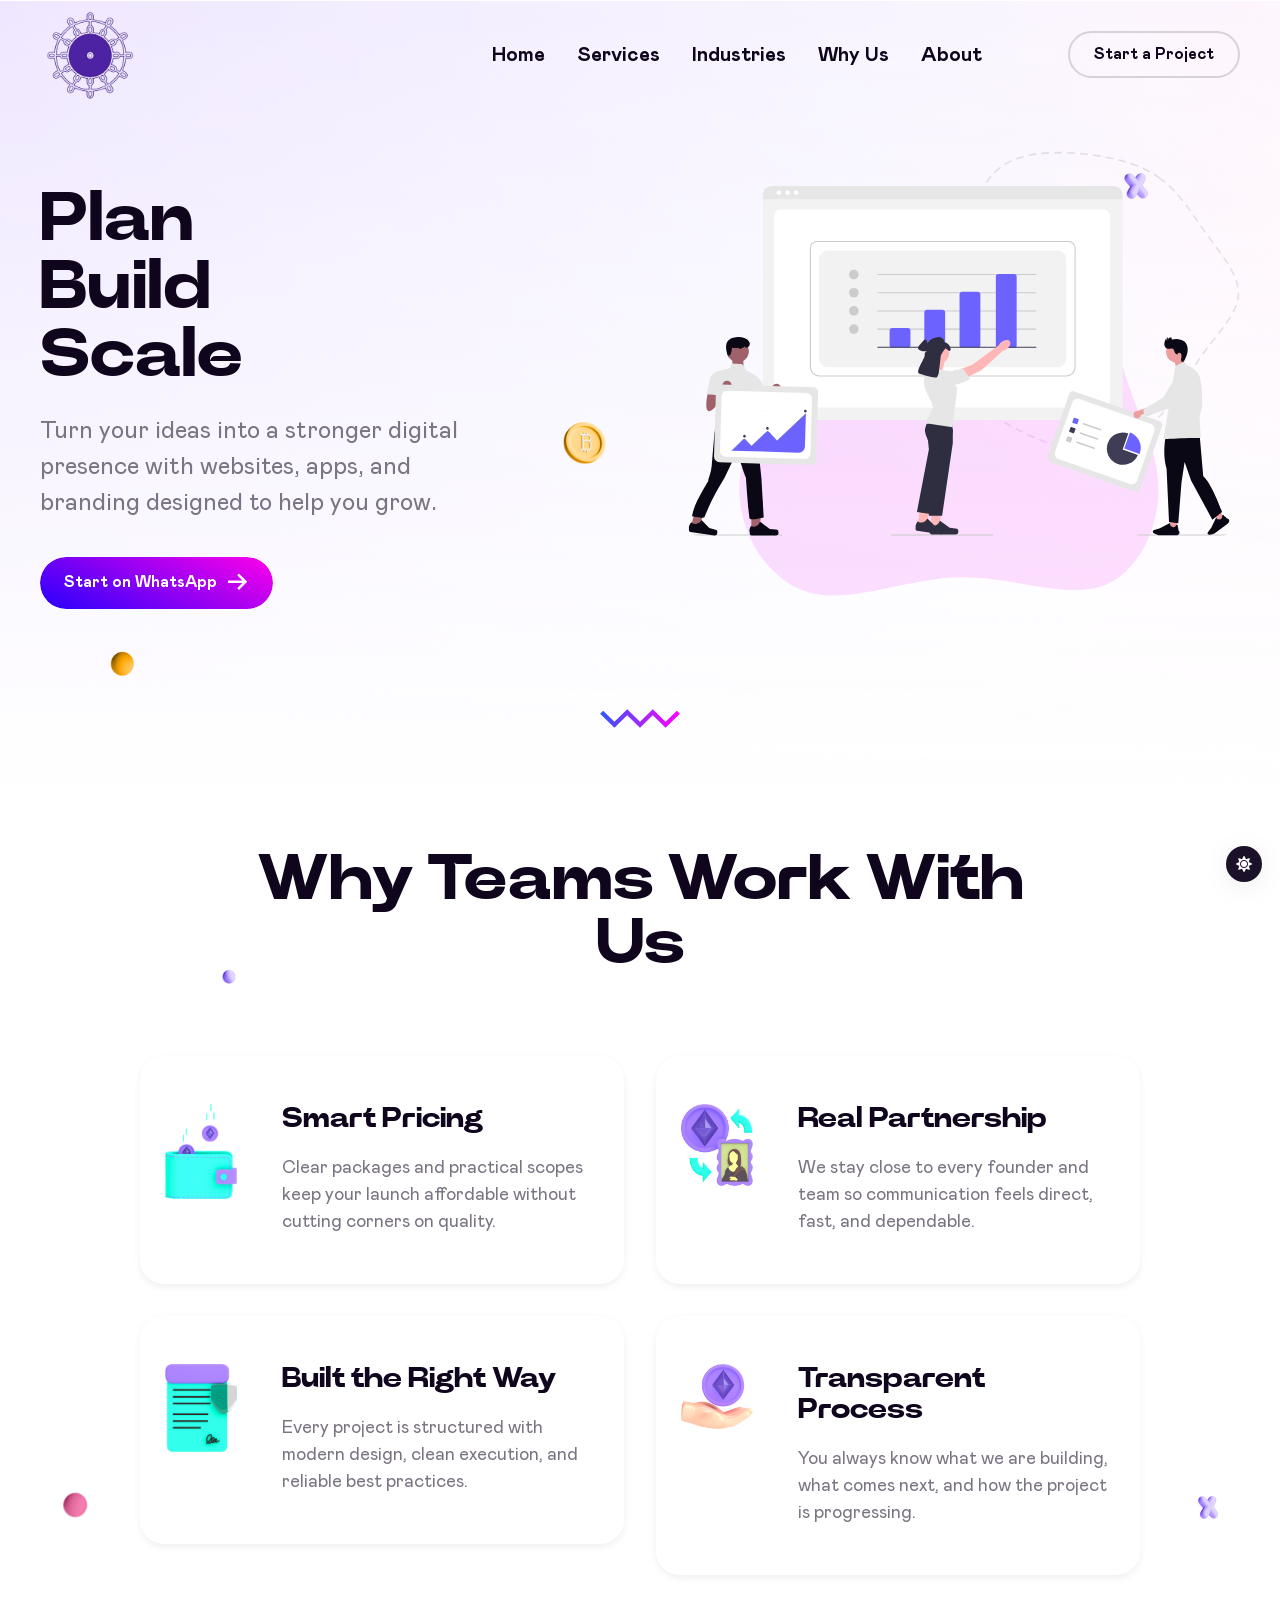
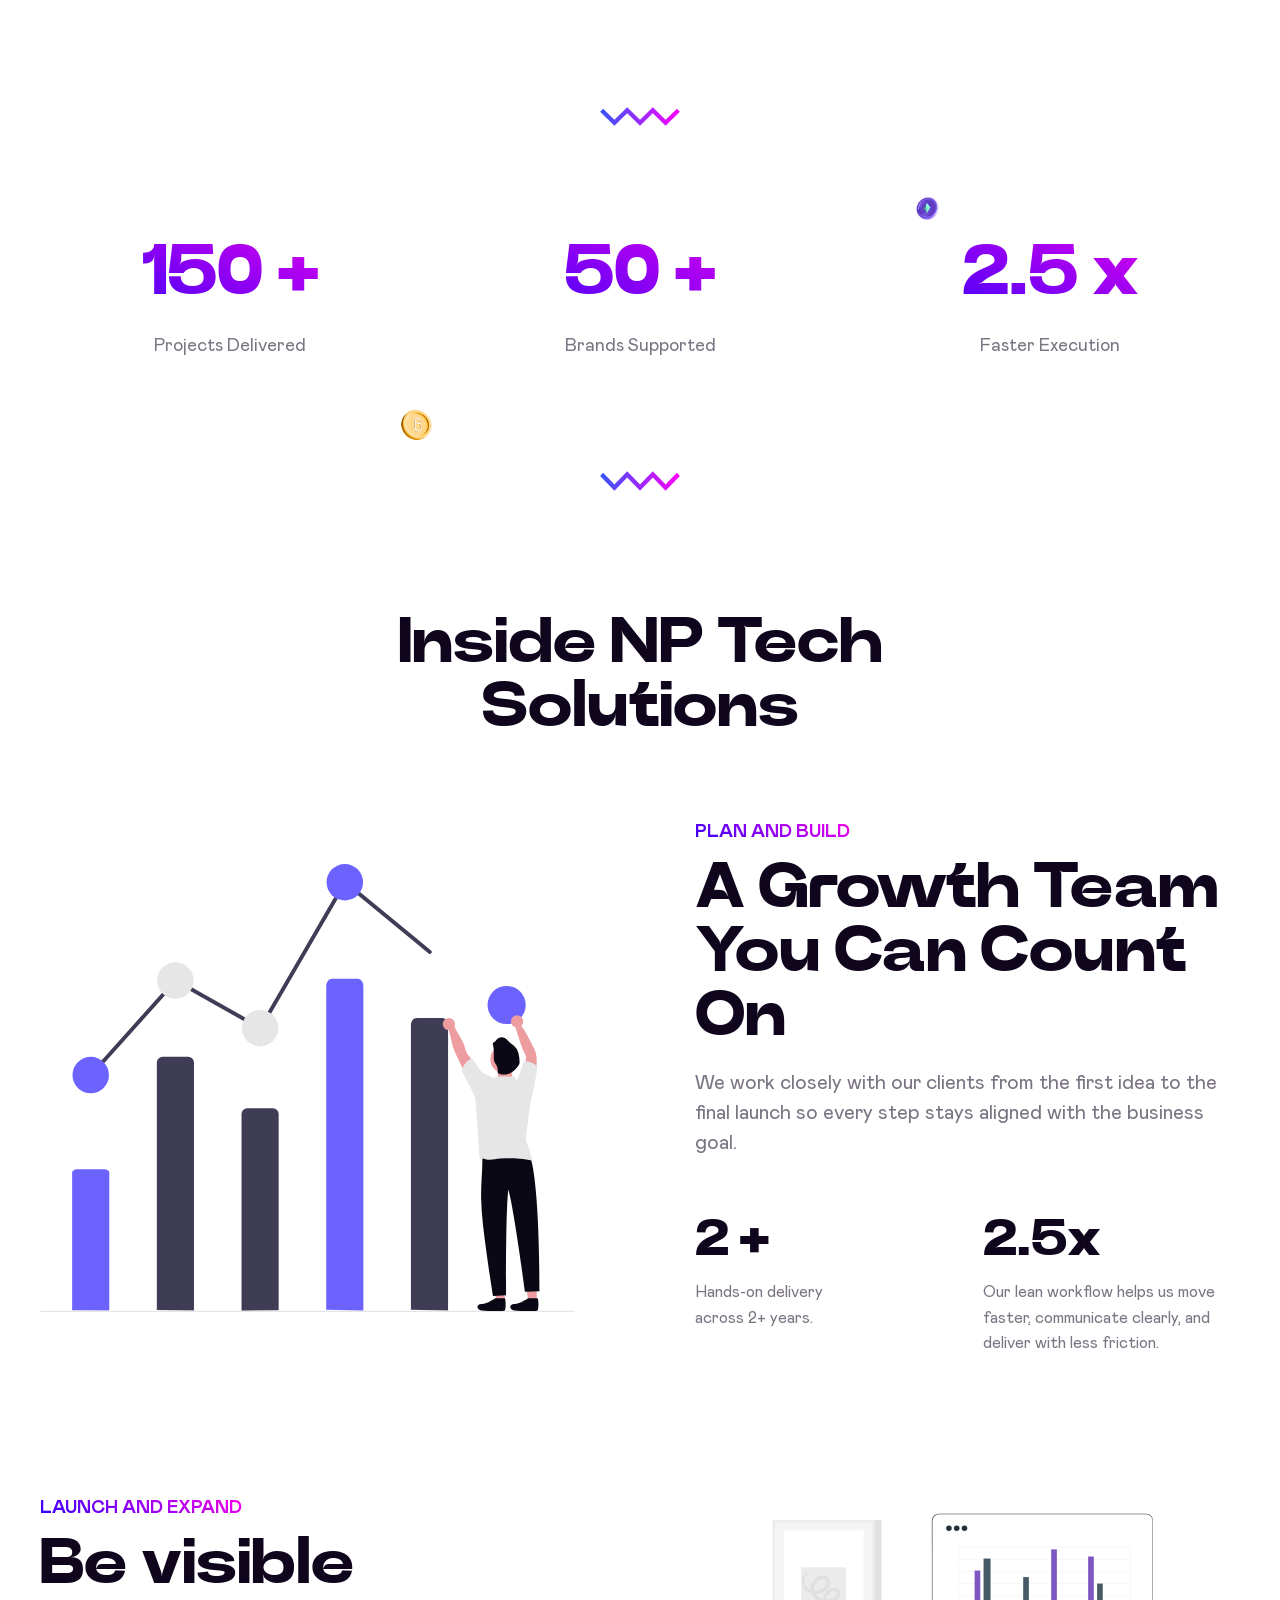
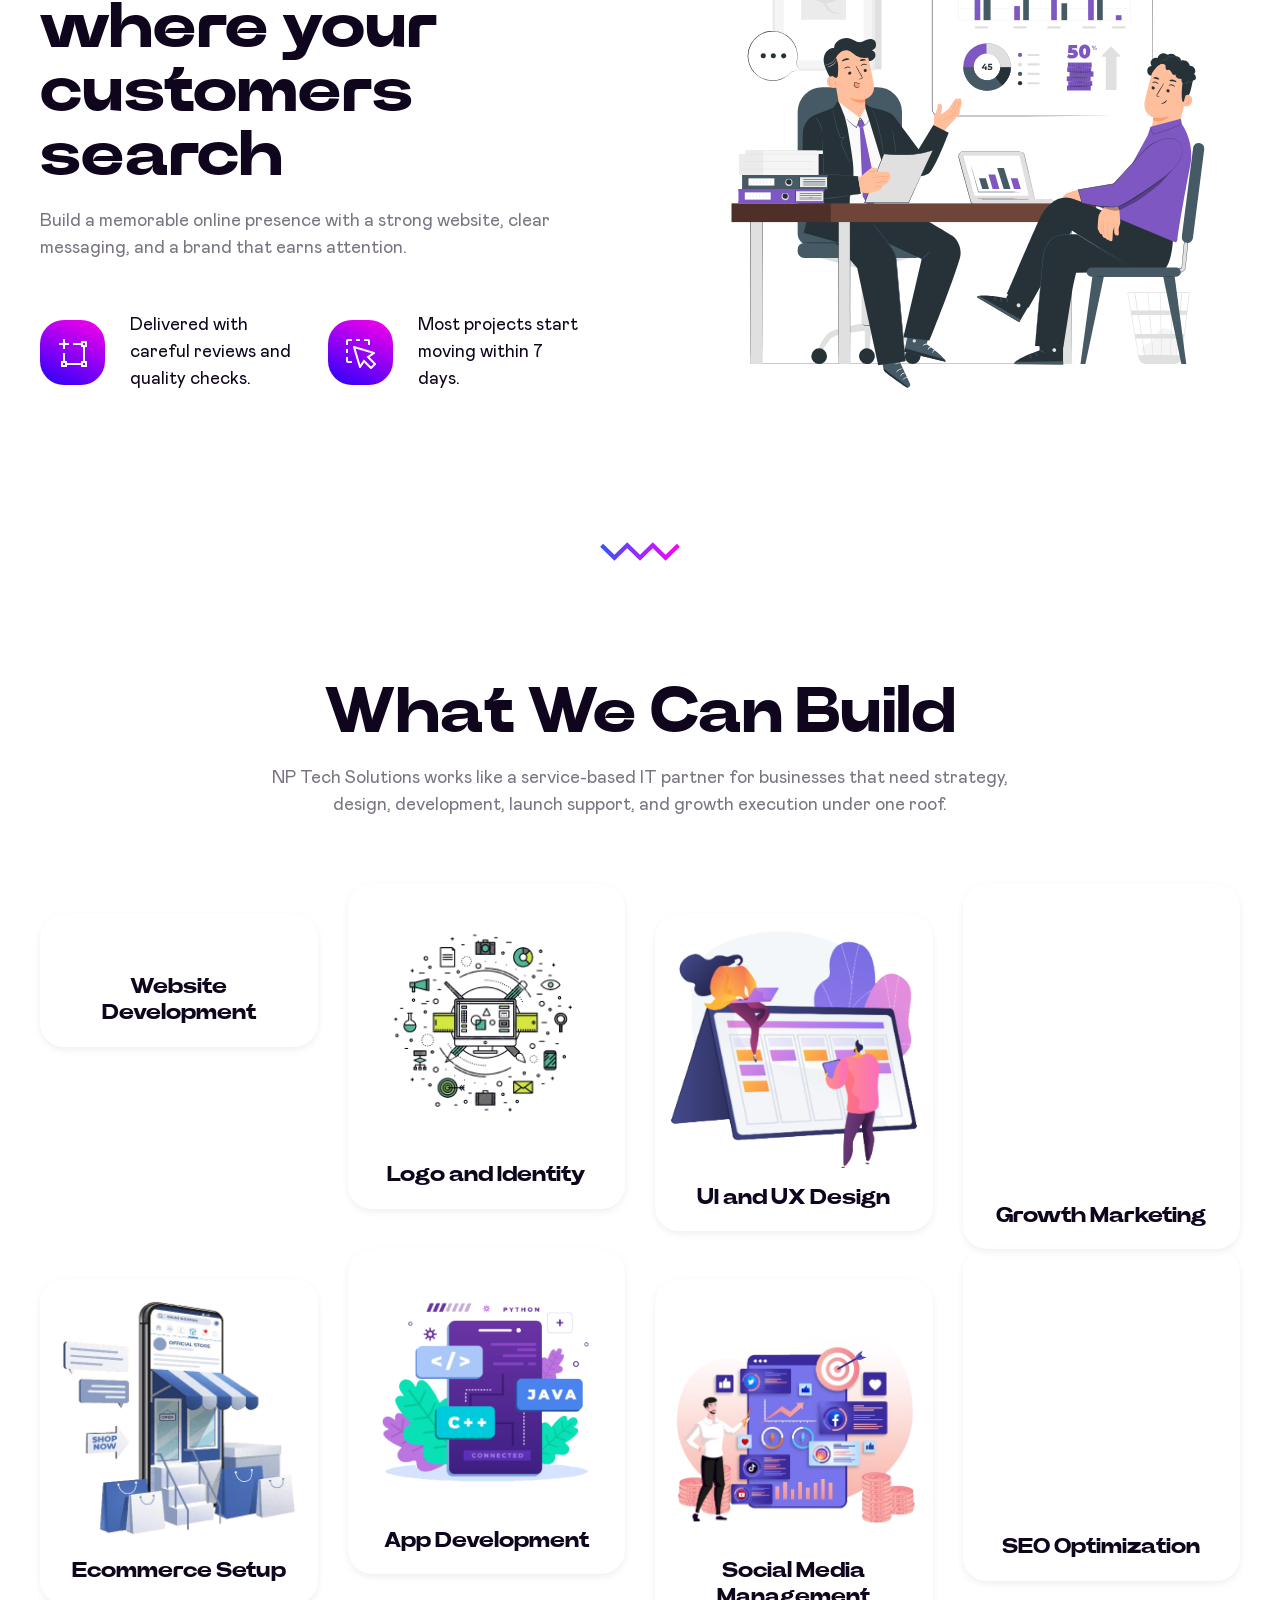
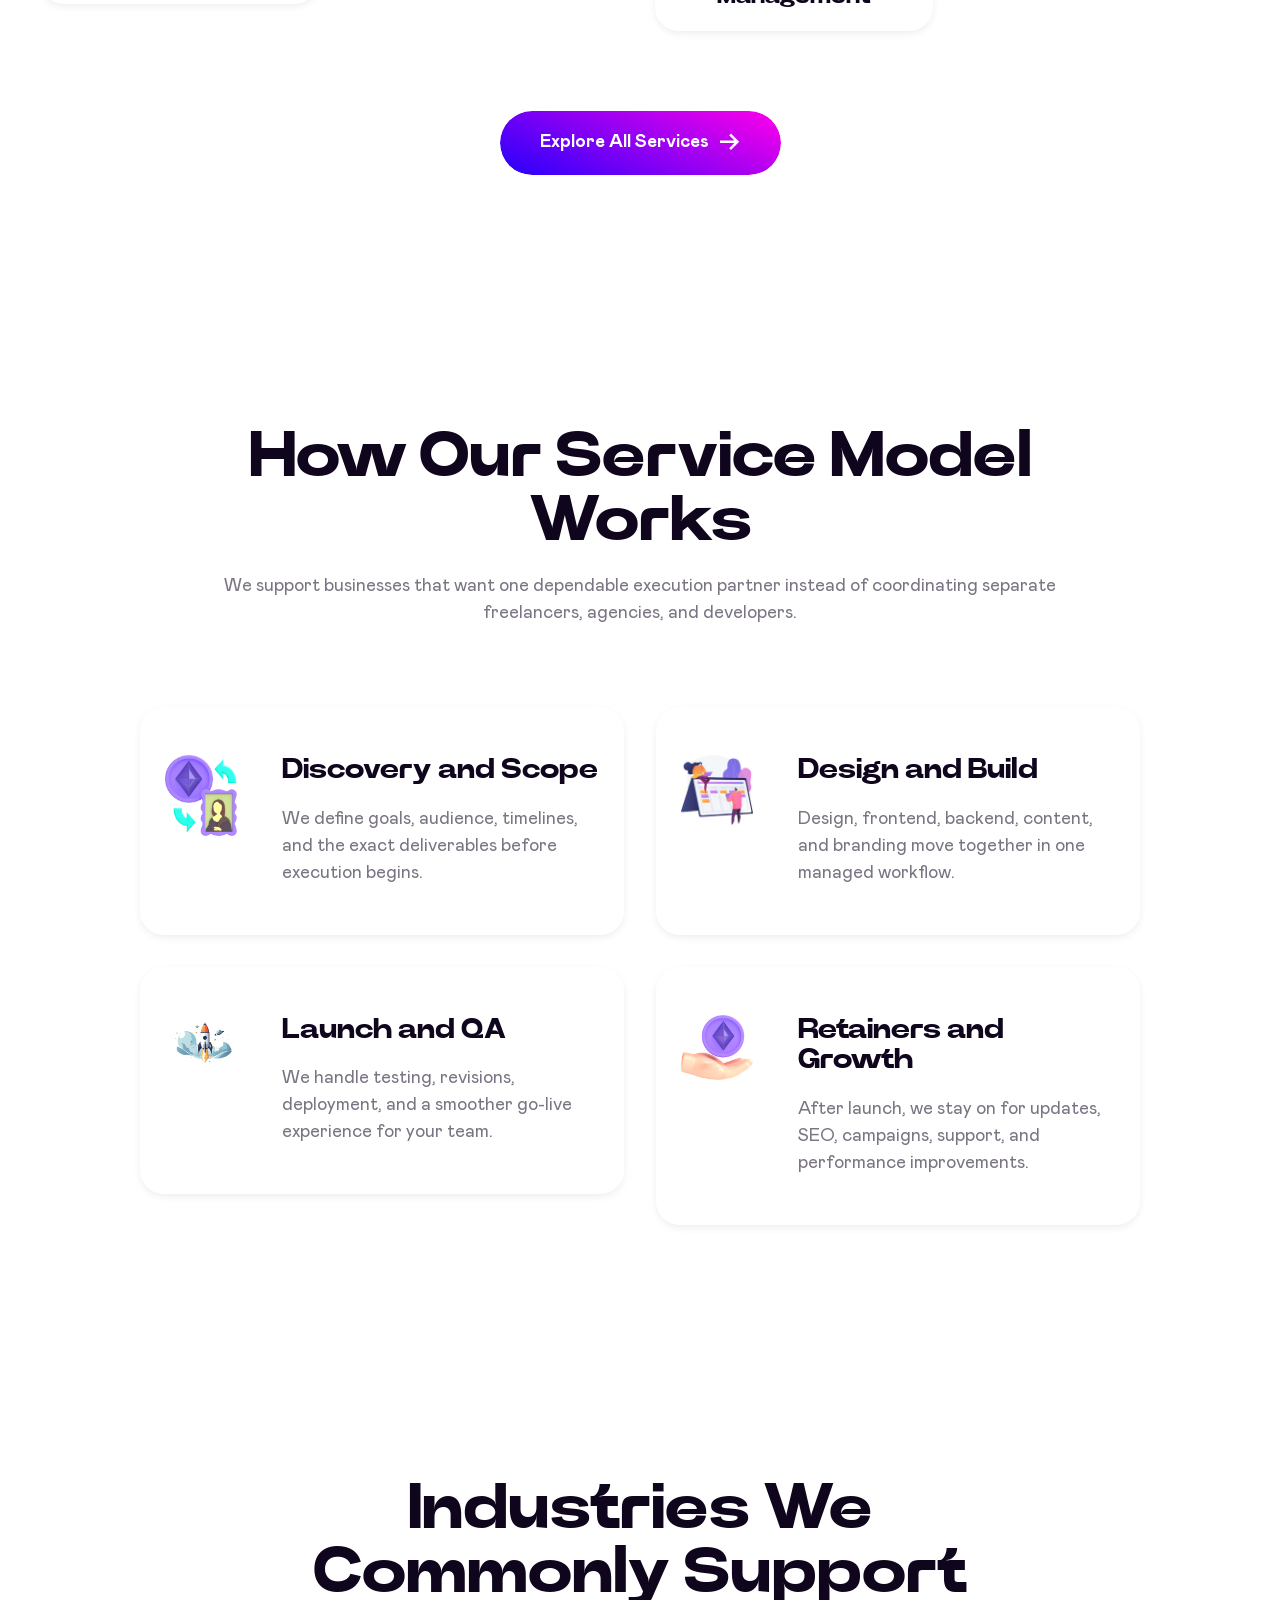
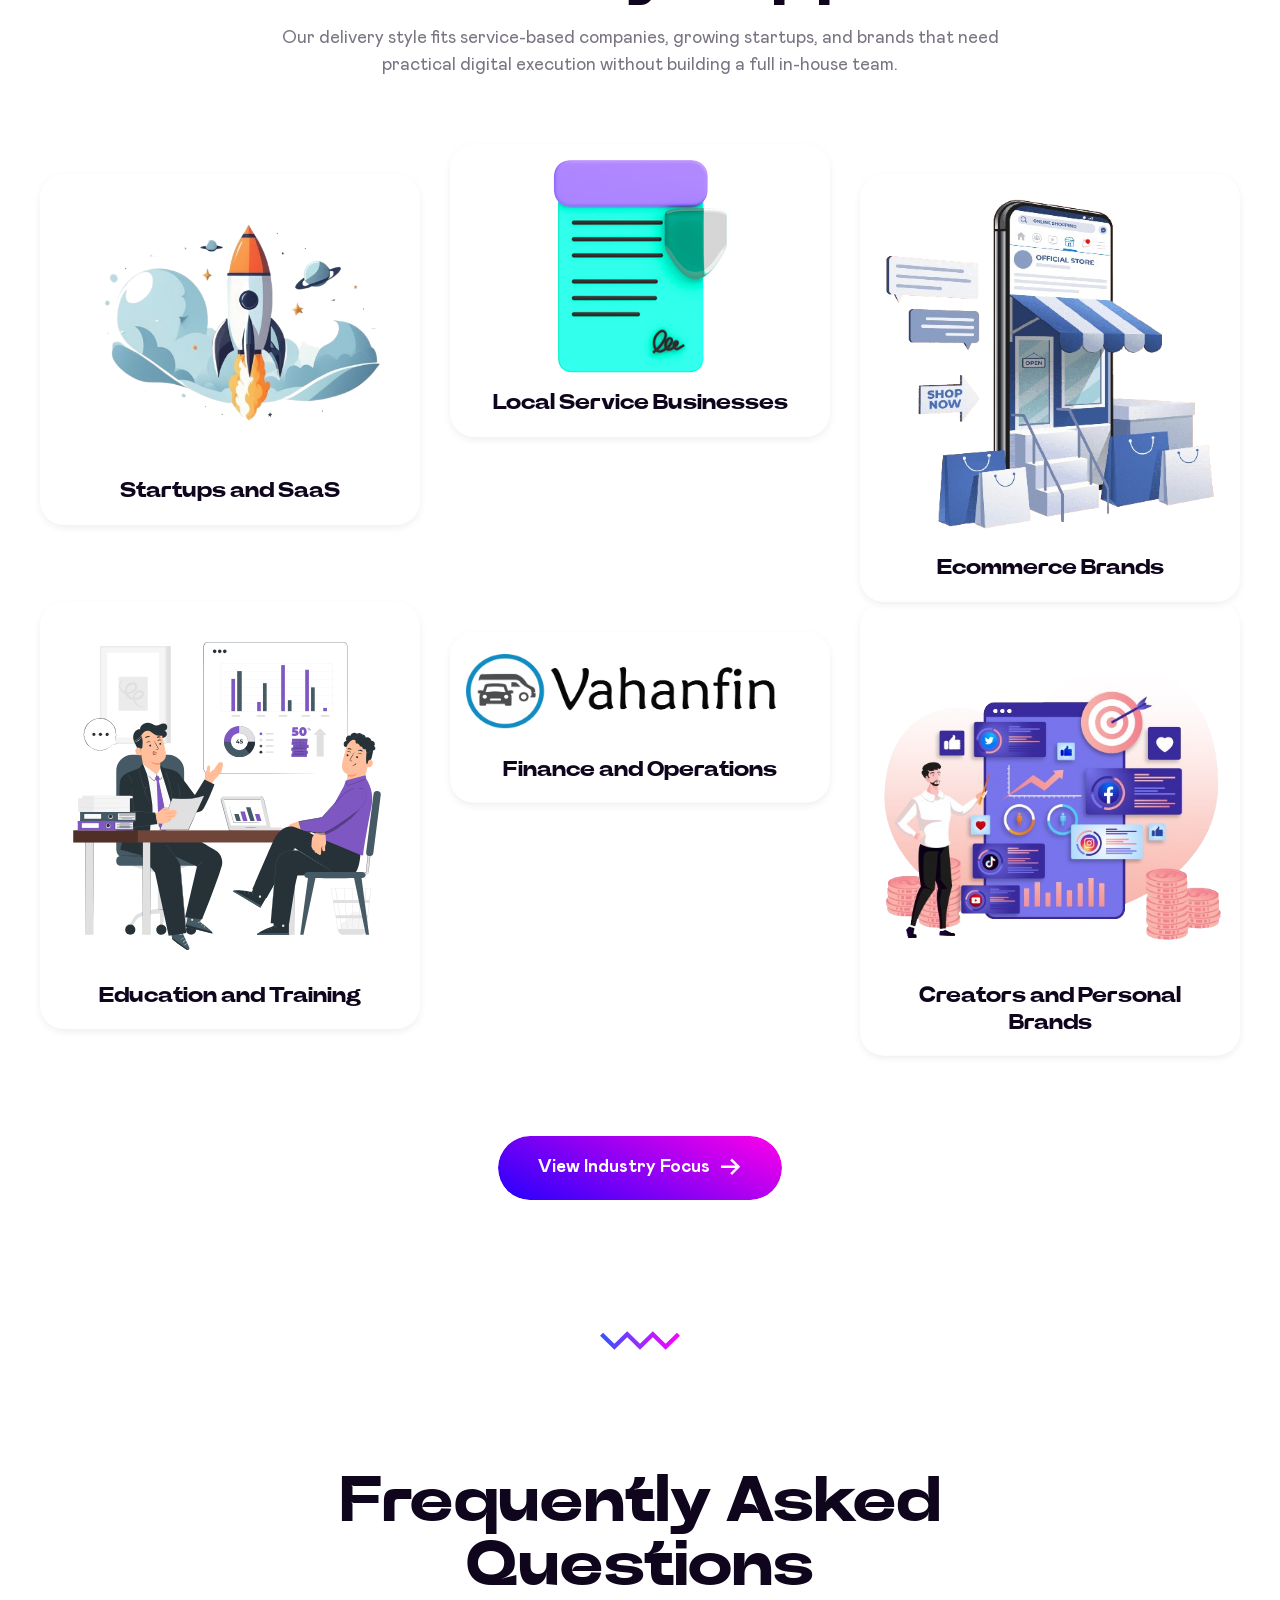
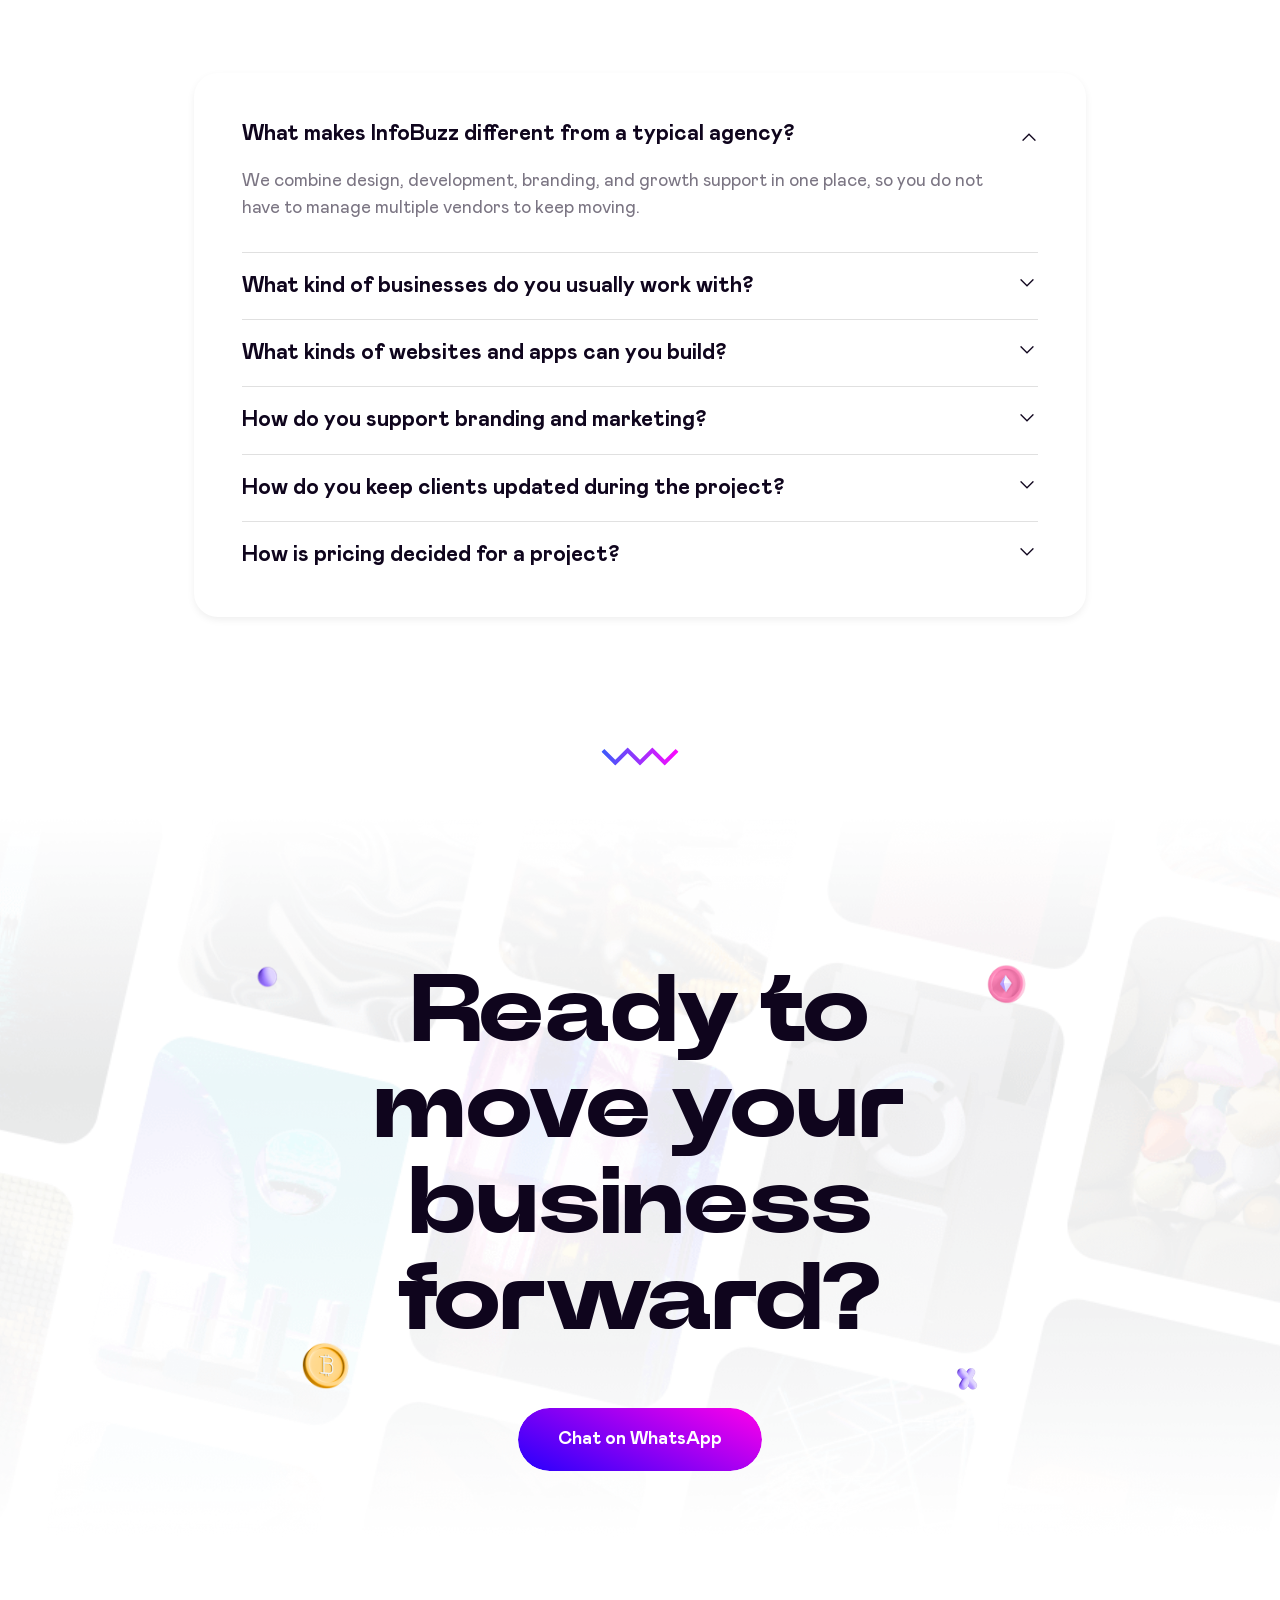
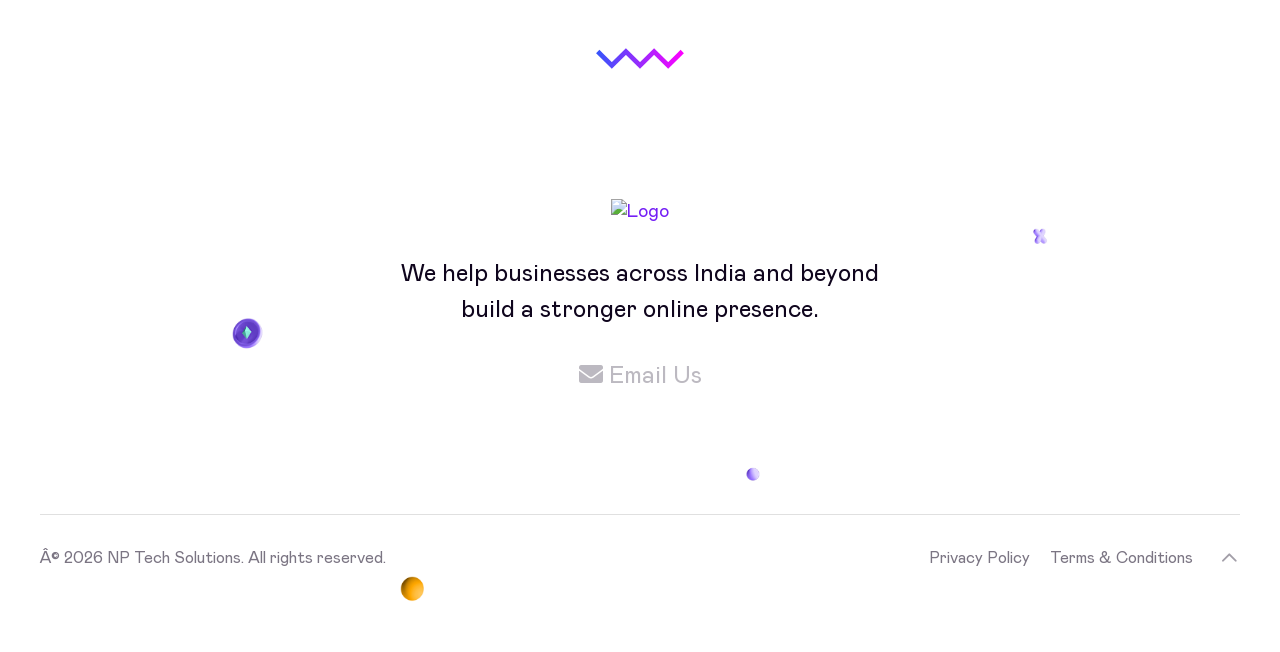
==== index.html @ 2908da0d "updated the website" ====
﻿<!doctype html>
<html lang="en-US">
    <head>
        <!DOCTYPE html>
        <html lang="en">
            <head>
                <script async src="https://pagead2.googlesyndication.com/pagead/js/adsbygoogle.js?client=ca-pub-7078270344570596" crossorigin="anonymous"></script>
                <meta charset="UTF-8">
                <meta name="viewport" content="width=device-width, initial-scale=1.0">
                <meta name="description" content="NP Tech Solutions builds websites, apps, brands, and growth systems that help modern businesses launch faster and scale smarter.">
                <meta name="keywords" content="NP Tech Solutions, infobuzz, web development company, app development, branding, UI UX design, ecommerce solutions, SEO services, digital marketing, social media management, startup growth, business automation">
                <meta name="author" content="NP Tech Solutions">
                <meta property="og:title" content="NP Tech Solutions | Build, Launch and Scale">
                <meta property="og:description" content="From websites and apps to branding and growth support, NP Tech Solutions helps businesses move from idea to momentum.">
                <meta property="og:image" content="https://infobuzz.in/img/icon.png">
                <meta property="og:url" content="https://infobuzz.in">
                <meta name="twitter:card" content="summary_large_image">
                <meta name="twitter:title" content="NP Tech Solutions | Build, Launch and Scale">
                <meta name="twitter:description" content="NP Tech Solutions builds websites, apps, brands, and growth systems that help modern businesses launch faster and scale smarter.">
                <meta name="twitter:image" content="https://infobuzz.in/img/nplogo.png">
                <meta property="og:type" content="website">
                <meta property="og:site_name" content="NP Tech Solutions">
                <meta name="robots" content="index, follow">
                <meta name="google-site-verification" content="YnCKvnPH0W2jhwE1jKv5L4EIKdothx1nYmailqmOcVo">
                <link rel="icon" href="https://infobuzz.in/img/icon.png" type="image/x-icon">
                <link rel="canonical" href="https://infobuzz.in">
                <link rel="stylesheet" href="styles.css">
                <title>NP Tech Solutions | Build, Launch and Scale</title>
                <!-- Schema.org Markup -->
                <script type="application/ld+json">
        {
            "@context": "https://schema.org",
            "@type": "Organization",
            "name": "NP Tech Solutions",
            "url": "https://infobuzz.in",
            "logo": "https://infobuzz.in/img/icon.png",
            "contactPoint": {
                "@type": "ContactPoint",
                "telephone": "+91-8262078879",
                "contactType": "Business Support"
            },
            
        }
                </script>
                <link
                    rel="stylesheet"
                    id="contact-form-7-css"
                    href="wp-content/plugins/contact-form-7/includes/css/styles6281.css?ver=5.8.6"
                    type="text/css"
                    media="all"
                >
                <link
                    rel="stylesheet"
                    id="nerko-custom-css"
                    href="wp-content/themes/nerko/assets/css/nerko-custom84fc.css?ver=6.4.3"
                    type="text/css"
                    media="all"
                >
                
                <link
                    rel="stylesheet"
                    id="bootstrap-css"
                    href="wp-content/themes/nerko/assets/css/bootstrap.min84fc.css?ver=6.4.3"
                    type="text/css"
                    media="all"
                >
                <link
                    rel="stylesheet"
                    id="animate-css"
                    href="wp-content/themes/nerko/assets/css/animate.min84fc.css?ver=6.4.3"
                    type="text/css"
                    media="all"
                >
                <link
                    rel="stylesheet"
                    id="nerko-fontAwesome-css"
                    href="wp-content/themes/nerko/assets/css/fontawesome-all.min84fc.css?ver=6.4.3"
                    type="text/css"
                    media="all"
                >
                <link
                    rel="stylesheet"
                    id="swiper-bundle-css"
                    href="wp-content/themes/nerko/assets/css/swiper-bundle.min84fc.css?ver=6.4.3"
                    type="text/css"
                    media="all"
                >
                <link
                    rel="stylesheet"
                    id="nerko-icons-css"
                    href="wp-content/themes/nerko/assets/css/default-icons84fc.css?ver=6.4.3"
                    type="text/css"
                    media="all"
                >
                <link
                    rel="stylesheet"
                    id="unicons-css"
                    href="wp-content/themes/nerko/assets/css/unicons84fc.css?ver=6.4.3"
                    type="text/css"
                    media="all"
                >
                <link
                    rel="stylesheet"
                    id="nerko-fonts-css"
                    href="wp-content/themes/nerko/assets/css/fonts84fc.css?ver=6.4.3"
                    type="text/css"
                    media="all"
                >
                <link
                    rel="stylesheet"
                    id="nerko-spacing-css"
                    href="wp-content/themes/nerko/assets/css/spacing84fc.css?ver=6.4.3"
                    type="text/css"
                    media="all"
                >
                <link
                    rel="stylesheet"
                    id="nerko-core-css"
                    href="wp-content/themes/nerko/assets/css/nerko-core84fc.css?ver=6.4.3"
                    type="text/css"
                    media="all"
                >
                <link
                    rel="stylesheet"
                    id="nerko-unit-css"
                    href="wp-content/themes/nerko/assets/css/nerko-unit84fc.css?ver=6.4.3"
                    type="text/css"
                    media="all"
                >
                <link
                    rel="stylesheet"
                    id="nerko-style-css"
                    href="wp-content/themes/nerko/style84fc.css?ver=6.4.3"
                    type="text/css"
                    media="all"
                >
                <link
                    rel="stylesheet"
                    id="elementor-frontend-css"
                    href="wp-content/plugins/elementor/assets/css/frontend-lite.min225e.css?ver=3.19.0"
                    type="text/css"
                    media="all"
                >
                <link
                    rel="stylesheet"
                    id="swiper-css"
                    href="wp-content/plugins/elementor/assets/lib/swiper/v8/css/swiper.min94a4.css?ver=8.4.5"
                    type="text/css"
                    media="all"
                >
                <link
                    rel="stylesheet"
                    id="elementor-post-5-css"
                    href="wp-content/uploads/elementor/css/post-5a90c.css?ver=1707335526"
                    type="text/css"
                    media="all"
                >
                <link
                    rel="stylesheet"
                    id="elementor-global-css"
                    href="wp-content/uploads/elementor/css/globala90c.css?ver=1707335526"
                    type="text/css"
                    media="all"
                >
                <link
                    rel="stylesheet"
                    id="elementor-post-24-css"
                    href="wp-content/uploads/elementor/css/post-24a90c.css?ver=1707335526"
                    type="text/css"
                    media="all"
                >
                <link
                    rel="stylesheet"
                    id="google-fonts-1-css"
                    href="https://fonts.googleapis.com/css?family=Roboto%3A100%2C100italic%2C200%2C200italic%2C300%2C300italic%2C400%2C400italic%2C500%2C500italic%2C600%2C600italic%2C700%2C700italic%2C800%2C800italic%2C900%2C900italic%7CRoboto+Slab%3A100%2C100italic%2C200%2C200italic%2C300%2C300italic%2C400%2C400italic%2C500%2C500italic%2C600%2C600italic%2C700%2C700italic%2C800%2C800italic%2C900%2C900italic&amp;display=swap&amp;ver=6.4.3"
                    type="text/css"
                    media="all"
                >
                <link
                    rel="stylesheet"
                    id="elementor-icons-tg-unicons-icons-css"
                    href="wp-content/plugins/nerko-core/assets/css/unicons8a54.css?ver=1.0.0"
                    type="text/css"
                    media="all"
                >
                <link rel="preconnect" href="https://fonts.gstatic.com/" crossorigin>
                <script type="text/javascript" src="wp-includes/js/jquery/jquery.minf43b.js?ver=3.7.1" id="jquery-core-js"></script>
                <script type="text/javascript" src="wp-includes/js/jquery/jquery-migrate.min5589.js?ver=3.4.1" id="jquery-migrate-js"></script>
                <script type="text/javascript" src="wp-content/themes/nerko/assets/js/tg-page-head84fc.js?ver=6.4.3" id="tg-page-head-js"></script>
                <link rel="https://api.w.org/" href="wp-json/index.html">
                <link rel="alternate" type="application/json" href="wp-json/wp/v2/pages/24.json">
                <link
                    rel="EditURI"
                    type="application/rsd+xml"
                    title="RSD"
                    href="xmlrpc0db0.php?rsd"
                >
                <meta name="generator" content="WordPress 6.4.3">
                <link rel="canonical" href="index.html">
                <link rel="shortlink" href="index.html">
                <link rel="alternate" type="application/json+oembed" href="wp-json/oembed/1.0/embedd5de.json?url=https%3A%2F%2Ffuturedesks.in%2F">
                <link rel="alternate" type="text/xml+oembed" href="wp-json/oembed/1.0/embedd514?url=https%3A%2F%2Ffuturedesks.in%2F&amp;format=xml">
                <meta name="generator" content="Elementor 3.19.0; features: e_optimized_assets_loading, e_optimized_css_loading, e_font_icon_svg, additional_custom_breakpoints, block_editor_assets_optimize, e_image_loading_optimization; settings: css_print_method-external, google_font-enabled, font_display-swap">
                <link rel="icon" href="/img/icon.png" sizes="32x32">
                <link rel="icon" href="/img/icon.png" sizes="192x192">
                <link rel="apple-touch-icon" href="/img/icon.png">
                <meta name="msapplication-TileImage" content="/img/icon.png">
                <style id="kirki-inline-styles"></style>
            </head>
            <body class="home page-template page-template-elementor_header_footer page page-id-24 wp-custom-logo wp-embed-responsive no-sidebar elementor-default elementor-template-full-width elementor-kit-5 elementor-page elementor-page-24">
                <!-- Dark/Light-toggle -->
                <div class="darkmode-trigger ">
                    <label class="modeSwitch">
                        <input type="checkbox">
                        <span class="icon"></span>
                    </label>
                </div>
                <!-- Dark/Light-toggle-end -->
                <!-- header-area -->
                <header>
                    <div id="sticky-header" class="tg-header__area transparent-header">
                        <div class="container">
                            <div class="row">
                                <div class="col-12">
                                    <div class="mobile-nav-toggler">
                                        <i class="flaticon-menu-1"></i>
                                    </div>
                                    <div class="tgmenu__wrap">
                                        <nav class="tgmenu__nav">
                                            <div class="logo">
                                                <a class="light-logo" href="/index.html">
                                                    <img src="/img/nplogo.png" style="max-width: 100px" alt="Logo">
                                                </a>
                                                <a class="dark-logo" href="/index.html">
                                                    <img src="/img/nplogo.png" style="max-width: 100px" alt="Logo">
                                                </a>
                                            </div>
                                            <div class="tgmenu__navbar-wrap tgmenu__main-menu d-none d-lg-flex">
                                                <ul class="navigation">
                                                    <li>
                                                        <a href="/index.html">Home</a>
                                                    </li>
                                                    <li>
                                                        <a href="/services/">Services</a>
                                                    </li>
                                                    <li>
                                                        <a href="/industries/">Industries</a>
                                                    </li>
                                                    <li>
                                                        <a href="/index.html#WhyUs">Why Us</a>
                                                    </li>
                                                    <li>
                                                        <a href="/index.html#About">About</a>
                                                    </li>
                                                    <!-- <li>
                                                        <a href="/internships/">Internships</a>
                                                    </li> -->
                                                </ul>
                                            </div>
                                            <div class="tgmenu__action">
                                                <ul class="list-wrap">
                                                    <li class="header-btn">
                                                        <a
                                                            class="btn border-btn"
                                                            href="https://api.whatsapp.com/send?phone=8262078879&text=Hi..Infobuzz%20Technologies"
                                                            target="_blank"
                                                            rel="nofollow"
                                                        >Start a Project</a>
                                                    </li>
                                                </ul>
                                            </div>
                                        </nav>
                                    </div>
                                    <div class="tgmobile__menu">
                                        <nav class="tgmobile__menu-box">
                                            <div class="close-btn">
                                                <i class="flaticon-close-1"></i>
                                            </div>
                                            <div class="nav-logo">
                                                <a class="light-logo" href="/index.html">
                                                    <img src="/img/nplogo.png" style="max-width: 120px" alt="Logo">
                                                </a>
                                                <a class="dark-logo" href="/index.html">
                                                    <img src="/img/nplogo.png" style="max-width: 120px" alt="Logo">
                                                </a>
                                            </div>
                                            <div class="tgmobile__menu-outer">
                                                <ul class="navigation">
                                                    <li>
                                                        <a href="/index.html">Home</a>
                                                    </li>
                                                    <li>
                                                        <a href="/services/">Services</a>
                                                    </li>
                                                    <li>
                                                        <a href="/industries/">Industries</a>
                                                    </li>
                                                    <li>
                                                        <a href="/index.html#WhyUs">Why Us</a>
                                                    </li>
                                                    <li>
                                                        <a href="/index.html#About">About</a>
                                                    </li>
                                                    <li>
                                                        <a href="/internships/">Internships</a>
                                                    </li>
                                                </ul>
                                            </div>
                                            <div class="social-links">
                                                <ul class="clearfix">
                                                    <li>
                                                        <a href="mailto:contact@infobuzz.in" target="_blank">
                                                            <i class="fa fa-envelope"></i>
                                                        </a>
                                                    </li>
                                                </ul>
                                            </div>
                                        </nav>
                                    </div>
                                    <div class="tgmobile__menu-backdrop"></div>
                                </div>
                            </div>
                        </div>
                    </div>
                </header>
                <!-- header-area-end -->
                <!-- main-area -->
                <main class="fix">
                    <!-- gradient-position -->
                    <div class="gradient-position ">
                        <img
                            src="wp-content/themes/nerko/assets/img/others/gradient-circle.svg"
                            style="left: -4%; top: -4%"
                            width="500"
                            alt="Background Circle"
                        >
                        <img
                            src="wp-content/themes/nerko/assets/img/others/gradient-circle.svg"
                            style="right: -4%; bottom: -4%"
                            width="500"
                            alt="Background Circle"
                        >
                    </div>
                    <!-- gradient-position-end -->
                    <div data-elementor-type="wp-page" data-elementor-id="24" class="elementor elementor-24">
                        <section class="elementor-section elementor-top-section elementor-element elementor-element-3a06ec7 elementor-section-full_width elementor-section-height-default elementor-section-height-default" data-id="3a06ec7" data-element_type="section">
                            <div class="elementor-container elementor-column-gap-no">
                                <div class="elementor-column elementor-col-100 elementor-top-column elementor-element elementor-element-045d5be" data-id="045d5be" data-element_type="column">
                                    <div class="elementor-widget-wrap"></div>
                                </div>
                            </div>
                        </section>
                        <section class="elementor-section elementor-top-section elementor-element elementor-element-4956fbe elementor-section-full_width elementor-section-height-default elementor-section-height-default" data-id="4956fbe" data-element_type="section">
                            <div class="elementor-container elementor-column-gap-no">
                                <div class="elementor-column elementor-col-100 elementor-top-column elementor-element elementor-element-cd51e57" data-id="cd51e57" data-element_type="column">
                                    <div class="elementor-widget-wrap elementor-element-populated">
                                        <div
                                            class="elementor-element elementor-element-e0f2df0 elementor-widget elementor-widget-hero-banner"
                                            data-id="e0f2df0"
                                            data-element_type="widget"
                                            data-widget_type="hero-banner.default"
                                        >
                                            <div class="elementor-widget-container">
                                                <script>
                                        jQuery(document).ready(function ($) {
                                            $("[data-background]").each(function () {
                                                $(this).css("background-image", "url(" + $(this).attr("data-background") + ")")
                                            })
                                        });
                                                </script>
                                                <!-- banner-area -->
                                                <section id="home" class="banner-area banner-padding tg-section position-relative">
                                                    <div class="banner__background-wrap">
                                                        <div class="background" data-background="/img/bg.png"></div>
                                                    </div>
                                                    <div class="container">
                                                        <div class="row">
                                                            <div class="col-lg-6">
                                                                <div class="banner__content tg-content" data-anime="opacity:[0, 1]; translateY:[24, 0]; onview: true; delay: 100;">
                                                                    <!-- <img decoding="async"
                                                            src="wp-content/uploads/2022/12/ethereum-01-1.png"
                                                            width="44" alt="" style="top: -25%; left: 38%"
                                                            data-anime="opacity:[0, 1]; scale:[0, 1]; onview: true; delay: 400;"> -->
                                                                    <img
                                                                        decoding="async"
                                                                        src="wp-content/uploads/2022/12/circle-01-1.png"
                                                                        width="16"
                                                                        alt=""
                                                                        style="top: 14%; left: -12%"
                                                                        data-anime="opacity:[0, 1]; scale:[0, 1]; onview: true; delay: 420;"
                                                                    >
                                                                    <img
                                                                        decoding="async"
                                                                        src="wp-content/uploads/2022/12/circle-03-1.png"
                                                                        width="24"
                                                                        alt=""
                                                                        style="bottom: -16%; left: 12%"
                                                                        data-anime="opacity:[0, 1]; scale:[0, 1]; onview: true; delay: 440;"
                                                                    >
                                                                    <h2 class="title">
                                                                        Plan
                                                                        <br>
                                                                        Build
                                                                        <br>
                                                                        Scale
                                                                    </h2>
                                                                    <p class="desc">
                                                                        Turn your ideas into a stronger digital presence
                                                            with websites, apps, and branding designed to help you grow.
                                                                    </p>
                                                                    <a
                                                                        href="https://api.whatsapp.com/send?phone=8262078879&text=Hi..Infobuzz%20Technologies"
                                                                        target="_blank"
                                                                        rel="nofollow"
                                                                        class="banner__btn btn gradient-btn"
                                                                    >
                                                                        <span>Start on WhatsApp</span>
                                                                        <i class="unicon-arrow-right"></i>
                                                                    </a>
                                                                </div>
                                                            </div>
                                                            <div class="col-lg-6">
                                                                <div class="banner__images" data-anime="opacity:[0, 1]; translateY:[24, 0]; onview: true; delay: 200;">
                                                                    <img
                                                                        decoding="async"
                                                                        src="wp-content/uploads/2022/12/bitcoin-01-1.png"
                                                                        width="44"
                                                                        class="shape"
                                                                        alt=""
                                                                        style="top: 67%; left: -21%"
                                                                        data-anime="opacity:[0, 1]; scale:[0, 1]; onview: true; delay: 460;"
                                                                    >
                                                                    <img
                                                                        decoding="async"
                                                                        src="wp-content/uploads/2022/12/x-1.png"
                                                                        width="28"
                                                                        class="shape"
                                                                        alt=""
                                                                        style="top: -4%; right: 16%"
                                                                        data-anime="opacity:[0, 1]; scale:[0, 1]; onview: true; delay: 480;"
                                                                    >
                                                                    <img
                                                                        decoding="async"
                                                                        class="shape dashed-line has-active-light"
                                                                        width="300"
                                                                        src="wp-content/themes/nerko/assets/img/others/blob-dashed.svg"
                                                                        alt="Blog dashed"
                                                                        style="top: -10%; right: 17%; fill: transparent; opacity: .1;"
                                                                    >
                                                                    <img
                                                                        decoding="async"
                                                                        class="shape dashed-line has-active-dark"
                                                                        width="300"
                                                                        src="wp-content/themes/nerko/assets/img/others/blob-dashed-light.svg"
                                                                        alt="Blog dashed"
                                                                        style="top: -10%; right: 17%; fill: transparent; opacity: .1;"
                                                                    >
                                                                    <svg
                                                                        style="top: -17%; opacity: .3;"
                                                                        class="shape"
                                                                        viewBox="0 0 200 200"
                                                                        xmlns="http://www.w3.org/2000/svg"
                                                                    >
                                                                        <path fill="#F796FF" d="M47.5,-67.2C55.9,-59.3,53.2,-37.9,56.7,-20.1C60.2,-2.3,69.9,11.8,70.8,27.3C71.7,42.9,63.8,59.9,50.6,64.4C37.3,68.9,18.6,60.8,-0.3,61.2C-19.3,61.6,-38.6,70.7,-53.5,66.7C-68.4,62.8,-78.9,45.9,-78.8,29.5C-78.7,13.2,-67.9,-2.7,-59.8,-16.8C-51.6,-31,-46,-43.3,-36.5,-50.9C-27,-58.4,-13.5,-61.1,3,-65.2C19.6,-69.4,39.1,-75.1,47.5,-67.2Z" transform="translate(100 100)">
                                                                        </svg>
                                                                        <div class="banner__images-grid">
                                                                            <div class="center">
                                                                                <img decoding="async" src="/img/rem np.svg" alt="">
                                                                            </div>
                                                                        </div>
                                                                    </div>
                                                                </div>
                                                            </div>
                                                        </div>
                                                    </section>
                                                    <!-- banner-area-end -->
                                                </div>
                                            </div>
                                        </div>
                                    </div>
                                </div>
                            </section>
                            <section class="elementor-section elementor-top-section elementor-element elementor-element-61ba82e elementor-section-full_width elementor-section-height-default elementor-section-height-default" data-id="61ba82e" data-element_type="section">
                                <div class="elementor-container elementor-column-gap-no">
                                    <div class="elementor-column elementor-col-100 elementor-top-column elementor-element elementor-element-36c28aa" data-id="36c28aa" data-element_type="column">
                                        <div class="elementor-widget-wrap elementor-element-populated">
                                            <div
                                                class="elementor-element elementor-element-a90de43 elementor-widget elementor-widget-tg-separator"
                                                data-id="a90de43"
                                                data-element_type="widget"
                                                data-widget_type="tg-separator.default"
                                            >
                                                <div class="elementor-widget-container">
                                                    <!-- section-divider -->
                                                    <div class="section-divider" data-anime="opacity:[0, 1]; scale:[0, 1]; onview: true; delay: 400;">
                                                        <img decoding="async" src="wp-content/uploads/2022/12/divider-01-1.svg" alt="">
                                                    </div>
                                                    <!-- section-divider-end -->
                                                </div>
                                            </div>
                                        </div>
                                    </div>
                                </div>
                            </section>
                            <section
                                class="elementor-section elementor-top-section elementor-element elementor-element-acaa241 elementor-section-full_width elementor-section-height-default elementor-section-height-default"
                                data-id="acaa241"
                                data-element_type="section"
                                id="WhyUs"
                            >
                                <div class="elementor-container elementor-column-gap-no">
                                    <div class="elementor-column elementor-col-100 elementor-top-column elementor-element elementor-element-e9b5133" data-id="e9b5133" data-element_type="column">
                                        <div class="elementor-widget-wrap elementor-element-populated">
                                            <div
                                                class="elementor-element elementor-element-6ccf568 elementor-widget elementor-widget-features"
                                                data-id="6ccf568"
                                                data-element_type="widget"
                                                id="Why Us"
                                                data-widget_type="features.default"
                                            >
                                                <div class="elementor-widget-container">
                                                    <!-- mint-area -->
                                                    <section class="mint-area">
                                                        <div class="container">
                                                            <div class="row justify-content-center" data-anime="opacity:[0, 1]; translateY:[24, 0]; onview: true; delay: 200;">
                                                                <div class="col-xl-8 col-lg-10">
                                                                    <div class="section__title text-center title-mb-80">
                                                                        <h2 class="title">Why Teams Work With Us</h2>
                                                                    </div>
                                                                </div>
                                                            </div>
                                                            <div class="mint__lits-wrapper" data-anime="targets: > *; opacity:[0, 1]; translateY:[24, 0]; onview: true; delay: 300;">
                                                                <img
                                                                    decoding="async"
                                                                    class="shape"
                                                                    width="16"
                                                                    src="wp-content/uploads/2022/12/circle-01-1.png"
                                                                    alt=""
                                                                    style="top: -16%; left: 8%"
                                                                >
                                                                <img
                                                                    decoding="async"
                                                                    class="shape"
                                                                    width="28"
                                                                    src="wp-content/uploads/2022/12/circle-02-1.png"
                                                                    alt=""
                                                                    style="bottom: 16%; left: -8%"
                                                                >
                                                                <img
                                                                    decoding="async"
                                                                    class="shape"
                                                                    width="24"
                                                                    src="wp-content/uploads/2022/12/x-1.png"
                                                                    alt=""
                                                                    style="bottom: 16%; right: -8%"
                                                                >
                                                                <div class="row justify-content-center" data-anime="opacity:[0, 1]; translateY:[24, 0]; onview: -250; delay: anime.stagger(100);">
                                                                    <div class="col-md-6 col-sm-9">
                                                                        <div class="mint__item">
                                                                            <div class="mint__icon">
                                                                                <img
                                                                                    decoding="async"
                                                                                    class="light"
                                                                                    src="/img/wallet.png"
                                                                                    alt=""
                                                                                >
                                                                            </div>
                                                                            <div class="mint__content">
                                                                                <h2 class="title">Smart Pricing</h2>
                                                                                <p class="desc">
                                                                                    Clear packages and practical scopes keep
                                                                    your launch affordable without cutting corners on quality.
                                                                                </p>
                                                                            </div>
                                                                        </div>
                                                                    </div>
                                                                    <div class="col-md-6 col-sm-9">
                                                                        <div class="mint__item">
                                                                            <div class="mint__icon">
                                                                                <img
                                                                                    decoding="async"
                                                                                    class="light"
                                                                                    src="/img/connection.png"
                                                                                    alt=""
                                                                                >
                                                                            </div>
                                                                            <div class="mint__content">
                                                                                <h2 class="title">Real Partnership</h2>
                                                                                <p class="desc">
                                                                                    We stay close to every founder and team
                                                                    so communication feels direct, fast, and dependable.
                                                                                </p>
                                                                            </div>
                                                                        </div>
                                                                    </div>
                                                                    <div class="col-md-6 col-sm-9">
                                                                        <div class="mint__item">
                                                                            <div class="mint__icon">
                                                                                <img
                                                                                    decoding="async"
                                                                                    class="light"
                                                                                    src="/img/industry.png"
                                                                                    alt=""
                                                                                >
                                                                            </div>
                                                                            <div class="mint__content">
                                                                                <h2 class="title">Built the Right Way</h2>
                                                                                <p class="desc">
                                                                                    Every project is structured with modern
                                                                    design, clean execution, and reliable best practices.
                                                                                </p>
                                                                            </div>
                                                                        </div>
                                                                    </div>
                                                                    <div class="col-md-6 col-sm-9">
                                                                        <div class="mint__item">
                                                                            <div class="mint__icon">
                                                                                <img
                                                                                    decoding="async"
                                                                                    class="light"
                                                                                    src="/img/trust.png"
                                                                                    alt=""
                                                                                >
                                                                            </div>
                                                                            <div class="mint__content">
                                                                                <h2 class="title">Transparent Process</h2>
                                                                                <p class="desc">
                                                                                    You always know what we are building,
                                                                    what comes next, and how the project is progressing.
                                                                                </p>
                                                                            </div>
                                                                        </div>
                                                                    </div>
                                                                </div>
                                                            </div>
                                                        </div>
                                                    </section>
                                                    <!-- mint-area-end -->
                                                </div>
                                            </div>
                                        </div>
                                    </div>
                                </div>
                            </section>
                            <section class="elementor-section elementor-top-section elementor-element elementor-element-4f9e22e elementor-section-full_width elementor-section-height-default elementor-section-height-default" data-id="4f9e22e" data-element_type="section">
                                <div class="elementor-container elementor-column-gap-no">
                                    <div class="elementor-column elementor-col-100 elementor-top-column elementor-element elementor-element-2a09d4d" data-id="2a09d4d" data-element_type="column">
                                        <div class="elementor-widget-wrap elementor-element-populated">
                                            <div
                                                class="elementor-element elementor-element-98fedc9 elementor-widget elementor-widget-tg-separator"
                                                data-id="98fedc9"
                                                data-element_type="widget"
                                                data-widget_type="tg-separator.default"
                                            >
                                                <div class="elementor-widget-container">
                                                    <!-- section-divider -->
                                                    <div class="section-divider" data-anime="opacity:[0, 1]; scale:[0, 1]; onview: true; delay: 400;">
                                                        <img decoding="async" src="wp-content/uploads/2022/12/divider-01-1.svg" alt="">
                                                    </div>
                                                    <!-- section-divider-end -->
                                                </div>
                                            </div>
                                        </div>
                                    </div>
                                </div>
                            </section>
                            <section class="elementor-section elementor-top-section elementor-element elementor-element-f728a46 elementor-section-full_width elementor-section-height-default elementor-section-height-default" data-id="f728a46" data-element_type="section">
                                <div class="elementor-container elementor-column-gap-no">
                                    <div class="elementor-column elementor-col-100 elementor-top-column elementor-element elementor-element-5541007" data-id="5541007" data-element_type="column">
                                        <div class="elementor-widget-wrap elementor-element-populated">
                                            <div
                                                class="elementor-element elementor-element-8694488 elementor-widget elementor-widget-tp-fact"
                                                data-id="8694488"
                                                data-element_type="widget"
                                                data-widget_type="tp-fact.default"
                                            >
                                                <div class="elementor-widget-container">
                                                    <!-- fact-area -->
                                                    <section class="fact-area">
                                                        <div class="container">
                                                            <div class="fact__items-wrap position-relative">
                                                                <img
                                                                    decoding="async"
                                                                    class="shape"
                                                                    src="wp-content/uploads/2022/12/bitcoin-01-1.png"
                                                                    width="32"
                                                                    alt=""
                                                                    style="bottom: -32%; left: 30%"
                                                                    data-anime="opacity:[0, 1]; scale:[0, 1]; onview: -250; delay: 200;"
                                                                >
                                                                <img
                                                                    decoding="async"
                                                                    class="shape"
                                                                    src="wp-content/uploads/2022/12/ethereum-01-1.png"
                                                                    width="24"
                                                                    alt=""
                                                                    style="top: -25%; right: 25%"
                                                                    data-anime="opacity:[0, 1]; scale:[0, 1]; onview: -250; delay: 200;"
                                                                >
                                                                <div class="row justify-content-center" data-anime="targets: > *; opacity:[0, 1]; scale:[0.5, 1]; onview: -250; delay: anime.stagger(100);">
                                                                    <div class="col-lg-4 col-md-6 col-sm-8">
                                                                        <div class="fact__item text-center">
                                                                            <h2 class="fact__count tg-text-gradient">150 +</h2>
                                                                            <span class="meta">Projects Delivered</span>
                                                                        </div>
                                                                    </div>
                                                                    <div class="col-lg-4 col-md-6 col-sm-8">
                                                                        <div class="fact__item text-center">
                                                                            <h2 class="fact__count tg-text-gradient">50 +</h2>
                                                                            <span class="meta">Brands Supported</span>
                                                                        </div>
                                                                    </div>
                                                                    <div class="col-lg-4 col-md-6 col-sm-8">
                                                                        <div class="fact__item text-center">
                                                                            <h2 class="fact__count tg-text-gradient">2.5 x</h2>
                                                                            <span class="meta">Faster Execution</span>
                                                                        </div>
                                                                    </div>
                                                                </div>
                                                            </div>
                                                        </div>
                                                    </section>
                                                    <!-- fact-area-end -->
                                                </div>
                                            </div>
                                        </div>
                                    </div>
                                </div>
                            </section>
                            <section class="elementor-section elementor-top-section elementor-element elementor-element-a5fab69 elementor-section-full_width elementor-section-height-default elementor-section-height-default" data-id="a5fab69" data-element_type="section">
                                <div class="elementor-container elementor-column-gap-no">
                                    <div class="elementor-column elementor-col-100 elementor-top-column elementor-element elementor-element-789c964" data-id="789c964" data-element_type="column">
                                        <div class="elementor-widget-wrap elementor-element-populated">
                                            <div
                                                class="elementor-element elementor-element-f78a15a elementor-widget elementor-widget-tg-separator"
                                                data-id="f78a15a"
                                                data-element_type="widget"
                                                data-widget_type="tg-separator.default"
                                            >
                                                <div class="elementor-widget-container">
                                                    <!-- section-divider -->
                                                    <div class="section-divider" data-anime="opacity:[0, 1]; scale:[0, 1]; onview: true; delay: 400;">
                                                        <img decoding="async" src="wp-content/uploads/2022/12/divider-01-1.svg" alt="">
                                                    </div>
                                                    <!-- section-divider-end -->
                                                </div>
                                            </div>
                                        </div>
                                    </div>
                                </div>
                            </section>
                            <section
                                class="elementor-section elementor-top-section elementor-element elementor-element-5b441aa elementor-section-full_width elementor-section-height-default elementor-section-height-default"
                                data-id="5b441aa"
                                data-element_type="section"
                                id="About"
                            >
                                <div class="elementor-container elementor-column-gap-no">
                                    <div class="elementor-column elementor-col-100 elementor-top-column elementor-element elementor-element-e127129" data-id="e127129" data-element_type="column">
                                        <div class="elementor-widget-wrap elementor-element-populated">
                                            <div
                                                class="elementor-element elementor-element-d87ac7a elementor-widget elementor-widget-about"
                                                data-id="d87ac7a"
                                                data-element_type="widget"
                                                data-widget_type="about.default"
                                            >
                                                <div class="elementor-widget-container">
                                                    <!-- about-area -->
                                                    <section class="about-area">
                                                        <div class="container">
                                                            <div class="row justify-content-center" data-anime="opacity:[0, 1]; translateY:[24, 0]; onview: true; delay: 100;">
                                                                <div class="col-xl-8 col-lg-10">
                                                                    <div class="section__title text-center title-mb-80">
                                                                        <h2 class="title">Inside NP Tech Solutions</h2>
                                                                    </div>
                                                                </div>
                                                            </div>
                                                            <div class="about__row-reverse">
                                                                <div class="row align-items-center">
                                                                    <div class="col-lg-6">
                                                                        <div class="about__img" data-anime="opacity:[0, 1]; translateX:[-24, 0]; onview: -250; delay: 200;">
                                                                            <img decoding="async" src="/img/About.svg" alt="">
                                                                        </div>
                                                                    </div>
                                                                    <div class="col-lg-6">
                                                                        <div class="about__content" data-anime="opacity:[0, 1]; translateX:[24, 0]; onview: -250; delay: 300;">
                                                                            <div class="section__title text-start">
                                                                                <span class="sub-title tg-text-gradient">
                                                                                    Plan and
                                                                    Build
                                                                                </span>
                                                                                <h2 class="title">A Growth Team You Can Count On</h2>
                                                                            </div>
                                                                            <p>We work closely with our clients from the first idea to the final launch so every step stays aligned with the business goal.</p>
                                                                            <div class="about__facts-list">
                                                                                <div class="about__fact-item">
                                                                                    <h3 class="count">2 +</h3>
                                                                                    <p>
                                                                                        Hands-on delivery
                                                                                        <br>
                                                                                        across 2+ years.
                                                                                    </p>
                                                                                </div>
                                                                                <div class="about__fact-item">
                                                                                    <h3 class="count">2.5x</h3>
                                                                                    <p>
                                                                                        Our lean workflow helps us move faster,
                                                                        communicate clearly, and deliver with less friction.
                                                                                    </p>
                                                                                </div>
                                                                            </div>
                                                                        </div>
                                                                    </div>
                                                                </div>
                                                                <div class="row align-items-center">
                                                                    <div class="col-lg-6">
                                                                        <div class="about__img" data-anime="opacity:[0, 1]; translateX:[24, 0]; onview: -250; delay: 200;">
                                                                            <img decoding="async" src="/img/grow.svg" alt="">
                                                                        </div>
                                                                    </div>
                                                                    <div class="col-lg-6">
                                                                        <div class="about__content" data-anime="opacity:[0, 1]; translateX:[-24, 0]; onview: -250; delay: 300;">
                                                                            <div class="section__title text-start">
                                                                                <span class="sub-title tg-text-gradient">
                                                                                    Launch and
                                                                    Expand
                                                                                </span>
                                                                                <h2 class="title">
                                                                                    Be visible where your customers search
                                                                                </h2>
                                                                            </div>
                                                                            Build a memorable online presence with a strong website, clear messaging, and a brand that earns attention.
                                                                            <div class="about__facts-list">
                                                                                <div class="about__icon-box">
                                                                                    <div class="icon">
                                                                                        <i aria-hidden="true" class="tp unicon-select-02"></i>
                                                                                    </div>
                                                                                    <p>Delivered with careful reviews and quality checks.</p>
                                                                                </div>
                                                                                <div class="about__icon-box">
                                                                                    <div class="icon">
                                                                                        <i aria-hidden="true" class="tp unicon-select-window"></i>
                                                                                    </div>
                                                                                    <p>Most projects start moving within 7 days.</p>
                                                                                </div>
                                                                            </div>
                                                                        </div>
                                                                    </div>
                                                                </div>
                                                            </div>
                                                        </div>
                                                    </section>
                                                    <!-- about-area-end -->
                                                </div>
                                            </div>
                                        </div>
                                    </div>
                                </div>
                            </section>
                            <section class="elementor-section elementor-top-section elementor-element elementor-element-cd9240b elementor-section-full_width elementor-section-height-default elementor-section-height-default" data-id="cd9240b" data-element_type="section">
                                <div class="elementor-container elementor-column-gap-no">
                                    <div class="elementor-column elementor-col-100 elementor-top-column elementor-element elementor-element-6e4a168" data-id="6e4a168" data-element_type="column">
                                        <div class="elementor-widget-wrap elementor-element-populated">
                                            <div
                                                class="elementor-element elementor-element-ed7ca1b elementor-widget elementor-widget-tg-separator"
                                                data-id="ed7ca1b"
                                                data-element_type="widget"
                                                data-widget_type="tg-separator.default"
                                            >
                                                <div class="elementor-widget-container">
                                                    <!-- section-divider -->
                                                    <div class="section-divider" data-anime="opacity:[0, 1]; scale:[0, 1]; onview: true; delay: 400;">
                                                        <img decoding="async" src="wp-content/uploads/2022/12/divider-01-1.svg" alt="">
                                                    </div>
                                                    <!-- section-divider-end -->
                                                </div>
                                            </div>
                                        </div>
                                    </div>
                                </div>
                            </section>
                            <section
                                class="elementor-section elementor-top-section elementor-element elementor-element-9b5979f elementor-section-full_width elementor-section-height-default elementor-section-height-default"
                                data-id="9b5979f"
                                data-element_type="section"
                                id="Services"
                            >
                                <div class="elementor-container elementor-column-gap-no">
                                    <div class="elementor-column elementor-col-100 elementor-top-column elementor-element elementor-element-b637798" data-id="b637798" data-element_type="column">
                                        <div class="elementor-widget-wrap elementor-element-populated">
                                            <div
                                                class="elementor-element elementor-element-468b79c elementor-widget elementor-widget-tg-collection"
                                                data-id="468b79c"
                                                data-element_type="widget"
                                                data-widget_type="tg-collection.default"
                                            >
                                                <div class="elementor-widget-container">
                                                    <!-- collection-area -->
                                                    <section class="collection-area">
                                                        <div class="container">
                                                            <div class="row justify-content-center" data-anime="opacity:[0, 1]; translateY:[-24, 0]; onview: true; delay: 200;">
                                                                <div class="col-xl-8 col-lg-10">
                                                                    <div class="section__title text-center title-mb-65">
                                                                        <h2 class="title">What We Can Build</h2>
                                                                        <p class="desc">
                                                                            NP Tech Solutions works like a service-based IT partner for businesses that need
                                                                                    strategy, design, development, launch support, and growth execution under one roof.
                                                                        </p>
                                                                    </div>
                                                                </div>
                                                            </div>
                                                            <div class="row collection__items-list" data-anime="targets: > * > *; opacity:[0, 1]; translateY:[48, 0]; onview: -100; delay: anime.stagger(100);">
                                                                <div class="col-lg-3 col-md-3 col-sm-6 col-11">
                                                                    <div class="collection__item">
                                                                        <div class="collection__item-thumb">
                                                                            <a href="/services/">
                                                                                <img decoding="async" src="https://cognifyz.com/wp-content/uploads/2022/03/hand-drawn-flat-design-api-illustration_23-2149365021.avif" alt="">
                                                                            </a>
                                                                        </div>
                                                                        <div class="collection__item-content">
                                                                            <h4 class="name">
                                                                                <a href="/services/">Website Development</a>
                                                                            </h4>
                                                                        </div>
                                                                    </div>
                                                                </div>
                                                                <div class="col-lg-3 col-md-3 col-sm-6 col-11">
                                                                    <div class="collection__item">
                                                                        <div class="collection__item-thumb">
                                                                            <a href="/services/">
                                                                                <img decoding="async" src="/img/logo.png" alt="">
                                                                            </a>
                                                                        </div>
                                                                        <div class="collection__item-content">
                                                                            <h4 class="name">
                                                                                <a href="/services/">Logo and Identity</a>
                                                                            </h4>
                                                                        </div>
                                                                    </div>
                                                                </div>
                                                                <div class="col-lg-3 col-md-3 col-sm-6 col-11">
                                                                    <div class="collection__item">
                                                                        <div class="collection__item-thumb">
                                                                            <a href="/services/">
                                                                                <img decoding="async" src="/img/ui.png" alt="">
                                                                            </a>
                                                                        </div>
                                                                        <div class="collection__item-content">
                                                                            <h4 class="name">
                                                                                <a href="/services/">UI and UX Design</a>
                                                                            </h4>
                                                                        </div>
                                                                    </div>
                                                                </div>
                                                                <div class="col-lg-3 col-md-3 col-sm-6 col-11">
                                                                    <div class="collection__item">
                                                                        <div class="collection__item-thumb">
                                                                            <a href="/services/">
                                                                                <img decoding="async" src="./img/marketing.png" alt="">
                                                                            </a>
                                                                        </div>
                                                                        <div class="collection__item-content">
                                                                            <h4 class="name">
                                                                                <a href="/services/">Growth Marketing</a>
                                                                            </h4>
                                                                        </div>
                                                                    </div>
                                                                </div>
                                                                <div class="col-lg-3 col-md-3 col-sm-6 col-11">
                                                                    <div class="collection__item">
                                                                        <div class="collection__item-thumb">
                                                                            <a href="/services/">
                                                                                <img decoding="async" src="/img/ecom.png" alt="">
                                                                            </a>
                                                                        </div>
                                                                        <div class="collection__item-content">
                                                                            <h4 class="name">
                                                                                <a href="/services/">Ecommerce Setup</a>
                                                                            </h4>
                                                                        </div>
                                                                    </div>
                                                                </div>
                                                                <div class="col-lg-3 col-md-3 col-sm-6 col-11">
                                                                    <div class="collection__item">
                                                                        <div class="collection__item-thumb">
                                                                            <a href="/services/">
                                                                                <img decoding="async" src="/img/app.png" alt="">
                                                                            </a>
                                                                        </div>
                                                                        <div class="collection__item-content">
                                                                            <h4 class="name">
                                                                                <a href="/services/">App Development</a>
                                                                            </h4>
                                                                        </div>
                                                                    </div>
                                                                </div>
                                                                <div class="col-lg-3 col-md-3 col-sm-6 col-11">
                                                                    <div class="collection__item">
                                                                        <div class="collection__item-thumb">
                                                                            <a href="/services/">
                                                                                <img decoding="async" src="/img/media.png" alt="">
                                                                            </a>
                                                                        </div>
                                                                        <div class="collection__item-content">
                                                                            <h4 class="name">
                                                                                <a href="/services/">Social Media Management</a>
                                                                            </h4>
                                                                        </div>
                                                                    </div>
                                                                </div>
                                                                <div class="col-lg-3 col-md-3 col-sm-6 col-11">
                                                                    <div class="collection__item">
                                                                        <div class="collection__item-thumb">
                                                                            <a href="/services/">
                                                                                <img decoding="async" src="/img/seo.png" alt="">
                                                                            </a>
                                                                        </div>
                                                                        <div class="collection__item-content">
                                                                            <h4 class="name">
                                                                                <a href="/services/">SEO Optimization</a>
                                                                            </h4>
                                                                        </div>
                                                                    </div>
                                                                </div>
                                                            </div>
                                                            <div class="collection__btn text-center" data-anime="opacity:[0, 1]; translateY:[-24, 0]; onview: true; delay: 200;">
                                                                <a href="/services/" class="btn gradient-btn">
                                                                    <span>Explore All Services</span>
                                                                    <i class="unicon-arrow-right"></i>
                                                                </a>
                                                            </div>
                                                        </div>
                                                    </section>
                                                </div>
                                            </div>
                                        </div>
                                    </div>
                                </div>
                            </section>
                            <section
                                class="elementor-section elementor-top-section elementor-element elementor-element-acaa241 elementor-section-full_width elementor-section-height-default elementor-section-height-default"
                                data-id="acaa241b"
                                data-element_type="section"
                                id="DeliveryModel"
                            >
                                <div class="elementor-container elementor-column-gap-no">
                                    <div class="elementor-column elementor-col-100 elementor-top-column elementor-element elementor-element-e9b5133" data-id="e9b5133b" data-element_type="column">
                                        <div class="elementor-widget-wrap elementor-element-populated">
                                            <div
                                                class="elementor-element elementor-element-6ccf568 elementor-widget elementor-widget-features"
                                                data-id="6ccf568b"
                                                data-element_type="widget"
                                                data-widget_type="features.default"
                                            >
                                                <div class="elementor-widget-container">
                                                    <section class="mint-area">
                                                        <div class="container">
                                                            <div class="row justify-content-center" data-anime="opacity:[0, 1]; translateY:[24, 0]; onview: true; delay: 200;">
                                                                <div class="col-xl-9 col-lg-10">
                                                                    <div class="section__title text-center title-mb-80">
                                                                        <h2 class="title">How Our Service Model Works</h2>
                                                                        <p class="desc">
                                                                            We support businesses that want one dependable execution partner instead of
                                                                                    coordinating separate freelancers, agencies, and developers.
                                                                        </p>
                                                                    </div>
                                                                </div>
                                                            </div>
                                                            <div class="mint__lits-wrapper" data-anime="targets: > *; opacity:[0, 1]; translateY:[24, 0]; onview: true; delay: 300;">
                                                                <div class="row justify-content-center" data-anime="opacity:[0, 1]; translateY:[24, 0]; onview: -250; delay: anime.stagger(100);">
                                                                    <div class="col-md-6 col-sm-9">
                                                                        <div class="mint__item">
                                                                            <div class="mint__icon">
                                                                                <img
                                                                                    decoding="async"
                                                                                    class="light"
                                                                                    src="/img/connection.png"
                                                                                    alt=""
                                                                                >
                                                                            </div>
                                                                            <div class="mint__content">
                                                                                <h2 class="title">Discovery and Scope</h2>
                                                                                <p class="desc">We define goals, audience, timelines, and the exact deliverables before execution begins.</p>
                                                                            </div>
                                                                        </div>
                                                                    </div>
                                                                    <div class="col-md-6 col-sm-9">
                                                                        <div class="mint__item">
                                                                            <div class="mint__icon">
                                                                                <img
                                                                                    decoding="async"
                                                                                    class="light"
                                                                                    src="/img/ui.png"
                                                                                    alt=""
                                                                                >
                                                                            </div>
                                                                            <div class="mint__content">
                                                                                <h2 class="title">Design and Build</h2>
                                                                                <p class="desc">Design, frontend, backend, content, and branding move together in one managed workflow.</p>
                                                                            </div>
                                                                        </div>
                                                                    </div>
                                                                    <div class="col-md-6 col-sm-9">
                                                                        <div class="mint__item">
                                                                            <div class="mint__icon">
                                                                                <img
                                                                                    decoding="async"
                                                                                    class="light"
                                                                                    src="/img/rocket.png"
                                                                                    alt=""
                                                                                >
                                                                            </div>
                                                                            <div class="mint__content">
                                                                                <h2 class="title">Launch and QA</h2>
                                                                                <p class="desc">We handle testing, revisions, deployment, and a smoother go-live experience for your team.</p>
                                                                            </div>
                                                                        </div>
                                                                    </div>
                                                                    <div class="col-md-6 col-sm-9">
                                                                        <div class="mint__item">
                                                                            <div class="mint__icon">
                                                                                <img
                                                                                    decoding="async"
                                                                                    class="light"
                                                                                    src="/img/trust.png"
                                                                                    alt=""
                                                                                >
                                                                            </div>
                                                                            <div class="mint__content">
                                                                                <h2 class="title">Retainers and Growth</h2>
                                                                                <p class="desc">After launch, we stay on for updates, SEO, campaigns, support, and performance improvements.</p>
                                                                            </div>
                                                                        </div>
                                                                    </div>
                                                                </div>
                                                            </div>
                                                        </div>
                                                    </section>
                                                </div>
                                            </div>
                                        </div>
                                    </div>
                                </div>
                            </section>
                            <section
                                class="elementor-section elementor-top-section elementor-element elementor-element-9b5979f elementor-section-full_width elementor-section-height-default elementor-section-height-default"
                                data-id="9b5979fi"
                                data-element_type="section"
                                id="IndustriesPreview"
                            >
                                <div class="elementor-container elementor-column-gap-no">
                                    <div class="elementor-column elementor-col-100 elementor-top-column elementor-element elementor-element-b637798" data-id="b637798i" data-element_type="column">
                                        <div class="elementor-widget-wrap elementor-element-populated">
                                            <div
                                                class="elementor-element elementor-element-468b79c elementor-widget elementor-widget-tg-collection"
                                                data-id="468b79ci"
                                                data-element_type="widget"
                                                data-widget_type="tg-collection.default"
                                            >
                                                <div class="elementor-widget-container">
                                                    <section class="collection-area">
                                                        <div class="container">
                                                            <div class="row justify-content-center" data-anime="opacity:[0, 1]; translateY:[-24, 0]; onview: true; delay: 200;">
                                                                <div class="col-xl-8 col-lg-10">
                                                                    <div class="section__title text-center title-mb-65">
                                                                        <h2 class="title">Industries We Commonly Support</h2>
                                                                        <p class="desc">
                                                                            Our delivery style fits service-based companies, growing startups, and brands
                                                                                    that need practical digital execution without building a full in-house team.
                                                                        </p>
                                                                    </div>
                                                                </div>
                                                            </div>
                                                            <div class="row collection__items-list" data-anime="targets: > * > *; opacity:[0, 1]; translateY:[48, 0]; onview: -100; delay: anime.stagger(100);">
                                                                <div class="col-lg-4 col-md-4 col-sm-6 col-11">
                                                                    <div class="collection__item">
                                                                        <div class="collection__item-thumb">
                                                                            <a href="/industries/">
                                                                                <img decoding="async" src="/img/rocket.png" alt="">
                                                                            </a>
                                                                        </div>
                                                                        <div class="collection__item-content">
                                                                            <h4 class="name">
                                                                                <a href="/industries/">Startups and SaaS</a>
                                                                            </h4>
                                                                        </div>
                                                                    </div>
                                                                </div>
                                                                <div class="col-lg-4 col-md-4 col-sm-6 col-11">
                                                                    <div class="collection__item">
                                                                        <div class="collection__item-thumb">
                                                                            <a href="/industries/">
                                                                                <img decoding="async" src="/img/industry.png" alt="">
                                                                            </a>
                                                                        </div>
                                                                        <div class="collection__item-content">
                                                                            <h4 class="name">
                                                                                <a href="/industries/">Local Service Businesses</a>
                                                                            </h4>
                                                                        </div>
                                                                    </div>
                                                                </div>
                                                                <div class="col-lg-4 col-md-4 col-sm-6 col-11">
                                                                    <div class="collection__item">
                                                                        <div class="collection__item-thumb">
                                                                            <a href="/industries/">
                                                                                <img decoding="async" src="/img/ecom.png" alt="">
                                                                            </a>
                                                                        </div>
                                                                        <div class="collection__item-content">
                                                                            <h4 class="name">
                                                                                <a href="/industries/">Ecommerce Brands</a>
                                                                            </h4>
                                                                        </div>
                                                                    </div>
                                                                </div>
                                                                <div class="col-lg-4 col-md-4 col-sm-6 col-11">
                                                                    <div class="collection__item">
                                                                        <div class="collection__item-thumb">
                                                                            <a href="/industries/">
                                                                                <img decoding="async" src="/img/grow.svg" alt="">
                                                                            </a>
                                                                        </div>
                                                                        <div class="collection__item-content">
                                                                            <h4 class="name">
                                                                                <a href="/industries/">Education and Training</a>
                                                                            </h4>
                                                                        </div>
                                                                    </div>
                                                                </div>
                                                                <div class="col-lg-4 col-md-4 col-sm-6 col-11">
                                                                    <div class="collection__item">
                                                                        <div class="collection__item-thumb">
                                                                            <a href="/industries/">
                                                                                <img decoding="async" src="/img/vahanfin.png" alt="">
                                                                            </a>
                                                                        </div>
                                                                        <div class="collection__item-content">
                                                                            <h4 class="name">
                                                                                <a href="/industries/">Finance and Operations</a>
                                                                            </h4>
                                                                        </div>
                                                                    </div>
                                                                </div>
                                                                <div class="col-lg-4 col-md-4 col-sm-6 col-11">
                                                                    <div class="collection__item">
                                                                        <div class="collection__item-thumb">
                                                                            <a href="/industries/">
                                                                                <img decoding="async" src="/img/media.png" alt="">
                                                                            </a>
                                                                        </div>
                                                                        <div class="collection__item-content">
                                                                            <h4 class="name">
                                                                                <a href="/industries/">Creators and Personal Brands</a>
                                                                            </h4>
                                                                        </div>
                                                                    </div>
                                                                </div>
                                                            </div>
                                                            <div class="collection__btn text-center" data-anime="opacity:[0, 1]; translateY:[-24, 0]; onview: true; delay: 200;">
                                                                <a href="/industries/" class="btn gradient-btn">
                                                                    <span>View Industry Focus</span>
                                                                    <i class="unicon-arrow-right"></i>
                                                                </a>
                                                            </div>
                                                        </div>
                                                    </section>
                                                </div>
                                            </div>
                                        </div>
                                    </div>
                                </div>
                            </section>
                            <section class="elementor-section elementor-top-section elementor-element elementor-element-d9c3e5b elementor-section-full_width elementor-section-height-default elementor-section-height-default" data-id="d9c3e5b" data-element_type="section">
                                <div class="elementor-container elementor-column-gap-no">
                                    <div class="elementor-column elementor-col-100 elementor-top-column elementor-element elementor-element-871835b" data-id="871835b" data-element_type="column">
                                        <div class="elementor-widget-wrap elementor-element-populated">
                                            <div
                                                class="elementor-element elementor-element-4550010 elementor-widget elementor-widget-tg-separator"
                                                data-id="4550010"
                                                data-element_type="widget"
                                                data-widget_type="tg-separator.default"
                                            >
                                                <div class="elementor-widget-container">
                                                    <!-- section-divider -->
                                                    <!-- <div class="section-divider"
                                        data-anime="opacity:[0, 1]; scale:[0, 1]; onview: true; delay: 400;">
                                        <img decoding="async" src="wp-content/uploads/2022/12/divider-01-1.svg" alt="">
                                    </div> -->
                                                    <!-- section-divider-end --></div>
                                            </div>
                                        </div>
                                    </div>
                                </div>
                            </section>
                            <section class="elementor-section elementor-top-section elementor-element elementor-element-a2596a3 elementor-section-full_width elementor-section-height-default elementor-section-height-default" data-id="a2596a3" data-element_type="section">
                                <div class="elementor-container elementor-column-gap-no">
                                    <div class="elementor-column elementor-col-100 elementor-top-column elementor-element elementor-element-bce6512" data-id="bce6512" data-element_type="column">
                                        <div class="elementor-widget-wrap elementor-element-populated">
                                            <div
                                                class="elementor-element elementor-element-8a51db3 elementor-widget elementor-widget-tg-separator"
                                                data-id="8a51db3"
                                                data-element_type="widget"
                                                data-widget_type="tg-separator.default"
                                            >
                                                <div class="elementor-widget-container">
                                                    <!-- section-divider -->
                                                    <div class="section-divider" data-anime="opacity:[0, 1]; scale:[0, 1]; onview: true; delay: 400;">
                                                        <img decoding="async" src="wp-content/uploads/2022/12/divider-01-1.svg" alt="">
                                                    </div>
                                                    <!-- section-divider-end -->
                                                </div>
                                            </div>
                                        </div>
                                    </div>
                                </div>
                            </section>
                            <section class="elementor-section elementor-top-section elementor-element elementor-element-9c9a94e elementor-section-full_width elementor-section-height-default elementor-section-height-default" data-id="9c9a94e" data-element_type="section">
                                <div class="elementor-container elementor-column-gap-no">
                                    <div class="elementor-column elementor-col-100 elementor-top-column elementor-element elementor-element-24c40e2" data-id="24c40e2" data-element_type="column">
                                        <div class="elementor-widget-wrap elementor-element-populated">
                                            <div
                                                class="elementor-element elementor-element-88d9e37 elementor-widget elementor-widget-tp-faq"
                                                data-id="88d9e37"
                                                data-element_type="widget"
                                                data-widget_type="tp-faq.default"
                                            >
                                                <div class="elementor-widget-container">
                                                    <!-- faq-area -->
                                                    <section class="faq-area">
                                                        <div class="container">
                                                            <div class="row justify-content-center" data-anime="opacity:[0, 1]; translateY:[24, 0]; onview: true; delay: 100;">
                                                                <div class="col-xl-8 col-lg-10">
                                                                    <div class="section__title text-center title-mb-75">
                                                                        <h2 class="title">Frequently Asked Questions</h2>
                                                                    </div>
                                                                </div>
                                                            </div>
                                                            <div class="row justify-content-center">
                                                                <div class="col-xxl-7 col-xl-9 col-lg-10">
                                                                    <div class="faq__wrapper" data-anime="opacity:[0, 1]; translateY:[24, 0]; onview: true; delay: 100;">
                                                                        <div class="accordion" id="accordionFaq">
                                                                            <div class="accordion-item">
                                                                                <h2 class="accordion-header" id="headingOne-0">
                                                                                    <button
                                                                                        class="accordion-button "
                                                                                        type="button"
                                                                                        data-bs-toggle="collapse"
                                                                                        data-bs-target="#collapseOne-0"
                                                                                        aria-expanded="true"
                                                                                        aria-controls="collapseOne-0"
                                                                                    >
                                                                                        What makes InfoBuzz different from a typical
                                                                        agency?
                                                                                    </button>
                                                                                </h2>
                                                                                <div
                                                                                    id="collapseOne-0"
                                                                                    class="accordion-collapse collapse show"
                                                                                    aria-labelledby="headingOne-0"
                                                                                    data-bs-parent="#accordionFaq"
                                                                                >
                                                                                    <div class="accordion-body">
                                                                                        We combine design, development, branding, and
                                                                        growth support in one place, so you do not have
                                                                        to manage multiple vendors to keep moving.
                                                                                    </div>
                                                                                </div>
                                                                            </div>
                                                                            <div class="accordion-item">
                                                                                <h2 class="accordion-header" id="headingOne-1">
                                                                                    <button
                                                                                        class="accordion-button collapsed"
                                                                                        type="button"
                                                                                        data-bs-toggle="collapse"
                                                                                        data-bs-target="#collapseOne-1"
                                                                                        aria-expanded="true"
                                                                                        aria-controls="collapseOne-1"
                                                                                    >
                                                                                        What kind of businesses do you usually work
                                                                        with?
                                                                                    </button>
                                                                                </h2>
                                                                                <div
                                                                                    id="collapseOne-1"
                                                                                    class="accordion-collapse collapse "
                                                                                    aria-labelledby="headingOne-1"
                                                                                    data-bs-parent="#accordionFaq"
                                                                                >
                                                                                    <div class="accordion-body">
                                                                                        We work with new startups, growing local
                                                                        businesses, and established teams that want a
                                                                        sharper digital presence or a faster execution
                                                                        partner.
                                                                                    </div>
                                                                                </div>
                                                                            </div>
                                                                            <div class="accordion-item">
                                                                                <h2 class="accordion-header" id="headingOne-2">
                                                                                    <button
                                                                                        class="accordion-button collapsed"
                                                                                        type="button"
                                                                                        data-bs-toggle="collapse"
                                                                                        data-bs-target="#collapseOne-2"
                                                                                        aria-expanded="true"
                                                                                        aria-controls="collapseOne-2"
                                                                                    >
                                                                                        What kinds of websites and apps can you build?
                                                                                    </button>
                                                                                </h2>
                                                                                <div
                                                                                    id="collapseOne-2"
                                                                                    class="accordion-collapse collapse "
                                                                                    aria-labelledby="headingOne-2"
                                                                                    data-bs-parent="#accordionFaq"
                                                                                >
                                                                                    <div class="accordion-body">
                                                                                        We create company websites, landing pages,
                                                                        ecommerce stores, dashboards, mobile apps, and
                                                                        custom tools based on what your business
                                                                        actually needs.
                                                                                    </div>
                                                                                </div>
                                                                            </div>
                                                                            <div class="accordion-item">
                                                                                <h2 class="accordion-header" id="headingOne-3">
                                                                                    <button
                                                                                        class="accordion-button collapsed"
                                                                                        type="button"
                                                                                        data-bs-toggle="collapse"
                                                                                        data-bs-target="#collapseOne-3"
                                                                                        aria-expanded="true"
                                                                                        aria-controls="collapseOne-3"
                                                                                    >
                                                                                        How do you support branding and marketing?
                                                                                    </button>
                                                                                </h2>
                                                                                <div
                                                                                    id="collapseOne-3"
                                                                                    class="accordion-collapse collapse "
                                                                                    aria-labelledby="headingOne-3"
                                                                                    data-bs-parent="#accordionFaq"
                                                                                >
                                                                                    <div class="accordion-body">
                                                                                        We shape the brand message first, then support
                                                                        it with social media, SEO, campaign planning,
                                                                        and content that fits your audience and goals.
                                                                                    </div>
                                                                                </div>
                                                                            </div>
                                                                            <div class="accordion-item">
                                                                                <h2 class="accordion-header" id="headingOne-4">
                                                                                    <button
                                                                                        class="accordion-button collapsed"
                                                                                        type="button"
                                                                                        data-bs-toggle="collapse"
                                                                                        data-bs-target="#collapseOne-4"
                                                                                        aria-expanded="true"
                                                                                        aria-controls="collapseOne-4"
                                                                                    >
                                                                                        How do you keep clients updated during the
                                                                        project?
                                                                                    </button>
                                                                                </h2>
                                                                                <div
                                                                                    id="collapseOne-4"
                                                                                    class="accordion-collapse collapse "
                                                                                    aria-labelledby="headingOne-4"
                                                                                    data-bs-parent="#accordionFaq"
                                                                                >
                                                                                    <div class="accordion-body">
                                                                                        We keep communication simple and active through
                                                                        regular updates, quick feedback loops, and
                                                                        clear checkpoints so you always know where the
                                                                        work stands.
                                                                                    </div>
                                                                                </div>
                                                                            </div>
                                                                            <div class="accordion-item">
                                                                                <h2 class="accordion-header" id="headingOne-5">
                                                                                    <button
                                                                                        class="accordion-button collapsed"
                                                                                        type="button"
                                                                                        data-bs-toggle="collapse"
                                                                                        data-bs-target="#collapseOne-5"
                                                                                        aria-expanded="true"
                                                                                        aria-controls="collapseOne-5"
                                                                                    >
                                                                                        How is pricing decided for a project?
                                                                                    </button>
                                                                                </h2>
                                                                                <div
                                                                                    id="collapseOne-5"
                                                                                    class="accordion-collapse collapse "
                                                                                    aria-labelledby="headingOne-5"
                                                                                    data-bs-parent="#accordionFaq"
                                                                                >
                                                                                    <div class="accordion-body">
                                                                                        Pricing depends on the project scope,
                                                                        timeline, and services involved. We share clear
                                                                        estimates up front before any work begins.
                                                                                    </div>
                                                                                </div>
                                                                            </div>
                                                                        </div>
                                                                    </div>
                                                                </div>
                                                            </div>
                                                        </div>
                                                    </section>
                                                    <!-- faq-area-end -->
                                                </div>
                                            </div>
                                        </div>
                                    </div>
                                </div>
                            </section>
                            <section class="elementor-section elementor-top-section elementor-element elementor-element-b660c28 elementor-section-full_width elementor-section-height-default elementor-section-height-default" data-id="b660c28" data-element_type="section">
                                <div class="elementor-container elementor-column-gap-no">
                                    <div class="elementor-column elementor-col-100 elementor-top-column elementor-element elementor-element-67ce644" data-id="67ce644" data-element_type="column">
                                        <div class="elementor-widget-wrap elementor-element-populated">
                                            <div
                                                class="elementor-element elementor-element-8069a0f elementor-widget elementor-widget-tg-separator"
                                                data-id="8069a0f"
                                                data-element_type="widget"
                                                data-widget_type="tg-separator.default"
                                            >
                                                <div class="elementor-widget-container">
                                                    <!-- section-divider -->
                                                    <div class="section-divider" data-anime="opacity:[0, 1]; scale:[0, 1]; onview: true; delay: 400;">
                                                        <img decoding="async" src="wp-content/uploads/2022/12/divider-01-1.svg" alt="">
                                                    </div>
                                                    <!-- section-divider-end -->
                                                </div>
                                            </div>
                                        </div>
                                    </div>
                                </div>
                            </section>
                            <section class="elementor-section elementor-top-section elementor-element elementor-element-199f5ed elementor-section-full_width elementor-section-height-default elementor-section-height-default" data-id="199f5ed" data-element_type="section">
                                <div class="elementor-container elementor-column-gap-no">
                                    <div class="elementor-column elementor-col-100 elementor-top-column elementor-element elementor-element-78b175c" data-id="78b175c" data-element_type="column">
                                        <div class="elementor-widget-wrap elementor-element-populated">
                                            <div
                                                class="elementor-element elementor-element-4265c51 elementor-widget elementor-widget-tp-cta"
                                                data-id="4265c51"
                                                data-element_type="widget"
                                                data-widget_type="tp-cta.default"
                                            >
                                                <div class="elementor-widget-container">
                                                    <script>
                                        jQuery(document).ready(function ($) {
                                            $("[data-background]").each(function () {
                                                $(this).css("background-image", "url(" + $(this).attr("data-background") + ")")
                                            })
                                        });
                                                    </script>
                                                    <!-- cta-area -->
                                                    <section class="cta-area">
                                                        <div class="cta-bg" data-background="/img/wide.png"></div>
                                                        <div class="container">
                                                            <div class="row justify-content-center">
                                                                <div class="col-xl-6 col-lg-8">
                                                                    <div class="cta__content text-center">
                                                                        <img
                                                                            decoding="async"
                                                                            src="wp-content/uploads/2022/12/circle-01-1.png"
                                                                            width="24"
                                                                            alt=""
                                                                            style="top: 0%; left: -16%"
                                                                        >
                                                                        <img
                                                                            decoding="async"
                                                                            src="wp-content/uploads/2022/12/bitcoin-01-1.png"
                                                                            width="48"
                                                                            alt=""
                                                                            style="bottom: 16%; left: -8%"
                                                                        >
                                                                        <img
                                                                            decoding="async"
                                                                            src="wp-content/uploads/2022/12/ethereum-02-1.png"
                                                                            width="40"
                                                                            alt=""
                                                                            style="top: 0%; right: -16%"
                                                                        >
                                                                        <img
                                                                            decoding="async"
                                                                            src="wp-content/uploads/2022/12/x-1.png"
                                                                            width="24"
                                                                            alt=""
                                                                            style="bottom: 16%; right: -8%"
                                                                        >
                                                                        <h2 class="title">Ready to move your business forward?</h2>
                                                                        <a
                                                                            href="https://api.whatsapp.com/send?phone=8262078879&text=Hi..Infobuzz%20Technologies"
                                                                            target="_blank"
                                                                            rel="nofollow"
                                                                            class="btn gradient-btn"
                                                                        >
                                                                            Chat on WhatsApp
                                                                        </a>
                                                                    </div>
                                                                </div>
                                                            </div>
                                                        </div>
                                                    </section>
                                                    <!-- cta-area-end -->
                                                </div>
                                            </div>
                                        </div>
                                    </div>
                                </div>
                            </section>
                            <section class="elementor-section elementor-top-section elementor-element elementor-element-40fe03b elementor-section-full_width elementor-section-height-default elementor-section-height-default" data-id="40fe03b" data-element_type="section">
                                <div class="elementor-container elementor-column-gap-no">
                                    <div class="elementor-column elementor-col-100 elementor-top-column elementor-element elementor-element-1589518" data-id="1589518" data-element_type="column">
                                        <div class="elementor-widget-wrap elementor-element-populated">
                                            <div
                                                class="elementor-element elementor-element-6df5371 elementor-widget elementor-widget-tg-separator"
                                                data-id="6df5371"
                                                data-element_type="widget"
                                                data-widget_type="tg-separator.default"
                                            >
                                                <div class="elementor-widget-container">
                                                    <!-- section-divider -->
                                                    <div class="section-divider" data-anime="opacity:[0, 1]; scale:[0, 1]; onview: true; delay: 400;">
                                                        <img decoding="async" src="wp-content/uploads/2022/12/divider-01-1.svg" alt="">
                                                    </div>
                                                    <!-- section-divider-end -->
                                                </div>
                                            </div>
                                        </div>
                                    </div>
                                </div>
                            </section>
                            <section class="elementor-section elementor-top-section elementor-element elementor-element-a1a4c99 elementor-section-full_width elementor-section-height-default elementor-section-height-default" data-id="a1a4c99" data-element_type="section">
                                <div class="elementor-container elementor-column-gap-no">
                                    <div class="elementor-column elementor-col-100 elementor-top-column elementor-element elementor-element-624e515" data-id="624e515" data-element_type="column">
                                        <div class="elementor-widget-wrap elementor-element-populated">
                                            <div
                                                class="elementor-element elementor-element-a77086b elementor-widget elementor-widget-tp-footer"
                                                data-id="a77086b"
                                                data-element_type="widget"
                                                data-widget_type="tp-footer.default"
                                            >
                                                <div class="elementor-widget-container">
                                                    <!-- footer-area -->
                                                    <footer class="footer-area section-py-80">
                                                        <div class="container">
                                                            <div class="footer__wrapper">
                                                                <img
                                                                    decoding="async"
                                                                    src="wp-content/uploads/2022/12/ethereum-01-1.png"
                                                                    width="32"
                                                                    alt=""
                                                                    style="top: 32%; left: 16%"
                                                                >
                                                                <img
                                                                    decoding="async"
                                                                    src="wp-content/uploads/2022/12/x-1.png"
                                                                    width="16"
                                                                    alt=""
                                                                    style="top: 8%; right: 16%"
                                                                >
                                                                <img
                                                                    decoding="async"
                                                                    src="wp-content/uploads/2022/12/circle-01-1.png"
                                                                    width="16"
                                                                    alt=""
                                                                    style="bottom: 24%; right: 40%"
                                                                >
                                                                <img
                                                                    decoding="async"
                                                                    src="wp-content/uploads/2022/12/circle-03-1.png"
                                                                    width="24"
                                                                    alt=""
                                                                    style="bottom: -8%; left: 30%"
                                                                >
                                                                <div class="row justify-content-center">
                                                                    <div class="col-xl-5 col-lg-7 col-md-9 col-sm-11">
                                                                        <div class="footer__info text-center">
                                                                            <div class="footer-logo">
                                                                                <a href="/">
                                                                                    <img
                                                                                        decoding="async"
                                                                                        src="/img/NP Tech logo.png"
                                                                                        width="200"
                                                                                        alt="Logo"
                                                                                    >
                                                                                </a>
                                                                            </div>
                                                                            <p>We help businesses across India and beyond build a stronger online presence.</p>
                                                                            <ul class="list-wrap footer__social">
                                                                                <!-- <li><a href="#"><i class="fab fa-discord"></i></a></li>

                                                                <li><a href="#"><i class="fab fa-instagram"></i></a>
                                                                </li> -->
                                                                                <li>
                                                                                    <a href="mailto:contact@infobuzz.in" target="_blank">
                                                                                        <i class="fa fa-envelope"></i>
                                                                                        Email Us
                                                                                    </a>
                                                                                </li>
                                                                            </ul>
                                                                        </div>
                                                                    </div>
                                                                </div>
                                                                <div class="copyright__wrapper">
                                                                    <div class="row">
                                                                        <div class="col-md-6">
                                                                            <div class="copyright__text">
                                                                                <p>Â© 2026 NP Tech Solutions. All rights reserved.</p>
                                                                            </div>
                                                                        </div>
                                                                        <div class="col-md-6">
                                                                            <div class="copyright__menu">
                                                                                <ul class="list-wrap">
                                                                                    <li>
                                                                                        <a href="#">Privacy Policy</a>
                                                                                    </li>
                                                                                    <li>
                                                                                        <a href="#">Terms & Conditions</a>
                                                                                    </li>
                                                                                    <li class="backTop">
                                                                                        <a href="javascript:void(0)" class="scroll-to-target" data-target="html">
                                                                                            <i class="flaticon-arrowhead-up"></i>
                                                                                        </a>
                                                                                    </li>
                                                                                </ul>
                                                                            </div>
                                                                        </div>
                                                                    </div>
                                                                </div>
                                                            </div>
                                                        </div>
                                                    </footer>
                                                    <!-- footer-area-end -->
                                                </div>
                                            </div>
                                        </div>
                                    </div>
                                </div>
                            </section>
                        </div>
                    </main>
                    <!-- main-area-end -->
                    <script>
        jQuery(document).ready(function ($) {

            /*=============================================
                =    		DarkMode Active  	      =
            =============================================*/
            function tg_theme_toggler() {

                $('.modeSwitch').on("change", function () {
                    toggleTheme();
                });

                // set toggle theme scheme
                function tg_set_scheme(tg_theme) {
                    localStorage.setItem('tg_theme_scheme', tg_theme);
                    document.documentElement.setAttribute("tg-theme", tg_theme);
                }

                // toggle theme scheme
                function toggleTheme() {
                    if (localStorage.getItem('tg_theme_scheme') === 'dark') {
                        tg_set_scheme('light');
                    } else {
                        tg_set_scheme('dark');
                    }
                }

                // set the first theme scheme
                function tg_init_theme() {
                    if (localStorage.getItem('tg_theme_scheme') === 'dark') {
                        tg_set_scheme('dark');
                        document.querySelector('.modeSwitch').checked = true;
                    } else {
                        tg_set_scheme('light');
                        document.querySelector('.modeSwitch').checked = false;
                    }
                }
                tg_init_theme();
            }
            if ($(".modeSwitch").length > 0) {
                tg_theme_toggler();
            }

        });
                    </script>
                    <script type="text/javascript" src="wp-content/plugins/contact-form-7/includes/swv/js/index6281.js?ver=5.8.6" id="swv-js"></script>
                    <script type="text/javascript" id="contact-form-7-js-extra">
        /* <![CDATA[ */
        var wpcf7 = { "api": { "root": "https:\/\/futuredesks.in\/wp-json\/", "namespace": "contact-form-7\/v1" } };
        /* ]]> */
                    </script>
                    <script type="text/javascript" src="wp-content/plugins/contact-form-7/includes/js/index6281.js?ver=5.8.6" id="contact-form-7-js"></script>
                    <script type="text/javascript" src="wp-content/themes/nerko/assets/js/bootstrap.min84fc.js?ver=6.4.3" id="bootstrap-bundle-js"></script>
                    <script type="text/javascript" src="wp-content/themes/nerko/assets/js/swiper-bundle.min84fc.js?ver=6.4.3" id="swiper-bundle-js"></script>
                    <script type="text/javascript" src="wp-content/themes/nerko/assets/js/anime.min84fc.js?ver=6.4.3" id="anime-main-js"></script>
                    <script type="text/javascript" src="wp-content/themes/nerko/assets/js/anime-helper84fc.js?ver=6.4.3" id="anime-helper-js"></script>
                    <script type="text/javascript" src="wp-content/themes/nerko/assets/js/anime-helper-defined-timelines84fc.js?ver=6.4.3" id="anime-defined-timelines-js"></script>
                    <script type="text/javascript" src="wp-content/themes/nerko/assets/js/jquery.easing84fc.js?ver=6.4.3" id="jquery-easing-js"></script>
                    <script type="text/javascript" src="wp-content/themes/nerko/assets/js/main84fc.js?ver=6.4.3" id="nerko-main-js"></script>
                    <script type="text/javascript" src="wp-content/plugins/nerko-core/assets/js/hello-world84fc.js?ver=6.4.3" id="tpcore-js"></script>
                    <script type="text/javascript" src="wp-content/plugins/elementor/assets/js/webpack.runtime.min225e.js?ver=3.19.0" id="elementor-webpack-runtime-js"></script>
                    <script type="text/javascript" src="wp-content/plugins/elementor/assets/js/frontend-modules.min225e.js?ver=3.19.0" id="elementor-frontend-modules-js"></script>
                    <script type="text/javascript" src="wp-content/plugins/elementor/assets/lib/waypoints/waypoints.min05da.js?ver=4.0.2" id="elementor-waypoints-js"></script>
                    <script type="text/javascript" src="wp-includes/js/jquery/ui/core.min3f14.js?ver=1.13.2" id="jquery-ui-core-js"></script>
                    <script type="text/javascript" id="elementor-frontend-js-before">
        /* <![CDATA[ */
        var elementorFrontendConfig = { "environmentMode": { "edit": false, "wpPreview": false, "isScriptDebug": false }, "i18n": { "shareOnFacebook": "Share on Facebook", "shareOnTwitter": "Share on Twitter", "pinIt": "Pin it", "download": "Download", "downloadImage": "Download image", "fullscreen": "Fullscreen", "zoom": "Zoom", "share": "Share", "playVideo": "Play Video", "previous": "Previous", "next": "Next", "close": "Close", "a11yCarouselWrapperAriaLabel": "Carousel | Horizontal scrolling: Arrow Left & Right", "a11yCarouselPrevSlideMessage": "Previous slide", "a11yCarouselNextSlideMessage": "Next slide", "a11yCarouselFirstSlideMessage": "This is the first slide", "a11yCarouselLastSlideMessage": "This is the last slide", "a11yCarouselPaginationBulletMessage": "Go to slide" }, "is_rtl": false, "breakpoints": { "xs": 0, "sm": 480, "md": 768, "lg": 1025, "xl": 1440, "xxl": 1600 }, "responsive": { "breakpoints": { "mobile": { "label": "Mobile Portrait", "value": 767, "default_value": 767, "direction": "max", "is_enabled": true }, "mobile_extra": { "label": "Mobile Landscape", "value": 880, "default_value": 880, "direction": "max", "is_enabled": false }, "tablet": { "label": "Tablet Portrait", "value": 1024, "default_value": 1024, "direction": "max", "is_enabled": true }, "tablet_extra": { "label": "Tablet Landscape", "value": 1200, "default_value": 1200, "direction": "max", "is_enabled": false }, "laptop": { "label": "Laptop", "value": 1366, "default_value": 1366, "direction": "max", "is_enabled": false }, "widescreen": { "label": "Widescreen", "value": 2400, "default_value": 2400, "direction": "min", "is_enabled": false } } }, "version": "3.19.0", "is_static": false, "experimentalFeatures": { "e_optimized_assets_loading": true, "e_optimized_css_loading": true, "e_font_icon_svg": true, "additional_custom_breakpoints": true, "container": true, "e_swiper_latest": true, "block_editor_assets_optimize": true, "ai-layout": true, "landing-pages": true, "e_image_loading_optimization": true, "e_global_styleguide": true }, "urls": { "assets": "https:\/\/futuredesks.in\/wp-content\/plugins\/elementor\/assets\/" }, "swiperClass": "swiper", "settings": { "page": [], "editorPreferences": [] }, "kit": { "active_breakpoints": ["viewport_mobile", "viewport_tablet"], "global_image_lightbox": "yes", "lightbox_enable_counter": "yes", "lightbox_enable_fullscreen": "yes", "lightbox_enable_zoom": "yes", "lightbox_enable_share": "yes", "lightbox_title_src": "title", "lightbox_description_src": "description" }, "post": { "id": 24, "title": "futuredesks.in", "excerpt": "", "featuredImage": false } };
        /* ]]> */
                    </script>
                    <script type="text/javascript" src="wp-content/plugins/elementor/assets/js/frontend.min225e.js?ver=3.19.0" id="elementor-frontend-js"></script>
                </body>
                <!-- Mirrored from futuredesks.in/ by HTTrack Website Copier/3.x [XR&CO'2014], Thu, 21 Mar 2024 12:24:41 GMT -->
            </html>
---- styles.css ----
img.wp-smiley,
img.emoji {
  display: inline !important;
  border: none !important;
  box-shadow: none !important;
  height: 1em !important;
  width: 1em !important;
  margin: 0 0.07em !important;
  vertical-align: -0.1em !important;
  background: none !important;
  padding: 0 !important;
}

/*! This file is auto-generated */
.wp-block-button__link {
  color: #fff;
  background-color: #32373c;
  border-radius: 9999px;
  box-shadow: none;
  text-decoration: none;
  padding: calc(0.667em + 2px) calc(1.333em + 2px);
  font-size: 1.125em;
}

.wp-block-file__button {
  background: #32373c;
  color: #fff;
  text-decoration: none;
}

body {
  --wp--preset--color--black: #000000;
  --wp--preset--color--cyan-bluish-gray: #abb8c3;
  --wp--preset--color--white: #ffffff;
  --wp--preset--color--pale-pink: #f78da7;
  --wp--preset--color--vivid-red: #cf2e2e;
  --wp--preset--color--luminous-vivid-orange: #ff6900;
  --wp--preset--color--luminous-vivid-amber: #fcb900;
  --wp--preset--color--light-green-cyan: #7bdcb5;
  --wp--preset--color--vivid-green-cyan: #00d084;
  --wp--preset--color--pale-cyan-blue: #8ed1fc;
  --wp--preset--color--vivid-cyan-blue: #0693e3;
  --wp--preset--color--vivid-purple: #9b51e0;
  --wp--preset--gradient--vivid-cyan-blue-to-vivid-purple: linear-gradient(
    135deg,
    rgba(6, 147, 227, 1) 0%,
    rgb(155, 81, 224) 100%
  );
  --wp--preset--gradient--light-green-cyan-to-vivid-green-cyan: linear-gradient(
    135deg,
    rgb(122, 220, 180) 0%,
    rgb(0, 208, 130) 100%
  );
  --wp--preset--gradient--luminous-vivid-amber-to-luminous-vivid-orange: linear-gradient(
    135deg,
    rgba(252, 185, 0, 1) 0%,
    rgba(255, 105, 0, 1) 100%
  );
  --wp--preset--gradient--luminous-vivid-orange-to-vivid-red: linear-gradient(
    135deg,
    rgba(255, 105, 0, 1) 0%,
    rgb(207, 46, 46) 100%
  );
  --wp--preset--gradient--very-light-gray-to-cyan-bluish-gray: linear-gradient(
    135deg,
    rgb(238, 238, 238) 0%,
    rgb(169, 184, 195) 100%
  );
  --wp--preset--gradient--cool-to-warm-spectrum: linear-gradient(
    135deg,
    rgb(74, 234, 220) 0%,
    rgb(151, 120, 209) 20%,
    rgb(207, 42, 186) 40%,
    rgb(238, 44, 130) 60%,
    rgb(251, 105, 98) 80%,
    rgb(254, 248, 76) 100%
  );
  --wp--preset--gradient--blush-light-purple: linear-gradient(
    135deg,
    rgb(255, 206, 236) 0%,
    rgb(152, 150, 240) 100%
  );
  --wp--preset--gradient--blush-bordeaux: linear-gradient(
    135deg,
    rgb(254, 205, 165) 0%,
    rgb(254, 45, 45) 50%,
    rgb(107, 0, 62) 100%
  );
  --wp--preset--gradient--luminous-dusk: linear-gradient(
    135deg,
    rgb(255, 203, 112) 0%,
    rgb(199, 81, 192) 50%,
    rgb(65, 88, 208) 100%
  );
  --wp--preset--gradient--pale-ocean: linear-gradient(
    135deg,
    rgb(255, 245, 203) 0%,
    rgb(182, 227, 212) 50%,
    rgb(51, 167, 181) 100%
  );
  --wp--preset--gradient--electric-grass: linear-gradient(
    135deg,
    rgb(202, 248, 128) 0%,
    rgb(113, 206, 126) 100%
  );
  --wp--preset--gradient--midnight: linear-gradient(
    135deg,
    rgb(2, 3, 129) 0%,
    rgb(40, 116, 252) 100%
  );
  --wp--preset--font-size--small: 13px;
  --wp--preset--font-size--medium: 20px;
  --wp--preset--font-size--large: 36px;
  --wp--preset--font-size--x-large: 42px;
  --wp--preset--spacing--20: 0.44rem;
  --wp--preset--spacing--30: 0.67rem;
  --wp--preset--spacing--40: 1rem;
  --wp--preset--spacing--50: 1.5rem;
  --wp--preset--spacing--60: 2.25rem;
  --wp--preset--spacing--70: 3.38rem;
  --wp--preset--spacing--80: 5.06rem;
  --wp--preset--shadow--natural: 6px 6px 9px rgba(0, 0, 0, 0.2);
  --wp--preset--shadow--deep: 12px 12px 50px rgba(0, 0, 0, 0.4);
  --wp--preset--shadow--sharp: 6px 6px 0px rgba(0, 0, 0, 0.2);
  --wp--preset--shadow--outlined:
    6px 6px 0px -3px rgba(255, 255, 255, 1), 6px 6px rgba(0, 0, 0, 1);
  --wp--preset--shadow--crisp: 6px 6px 0px rgba(0, 0, 0, 1);
}

:where(.is-layout-flex) {
  gap: 0.5em;
}

:where(.is-layout-grid) {
  gap: 0.5em;
}

body .is-layout-flow > .alignleft {
  float: left;
  margin-inline-start: 0;
  margin-inline-end: 2em;
}

body .is-layout-flow > .alignright {
  float: right;
  margin-inline-start: 2em;
  margin-inline-end: 0;
}

body .is-layout-flow > .aligncenter {
  margin-left: auto !important;
  margin-right: auto !important;
}

body .is-layout-constrained > .alignleft {
  float: left;
  margin-inline-start: 0;
  margin-inline-end: 2em;
}

body .is-layout-constrained > .alignright {
  float: right;
  margin-inline-start: 2em;
  margin-inline-end: 0;
}

body .is-layout-constrained > .aligncenter {
  margin-left: auto !important;
  margin-right: auto !important;
}

body
  .is-layout-constrained
  > :where(:not(.alignleft):not(.alignright):not(.alignfull)) {
  max-width: var(--wp--style--global--content-size);
  margin-left: auto !important;
  margin-right: auto !important;
}

body .is-layout-constrained > .alignwide {
  max-width: var(--wp--style--global--wide-size);
}

body .is-layout-flex {
  display: flex;
}

body .is-layout-flex {
  flex-wrap: wrap;
  align-items: center;
}

body .is-layout-flex > * {
  margin: 0;
}

body .is-layout-grid {
  display: grid;
}

body .is-layout-grid > * {
  margin: 0;
}

:where(.wp-block-columns.is-layout-flex) {
  gap: 2em;
}

:where(.wp-block-columns.is-layout-grid) {
  gap: 2em;
}

:where(.wp-block-post-template.is-layout-flex) {
  gap: 1.25em;
}

:where(.wp-block-post-template.is-layout-grid) {
  gap: 1.25em;
}

.has-black-color {
  color: var(--wp--preset--color--black) !important;
}

.has-cyan-bluish-gray-color {
  color: var(--wp--preset--color--cyan-bluish-gray) !important;
}

.has-white-color {
  color: var(--wp--preset--color--white) !important;
}

.has-pale-pink-color {
  color: var(--wp--preset--color--pale-pink) !important;
}

.has-vivid-red-color {
  color: var(--wp--preset--color--vivid-red) !important;
}

.has-luminous-vivid-orange-color {
  color: var(--wp--preset--color--luminous-vivid-orange) !important;
}

.has-luminous-vivid-amber-color {
  color: var(--wp--preset--color--luminous-vivid-amber) !important;
}

.has-light-green-cyan-color {
  color: var(--wp--preset--color--light-green-cyan) !important;
}

.has-vivid-green-cyan-color {
  color: var(--wp--preset--color--vivid-green-cyan) !important;
}

.has-pale-cyan-blue-color {
  color: var(--wp--preset--color--pale-cyan-blue) !important;
}

.has-vivid-cyan-blue-color {
  color: var(--wp--preset--color--vivid-cyan-blue) !important;
}

.has-vivid-purple-color {
  color: var(--wp--preset--color--vivid-purple) !important;
}

.has-black-background-color {
  background-color: var(--wp--preset--color--black) !important;
}

.has-cyan-bluish-gray-background-color {
  background-color: var(--wp--preset--color--cyan-bluish-gray) !important;
}

.has-white-background-color {
  background-color: var(--wp--preset--color--white) !important;
}

.has-pale-pink-background-color {
  background-color: var(--wp--preset--color--pale-pink) !important;
}

.has-vivid-red-background-color {
  background-color: var(--wp--preset--color--vivid-red) !important;
}

.has-luminous-vivid-orange-background-color {
  background-color: var(--wp--preset--color--luminous-vivid-orange) !important;
}

.has-luminous-vivid-amber-background-color {
  background-color: var(--wp--preset--color--luminous-vivid-amber) !important;
}

.has-light-green-cyan-background-color {
  background-color: var(--wp--preset--color--light-green-cyan) !important;
}

.has-vivid-green-cyan-background-color {
  background-color: var(--wp--preset--color--vivid-green-cyan) !important;
}

.has-pale-cyan-blue-background-color {
  background-color: var(--wp--preset--color--pale-cyan-blue) !important;
}

.has-vivid-cyan-blue-background-color {
  background-color: var(--wp--preset--color--vivid-cyan-blue) !important;
}

.has-vivid-purple-background-color {
  background-color: var(--wp--preset--color--vivid-purple) !important;
}

.has-black-border-color {
  border-color: var(--wp--preset--color--black) !important;
}

.has-cyan-bluish-gray-border-color {
  border-color: var(--wp--preset--color--cyan-bluish-gray) !important;
}

.has-white-border-color {
  border-color: var(--wp--preset--color--white) !important;
}

.has-pale-pink-border-color {
  border-color: var(--wp--preset--color--pale-pink) !important;
}

.has-vivid-red-border-color {
  border-color: var(--wp--preset--color--vivid-red) !important;
}

.has-luminous-vivid-orange-border-color {
  border-color: var(--wp--preset--color--luminous-vivid-orange) !important;
}

.has-luminous-vivid-amber-border-color {
  border-color: var(--wp--preset--color--luminous-vivid-amber) !important;
}

.has-light-green-cyan-border-color {
  border-color: var(--wp--preset--color--light-green-cyan) !important;
}

.has-vivid-green-cyan-border-color {
  border-color: var(--wp--preset--color--vivid-green-cyan) !important;
}

.has-pale-cyan-blue-border-color {
  border-color: var(--wp--preset--color--pale-cyan-blue) !important;
}

.has-vivid-cyan-blue-border-color {
  border-color: var(--wp--preset--color--vivid-cyan-blue) !important;
}

.has-vivid-purple-border-color {
  border-color: var(--wp--preset--color--vivid-purple) !important;
}

.has-vivid-cyan-blue-to-vivid-purple-gradient-background {
  background: var(
    --wp--preset--gradient--vivid-cyan-blue-to-vivid-purple
  ) !important;
}

.has-light-green-cyan-to-vivid-green-cyan-gradient-background {
  background: var(
    --wp--preset--gradient--light-green-cyan-to-vivid-green-cyan
  ) !important;
}

.has-luminous-vivid-amber-to-luminous-vivid-orange-gradient-background {
  background: var(
    --wp--preset--gradient--luminous-vivid-amber-to-luminous-vivid-orange
  ) !important;
}

.has-luminous-vivid-orange-to-vivid-red-gradient-background {
  background: var(
    --wp--preset--gradient--luminous-vivid-orange-to-vivid-red
  ) !important;
}

.has-very-light-gray-to-cyan-bluish-gray-gradient-background {
  background: var(
    --wp--preset--gradient--very-light-gray-to-cyan-bluish-gray
  ) !important;
}

.has-cool-to-warm-spectrum-gradient-background {
  background: var(--wp--preset--gradient--cool-to-warm-spectrum) !important;
}

.has-blush-light-purple-gradient-background {
  background: var(--wp--preset--gradient--blush-light-purple) !important;
}

.has-blush-bordeaux-gradient-background {
  background: var(--wp--preset--gradient--blush-bordeaux) !important;
}

.has-luminous-dusk-gradient-background {
  background: var(--wp--preset--gradient--luminous-dusk) !important;
}

.has-pale-ocean-gradient-background {
  background: var(--wp--preset--gradient--pale-ocean) !important;
}

.has-electric-grass-gradient-background {
  background: var(--wp--preset--gradient--electric-grass) !important;
}

.has-midnight-gradient-background {
  background: var(--wp--preset--gradient--midnight) !important;
}

.has-small-font-size {
  font-size: var(--wp--preset--font-size--small) !important;
}

.has-medium-font-size {
  font-size: var(--wp--preset--font-size--medium) !important;
}

.has-large-font-size {
  font-size: var(--wp--preset--font-size--large) !important;
}

.has-x-large-font-size {
  font-size: var(--wp--preset--font-size--x-large) !important;
}

.wp-block-navigation a:where(:not(.wp-element-button)) {
  color: inherit;
}

:where(.wp-block-post-template.is-layout-flex) {
  gap: 1.25em;
}

:where(.wp-block-post-template.is-layout-grid) {
  gap: 1.25em;
}

:where(.wp-block-columns.is-layout-flex) {
  gap: 2em;
}

:where(.wp-block-columns.is-layout-grid) {
  gap: 2em;
}

.wp-block-pullquote {
  font-size: 1.5em;
  line-height: 1.6;
}

html:root {
  --tg-theme-primary: #741ff5;
}

html:root {
  --tg-theme-secondary: #e348ff;
}

html:root {
  --tg-gradient-1: #2600fc;
}

html:root {
  --tg-gradient-2: #ff00ea;
}

.hover-underline-animation {
  display: inline-block;
  position: relative;
  color: #0087ca;
}

.hover-underline-animation:after {
  content: "";
  position: absolute;
  width: 100%;
  transform: scaleX(0);
  height: 2px;
  bottom: 0;
  left: 0;
  background-color: #0087ca;
  transform-origin: bottom right;
  transition: transform 0.25s ease-out;
}

.hover-underline-animation:hover:after {
  transform: scaleX(1);
  transform-origin: bottom left;
}
---- wp-content/plugins/contact-form-7/includes/css/styles6281.css ----
.wpcf7 .screen-reader-response {
	position: absolute;
	overflow: hidden;
	clip: rect(1px, 1px, 1px, 1px);
	clip-path: inset(50%);
	height: 1px;
	width: 1px;
	margin: -1px;
	padding: 0;
	border: 0;
	word-wrap: normal !important;
}

.wpcf7 form .wpcf7-response-output {
	margin: 2em 0.5em 1em;
	padding: 0.2em 1em;
	border: 2px solid #00a0d2; /* Blue */
}

.wpcf7 form.init .wpcf7-response-output,
.wpcf7 form.resetting .wpcf7-response-output,
.wpcf7 form.submitting .wpcf7-response-output {
	display: none;
}

.wpcf7 form.sent .wpcf7-response-output {
	border-color: #46b450; /* Green */
}

.wpcf7 form.failed .wpcf7-response-output,
.wpcf7 form.aborted .wpcf7-response-output {
	border-color: #dc3232; /* Red */
}

.wpcf7 form.spam .wpcf7-response-output {
	border-color: #f56e28; /* Orange */
}

.wpcf7 form.invalid .wpcf7-response-output,
.wpcf7 form.unaccepted .wpcf7-response-output,
.wpcf7 form.payment-required .wpcf7-response-output {
	border-color: #ffb900; /* Yellow */
}

.wpcf7-form-control-wrap {
	position: relative;
}

.wpcf7-not-valid-tip {
	color: #dc3232; /* Red */
	font-size: 1em;
	font-weight: normal;
	display: block;
}

.use-floating-validation-tip .wpcf7-not-valid-tip {
	position: relative;
	top: -2ex;
	left: 1em;
	z-index: 100;
	border: 1px solid #dc3232;
	background: #fff;
	padding: .2em .8em;
	width: 24em;
}

.wpcf7-list-item {
	display: inline-block;
	margin: 0 0 0 1em;
}

.wpcf7-list-item-label::before,
.wpcf7-list-item-label::after {
	content: " ";
}

.wpcf7-spinner {
	visibility: hidden;
	display: inline-block;
	background-color: #23282d; /* Dark Gray 800 */
	opacity: 0.75;
	width: 24px;
	height: 24px;
	border: none;
	border-radius: 100%;
	padding: 0;
	margin: 0 24px;
	position: relative;
}

form.submitting .wpcf7-spinner {
	visibility: visible;
}

.wpcf7-spinner::before {
	content: '';
	position: absolute;
	background-color: #fbfbfc; /* Light Gray 100 */
	top: 4px;
	left: 4px;
	width: 6px;
	height: 6px;
	border: none;
	border-radius: 100%;
	transform-origin: 8px 8px;
	animation-name: spin;
	animation-duration: 1000ms;
	animation-timing-function: linear;
	animation-iteration-count: infinite;
}

@media (prefers-reduced-motion: reduce) {
	.wpcf7-spinner::before {
		animation-name: blink;
		animation-duration: 2000ms;
	}
}

@keyframes spin {
	from {
		transform: rotate(0deg);
	}

	to {
		transform: rotate(360deg);
	}
}

@keyframes blink {
	from {
		opacity: 0;
	}

	50% {
		opacity: 1;
	}

	to {
		opacity: 0;
	}
}

.wpcf7 [inert] {
	opacity: 0.5;
}

.wpcf7 input[type="file"] {
	cursor: pointer;
}

.wpcf7 input[type="file"]:disabled {
	cursor: default;
}

.wpcf7 .wpcf7-submit:disabled {
	cursor: not-allowed;
}

.wpcf7 input[type="url"],
.wpcf7 input[type="email"],
.wpcf7 input[type="tel"] {
	direction: ltr;
}

.wpcf7-reflection > output {
	display: list-item;
	list-style: none;
}

.wpcf7-reflection > output[hidden] {
	display: none;
}
---- wp-content/themes/nerko/assets/css/nerko-custom84fc.css ----
.search-results .blog-post-item.type-product {
    max-width: 800px;
}
.search-results .blog-post-item.type-product .blog-post-content:not(.blog-details-content) .post-text {
    margin: 0 0;
}
.search-results .blog-post-item.type-product .blog-post-content .post-text p {
    margin: 0 0;
}
.search-results .blog-post-item.type-product .blog-post-content .title {
    margin-bottom: 15px;
}
/* Site-wide wider layout override */
@media (min-width: 1200px) {
    .container,
    .container-lg,
    .container-md,
    .container-sm,
    .container-xl {
        max-width: 1280px;
    }
}
@media (min-width: 1400px) {
    .container,
    .container-lg,
    .container-md,
    .container-sm,
    .container-xl,
    .container-xxl {
        max-width: 1460px;
    }
}
---- wp-content/themes/nerko/assets/css/default-icons84fc.css ----
@font-face {
    font-family: "flaticon_tg_default";
    src: url("../fonts/flat-icon/flaticon_tg_defaultbada.ttf?e3deef4d25a8a816ffcc2046eac5a266") format("truetype"),
url("../fonts/flat-icon/flaticon_tg_defaultbada.woff?e3deef4d25a8a816ffcc2046eac5a266") format("woff"),
url("../fonts/flat-icon/flaticon_tg_defaultbada.woff2?e3deef4d25a8a816ffcc2046eac5a266") format("woff2"),
url("../fonts/flat-icon/flaticon_tg_defaultbada.eot?e3deef4d25a8a816ffcc2046eac5a266#iefix") format("embedded-opentype"),
url("../fonts/flat-icon/flaticon_tg_defaultbada.svg?e3deef4d25a8a816ffcc2046eac5a266#flaticon_tg_default") format("svg");
}

i[class^="flaticon-"]:before, i[class*=" flaticon-"]:before {
    font-family: flaticon_tg_default !important;
    font-style: normal;
    font-weight: normal !important;
    font-variant: normal;
    text-transform: none;
    line-height: 1;
    -webkit-font-smoothing: antialiased;
    -moz-osx-font-smoothing: grayscale;
}
[class*="flaticon-"] {
    display: block;
    line-height: 0;
}

.flaticon-menu:before {
    content: "\f101";
}
.flaticon-menu-1:before {
    content: "\f102";
}
.flaticon-dots-menu:before {
    content: "\f103";
}
.flaticon-menu-2:before {
    content: "\f104";
}
.flaticon-close:before {
    content: "\f105";
}
.flaticon-close-1:before {
    content: "\f106";
}
.flaticon-arrowhead-up:before {
    content: "\f107";
}
.flaticon-arrow-up:before {
    content: "\f108";
}
.flaticon-plus:before {
    content: "\f109";
}
.flaticon-minus-sign:before {
    content: "\f10a";
}
---- wp-content/themes/nerko/assets/css/unicons84fc.css ----
@font-face {
  font-family: 'Unicons';
  src:  url('../fonts/unicons/Unicons6c87.eot?lkolxg');
  src:  url('../fonts/unicons/Unicons6c87.eot?lkolxg#iefix') format('embedded-opentype'),
    url('../fonts/unicons/Unicons6c87.ttf?lkolxg') format('truetype'),
    url('../fonts/unicons/Unicons6c87.woff?lkolxg') format('woff'),
    url('../fonts/unicons/Unicons6c87.svg?lkolxg#Unicons') format('svg');
  font-weight: normal;
  font-style: normal;
  font-display: block;
}

[class^="unicon-"], [class*=" unicon-"] {
  font-family: 'Unicons' !important;
  font-style: normal;
  font-weight: normal;
  font-variant: normal;
  text-transform: none;
  line-height: 1;

  -webkit-font-smoothing: antialiased;
  -moz-osx-font-smoothing: grayscale;
}

.unicon-account:before {
  content: "\e900";
}
.unicon-activity:before {
  content: "\e901";
}
.unicon-add-alt:before {
  content: "\e902";
}
.unicon-add:before {
  content: "\e903";
}
.unicon-airplay-filled:before {
  content: "\e904";
}
.unicon-airplay:before {
  content: "\e905";
}
.unicon-airport-location:before {
  content: "\e906";
}
.unicon-analytics:before {
  content: "\e907";
}
.unicon-api:before {
  content: "\e908";
}
.unicon-archive:before {
  content: "\e909";
}
.unicon-area:before {
  content: "\e90a";
}
.unicon-arrow-down:before {
  content: "\e90b";
}
.unicon-arrow-left:before {
  content: "\e90c";
}
.unicon-arrow-right:before {
  content: "\e90d";
}
.unicon-arrow-up-right:before {
  content: "\e90e";
}
.unicon-arrow-up:before {
  content: "\e90f";
}
.unicon-asleep:before {
  content: "\e910";
}
.unicon-attachment:before {
  content: "\e911";
}
.unicon-audio-console:before {
  content: "\e912";
}
.unicon-augmented-reality:before {
  content: "\e913";
}
.unicon-auto-scroll:before {
  content: "\e914";
}
.unicon-awake:before {
  content: "\e915";
}
.unicon-back-to-top:before {
  content: "\e916";
}
.unicon-bar:before {
  content: "\e917";
}
.unicon-barrier:before {
  content: "\e918";
}
.unicon-bastion-host:before {
  content: "\e919";
}
.unicon-blog:before {
  content: "\e91a";
}
.unicon-book:before {
  content: "\e91b";
}
.unicon-bookmark-add:before {
  content: "\e91c";
}
.unicon-bookmark:before {
  content: "\e91d";
}
.unicon-box:before {
  content: "\e91e";
}
.unicon-brightness-contrast:before {
  content: "\e91f";
}
.unicon-brush-freehand:before {
  content: "\e920";
}
.unicon-building:before {
  content: "\e921";
}
.unicon-calendar:before {
  content: "\e922";
}
.unicon-camera:before {
  content: "\e923";
}
.unicon-carbon:before {
  content: "\e924";
}
.unicon-caret-down:before {
  content: "\e925";
}
.unicon-caret-left:before {
  content: "\e926";
}
.unicon-caret-right:before {
  content: "\e927";
}
.unicon-caret-sort:before {
  content: "\e928";
}
.unicon-caret-up:before {
  content: "\e929";
}
.unicon-carousel-horizontal:before {
  content: "\e92a";
}
.unicon-carousel-vertical:before {
  content: "\e92b";
}
.unicon-categories:before {
  content: "\e92c";
}
.unicon-cd-archive:before {
  content: "\e92d";
}
.unicon-center-circle:before {
  content: "\e92e";
}
.unicon-center-to-fit:before {
  content: "\e92f";
}
.unicon-certificate:before {
  content: "\e930";
}
.unicon-chart-column:before {
  content: "\e931";
}
.unicon-chart-line-data:before {
  content: "\e932";
}
.unicon-chart-pie:before {
  content: "\e933";
}
.unicon-chart-ring:before {
  content: "\e934";
}
.unicon-chart-stacked:before {
  content: "\e935";
}
.unicon-chart-treemap:before {
  content: "\e936";
}
.unicon-chart-venn-diagram:before {
  content: "\e937";
}
.unicon-chat-bot:before {
  content: "\e938";
}
.unicon-chat-launch:before {
  content: "\e939";
}
.unicon-chat:before {
  content: "\e93a";
}
.unicon-checkbox-checked:before {
  content: "\e93b";
}
.unicon-checkbox:before {
  content: "\e93c";
}
.unicon-checkmark-outline:before {
  content: "\e93d";
}
.unicon-checkmark:before {
  content: "\e93e";
}
.unicon-chevron-down:before {
  content: "\e93f";
}
.unicon-chevron-left:before {
  content: "\e940";
}
.unicon-chevron-mini:before {
  content: "\e941";
}
.unicon-chevron-right:before {
  content: "\e942";
}
.unicon-chevron-sort-down:before {
  content: "\e943";
}
.unicon-chevron-sort-up:before {
  content: "\e944";
}
.unicon-chevron-sort:before {
  content: "\e945";
}
.unicon-chevron-up:before {
  content: "\e946";
}
.unicon-circle-dash:before {
  content: "\e947";
}
.unicon-circle-measurement:before {
  content: "\e948";
}
.unicon-clean:before {
  content: "\e949";
}
.unicon-close-outline:before {
  content: "\e94a";
}
.unicon-close:before {
  content: "\e94b";
}
.unicon-cloud-download:before {
  content: "\e94c";
}
.unicon-cloud-lightning:before {
  content: "\e94d";
}
.unicon-cloud-satellite:before {
  content: "\e94e";
}
.unicon-cloud-upload:before {
  content: "\e94f";
}
.unicon-cobb-angle:before {
  content: "\e950";
}
.unicon-code:before {
  content: "\e951";
}
.unicon-collaborate:before {
  content: "\e952";
}
.unicon-collapse-all:before {
  content: "\e953";
}
.unicon-color-palette:before {
  content: "\e954";
}
.unicon-color-switch:before {
  content: "\e955";
}
.unicon-column:before {
  content: "\e956";
}
.unicon-compare:before {
  content: "\e957";
}
.unicon-condition-point:before {
  content: "\e958";
}
.unicon-condition-wait-point:before {
  content: "\e959";
}
.unicon-container-software:before {
  content: "\e95a";
}
.unicon-contour-finding:before {
  content: "\e95b";
}
.unicon-contrast:before {
  content: "\e95c";
}
.unicon-copy-file:before {
  content: "\e95d";
}
.unicon-copy:before {
  content: "\e95e";
}
.unicon-course:before {
  content: "\e95f";
}
.unicon-credentials:before {
  content: "\e960";
}
.unicon-crop:before {
  content: "\e961";
}
.unicon-cube-view:before {
  content: "\e962";
}
.unicon-cube:before {
  content: "\e963";
}
.unicon-currency-dollar:before {
  content: "\e964";
}
.unicon-currency:before {
  content: "\e965";
}
.unicon-cursor-1:before {
  content: "\e966";
}
.unicon-cursor-2:before {
  content: "\e967";
}
.unicon-cursor-alt:before {
  content: "\e968";
}
.unicon-cursor:before {
  content: "\e969";
}
.unicon-curve-auto-colon:before {
  content: "\e96a";
}
.unicon-curve-manual:before {
  content: "\e96b";
}
.unicon-cut-in-half:before {
  content: "\e96c";
}
.unicon-cut:before {
  content: "\e96d";
}
.unicon-dashboard-reference:before {
  content: "\e96e";
}
.unicon-dashboard:before {
  content: "\e96f";
}
.unicon-data-1:before {
  content: "\e970";
}
.unicon-data-base-alt:before {
  content: "\e971";
}
.unicon-data-base:before {
  content: "\e972";
}
.unicon-debug:before {
  content: "\e973";
}
.unicon-delete:before {
  content: "\e974";
}
.unicon-delivery-parcel:before {
  content: "\e975";
}
.unicon-delivery-truck:before {
  content: "\e976";
}
.unicon-delivery:before {
  content: "\e977";
}
.unicon-departure:before {
  content: "\e978";
}
.unicon-devices:before {
  content: "\e979";
}
.unicon-diagram:before {
  content: "\e97a";
}
.unicon-dicom-overlay:before {
  content: "\e97b";
}
.unicon-direct-link:before {
  content: "\e97c";
}
.unicon-direction-right-01:before {
  content: "\e97d";
}
.unicon-direction-straight-right:before {
  content: "\e97e";
}
.unicon-direction-straight:before {
  content: "\e97f";
}
.unicon-document-add:before {
  content: "\e980";
}
.unicon-document-attachment:before {
  content: "\e981";
}
.unicon-document-blank:before {
  content: "\e982";
}
.unicon-document-download:before {
  content: "\e983";
}
.unicon-document:before {
  content: "\e984";
}
.unicon-dot-mark:before {
  content: "\e985";
}
.unicon-down-to-bottom:before {
  content: "\e986";
}
.unicon-download-study:before {
  content: "\e987";
}
.unicon-download:before {
  content: "\e988";
}
.unicon-drag-horizontal:before {
  content: "\e989";
}
.unicon-drag-vertical:before {
  content: "\e98a";
}
.unicon-draggable:before {
  content: "\e98b";
}
.unicon-draw:before {
  content: "\e98c";
}
.unicon-drop-photo-filled:before {
  content: "\e98d";
}
.unicon-drop-photo:before {
  content: "\e98e";
}
.unicon-earth-americas:before {
  content: "\e98f";
}
.unicon-earth-europe-africa:before {
  content: "\e990";
}
.unicon-earth-filled:before {
  content: "\e991";
}
.unicon-earth:before {
  content: "\e992";
}
.unicon-edge-enhancement:before {
  content: "\e993";
}
.unicon-edit-off:before {
  content: "\e994";
}
.unicon-edit:before {
  content: "\e995";
}
.unicon-edt-loop:before {
  content: "\e996";
}
.unicon-email-new:before {
  content: "\e997";
}
.unicon-email:before {
  content: "\e998";
}
.unicon-enterprise:before {
  content: "\e999";
}
.unicon-erase:before {
  content: "\e99a";
}
.unicon-error-outline:before {
  content: "\e99b";
}
.unicon-error:before {
  content: "\e99c";
}
.unicon-event-schedule:before {
  content: "\e99d";
}
.unicon-event:before {
  content: "\e99e";
}
.unicon-events-alt:before {
  content: "\e99f";
}
.unicon-events:before {
  content: "\e9a0";
}
.unicon-explore:before {
  content: "\e9a1";
}
.unicon-export:before {
  content: "\e9a2";
}
.unicon-eyedropper:before {
  content: "\e9a3";
}
.unicon-face-dissatisfied:before {
  content: "\e9a4";
}
.unicon-face-satisfied:before {
  content: "\e9a5";
}
.unicon-fade:before {
  content: "\e9a6";
}
.unicon-favorite-filled:before {
  content: "\e9a7";
}
.unicon-favorite:before {
  content: "\e9a8";
}
.unicon-file-storage:before {
  content: "\e9a9";
}
.unicon-filter-edit:before {
  content: "\e9aa";
}
.unicon-filter:before {
  content: "\e9ab";
}
.unicon-finance:before {
  content: "\e9ac";
}
.unicon-fingerprint-recognition:before {
  content: "\e9ad";
}
.unicon-fire:before {
  content: "\e9ae";
}
.unicon-flag-filled:before {
  content: "\e9af";
}
.unicon-flag:before {
  content: "\e9b0";
}
.unicon-flash-filled:before {
  content: "\e9b1";
}
.unicon-flash:before {
  content: "\e9b2";
}
.unicon-flow-connection:before {
  content: "\e9b3";
}
.unicon-folder-add:before {
  content: "\e9b4";
}
.unicon-folder-shared:before {
  content: "\e9b5";
}
.unicon-folder:before {
  content: "\e9b6";
}
.unicon-folders:before {
  content: "\e9b7";
}
.unicon-forum:before {
  content: "\e9b8";
}
.unicon-game-console:before {
  content: "\e9b9";
}
.unicon-gamification:before {
  content: "\e9ba";
}
.unicon-gift:before {
  content: "\e9bb";
}
.unicon-globe:before {
  content: "\e9bc";
}
.unicon-glyph-caution-inverted:before {
  content: "\e9bd";
}
.unicon-glyph-caution:before {
  content: "\e9be";
}
.unicon-glyph-circle-fill:before {
  content: "\e9bf";
}
.unicon-glyph-square-fill:before {
  content: "\e9c0";
}
.unicon-glyph-undefined:before {
  content: "\e9c1";
}
.unicon-gradient:before {
  content: "\e9c2";
}
.unicon-grid:before {
  content: "\e9c3";
}
.unicon-group-objects-new:before {
  content: "\e9c4";
}
.unicon-group-objects-save:before {
  content: "\e9c5";
}
.unicon-group:before {
  content: "\e9c6";
}
.unicon-growth:before {
  content: "\e9c7";
}
.unicon-gui-management:before {
  content: "\e9c8";
}
.unicon-gui:before {
  content: "\e9c9";
}
.unicon-hashtag:before {
  content: "\e9ca";
}
.unicon-headphones:before {
  content: "\e9cb";
}
.unicon-headset:before {
  content: "\e9cc";
}
.unicon-help-filled:before {
  content: "\e9cd";
}
.unicon-help:before {
  content: "\e9ce";
}
.unicon-hole-filling:before {
  content: "\e9cf";
}
.unicon-home:before {
  content: "\e9d0";
}
.unicon-ibm-cloud-pak-security:before {
  content: "\e9d1";
}
.unicon-iCA-2D:before {
  content: "\e9d2";
}
.unicon-idea:before {
  content: "\e9d3";
}
.unicon-identification:before {
  content: "\e9d4";
}
.unicon-image-copy:before {
  content: "\e9d5";
}
.unicon-image-search-alt:before {
  content: "\e9d6";
}
.unicon-image-search:before {
  content: "\e9d7";
}
.unicon-image:before {
  content: "\e9d8";
}
.unicon-in-progress:before {
  content: "\e9d9";
}
.unicon-incomplete:before {
  content: "\e9da";
}
.unicon-increase-level:before {
  content: "\e9db";
}
.unicon-industry:before {
  content: "\e9dc";
}
.unicon-information-filled:before {
  content: "\e9dd";
}
.unicon-information:before {
  content: "\e9de";
}
.unicon-insert-page:before {
  content: "\e9df";
}
.unicon-insert-syntax:before {
  content: "\e9e0";
}
.unicon-integration:before {
  content: "\e9e1";
}
.unicon-interactive-segmentation-cursor:before {
  content: "\e9e2";
}
.unicon-intersect:before {
  content: "\e9e3";
}
.unicon-inventory-management:before {
  content: "\e9e4";
}
.unicon-keyboard:before {
  content: "\e9e5";
}
.unicon-language:before {
  content: "\e9e6";
}
.unicon-laptop:before {
  content: "\e9e7";
}
.unicon-lasso-polygon:before {
  content: "\e9e8";
}
.unicon-lasso:before {
  content: "\e9e9";
}
.unicon-launch-study-1:before {
  content: "\e9ea";
}
.unicon-launch-study-2:before {
  content: "\e9eb";
}
.unicon-launch:before {
  content: "\e9ec";
}
.unicon-layers:before {
  content: "\e9ed";
}
.unicon-legend:before {
  content: "\e9ee";
}
.unicon-license-draft:before {
  content: "\e9ef";
}
.unicon-lifesaver:before {
  content: "\e9f0";
}
.unicon-light-filled:before {
  content: "\e9f1";
}
.unicon-light:before {
  content: "\e9f2";
}
.unicon-lightning:before {
  content: "\e9f3";
}
.unicon-link:before {
  content: "\e9f4";
}
.unicon-list-boxes:before {
  content: "\e9f5";
}
.unicon-list-bulleted:before {
  content: "\e9f6";
}
.unicon-list-checked:before {
  content: "\e9f7";
}
.unicon-list-dropdown:before {
  content: "\e9f8";
}
.unicon-list-numbered:before {
  content: "\e9f9";
}
.unicon-list:before {
  content: "\e9fa";
}
.unicon-location-current:before {
  content: "\e9fb";
}
.unicon-location:before {
  content: "\e9fc";
}
.unicon-locked:before {
  content: "\e9fd";
}
.unicon-login:before {
  content: "\e9fe";
}
.unicon-logo-delicious:before {
  content: "\e9ff";
}
.unicon-logo-digg:before {
  content: "\ea00";
}
.unicon-logo-discord:before {
  content: "\ea01";
}
.unicon-logo-facebook:before {
  content: "\ea02";
}
.unicon-logo-flickr:before {
  content: "\ea03";
}
.unicon-logo-github:before {
  content: "\ea04";
}
.unicon-logo-google:before {
  content: "\ea05";
}
.unicon-logo-instagram:before {
  content: "\ea06";
}
.unicon-logo-linkedin:before {
  content: "\ea07";
}
.unicon-logo-livestream:before {
  content: "\ea08";
}
.unicon-logo-medium:before {
  content: "\ea09";
}
.unicon-logo-pinterest:before {
  content: "\ea0a";
}
.unicon-logo-quora:before {
  content: "\ea0b";
}
.unicon-logo-skype:before {
  content: "\ea0c";
}
.unicon-logo-slack:before {
  content: "\ea0d";
}
.unicon-logo-snapchat:before {
  content: "\ea0e";
}
.unicon-logo-stumbleupon:before {
  content: "\ea0f";
}
.unicon-logo-tumblr:before {
  content: "\ea10";
}
.unicon-logo-twitter:before {
  content: "\ea11";
}
.unicon-logo-vmware:before {
  content: "\ea12";
}
.unicon-logo-xing:before {
  content: "\ea13";
}
.unicon-logo-youtube:before {
  content: "\ea14";
}
.unicon-logout:before {
  content: "\ea15";
}
.unicon-mac-command:before {
  content: "\ea16";
}
.unicon-mac-option:before {
  content: "\ea17";
}
.unicon-mac-shift:before {
  content: "\ea18";
}
.unicon-machine-learning:before {
  content: "\ea19";
}
.unicon-magic-wand-filled:before {
  content: "\ea1a";
}
.unicon-magic-wand:before {
  content: "\ea1b";
}
.unicon-magnify:before {
  content: "\ea1c";
}
.unicon-manage-protection:before {
  content: "\ea1d";
}
.unicon-map-center:before {
  content: "\ea1e";
}
.unicon-map-identify:before {
  content: "\ea1f";
}
.unicon-map:before {
  content: "\ea20";
}
.unicon-maximize:before {
  content: "\ea21";
}
.unicon-media-cast:before {
  content: "\ea22";
}
.unicon-media-library:before {
  content: "\ea23";
}
.unicon-menu:before {
  content: "\ea24";
}
.unicon-meter-alt:before {
  content: "\ea25";
}
.unicon-meter:before {
  content: "\ea26";
}
.unicon-microphone-filled:before {
  content: "\ea27";
}
.unicon-microphone:before {
  content: "\ea28";
}
.unicon-microscope:before {
  content: "\ea29";
}
.unicon-migrate-alt:before {
  content: "\ea2a";
}
.unicon-military-camp:before {
  content: "\ea2b";
}
.unicon-minimize:before {
  content: "\ea2c";
}
.unicon-misuse-alt:before {
  content: "\ea2d";
}
.unicon-misuse-outline:before {
  content: "\ea2e";
}
.unicon-misuse:before {
  content: "\ea2f";
}
.unicon-mobile-add:before {
  content: "\ea30";
}
.unicon-mobile:before {
  content: "\ea31";
}
.unicon-model-alt:before {
  content: "\ea32";
}
.unicon-model:before {
  content: "\ea33";
}
.unicon-money:before {
  content: "\ea34";
}
.unicon-move:before {
  content: "\ea35";
}
.unicon-mpr-toggle:before {
  content: "\ea36";
}
.unicon-music:before {
  content: "\ea37";
}
.unicon-name-space:before {
  content: "\ea38";
}
.unicon-navaid-military:before {
  content: "\ea39";
}
.unicon-new-tab:before {
  content: "\ea3a";
}
.unicon-nominal:before {
  content: "\ea3b";
}
.unicon-not-available:before {
  content: "\ea3c";
}
.unicon-notebook-reference:before {
  content: "\ea3d";
}
.unicon-notebook:before {
  content: "\ea3e";
}
.unicon-notification-filled:before {
  content: "\ea3f";
}
.unicon-notification-new:before {
  content: "\ea40";
}
.unicon-notification:before {
  content: "\ea41";
}
.unicon-opacity:before {
  content: "\ea42";
}
.unicon-open-panel-left:before {
  content: "\ea43";
}
.unicon-open-panel-top:before {
  content: "\ea44";
}
.unicon-ordinal:before {
  content: "\ea45";
}
.unicon-overflow-menu-horizontal:before {
  content: "\ea46";
}
.unicon-overflow-menu-vertical:before {
  content: "\ea47";
}
.unicon-overlay:before {
  content: "\ea48";
}
.unicon-package:before {
  content: "\ea49";
}
.unicon-page-break:before {
  content: "\ea4a";
}
.unicon-paint-brush-alt:before {
  content: "\ea4b";
}
.unicon-paint-brush:before {
  content: "\ea4c";
}
.unicon-pan-horizontal:before {
  content: "\ea4d";
}
.unicon-pan-vertical:before {
  content: "\ea4e";
}
.unicon-panel-expansion:before {
  content: "\ea4f";
}
.unicon-partnership:before {
  content: "\ea50";
}
.unicon-password:before {
  content: "\ea51";
}
.unicon-pause:before {
  content: "\ea52";
}
.unicon-pedestrian-child:before {
  content: "\ea53";
}
.unicon-pedestrian-family:before {
  content: "\ea54";
}
.unicon-pen-fountain:before {
  content: "\ea55";
}
.unicon-pen:before {
  content: "\ea56";
}
.unicon-pending:before {
  content: "\ea57";
}
.unicon-percentage-filled:before {
  content: "\ea58";
}
.unicon-percentage:before {
  content: "\ea59";
}
.unicon-phone-ip:before {
  content: "\ea5a";
}
.unicon-phone:before {
  content: "\ea5b";
}
.unicon-piggy-bank-slot:before {
  content: "\ea5c";
}
.unicon-piggy-bank:before {
  content: "\ea5d";
}
.unicon-pin-filled:before {
  content: "\ea5e";
}
.unicon-pin:before {
  content: "\ea5f";
}
.unicon-plane:before {
  content: "\ea60";
}
.unicon-play-filled-alt:before {
  content: "\ea61";
}
.unicon-play-filled:before {
  content: "\ea62";
}
.unicon-play-outline:before {
  content: "\ea63";
}
.unicon-play:before {
  content: "\ea64";
}
.unicon-playlist:before {
  content: "\ea65";
}
.unicon-policy:before {
  content: "\ea66";
}
.unicon-popup:before {
  content: "\ea67";
}
.unicon-portfolio:before {
  content: "\ea68";
}
.unicon-power:before {
  content: "\ea69";
}
.unicon-presentation-file:before {
  content: "\ea6a";
}
.unicon-printer:before {
  content: "\ea6b";
}
.unicon-product:before {
  content: "\ea6c";
}
.unicon-progress-bar:before {
  content: "\ea6d";
}
.unicon-purchase:before {
  content: "\ea6e";
}
.unicon-query:before {
  content: "\ea6f";
}
.unicon-quotes:before {
  content: "\ea70";
}
.unicon-radio-button-checked:before {
  content: "\ea71";
}
.unicon-radio-button:before {
  content: "\ea72";
}
.unicon-rain-drop:before {
  content: "\ea73";
}
.unicon-receipt:before {
  content: "\ea74";
}
.unicon-recently-viewed:before {
  content: "\ea75";
}
.unicon-recommend:before {
  content: "\ea76";
}
.unicon-recording-filled-alt:before {
  content: "\ea77";
}
.unicon-recording-filled:before {
  content: "\ea78";
}
.unicon-recording:before {
  content: "\ea79";
}
.unicon-redo:before {
  content: "\ea7a";
}
.unicon-registration:before {
  content: "\ea7b";
}
.unicon-reminder:before {
  content: "\ea7c";
}
.unicon-renew:before {
  content: "\ea7d";
}
.unicon-repeat:before {
  content: "\ea7e";
}
.unicon-reply-all:before {
  content: "\ea7f";
}
.unicon-reply:before {
  content: "\ea80";
}
.unicon-report-data:before {
  content: "\ea81";
}
.unicon-report:before {
  content: "\ea82";
}
.unicon-request-quote:before {
  content: "\ea83";
}
.unicon-reset-alt:before {
  content: "\ea84";
}
.unicon-reset:before {
  content: "\ea85";
}
.unicon-restart:before {
  content: "\ea86";
}
.unicon-result:before {
  content: "\ea87";
}
.unicon-roadmap:before {
  content: "\ea88";
}
.unicon-rocket:before {
  content: "\ea89";
}
.unicon-rotate-180:before {
  content: "\ea8a";
}
.unicon-rotate-360:before {
  content: "\ea8b";
}
.unicon-row:before {
  content: "\ea8c";
}
.unicon-rss:before {
  content: "\ea8d";
}
.unicon-rule:before {
  content: "\ea8e";
}
.unicon-ruler-alt:before {
  content: "\ea8f";
}
.unicon-ruler:before {
  content: "\ea90";
}
.unicon-run:before {
  content: "\ea91";
}
.unicon-save:before {
  content: "\ea92";
}
.unicon-scale:before {
  content: "\ea93";
}
.unicon-scales:before {
  content: "\ea94";
}
.unicon-scalpel-cursor:before {
  content: "\ea95";
}
.unicon-scalpel-lasso:before {
  content: "\ea96";
}
.unicon-scalpel:before {
  content: "\ea97";
}
.unicon-scan:before {
  content: "\ea98";
}
.unicon-screen:before {
  content: "\ea99";
}
.unicon-script:before {
  content: "\ea9a";
}
.unicon-search-locate:before {
  content: "\ea9b";
}
.unicon-search:before {
  content: "\ea9c";
}
.unicon-security:before {
  content: "\ea9d";
}
.unicon-select-01:before {
  content: "\ea9e";
}
.unicon-select-02:before {
  content: "\ea9f";
}
.unicon-select-window:before {
  content: "\eaa0";
}
.unicon-send-alt-filled:before {
  content: "\eaa1";
}
.unicon-send-alt:before {
  content: "\eaa2";
}
.unicon-send-filled:before {
  content: "\eaa3";
}
.unicon-send-to-back:before {
  content: "\eaa4";
}
.unicon-send:before {
  content: "\eaa5";
}
.unicon-server-time:before {
  content: "\eaa6";
}
.unicon-settings-adjust:before {
  content: "\eaa7";
}
.unicon-settings:before {
  content: "\eaa8";
}
.unicon-shape-except:before {
  content: "\eaa9";
}
.unicon-share:before {
  content: "\eaaa";
}
.unicon-shopping-bag:before {
  content: "\eaab";
}
.unicon-shopping-cart:before {
  content: "\eaac";
}
.unicon-shopping-catalog:before {
  content: "\eaad";
}
.unicon-shrink-screen:before {
  content: "\eaae";
}
.unicon-shuffle:before {
  content: "\eaaf";
}
.unicon-signal-strength:before {
  content: "\eab0";
}
.unicon-skill-level:before {
  content: "\eab1";
}
.unicon-smoothing-cursor:before {
  content: "\eab2";
}
.unicon-smoothing:before {
  content: "\eab3";
}
.unicon-soccer:before {
  content: "\eab4";
}
.unicon-software:before {
  content: "\eab5";
}
.unicon-spell-check:before {
  content: "\eab6";
}
.unicon-split-discard:before {
  content: "\eab7";
}
.unicon-split-screen:before {
  content: "\eab8";
}
.unicon-split:before {
  content: "\eab9";
}
.unicon-spray-paint:before {
  content: "\eaba";
}
.unicon-stacked-scrolling-1:before {
  content: "\eabb";
}
.unicon-stamp:before {
  content: "\eabc";
}
.unicon-star-filled:before {
  content: "\eabd";
}
.unicon-star:before {
  content: "\eabe";
}
.unicon-stay-inside:before {
  content: "\eabf";
}
.unicon-stop-filled-alt:before {
  content: "\eac0";
}
.unicon-stop:before {
  content: "\eac1";
}
.unicon-store:before {
  content: "\eac2";
}
.unicon-string-integer:before {
  content: "\eac3";
}
.unicon-string-text:before {
  content: "\eac4";
}
.unicon-sub-volume:before {
  content: "\eac5";
}
.unicon-subtract-alt:before {
  content: "\eac6";
}
.unicon-subtract:before {
  content: "\eac7";
}
.unicon-table:before {
  content: "\eac8";
}
.unicon-tablet:before {
  content: "\eac9";
}
.unicon-tag-group:before {
  content: "\eaca";
}
.unicon-tag:before {
  content: "\eacb";
}
.unicon-task-add:before {
  content: "\eacc";
}
.unicon-task-approved:before {
  content: "\eacd";
}
.unicon-task-view:before {
  content: "\eace";
}
.unicon-task:before {
  content: "\eacf";
}
.unicon-template:before {
  content: "\ead0";
}
.unicon-term:before {
  content: "\ead1";
}
.unicon-terminal:before {
  content: "\ead2";
}
.unicon-text-annotation-toggle:before {
  content: "\ead3";
}
.unicon-text-bold:before {
  content: "\ead4";
}
.unicon-text-color:before {
  content: "\ead5";
}
.unicon-text-creation:before {
  content: "\ead6";
}
.unicon-text-fill:before {
  content: "\ead7";
}
.unicon-text-font:before {
  content: "\ead8";
}
.unicon-text-line-spacing:before {
  content: "\ead9";
}
.unicon-text-mining-applier:before {
  content: "\eada";
}
.unicon-text-mining:before {
  content: "\eadb";
}
.unicon-text-underline:before {
  content: "\eadc";
}
.unicon-theater:before {
  content: "\eadd";
}
.unicon-thumbnail-1:before {
  content: "\eade";
}
.unicon-thumbnail-2:before {
  content: "\eadf";
}
.unicon-thumbs-down:before {
  content: "\eae0";
}
.unicon-thumbs-up:before {
  content: "\eae1";
}
.unicon-ticket:before {
  content: "\eae2";
}
.unicon-time:before {
  content: "\eae3";
}
.unicon-tool-box:before {
  content: "\eae4";
}
.unicon-tools-alt:before {
  content: "\eae5";
}
.unicon-tools:before {
  content: "\eae6";
}
.unicon-touch-1:before {
  content: "\eae7";
}
.unicon-touch-interaction:before {
  content: "\eae8";
}
.unicon-translate:before {
  content: "\eae9";
}
.unicon-trash-can:before {
  content: "\eaea";
}
.unicon-trophy:before {
  content: "\eaeb";
}
.unicon-types:before {
  content: "\eaec";
}
.unicon-umbrella:before {
  content: "\eaed";
}
.unicon-unlink:before {
  content: "\eaee";
}
.unicon-unlocked:before {
  content: "\eaef";
}
.unicon-upload:before {
  content: "\eaf0";
}
.unicon-user-avatar-filled-alt:before {
  content: "\eaf1";
}
.unicon-user-avatar-filled:before {
  content: "\eaf2";
}
.unicon-user-avatar:before {
  content: "\eaf3";
}
.unicon-user-multiple:before {
  content: "\eaf4";
}
.unicon-user:before {
  content: "\eaf5";
}
.unicon-uv-index:before {
  content: "\eaf6";
}
.unicon-video-add:before {
  content: "\eaf7";
}
.unicon-video-chat:before {
  content: "\eaf8";
}
.unicon-video:before {
  content: "\eaf9";
}
.unicon-view-filled:before {
  content: "\eafa";
}
.unicon-view-mode-1:before {
  content: "\eafb";
}
.unicon-view-mode-2:before {
  content: "\eafc";
}
.unicon-view-next:before {
  content: "\eafd";
}
.unicon-view-off:before {
  content: "\eafe";
}
.unicon-view:before {
  content: "\eaff";
}
.unicon-virtual-column-key:before {
  content: "\eb00";
}
.unicon-virtual-private-cloud-alt:before {
  content: "\eb01";
}
.unicon-visual-recognition:before {
  content: "\eb02";
}
.unicon-volume-block-storage:before {
  content: "\eb03";
}
.unicon-volume-up:before {
  content: "\eb04";
}
.unicon-wallet:before {
  content: "\eb05";
}
.unicon-warning-alt-filled:before {
  content: "\eb06";
}
.unicon-warning-alt:before {
  content: "\eb07";
}
.unicon-warning-filled:before {
  content: "\eb08";
}
.unicon-warning:before {
  content: "\eb09";
}
.unicon-wheat:before {
  content: "\eb0a";
}
.unicon-wifi:before {
  content: "\eb0b";
}
.unicon-wikis:before {
  content: "\eb0c";
}
.unicon-word-cloud:before {
  content: "\eb0d";
}
.unicon-workspace:before {
  content: "\eb0e";
}
.unicon-zoom-area:before {
  content: "\eb0f";
}
.unicon-zoom-in-area:before {
  content: "\eb10";
}
.unicon-zoom-in:before {
  content: "\eb11";
}
.unicon-zoom-out-area:before {
  content: "\eb12";
}
.unicon-zoom-out:before {
  content: "\eb13";
}
.unicon-zoom-reset:before {
  content: "\eb14";
}
---- wp-content/themes/nerko/assets/css/fonts84fc.css ----
/* Import: Power Grotesk */
@font-face {
    font-family: "Power Grotesk";
    src: local("Power Grotesk UltraBold"),
         url('../fonts/power-grotesk/PowerGrotesk-UltraBold.woff2'),
         url('../fonts/power-grotesk/PowerGrotesk-UltraBold.woff');
    font-weight: 700;
    text-rendering: optimizeLegibility;
    font-display: swap;
}

/* Import: Mabry Pro */
@font-face {
    font-family: "Mabry Pro";
    src: local("Mabry Pro Regular"),
         url('../fonts/mabry-pro/MabryPro-Regular.woff2'),
         url('../fonts/mabry-pro/MabryPro-Regular.woff');
    font-weight: 400;
    text-rendering: optimizeLegibility;
    font-display: swap;
}
@font-face {
    font-family: "Mabry Pro";
    src: local("Mabry Pro Bold"),
         url('../fonts/mabry-pro/MabryPro-Bold.woff2'),
         url('../fonts/mabry-pro/MabryPro-Bold.woff');
    font-weight: 700;
    text-rendering: optimizeLegibility;
    font-display: swap;
}
---- wp-content/themes/nerko/assets/css/spacing84fc.css ----
.mt-5{margin-top:5px}.mt-10{margin-top:10px}.mt-15{margin-top:15px}.mt-20{margin-top:20px}.mt-25{margin-top:25px}.mt-30{margin-top:30px}.mt-35{margin-top:35px}.mt-40{margin-top:40px}.mt-45{margin-top:45px}.mt-50{margin-top:50px}.mt-55{margin-top:55px}.mt-60{margin-top:60px}.mt-65{margin-top:65px}.mt-70{margin-top:70px}.mt-75{margin-top:75px}.mt-80{margin-top:80px}.mt-85{margin-top:85px}.mt-90{margin-top:90px}.mt-95{margin-top:95px}.mt-100{margin-top:100px}.mt-105{margin-top:105px}.mt-110{margin-top:110px}.mt-115{margin-top:115px}.mt-120{margin-top:120px}.mt-125{margin-top:125px}.mt-130{margin-top:130px}.mt-135{margin-top:135px}.mt-140{margin-top:140px}.mt-145{margin-top:145px}.mt-150{margin-top:150px}.mt-155{margin-top:155px}.mt-160{margin-top:160px}.mt-165{margin-top:165px}.mt-170{margin-top:170px}.mt-175{margin-top:175px}.mt-180{margin-top:180px}.mt-185{margin-top:185px}.mt-190{margin-top:190px}.mt-195{margin-top:195px}.mt-200{margin-top:200px}.mt-205{margin-top:205px}.mt-210{margin-top:210px}.mt-215{margin-top:215px}.mt-220{margin-top:220px}.mt-225{margin-top:225px}.mt-230{margin-top:230px}.mt-235{margin-top:235px}.mt-240{margin-top:240px}.mt-245{margin-top:245px}.mt-250{margin-top:250px}.mb-5{margin-bottom:5px}.mb-10{margin-bottom:10px}.mb-15{margin-bottom:15px}.mb-20{margin-bottom:20px}.mb-25{margin-bottom:25px}.mb-30{margin-bottom:30px}.mb-35{margin-bottom:35px}.mb-40{margin-bottom:40px}.mb-45{margin-bottom:45px}.mb-50{margin-bottom:50px}.mb-55{margin-bottom:55px}.mb-60{margin-bottom:60px}.mb-65{margin-bottom:65px}.mb-70{margin-bottom:70px}.mb-75{margin-bottom:75px}.mb-80{margin-bottom:80px}.mb-85{margin-bottom:85px}.mb-90{margin-bottom:90px}.mb-95{margin-bottom:95px}.mb-100{margin-bottom:100px}.mb-105{margin-bottom:105px}.mb-110{margin-bottom:110px}.mb-115{margin-bottom:115px}.mb-120{margin-bottom:120px}.mb-125{margin-bottom:125px}.mb-130{margin-bottom:130px}.mb-135{margin-bottom:135px}.mb-140{margin-bottom:140px}.mb-145{margin-bottom:145px}.mb-150{margin-bottom:150px}.mb-155{margin-bottom:155px}.mb-160{margin-bottom:160px}.mb-165{margin-bottom:165px}.mb-170{margin-bottom:170px}.mb-175{margin-bottom:175px}.mb-180{margin-bottom:180px}.mb-185{margin-bottom:185px}.mb-190{margin-bottom:190px}.mb-195{margin-bottom:195px}.mb-200{margin-bottom:200px}.mb-205{margin-bottom:205px}.mb-210{margin-bottom:210px}.mb-215{margin-bottom:215px}.mb-220{margin-bottom:220px}.mb-225{margin-bottom:225px}.mb-230{margin-bottom:230px}.mb-235{margin-bottom:235px}.mb-240{margin-bottom:240px}.mb-245{margin-bottom:245px}.mb-250{margin-bottom:250px}.pt-5{padding-top:5px}.pt-10{padding-top:10px}.pt-15{padding-top:15px}.pt-20{padding-top:20px}.pt-25{padding-top:25px}.pt-30{padding-top:30px}.pt-35{padding-top:35px}.pt-40{padding-top:40px}.pt-45{padding-top:45px}.pt-50{padding-top:50px}.pt-55{padding-top:55px}.pt-60{padding-top:60px}.pt-65{padding-top:65px}.pt-70{padding-top:70px}.pt-75{padding-top:75px}.pt-80{padding-top:80px}.pt-85{padding-top:85px}.pt-90{padding-top:90px}.pt-95{padding-top:95px}.pt-100{padding-top:100px}.pt-105{padding-top:105px}.pt-110{padding-top:110px}.pt-115{padding-top:115px}.pt-120{padding-top:120px}.pt-125{padding-top:125px}.pt-130{padding-top:130px}.pt-135{padding-top:135px}.pt-140{padding-top:140px}.pt-145{padding-top:145px}.pt-150{padding-top:150px}.pt-155{padding-top:155px}.pt-160{padding-top:160px}.pt-165{padding-top:165px}.pt-170{padding-top:170px}.pt-175{padding-top:175px}.pt-180{padding-top:180px}.pt-185{padding-top:185px}.pt-190{padding-top:190px}.pt-195{padding-top:195px}.pt-200{padding-top:200px}.pt-205{padding-top:205px}.pt-210{padding-top:210px}.pt-215{padding-top:215px}.pt-220{padding-top:220px}.pt-225{padding-top:225px}.pt-230{padding-top:230px}.pt-235{padding-top:235px}.pt-240{padding-top:240px}.pt-245{padding-top:245px}.pt-250{padding-top:250px}.pb-5{padding-bottom:5px}.pb-10{padding-bottom:10px}.pb-15{padding-bottom:15px}.pb-20{padding-bottom:20px}.pb-25{padding-bottom:25px}.pb-30{padding-bottom:30px}.pb-35{padding-bottom:35px}.pb-40{padding-bottom:40px}.pb-45{padding-bottom:45px}.pb-50{padding-bottom:50px}.pb-55{padding-bottom:55px}.pb-60{padding-bottom:60px}.pb-65{padding-bottom:65px}.pb-70{padding-bottom:70px}.pb-75{padding-bottom:75px}.pb-80{padding-bottom:80px}.pb-85{padding-bottom:85px}.pb-90{padding-bottom:90px}.pb-95{padding-bottom:95px}.pb-100{padding-bottom:100px}.pb-105{padding-bottom:105px}.pb-110{padding-bottom:110px}.pb-115{padding-bottom:115px}.pb-120{padding-bottom:120px}.pb-125{padding-bottom:125px}.pb-130{padding-bottom:130px}.pb-135{padding-bottom:135px}.pb-140{padding-bottom:140px}.pb-145{padding-bottom:145px}.pb-150{padding-bottom:150px}.pb-155{padding-bottom:155px}.pb-160{padding-bottom:160px}.pb-165{padding-bottom:165px}.pb-170{padding-bottom:170px}.pb-175{padding-bottom:175px}.pb-180{padding-bottom:180px}.pb-185{padding-bottom:185px}.pb-190{padding-bottom:190px}.pb-195{padding-bottom:195px}.pb-200{padding-bottom:200px}.pb-205{padding-bottom:205px}.pb-210{padding-bottom:210px}.pb-215{padding-bottom:215px}.pb-220{padding-bottom:220px}.pb-225{padding-bottom:225px}.pb-230{padding-bottom:230px}.pb-235{padding-bottom:235px}.pb-240{padding-bottom:240px}.pb-245{padding-bottom:245px}.pb-250{padding-bottom:250px}
---- wp-content/themes/nerko/assets/css/nerko-core84fc.css ----
:root {
  --tg-body-font-family: 'Mabry Pro';
  --tg-heading-font-family: 'Power Grotesk';
  --tg-fa-icon-font-family: "Font Awesome 5 Free";
  --tg-ui-icon-font-family: "Unicons";
  --tg-body-font-size: 18px;
  --tg-body-line-height: 1.5;
  --tg-heading-line-height: 1.2;
  --tg-common-color-blue: #0d6efd;
  --tg-common-color-indigo: #6610f2;
  --tg-common-color-purple: #741ff5;
  --tg-common-color-pink: #d63384;
  --tg-common-color-red: #dc3545;
  --tg-common-color-orange: #fd7e14;
  --tg-common-color-yellow: #ffc107;
  --tg-common-color-green: #198754;
  --tg-common-color-teal: #20c997;
  --tg-common-color-cyan: #0dcaf0;
  --tg-common-color-white: #fff;
  --tg-common-color-gray: #6c757d;
  --tg-common-color-black: #0F051D;
  --tg-body-color: #7B7583;
  --tg-heading-color: #0f051d;
  --tg-theme-primary: #741ff5;
  --tg-theme-secondary: #e348ff;
  --tg-gradient-1: #2600fc;
  --tg-gradient-2: #ff00ea;
  --tg-border-1: #e5e5e5;
  --tg-border-2: rgba(131, 131, 131, 0.25);
  --tg-rgba-1: rgba(255, 255, 255, 0.05);
  --tg-rgba-2: rgba(255, 255, 255, 0.02);
  --tg-rgba-3: rgba(255, 255, 255, 0.15);
  --tg-fw-extra-bold: 800;
  --tg-fw-bold: 700;
  --tg-fw-semi-bold: 600;
  --tg-fw-medium: 500;
  --tg-fw-regular: 400;
  --tg-fw-light: 300;
}

/*-------------------------------------------

   Theme Name: Nerko - NFT Portfolio WordPress Theme
   Author : ThemeGenix
   Support: themegenix@gmail.com
   Description: Nerko - NFT Portfolio WordPress Theme
   Version: 1.0

----------------------------------------------

/************ TABLE OF CONTENTS ***************

    01. THEME DEFAULT CSS
    02. HEADER CSS
    03. MEAN MENU CSS

**********************************************/
/*=============================
	Typography css start
===============================*/
body {
  font-family: var(--tg-body-font-family);
  font-size: var(--tg-body-font-size);
  font-weight: var(--tg-fw-regular);
  color: var(--tg-body-color);
  line-height: var(--tg-body-line-height);
}

img,
.img {
  max-width: 100%;
  -webkit-transition: all 0.3s ease-out 0s;
  -moz-transition: all 0.3s ease-out 0s;
  -ms-transition: all 0.3s ease-out 0s;
  -o-transition: all 0.3s ease-out 0s;
  transition: all 0.3s ease-out 0s;
}

a,
button {
  color: var(--tg-theme-primary);
  outline: none;
  text-decoration: none;
  -webkit-transition: all 0.3s ease-out 0s;
  -moz-transition: all 0.3s ease-out 0s;
  -ms-transition: all 0.3s ease-out 0s;
  -o-transition: all 0.3s ease-out 0s;
  transition: all 0.3s ease-out 0s;
}

a:focus,
.btn:focus,
.button:focus {
  text-decoration: none;
  outline: none;
  -webkit-box-shadow: none;
  -moz-box-shadow: none;
  -ms-box-shadow: none;
  -o-box-shadow: none;
  box-shadow: none;
}

a:hover,
button:hover {
  color: var(--tg-theme-secondary);
  text-decoration: none;
}

button:focus,
input:focus,
input:focus,
textarea,
textarea:focus {
  outline: 0;
}

h1,
h2,
h3,
h4,
h5,
h6 {
  font-family: var(--tg-heading-font-family);
  color: var(--tg-heading-color);
  margin-top: 0px;
  font-weight: var(--tg-fw-bold);
  line-height: 1.2;
  text-transform: unset;
}

h1 a,
h2 a,
h3 a,
h4 a,
h5 a,
h6 a {
  color: inherit;
}

h1 {
  font-size: 2.5rem;
}

h2 {
  font-size: 2rem;
}

h3 {
  font-size: 1.75rem;
}

h4 {
  font-size: 1.5rem;
}

h5 {
  font-size: 1.25rem;
}

h6 {
  font-size: 1rem;
}

.list-wrap {
  margin: 0px;
  padding: 0px;
}
.list-wrap li {
  list-style: none;
}

p {
  font-family: var(--tg-body-font-family);
  font-size: var(--tg-body-font-size);
  line-height: var(--tg-body-line-height);
  font-weight: var(--tg-fw-regular);
  color: var(--tg-body-color);
  margin-bottom: 15px;
}

hr {
  border-bottom: 1px solid var(--tg-common-color-gray);
  border-top: 0 none;
  margin: 30px 0;
  padding: 0;
}

label {
  color: var(--tg-heading-color);
  cursor: pointer;
  font-size: var(--tg-body-font-size);
  font-weight: var(--tg-fw-regular);
}

input[type=color] {
  appearance: none;
  -moz-appearance: none;
  -webkit-appearance: none;
  background: none;
  border: 0;
  cursor: pointer;
  height: 100%;
  width: 100%;
  padding: 0;
  border-radius: 50%;
}

*::-moz-selection {
  background: var(--tg-theme-primary);
  color: var(--tg-common-color-white);
  text-shadow: none;
}

::-moz-selection {
  background: var(--tg-theme-primary);
  color: var(--tg-common-color-white);
  text-shadow: none;
}

::selection {
  background: var(--tg-theme-primary);
  color: var(--tg-common-color-white);
  text-shadow: none;
}

/*=============================
    - Input Placeholder
===============================*/
*::-moz-placeholder {
  color: var(--tg-body-color);
  font-size: var(--tg-body-font-size);
  opacity: 1;
}

*::placeholder {
  color: var(--tg-body-color);
  font-size: var(--tg-body-font-size);
  opacity: 1;
}

/*=============================
    - Common Classes
===============================*/
.fix {
  overflow: hidden;
}

.clear {
  clear: both;
}

/*=============================
    - Bootstrap Custom
=============================*/
.container {
  padding-left: 15px;
  padding-right: 15px;
}

.row {
  --bs-gutter-x: 30px;
}

.gutter-y-30 {
  --bs-gutter-y: 30px;
}

.gx-0 {
  --bs-gutter-x: 0;
}

.container {
  max-width: 1230px;
}
@media (max-width: 1500px) {
  .container {
    max-width: 1230px;
  }
}
@media (max-width: 1199.98px) {
  .container {
    max-width: 960px;
  }
}
@media (max-width: 991.98px) {
  .container {
    max-width: 720px;
  }
}
@media (max-width: 767.98px) {
  .container {
    max-width: 100%;
  }
}
@media only screen and (min-width: 576px) and (max-width: 767px) {
  .container {
    max-width: 540px;
  }
}

.custom-container {
  max-width: 1330px;
}
@media (max-width: 1800px) {
  .custom-container {
    max-width: 1530px;
  }
}
@media (max-width: 1500px) {
  .custom-container {
    max-width: 1320px;
  }
}
@media (max-width: 1199.98px) {
  .custom-container {
    max-width: 960px;
  }
}
@media (max-width: 991.98px) {
  .custom-container {
    max-width: 720px;
  }
}
@media (max-width: 767.98px) {
  .custom-container {
    max-width: 100%;
  }
}
@media only screen and (min-width: 576px) and (max-width: 767px) {
  .custom-container {
    max-width: 540px;
  }
}

.include-bg {
  background-position: center;
  background-size: cover;
  background-repeat: no-repeat;
}

/*=============================
	1. Button style
===============================*/
.btn {
  user-select: none;
  -moz-user-select: none;
  background: var(--tg-theme-primary) none repeat scroll 0 0;
  border: none;
  -webkit-border-radius: 50px;
  -moz-border-radius: 50px;
  -o-border-radius: 50px;
  -ms-border-radius: 50px;
  border-radius: 50px;
  color: var(--tg-common-color-white);
  cursor: pointer;
  display: inline-flex;
  align-items: center;
  font-size: 16px;
  font-weight: var(--tg-fw-bold);
  letter-spacing: 0;
  line-height: 1.2;
  margin-bottom: 0;
  padding: 14px 24px;
  text-align: center;
  text-transform: inherit;
  touch-action: manipulation;
  -webkit-transition: all 0.3s ease-out 0s;
  -moz-transition: all 0.3s ease-out 0s;
  -ms-transition: all 0.3s ease-out 0s;
  -o-transition: all 0.3s ease-out 0s;
  transition: all 0.3s ease-out 0s;
  vertical-align: middle;
  white-space: nowrap;
}
.btn:hover {
  background: var(--tg-theme-secondary);
  color: var(--tg-common-color-white);
}
.btn i {
  font-size: 24px;
  line-height: 1;
  margin-left: 8px;
  font-weight: var(--tg-fw-bold);
}

.gradient-btn {
  background: transparent;
  position: relative;
  overflow: hidden;
  z-index: 1;
}
.gradient-btn::after {
  content: "";
  position: absolute;
  -webkit-border-radius: 50px;
  -moz-border-radius: 50px;
  -o-border-radius: 50px;
  -ms-border-radius: 50px;
  border-radius: 50px;
  left: 0;
  top: 0;
  width: 100%;
  height: 100%;
  z-index: -1;
  transition: 0.3s ease;
  background-color: var(--tg-theme-primary);
  background-image: linear-gradient(25deg, var(--tg-gradient-1), var(--tg-gradient-2));
}
.gradient-btn-2 {
  font-size: 18px;
  padding: 21px 40px;
}
.gradient-btn:hover::after {
  opacity: 0.85;
}

.border-btn {
  background: transparent;
  position: relative;
  border: 2px solid rgba(0, 0, 0, 0.15);
  color: var(--tg-heading-color);
  padding: 12px 24px;
  z-index: 1;
}
.border-btn::after {
  content: "";
  position: absolute;
  -webkit-border-radius: 50px;
  -moz-border-radius: 50px;
  -o-border-radius: 50px;
  -ms-border-radius: 50px;
  border-radius: 50px;
  left: -2px;
  top: -2px;
  right: -2px;
  bottom: -2px;
  z-index: -1;
  transition: 0.3s ease;
  background-color: var(--tg-theme-primary);
  background-image: linear-gradient(25deg, var(--tg-gradient-1), var(--tg-gradient-2));
  opacity: 0;
}
.border-btn:hover {
  border-color: transparent;
}
.border-btn:hover::after {
  opacity: 1;
}

/*=============================
    00. Keyframes
===============================*/
@-webkit-keyframes tg_spin {
  0% {
    transform: rotate(0deg);
  }
  50% {
    transform: rotate(180deg);
  }
  100% {
    transform: rotate(360deg);
  }
}
@keyframes tg_spin {
  0% {
    transform: rotate(0deg);
  }
  50% {
    transform: rotate(180deg);
  }
  100% {
    transform: rotate(360deg);
  }
}
/*=============================
    00. Preloader CSS
===============================*/
.page-revealer {
  pointer-events: none;
  visibility: hidden;
  height: 100%;
  width: 100%;
  position: fixed;
  right: 0;
  bottom: 0;
  left: 0;
  transform: scaleY(0);
  z-index: 12000;
  background-color: var(--tg-common-color-white);
}

.tg-preloader {
  position: fixed;
  top: 0;
  left: 0;
  bottom: 0;
  right: 0;
  display: flex;
  justify-content: center;
  align-items: center;
  background-color: var(--tg-common-color-white);
  z-index: 99999;
}
.tg-preloader > .tg-loading {
  display: inline-block;
  position: relative;
  width: 40px;
  height: 40px;
}
.tg-preloader > .tg-loading > div {
  box-sizing: border-box;
  display: block;
  position: absolute;
  width: 32px;
  height: 32px;
  margin: 4px;
  border: 4px solid transparent;
  border-radius: 50%;
  animation: preloader 1s cubic-bezier(0.5, 0, 0.5, 1) infinite;
  border-color: var(--tg-theme-primary) transparent transparent transparent;
}
.tg-preloader > .tg-loading > div:nth-child(1) {
  animation-delay: -0.1s;
}
.tg-preloader > .tg-loading > div:nth-child(2) {
  animation-delay: -0.2s;
}
.tg-preloader > .tg-loading > div:nth-child(3) {
  animation-delay: -0.3s;
}

@keyframes preloader {
  0% {
    transform: rotate(0deg);
  }
  100% {
    transform: rotate(360deg);
  }
}
html.show-preloader body {
  display: none;
}

[tg-theme=dark] .page-revealer {
  background-color: #0F051D;
}
[tg-theme=dark] .tg-preloader {
  background-color: #0F051D;
}

/*=============================
    - Background color
===============================*/
.grey-bg {
  background: var(--tg-common-color-gray);
}

.white-bg {
  background: var(--tg-common-color-white);
}

.black-bg {
  background: var(--tg-common-color-black);
}

/*=============================
    00. Breadcrumb
===============================*/
.z-index-minus {
  z-index: -1 !important;
}

.breadcrumb-area {
  padding: 180px 0 120px;
}
@media (max-width: 1500px) {
  .breadcrumb-area {
    padding: 170px 0 120px;
  }
}
@media (max-width: 1199.98px) {
  .breadcrumb-area {
    padding: 150px 0 100px;
  }
}
@media (max-width: 767.98px) {
  .breadcrumb-area {
    padding: 135px 0 85px;
  }
}
.breadcrumb__content {
  text-align: center;
}
.breadcrumb__content .title {
  font-size: 60px;
  line-height: 1.1;
  margin: 0 0;
}
@media (max-width: 1199.98px) {
  .breadcrumb__content .title {
    font-size: 50px;
  }
}
@media (max-width: 767.98px) {
  .breadcrumb__content .title {
    font-size: 40px;
  }
}
@media only screen and (min-width: 576px) and (max-width: 767px) {
  .breadcrumb__content .title {
    font-size: 44px;
  }
}

/*=============================
    00. Scroll Top
===============================*/
.scroll__top {
  width: 50px;
  height: 50px;
  line-height: 50px;
  text-align: center;
  position: fixed;
  bottom: -10%;
  right: 50px;
  font-size: 16px;
  border-radius: 6px;
  z-index: 99;
  color: var(--tg-common-color-white);
  text-align: center;
  cursor: pointer;
  background: var(--tg-theme-primary);
  transition: 1s ease;
  border: none;
}
.scroll__top.open {
  bottom: 30px;
}
.scroll__top::after {
  position: absolute;
  z-index: -1;
  content: "";
  top: 100%;
  left: 5%;
  height: 10px;
  width: 90%;
  opacity: 1;
  background: radial-gradient(ellipse at center, rgba(0, 0, 0, 0.25) 0%, rgba(0, 0, 0, 0) 80%);
}
.scroll__top:hover {
  background: #292b37;
}

/*=============================
    00. Section Title
===============================*/
.title-mb-80 {
  margin-bottom: 80px;
}
@media (max-width: 991.98px) {
  .title-mb-80 {
    margin-bottom: 60px;
  }
}

.title-mb-65 {
  margin-bottom: 65px;
}

.title-mb-75 {
  margin-bottom: 75px;
}
@media (max-width: 991.98px) {
  .title-mb-75 {
    margin-bottom: 60px;
  }
}

.section__title .sub-title {
  text-transform: uppercase;
  display: inline-flex;
  font-weight: var(--tg-fw-bold);
  margin: 0 0 10px;
}
.section__title .title {
  font-size: 64px;
  line-height: 1;
  margin: 0 0;
}
@media (max-width: 1199.98px) {
  .section__title .title {
    font-size: 52px;
  }
}
@media (max-width: 767.98px) {
  .section__title .title {
    font-size: 42px;
  }
}
@media only screen and (min-width: 576px) and (max-width: 767px) {
  .section__title .title {
    font-size: 48px;
  }
}
.section__title > .desc {
  margin: 20px 0 0;
}

/*=============================
	02. Header
===============================*/
.transparent-header {
  position: absolute;
  left: 0;
  top: 0px;
  width: 100%;
  z-index: 9;
  padding: 10px 0;
  height: auto;
}
@media (max-width: 767.98px) {
  .transparent-header {
    top: 0;
  }
}

.tg-header__area .mobile-nav-toggler {
  position: relative;
  float: right;
  font-size: 30px;
  cursor: pointer;
  line-height: 1;
  color: var(--tg-theme-primary);
  display: none;
  margin-top: 2px;
}
@media (max-width: 991.98px) {
  .tg-header__area .mobile-nav-toggler {
    display: block;
  }
}
@media (max-width: 991.98px) {
  .tg-header__area {
    padding: 25px 0;
  }
}

.tgmenu__nav {
  display: flex;
  align-items: center;
  flex-wrap: wrap;
  justify-content: flex-start;
}
@media (max-width: 991.98px) {
  .tgmenu__nav {
    justify-content: space-between;
  }
}
.tgmenu__navbar-wrap {
  display: flex;
  flex-grow: 1;
}
.tgmenu__navbar-wrap ul {
  display: flex;
  padding: 0;
  flex-direction: row;
  flex-wrap: wrap;
  margin: 0 0 0 auto;
}
.tgmenu__navbar-wrap ul li {
  display: block;
  position: relative;
  list-style: none;
}
.tgmenu__navbar-wrap ul li a {
  font-size: 20px;
  font-weight: var(--tg-fw-bold);
  text-transform: capitalize;
  color: var(--tg-heading-color);
  padding: 30px 16px;
  display: block;
  line-height: 1;
  position: relative;
  z-index: 1;
}
.tgmenu__navbar-wrap ul li .sub-menu {
  position: absolute;
  left: 0;
  top: 100%;
  min-width: 230px;
  border: 1px solid #f5f5f5;
  background: var(--tg-common-color-white);
  margin: 0;
  -webkit-transform: scale(1, 0);
  -moz-transform: scale(1, 0);
  -ms-transform: scale(1, 0);
  -o-transform: scale(1, 0);
  transform: scale(1, 0);
  transform-origin: 0 0;
  -webkit-transition: all 0.3s ease-out 0s;
  -moz-transition: all 0.3s ease-out 0s;
  -ms-transition: all 0.3s ease-out 0s;
  -o-transition: all 0.3s ease-out 0s;
  transition: all 0.3s ease-out 0s;
  -webkit-box-shadow: 0px 30px 70px 0px rgba(137, 139, 142, 0.15);
  -moz-box-shadow: 0px 30px 70px 0px rgba(137, 139, 142, 0.15);
  box-shadow: 0px 30px 70px 0px rgba(137, 139, 142, 0.15);
  border-radius: 14px;
  padding: 18px 0;
  display: block;
  visibility: hidden;
  opacity: 0;
  z-index: 9;
}
.tgmenu__navbar-wrap ul li .sub-menu .sub-menu {
  right: auto;
  left: 100%;
  top: 0;
}
.tgmenu__navbar-wrap ul li .sub-menu li {
  margin-left: 0;
  text-align: left;
  display: block;
}
.tgmenu__navbar-wrap ul li .sub-menu li a {
  padding: 7px 15px 7px 25px;
  line-height: 1.4;
  color: var(--tg-heading-color);
  font-size: 18px;
  text-transform: capitalize;
}
.tgmenu__navbar-wrap ul li:hover > .sub-menu {
  opacity: 1;
  visibility: visible;
  transform: scale(1);
}
.tgmenu__navbar-wrap > ul > li.active a, .tgmenu__navbar-wrap > ul > li:hover a {
  color: var(--tg-theme-primary);
}
.tgmenu__main-menu li.menu-item-has-children .dropdown-btn {
  display: none;
}
.tgmenu__action > ul {
  display: flex;
  align-items: center;
  margin-left: 40px;
}
.tgmenu__action > ul .header-social {
  position: relative;
  display: -webkit-box;
  display: -moz-box;
  display: -ms-flexbox;
  display: -webkit-flex;
  display: flex;
  gap: 10px 20px;
}
.tgmenu__action > ul .header-social a {
  color: var(--tg-heading-color);
  font-size: 18px;
}
@media (max-width: 991.98px) {
  .tgmenu__action > ul .header-social a {
    font-size: 22px;
    line-height: 1;
  }
}
.tgmenu__action > ul .header-social a:hover {
  color: var(--tg-theme-primary);
}
.tgmenu__action > ul .header-btn {
  margin-left: 30px;
}
@media (max-width: 1199.98px) {
  .tgmenu__action > ul .header-btn {
    display: none;
  }
}
@media (max-width: 991.98px) {
  .tgmenu__action {
    margin-right: 40px;
  }
}
@media (max-width: 767.98px) {
  .tgmenu__action {
    margin-right: 30px;
  }
}

.nav-logo a,
.logo a {
  -webkit-transition: all 0s ease-out 0s;
  -moz-transition: all 0s ease-out 0s;
  -ms-transition: all 0s ease-out 0s;
  -o-transition: all 0s ease-out 0s;
  transition: all 0s ease-out 0s;
}
.nav-logo img,
.logo img {
  max-width: 120px;
  -webkit-transition: all 0s ease-out 0s;
  -moz-transition: all 0s ease-out 0s;
  -ms-transition: all 0s ease-out 0s;
  -o-transition: all 0s ease-out 0s;
  transition: all 0s ease-out 0s;
}
.nav-logo .dark-logo,
.logo .dark-logo {
  display: none;
}

.sticky-menu {
  position: fixed;
  left: 0;
  margin: auto;
  top: 0;
  width: 100%;
  z-index: 99;
  background: var(--tg-common-color-white);
  -webkit-animation: 500ms ease-in-out 0s normal none 1 running fadeInDown;
  animation: 500ms ease-in-out 0s normal none 1 running fadeInDown;
  -webkit-box-shadow: 0 10px 15px rgba(25, 25, 25, 0.05);
  box-shadow: 0 10px 15px rgba(25, 25, 25, 0.05);
  border-radius: 0;
}
.sticky-menu.transparent-header {
  padding: 0 0;
}
@media (max-width: 991.98px) {
  .sticky-menu.transparent-header {
    padding: 20px 0;
  }
}
.sticky-menu .logo img {
  max-width: 100px !important;
}
@media (max-width: 991.98px) {
  .sticky-menu.tg-header__area .mobile-nav-toggler {
    font-size: 28px;
    margin-top: 1px;
  }
}
.sticky-menu .tgmenu__navbar-wrap ul.navigation > li > .sub-menu {
  border-radius: 0 0 14px 14px;
}

.header-style-two .tgmenu__navbar-wrap > ul.navigation li:last-child > a {
  padding-right: 0;
}
.header-style-three .tgmenu__navbar-wrap > ul.navigation {
  margin: 0 auto;
}
.header-style-three .tgmenu__action > ul .header-social a {
  font-size: 24px;
  line-height: 1;
}
@media (max-width: 1199.98px) {
  .header-style-three .tgmenu__action > ul .header-social a {
    font-size: 20px;
  }
}
@media (max-width: 1199.98px) {
  .header-style-three .tgmenu__action > ul {
    margin-left: 0;
  }
}

/*=============================
	04. Mobile Menu
===============================*/
.tgmobile__menu {
  position: fixed;
  right: 0;
  top: 0;
  width: 300px;
  padding-right: 30px;
  max-width: 100%;
  height: 100%;
  z-index: 99;
  border-radius: 0px;
  transition: all 0.3s cubic-bezier(0.785, 0.135, 0.15, 0.86);
  -moz-transition: all 0.3s cubic-bezier(0.785, 0.135, 0.15, 0.86);
  -webkit-transition: all 0.3s cubic-bezier(0.785, 0.135, 0.15, 0.86);
  -ms-transition: all 0.3s cubic-bezier(0.785, 0.135, 0.15, 0.86) e;
  -o-transition: all 0.3s cubic-bezier(0.785, 0.135, 0.15, 0.86);
  -webkit-transform: translateX(101%);
  -moz-transform: translateX(101%);
  -ms-transform: translateX(101%);
  -o-transform: translateX(101%);
  transform: translateX(101%);
}
.tgmobile__menu .navbar-collapse {
  display: block !important;
}
.tgmobile__menu .nav-logo {
  position: relative;
  padding: 30px 25px;
  text-align: left;
}
.tgmobile__menu .nav-logo img {
  width: 150px;
}
.tgmobile__menu .navigation {
  position: relative;
  display: block;
  width: 100%;
  float: none;
  margin: 0;
  padding: 0;
}
.tgmobile__menu .navigation li {
  position: relative;
  display: block;
  border-top: 1px solid rgba(0, 0, 0, 0.1);
}
.tgmobile__menu .navigation li.current > a::before {
  height: 100%;
}
.tgmobile__menu .navigation li.menu-item-has-children .dropdown-btn {
  position: absolute;
  right: 15px;
  top: 6px;
  width: 32px;
  height: 32px;
  text-align: center;
  font-size: 16px;
  line-height: 32px;
  color: var(--tg-heading-color);
  background: #efefef;
  cursor: pointer;
  border-radius: 2px;
  -webkit-transition: all 500ms ease;
  -o-transition: all 500ms ease;
  transition: all 500ms ease;
  z-index: 5;
}
.tgmobile__menu .navigation li.menu-item-has-children .dropdown-btn .plus-line {
  position: absolute;
  left: 50%;
  top: 50%;
  -webkit-transform: translate(-50%, -50%) rotate(0);
  -ms-transform: translate(-50%, -50%) rotate(0);
  transform: translate(-50%, -50%) rotate(0);
  border-radius: 10px;
  width: 12px;
  height: 2px;
  background-color: var(--tg-common-color-black);
  -webkit-transition: all 500ms ease;
  -o-transition: all 500ms ease;
  transition: all 500ms ease;
}
.tgmobile__menu .navigation li.menu-item-has-children .dropdown-btn .plus-line::after {
  content: "";
  position: absolute;
  left: 50%;
  top: 50%;
  -webkit-transform: translate(-50%, -50%) rotate(0);
  -ms-transform: translate(-50%, -50%) rotate(0);
  transform: translate(-50%, -50%) rotate(0);
  border-radius: 10px;
  width: 2px;
  height: 12px;
  background-color: var(--tg-common-color-black);
  -webkit-transition: all 500ms ease;
  -o-transition: all 500ms ease;
  transition: all 500ms ease;
}
.tgmobile__menu .navigation li.menu-item-has-children .dropdown-btn.open {
  background-color: var(--tg-theme-primary);
}
.tgmobile__menu .navigation li.menu-item-has-children .dropdown-btn.open .plus-line {
  background-color: var(--tg-common-color-white);
}
.tgmobile__menu .navigation li.menu-item-has-children .dropdown-btn.open .plus-line::after {
  display: none;
}
.tgmobile__menu .navigation li > a {
  position: relative;
  display: block;
  line-height: 1.5;
  padding: 10px 60px 10px 25px;
  font-size: 18px;
  font-weight: var(--tg-fw-bold);
  color: var(--tg-heading-color);
  text-transform: capitalize;
  -webkit-transition: all 300ms ease;
  -o-transition: all 300ms ease;
  transition: all 300ms ease;
  border: none;
}
.tgmobile__menu .navigation li > a::before {
  content: "";
  position: absolute;
  left: 0;
  top: 0;
  height: 0;
  -webkit-transition: all 300ms ease;
  -o-transition: all 300ms ease;
  transition: all 300ms ease;
}
.tgmobile__menu .navigation li ul li > a {
  margin-left: 20px;
}
.tgmobile__menu .navigation li ul li ul li a {
  margin-left: 40px;
}
.tgmobile__menu .navigation li ul li ul li ul li a {
  margin-left: 60px;
}
.tgmobile__menu .navigation li > ul {
  display: none;
}
.tgmobile__menu .navigation li > ul > li > ul {
  display: none;
}
.tgmobile__menu .navigation ul {
  padding: 0;
  margin: 0;
}
.tgmobile__menu .navigation ul li a {
  display: block;
}
.tgmobile__menu .navigation ul li ul li > a {
  font-size: 16px;
  margin-left: 20px;
  text-transform: capitalize;
}
.tgmobile__menu .navigation:last-child {
  border-bottom: 1px solid rgba(0, 0, 0, 0.1);
}
.tgmobile__menu .navigation > li > ul > li:first-child {
  border-top: 1px solid rgba(0, 0, 0, 0.1);
}
.tgmobile__menu .close-btn {
  position: absolute;
  right: 15px;
  top: 28px;
  line-height: 30px;
  width: 35px;
  text-align: center;
  font-size: 16px;
  color: var(--tg-theme-primary);
  cursor: pointer;
  z-index: 10;
  -webkit-transition: all 0.5s ease;
  -o-transition: all 0.5s ease;
  transition: all 0.5s ease;
}
.tgmobile__menu-backdrop {
  position: fixed;
  right: 0;
  top: 0;
  width: 100%;
  height: 100%;
  z-index: 2;
  transition: all 700ms ease;
  -moz-transition: all 700ms ease;
  -webkit-transition: all 700ms ease;
  -ms-transition: all 700ms ease;
  -o-transition: all 700ms ease;
  opacity: 0;
  visibility: hidden;
  background: rgba(0, 0, 0, 0.5);
}
.tgmobile__menu .social-links ul {
  display: flex;
  position: relative;
  text-align: center;
  padding: 30px 20px 20px;
  align-items: center;
  justify-content: center;
  flex-wrap: wrap;
}
.tgmobile__menu .social-links ul li {
  position: relative;
  display: inline-block;
  margin: 0px 6px 10px;
}
.tgmobile__menu .social-links ul li a {
  display: flex;
  align-items: center;
  justify-content: center;
  width: 40px;
  height: 40px;
  position: relative;
  line-height: 32px;
  font-size: 16px;
  color: #292b37;
  -webkit-transition: all 500ms ease;
  -o-transition: all 500ms ease;
  transition: all 500ms ease;
  border: 1px solid #efefef;
  border-radius: 3px;
  -webkit-border-radius: 3px;
  -moz-border-radius: 3px;
  -ms-border-radius: 3px;
  -o-border-radius: 3px;
}
.tgmobile__menu .social-links ul li a:hover {
  border-color: var(--tg-theme-primary);
  background: var(--tg-theme-primary);
  color: var(--tg-common-color-white);
}
.tgmobile__menu-box {
  position: absolute;
  left: 0px;
  top: 0px;
  width: 100%;
  height: 100%;
  max-height: 100%;
  overflow-y: auto;
  overflow-x: hidden;
  background: var(--tg-common-color-white);
  padding: 0px 0px;
  z-index: 5;
}
.tgmobile__menu-box::before {
  content: "";
  position: absolute;
  left: 0;
  top: 0;
  width: 100%;
  height: 4px;
  background-color: var(--tg-gradient-1);
  background-image: linear-gradient(25deg, var(--tg-gradient-1), var(--tg-gradient-2));
}
.tgmobile__menu-outer .mobile-nav-toggler {
  position: relative;
  float: right;
  font-size: 40px;
  line-height: 50px;
  cursor: pointer;
  display: none;
  color: var(--tg-common-color-white);
  margin-right: 30px;
  top: 15px;
}

.mobile-menu-visible {
  overflow: hidden;
}
.mobile-menu-visible .tgmobile__menu {
  -webkit-transform: translateX(0%);
  -moz-transform: translateX(0%);
  -ms-transform: translateX(0%);
  -o-transform: translateX(0%);
  transform: translateX(0%);
}
.mobile-menu-visible .tgmobile__menu-backdrop {
  opacity: 1;
  visibility: visible;
}
.mobile-menu-visible .tgmobile__menu .close-btn {
  -webkit-transform: rotate(360deg);
  -moz-transform: rotate(360deg);
  -ms-transform: rotate(360deg);
  -o-transform: rotate(360deg);
  transform: rotate(360deg);
}

/*=============================
    00. Wallet Connect
===============================*/
.connect__modal .modal-dialog {
  max-width: 440px;
  margin: auto;
  margin-top: 50px;
}
@media (max-width: 767.98px) {
  .connect__modal .modal-dialog {
    margin-top: 20px;
  }
}
.connect__modal .modal-content {
  background: var(--tg-common-color-white);
  backdrop-filter: blur(5px);
  border-radius: 15px;
  overflow: hidden;
  border: none;
}
@media (max-width: 767.98px) {
  .connect__modal .modal-content {
    margin: 0 15px;
  }
}

.modal__wrapper {
  height: 100%;
  width: 100%;
  background-size: cover;
  background-position: center center;
  background-repeat: no-repeat;
  padding: 45px;
  padding-bottom: 50px;
  position: relative;
  overflow: hidden;
}
@media (max-width: 767.98px) {
  .modal__wrapper {
    padding: 40px 25px;
  }
}
.modal__wrapper::before {
  content: "";
  position: absolute;
  left: 0;
  top: 0;
  width: 100%;
  height: 100%;
  background-image: url(../img/others/gradient-circle.svg);
  background-position: center;
  background-size: contain;
  background-repeat: no-repeat;
  -webkit-filter: blur(80px);
  filter: blur(80px);
  mix-blend-mode: overlay;
  z-index: -1;
}
.modal__header button {
  background: transparent;
  border: none;
  outline: none;
  height: 45px;
  width: 45px;
  position: absolute;
  right: 0px;
  top: 0px;
}
.modal__header button::before {
  content: "";
  background: rgba(0, 0, 0, 0.1);
  height: 130%;
  width: 240%;
  position: absolute;
  right: -40px;
  top: -14px;
  transform: rotate(45deg);
}
.modal__header button i {
  position: absolute;
  bottom: 16px;
  right: 11px;
  color: var(--tg-heading-color);
  font-size: 14px;
  -webkit-transition: all 0.3s ease-out 0s;
  -moz-transition: all 0.3s ease-out 0s;
  -ms-transition: all 0.3s ease-out 0s;
  -o-transition: all 0.3s ease-out 0s;
  transition: all 0.3s ease-out 0s;
}
.modal__header button:hover i {
  color: var(--tg-theme-primary);
}
.modal__header .title {
  font-style: normal;
  font-weight: 400;
  font-size: 24px;
  line-height: 28px;
  text-align: center;
  text-transform: uppercase;
  max-width: 280px;
  margin: auto;
  margin-bottom: 26px;
}
@media (max-width: 767.98px) {
  .modal__header .title {
    margin-bottom: 15px;
  }
}
.modal__body {
  padding: 0 0;
}
.modal__body p:not(.privacy-text) {
  font-style: normal;
  font-weight: 500;
  font-size: 16px;
  text-align: center;
  margin: 0 0 35px;
}
.modal__body .privacy-text {
  font-style: normal;
  font-weight: 500;
  font-size: 15px;
  text-align: center;
  margin: 0 0;
}
.modal__body .privacy-text a {
  color: var(--tg-heading-color);
}

.connect__section .list-wrap li {
  display: -webkit-box;
  display: -moz-box;
  display: -ms-flexbox;
  display: -webkit-flex;
  display: flex;
  align-items: center;
  background: rgba(0, 0, 0, 0.05);
  backdrop-filter: blur(10px);
  padding: 15px 30px;
  margin-bottom: 20px;
  position: relative;
  cursor: pointer;
  text-align: left;
  -webkit-border-radius: 10px;
  -moz-border-radius: 10px;
  -o-border-radius: 10px;
  -ms-border-radius: 10px;
  border-radius: 10px;
}
@media (max-width: 767.98px) {
  .connect__section .list-wrap li {
    padding: 13px 25px;
  }
}
.connect__section .list-wrap li span {
  width: 35px;
  display: inline-block;
  margin-right: 20px;
}
.connect__section .list-wrap li::before {
  content: "\f105";
  position: absolute;
  right: 30px;
  color: rgba(0, 0, 0, 0.7);
  font-family: var(--tg-fa-icon-font-family);
  font-weight: var(--tg-fw-bold);
}
@media (max-width: 767.98px) {
  .connect__section .list-wrap li::before {
    right: 25px;
  }
}
.connect__section .list-wrap li a {
  color: var(--tg-heading-color);
  display: -webkit-box;
  display: -moz-box;
  display: -ms-flexbox;
  display: -webkit-flex;
  display: flex;
  align-items: center;
  gap: 10px 15px;
  font-weight: var(--tg-fw-bold);
  width: 100%;
}
.connect__section .list-wrap li a:hover {
  color: var(--tg-theme-primary);
}
.connect__section .list-wrap li a img {
  max-width: 30px;
  max-height: 28px;
}

/*=============================
    00. Banner
===============================*/
.gradient-position {
  position: absolute;
  left: 0;
  top: 0;
  width: 100%;
  height: 100vh;
  mix-blend-mode: overlay;
  z-index: -1;
}
.gradient-position img {
  position: fixed;
  -webkit-filter: blur(80px);
  filter: blur(80px);
}
@media (max-width: 767.98px) {
  .gradient-position img {
    max-width: 80%;
  }
}

.banner-area .container {
  position: relative;
  z-index: 3;
}
.banner-padding {
  padding: 215px 0 100px;
}
@media (max-width: 1500px) {
  .banner-padding {
    padding: 185px 0 100px;
  }
}
@media (max-width: 991.98px) {
  .banner-padding {
    padding: 140px 0 100px;
  }
}
.banner__background-wrap {
  position: absolute;
  left: 0;
  top: 0;
  width: 100%;
  min-height: 100vh;
  pointer-events: none;
  z-index: -1;
}
.banner__background-wrap .background {
  position: absolute;
  background-position: 50% 50%;
  background-repeat: no-repeat;
  background-size: cover;
  top: 0;
  bottom: 0;
  left: 0;
  right: 0;
  opacity: 0.1;
}
.banner__content {
  position: relative;
}
@media (max-width: 991.98px) {
  .banner__content {
    text-align: center;
  }
}
.banner__content .title {
  font-size: 72px;
  line-height: 1;
  margin: 0 0 23px;
}
@media (max-width: 1500px) {
  .banner__content .title {
    font-size: 68px;
  }
}
@media (max-width: 1199.98px) {
  .banner__content .title {
    font-size: 60px;
  }
}
@media (max-width: 767.98px) {
  .banner__content .title {
    font-size: 42px;
  }
}
@media only screen and (min-width: 576px) and (max-width: 767px) {
  .banner__content .title {
    font-size: 50px;
    line-height: 1.1;
  }
}
.banner__content .desc {
  font-size: 24px;
  line-height: 1.5;
  max-width: 75%;
  margin: 0 0 36px;
}
@media (max-width: 1199.98px) {
  .banner__content .desc {
    max-width: 85%;
  }
}
@media (max-width: 991.98px) {
  .banner__content .desc {
    max-width: 100%;
    margin: 0 auto 35px;
  }
}
@media (max-width: 767.98px) {
  .banner__content .desc {
    font-size: 20px;
  }
}
@media only screen and (min-width: 576px) and (max-width: 767px) {
  .banner__content .desc {
    font-size: 24px;
    max-width: 90%;
  }
}
.banner__content > img {
  position: absolute;
  -webkit-transition: all 0s ease-out 0s;
  -moz-transition: all 0s ease-out 0s;
  -ms-transition: all 0s ease-out 0s;
  -o-transition: all 0s ease-out 0s;
  transition: all 0s ease-out 0s;
}
@media (max-width: 767.98px) {
  .banner__content > img:first-child {
    top: -15% !important;
  }
}
@media (max-width: 1500px) {
  .banner__content .gradient-btn-2 {
    padding: 18px 32px;
  }
}
@media (max-width: 767.98px) {
  .banner__content .gradient-btn-2 {
    padding: 14px 28px;
    font-size: 16px;
  }
}
.banner__images {
  position: relative;
  margin-left: 25px;
  z-index: 1;
}
@media (max-width: 991.98px) {
  .banner__images {
    margin: 60px auto 0;
    max-width: 90%;
  }
}
@media (max-width: 767.98px) {
  .banner__images {
    margin: 60px auto 0;
    max-width: 100%;
  }
}
.banner__images .shape {
  position: absolute;
  z-index: -1;
}
.banner__images .shape.dashed-line {
  right: 0 !important;
}
.banner__images-grid {
  display: -webkit-box;
  display: -moz-box;
  display: -ms-flexbox;
  display: -webkit-flex;
  display: flex;
  gap: 16px;
}
.banner__images-grid .right {
  margin-top: 48px;
}
.banner__images-grid img {
  -webkit-border-radius: 24px !important;
  -moz-border-radius: 24px !important;
  -o-border-radius: 24px !important;
  -ms-border-radius: 24px !important;
  border-radius: 24px !important;
}
@media (max-width: 767.98px) {
  .banner__images-grid img {
    -webkit-border-radius: 10px !important;
    -moz-border-radius: 10px !important;
    -o-border-radius: 10px !important;
    -ms-border-radius: 10px !important;
    border-radius: 10px !important;
  }
}
.banner__images .tg-circle-text {
  position: absolute;
  left: 0;
  top: 50%;
  transform: translate(-70%, -61%);
  border-radius: 100%;
  background-color: var(--tg-common-color-white);
  box-shadow: 0 6px 32px -1px rgba(0, 0, 0, 0.08);
}
@media (max-width: 991.98px) {
  .banner__images .tg-circle-text {
    left: 50%;
    top: 50%;
    transform: translate(-50%, -50%);
  }
}
.banner__images .tg-circle-text::before {
  content: "";
  display: block;
  width: 78px;
  height: 78px;
  border: 1px solid rgba(131, 131, 131, 0.175);
  position: absolute;
  transform: scale(0.5);
  left: 0;
  top: 0;
  transform: translate(20px, 20px);
  border-radius: 100%;
}
@media (max-width: 1199.98px) {
  .banner__images .tg-circle-text::before {
    width: 60px;
    height: 60px;
  }
}
@media (max-width: 767.98px) {
  .banner__images .tg-circle-text::before {
    width: 47px;
    height: 47px;
  }
}
@media only screen and (min-width: 576px) and (max-width: 767px) {
  .banner__images .tg-circle-text::before {
    width: 60px;
    height: 60px;
  }
}
.banner__images .tg-circle-text i[class*=unicon-] {
  position: absolute;
  left: 50%;
  top: 50%;
  transform: translate(-50%, -50%);
  color: var(--tg-theme-secondary);
  font-weight: var(--tg-fw-bold);
  font-size: 32px;
}
@media (max-width: 1199.98px) {
  .banner__images .tg-circle-text i[class*=unicon-] {
    font-size: 28px;
  }
}
@media (max-width: 767.98px) {
  .banner__images .tg-circle-text i[class*=unicon-] {
    font-size: 22px;
  }
}
@media only screen and (min-width: 576px) and (max-width: 767px) {
  .banner__images .tg-circle-text i[class*=unicon-] {
    font-size: 28px;
  }
}
.banner__images .tg-circle-text-path {
  fill: var(--tg-theme-secondary);
  height: auto;
  max-width: 132px;
  right: 10%;
  transform-origin: center;
  text-transform: uppercase;
  display: inline-flex;
  animation: tg_spin 10s linear 0s infinite;
}
@media (max-width: 1199.98px) {
  .banner__images .tg-circle-text-path {
    max-width: 100px;
  }
}
@media (max-width: 767.98px) {
  .banner__images .tg-circle-text-path {
    max-width: 85px;
  }
}
@media only screen and (min-width: 576px) and (max-width: 767px) {
  .banner__images .tg-circle-text-path {
    max-width: 100px;
  }
}
.banner-style-two {
  text-align: center;
  min-height: 100vh;
  padding: 150px 0;
  display: -webkit-box;
  display: -moz-box;
  display: -ms-flexbox;
  display: -webkit-flex;
  display: flex;
  align-items: center;
}
@media (max-width: 1500px) {
  .banner-style-two {
    padding: 150px 0 100px;
  }
}
@media (max-width: 767.98px) {
  .banner-style-two {
    min-height: auto;
  }
}
.banner-style-two .banner__background-wrap .background {
  opacity: 0.2;
  background-size: cover;
}
.banner__content-two {
  position: relative;
}
@media (max-width: 1500px) {
  .banner__content-two .top-left {
    left: 40% !important;
  }
}
@media (max-width: 767.98px) {
  .banner__content-two .top-left {
    left: 60% !important;
  }
}
.banner__content-two img {
  position: absolute;
  -webkit-transition: all 0s ease-out 0s;
  -moz-transition: all 0s ease-out 0s;
  -ms-transition: all 0s ease-out 0s;
  -o-transition: all 0s ease-out 0s;
  transition: all 0s ease-out 0s;
}
.banner__content-two .title {
  font-size: 96px;
  line-height: 1;
  margin: 20px 0;
}
@media (max-width: 1500px) {
  .banner__content-two .title {
    font-size: 72px;
  }
}
@media (max-width: 991.98px) {
  .banner__content-two .title {
    font-size: 64px;
  }
}
@media (max-width: 767.98px) {
  .banner__content-two .title {
    font-size: 50px;
  }
}
@media only screen and (min-width: 576px) and (max-width: 767px) {
  .banner__content-two .title {
    font-size: 64px;
  }
}
.banner__content-two .desc {
  font-size: 24px;
  line-height: 1.5;
  color: var(--tg-heading-color);
  margin: 20px 0;
}
@media (max-width: 767.98px) {
  .banner__content-two .desc {
    font-size: 20px;
  }
}
.banner__content-two .btn {
  margin: 30px 0 0;
}
@media (max-width: 767.98px) {
  .banner__content-two .btn {
    margin: 20px 0 0;
  }
}
.banner-style-three {
  padding: 80px 0 0;
}
@media (max-width: 1500px) {
  .banner-style-three {
    padding: 95px 0 45px;
  }
}
@media (max-width: 1199.98px) {
  .banner-style-three {
    padding: 180px 0 100px;
  }
  .banner-style-three .banner__content .title {
    font-size: 56px;
  }
  .banner-style-three .banner__content .desc {
    max-width: 90%;
    font-size: 20px;
  }
}
@media (max-width: 991.98px) {
  .banner-style-three {
    padding: 150px 0 100px;
  }
  .banner-style-three .banner__content .desc {
    max-width: 80%;
  }
}
@media (max-width: 767.98px) {
  .banner-style-three {
    padding: 140px 0 100px;
  }
  .banner-style-three .banner__content .title {
    font-size: 40px;
  }
  .banner-style-three .banner__content .desc {
    max-width: 100%;
  }
}
@media only screen and (min-width: 576px) and (max-width: 767px) {
  .banner-style-three .banner__content .title {
    font-size: 52px;
  }
}
.banner-style-three .banner__background-wrap {
  opacity: 0.5;
}
.banner-style-three .banner__background-wrap .background {
  opacity: 1;
}
.banner__three-inner {
  display: -webkit-box;
  display: -moz-box;
  display: -ms-flexbox;
  display: -webkit-flex;
  display: flex;
  align-items: center;
  min-height: calc(100vh - 80px);
}
@media (max-width: 1199.98px) {
  .banner__three-inner {
    min-height: 100%;
  }
}
.banner__images-two {
  position: relative;
  margin-left: 20px;
}
@media (max-width: 1500px) {
  .banner__images-two {
    max-width: 475px;
    margin: 0 auto;
  }
}
@media (max-width: 1199.98px) {
  .banner__images-two {
    max-width: 410px;
  }
}
@media (max-width: 991.98px) {
  .banner__images-two {
    max-width: 450px;
    margin: 80px auto 0;
  }
}
@media (max-width: 767.98px) {
  .banner__images-two {
    max-width: 85%;
    margin: 55px auto 0;
  }
}
@media only screen and (min-width: 576px) and (max-width: 767px) {
  .banner__images-two {
    margin: 80px auto 0;
  }
}
.banner__images-two > [class*=shape] {
  -webkit-transition: all 0s ease-out 0s;
  -moz-transition: all 0s ease-out 0s;
  -ms-transition: all 0s ease-out 0s;
  -o-transition: all 0s ease-out 0s;
  transition: all 0s ease-out 0s;
  position: absolute;
}
@media (max-width: 767.98px) {
  .banner__images-two > [class*=shape] {
    max-width: 50px;
  }
}
@media only screen and (min-width: 576px) and (max-width: 767px) {
  .banner__images-two > [class*=shape] {
    max-width: inherit;
  }
}
.banner__images-two .shape-one {
  opacity: 0.4 !important;
}
.banner__images-two .shape-four {
  opacity: 0.2 !important;
}
.banner__images-two .shape-five, .banner__images-two .shape-two {
  animation: tg_spin 10s linear 0s infinite;
}
.banner__images-grid-two {
  display: grid;
  grid-template-columns: repeat(2, 1fr);
  gap: 16px;
}
@media (max-width: 1199.98px) {
  .banner__images-grid-two {
    gap: 20px;
  }
}
.banner__images-grid-two .image-grid-item:nth-child(1) .main-image::after, .banner__images-grid-two .image-grid-item:nth-child(4) .main-image::after {
  content: "";
  position: absolute;
  left: 0;
  top: 0;
  width: 100%;
  height: 100%;
  background-color: #1f152b;
  -webkit-transform: translate(24px, 24px);
  -moz-transform: translate(24px, 24px);
  -ms-transform: translate(24px, 24px);
  -o-transform: translate(24px, 24px);
  transform: translate(24px, 24px);
  -webkit-border-radius: 48px;
  -moz-border-radius: 48px;
  -o-border-radius: 48px;
  -ms-border-radius: 48px;
  border-radius: 48px;
  opacity: 0.1;
  z-index: -1;
}
@media (max-width: 1500px) {
  .banner__images-grid-two .image-grid-item:nth-child(1) .main-image::after, .banner__images-grid-two .image-grid-item:nth-child(4) .main-image::after {
    -webkit-transform: translate(18px, 18px);
    -moz-transform: translate(18px, 18px);
    -ms-transform: translate(18px, 18px);
    -o-transform: translate(18px, 18px);
    transform: translate(18px, 18px);
  }
}
@media (max-width: 1199.98px) {
  .banner__images-grid-two .image-grid-item:nth-child(1) .main-image::after, .banner__images-grid-two .image-grid-item:nth-child(4) .main-image::after {
    -webkit-border-radius: 30px;
    -moz-border-radius: 30px;
    -o-border-radius: 30px;
    -ms-border-radius: 30px;
    border-radius: 30px;
  }
}
@media (max-width: 767.98px) {
  .banner__images-grid-two .image-grid-item:nth-child(1) .main-image::after, .banner__images-grid-two .image-grid-item:nth-child(4) .main-image::after {
    -webkit-border-radius: 20px;
    -moz-border-radius: 20px;
    -o-border-radius: 20px;
    -ms-border-radius: 20px;
    border-radius: 20px;
    -webkit-transform: translate(10px, 10px);
    -moz-transform: translate(10px, 10px);
    -ms-transform: translate(10px, 10px);
    -o-transform: translate(10px, 10px);
    transform: translate(10px, 10px);
  }
}
.banner__images-grid-two .image-grid-item:nth-child(4) .main-image::after {
  background: transparent;
  border: 1px solid rgba(131, 131, 131, 0.25);
  opacity: 1;
}
.banner__images-grid-two .main-image {
  position: relative;
  width: 272px;
  height: 272px;
  z-index: 1;
}
@media (max-width: 1500px) {
  .banner__images-grid-two .main-image {
    width: 230px;
    height: 230px;
  }
  .banner__images-grid-two .main-image canvas {
    width: 230px;
    height: 230px;
  }
}
@media (max-width: 1199.98px) {
  .banner__images-grid-two .main-image {
    width: 190px;
    height: 190px;
  }
  .banner__images-grid-two .main-image canvas {
    width: 190px;
    height: 190px;
  }
}
@media (max-width: 767.98px) {
  .banner__images-grid-two .main-image {
    width: 100%;
    height: auto;
  }
  .banner__images-grid-two .main-image canvas {
    width: 100%;
    height: auto;
  }
}
.banner__images-grid-two .main-image img {
  position: absolute;
  left: 0;
  top: 0;
  width: 100%;
  height: 100%;
  object-fit: cover;
  object-position: center;
  -webkit-border-radius: 32px;
  -moz-border-radius: 32px;
  -o-border-radius: 32px;
  -ms-border-radius: 32px;
  border-radius: 32px;
}
@media (max-width: 1199.98px) {
  .banner__images-grid-two .main-image img {
    -webkit-border-radius: 20px;
    -moz-border-radius: 20px;
    -o-border-radius: 20px;
    -ms-border-radius: 20px;
    border-radius: 20px;
  }
}
@media (max-width: 767.98px) {
  .banner__images-grid-two .main-image img {
    -webkit-border-radius: 15px;
    -moz-border-radius: 15px;
    -o-border-radius: 15px;
    -ms-border-radius: 15px;
    border-radius: 15px;
  }
}
.banner__community {
  display: -webkit-box;
  display: -moz-box;
  display: -ms-flexbox;
  display: -webkit-flex;
  display: flex;
  margin: 65px 0 0;
}
@media (max-width: 1500px) {
  .banner__community {
    margin: 45px 0 0;
  }
}
@media (max-width: 991.98px) {
  .banner__community {
    justify-content: center;
    text-align: left;
  }
}
.banner__community-members {
  display: -webkit-box;
  display: -moz-box;
  display: -ms-flexbox;
  display: -webkit-flex;
  display: flex;
}
.banner__community-members li {
  margin-left: -20px;
}
.banner__community-members li:first-child {
  margin-left: 0;
}
.banner__community-members li img {
  -webkit-border-radius: 50%;
  -moz-border-radius: 50%;
  -o-border-radius: 50%;
  -ms-border-radius: 50%;
  border-radius: 50%;
  box-shadow: 0 0 0 3px #fff;
}
.banner__community-numbers {
  margin-left: 20px;
}
.banner__community-numbers .count {
  line-height: 1;
  font-size: 32px;
  margin: 0 0 0;
}
.banner__community-numbers span {
  display: block;
  font-size: 14px;
}

/*=============================
    00. Slider
===============================*/
/*=============================
    00. Brand
===============================*/
.section-pb-65 {
  padding-bottom: 65px;
}

.section-pt-30 {
  padding-top: 30px;
}

.brand__title {
  text-align: center;
  font-family: var(--tg-body-font-family);
  font-weight: var(--tg-fw-bold);
  font-size: 14px;
  color: #7B7583;
  letter-spacing: 1px;
  margin: 0 0 35px;
}
.brand__list {
  display: -webkit-box;
  display: -moz-box;
  display: -ms-flexbox;
  display: -webkit-flex;
  display: flex;
  align-items: center;
  justify-content: center;
  gap: 15px 64px;
}
@media (max-width: 991.98px) {
  .brand__list {
    gap: 15px 35px;
  }
}
@media (max-width: 767.98px) {
  .brand__list {
    gap: 25px 30px;
    flex-wrap: wrap;
  }
}
@media (max-width: 767.98px) {
  .brand__item img {
    max-width: 132px !important;
  }
}

/*=============================
    00. Divider
===============================*/
div.section-divider {
  text-align: center;
}
div.section-divider img {
  max-width: 80px;
  display: block;
  margin: 0 auto;
}

/*=============================
    00. Mint
===============================*/
.section-pt-80 {
  padding-top: 80px;
}
@media (max-width: 1199.98px) {
  .section-pt-80 {
    padding-top: 60px;
  }
}

.section-pb-50 {
  padding-bottom: 50px;
}
@media (max-width: 1199.98px) {
  .section-pb-50 {
    padding-bottom: 30px;
  }
}

div.mint__lits-wrapper {
  margin: 0 100px;
  position: relative;
}
@media (max-width: 1199.98px) {
  div.mint__lits-wrapper {
    margin: 0 0;
  }
}
div.mint__lits-wrapper .row {
  --bs-gutter-x: 32px;
}
@media (max-width: 991.98px) {
  div.mint__lits-wrapper .row {
    --bs-gutter-x: 30px;
  }
}
div.mint__lits-wrapper .shape {
  position: absolute;
}
div.mint__item {
  display: -webkit-box;
  display: -moz-box;
  display: -ms-flexbox;
  display: -webkit-flex;
  display: flex;
  background: var(--tg-common-color-white);
  -webkit-border-radius: 24px;
  -moz-border-radius: 24px;
  -o-border-radius: 24px;
  -ms-border-radius: 24px;
  border-radius: 24px;
  padding: 48px 25px;
  box-shadow: 0 3px 8px -1px rgba(0, 0, 0, 0.08);
  margin-bottom: 32px;
}
@media (max-width: 991.98px) {
  div.mint__item {
    -webkit-border-radius: 20px;
    -moz-border-radius: 20px;
    -o-border-radius: 20px;
    -ms-border-radius: 20px;
    border-radius: 20px;
    padding: 40px 30px;
    margin-bottom: 30px;
    flex-direction: column;
    align-items: center;
    text-align: center;
    gap: 25px 0;
  }
}
div.mint__icon {
  margin-right: 45px;
}
@media (max-width: 1199.98px) {
  div.mint__icon {
    margin-right: 35px;
  }
}
div.mint__icon img {
  max-width: 72px;
}
div.mint__content .title {
  font-size: 28px;
  line-height: 1.1;
  margin: 0 0 20px;
}
@media (max-width: 1199.98px) {
  div.mint__content .title {
    font-size: 25px;
  }
}
@media (max-width: 991.98px) {
  div.mint__content .title {
    font-size: 22px;
    margin: 0 0 15px;
  }
}
@media only screen and (min-width: 576px) and (max-width: 767px) {
  div.mint__content .title {
    font-size: 24px;
    margin: 0 0 17px;
  }
}
div.mint__content .desc {
  font-size: 18px;
  line-height: 1.5;
  margin: 0 0;
}

/*=============================
    00. Choose Us
===============================*/
.choose-area .position-relative > img {
  position: absolute;
  z-index: -1;
}
@media (max-width: 1199.98px) {
  .choose-area.section-pb-80 {
    padding-bottom: 50px;
  }
}
.choose__item {
  padding: 48px 24px;
  -webkit-border-radius: 24px;
  -moz-border-radius: 24px;
  -o-border-radius: 24px;
  -ms-border-radius: 24px;
  border-radius: 24px;
  box-shadow: 0 3px 8px -1px rgba(0, 0, 0, 0.08);
}
@media (max-width: 1199.98px) {
  .choose__item-lists > * {
    margin: 0 0 30px;
  }
}
.choose__item-lists > *:nth-child(even) {
  margin-top: 48px;
}
@media (max-width: 1199.98px) {
  .choose__item-lists > *:nth-child(even) {
    margin: 0 0 30px;
  }
}
.choose__item-count {
  display: inline-block;
  font-family: var(--tg-heading-font-family);
  font-size: 56px;
  line-height: 1;
  font-weight: var(--tg-fw-bold);
  margin: 0 0 28px;
}
.choose__item-content .title {
  font-size: 28px;
  line-height: 1.1;
  margin: 0 0 25px;
}
.choose__item-content p {
  margin: 0 0;
}
.choose-style-two .choose__item {
  padding: 48px 32px;
  box-shadow: none;
  border: 1px solid rgba(131, 131, 131, 0.25);
}
@media only screen and (min-width: 576px) and (max-width: 767px) {
  .choose-style-two .choose__item {
    padding: 40px 25px;
  }
}
.choose-style-two .choose__item-count {
  font-size: 50px;
}

/*=============================
    00. Fun Fact
===============================*/
.section-pt-60 {
  padding-top: 60px;
}
@media (max-width: 1199.98px) {
  .section-pt-60 {
    padding-top: 40px;
  }
}

.section-pb-30 {
  padding-bottom: 30px;
}
@media (max-width: 1199.98px) {
  .section-pb-30 {
    padding-bottom: 20px;
  }
}

.tg-text-gradient {
  background-color: var(--tg-gradient-1);
  background-image: linear-gradient(25deg, var(--tg-gradient-1), var(--tg-gradient-2));
  background-clip: text;
  -webkit-background-clip: text;
  -webkit-text-fill-color: transparent;
}

.fact__items-wrap {
  z-index: 1;
}
.fact__items-wrap .shape {
  position: absolute;
  -webkit-transition: all 0s ease-out 0s;
  -moz-transition: all 0s ease-out 0s;
  -ms-transition: all 0s ease-out 0s;
  -o-transition: all 0s ease-out 0s;
  transition: all 0s ease-out 0s;
  z-index: -1;
}
@media (max-width: 767.98px) {
  .fact__items-wrap .shape:nth-child(1) {
    bottom: -13% !important;
    left: 10% !important;
  }
}
.fact__item {
  margin: 0 0 30px;
}
.fact__item .meta {
  display: block;
  font-size: 18px;
  line-height: 1.7;
}
@media (max-width: 1199.98px) {
  .fact__item .meta {
    line-height: 1.5;
    font-size: 16px;
  }
}
@media (max-width: 767.98px) {
  .fact__item .meta {
    font-size: 18px;
  }
}
.fact__count {
  font-size: 72px;
  line-height: 1;
  margin: 0 0 23px;
}
@media (max-width: 1199.98px) {
  .fact__count {
    font-size: 56px;
    margin: 0 0 20px;
  }
}
.fact-style-two .fact__items-wrap > * img:nth-child(2) {
  top: -12% !important;
}
.fact-style-two .fact__item > i {
  font-size: 54px;
}
.fact-style-two .fact__count {
  margin: 20px 0 23px;
}
.fact-style-three .fact__item {
  position: relative;
}
.fact-style-three .fact__item::after {
  content: "";
  position: absolute;
  top: 50%;
  right: -15px;
  transform: translateY(-50%);
  width: 1px;
  height: 100%;
  background: #e5e5e5;
}
.fact-style-three .fact__items-wrap > .row > *:last-child .fact__item::after {
  display: none;
}
@media only screen and (min-width: 576px) and (max-width: 767px) {
  .fact-style-three .fact__items-wrap > .row > *:nth-child(4n+2) .fact__item::after {
    display: none;
  }
}
@media (max-width: 991.98px) {
  .fact-style-three .fact__items-wrap > .row > *:nth-child(4n+3) .fact__item::after {
    display: none;
  }
}
@media only screen and (min-width: 576px) and (max-width: 767px) {
  .fact-style-three .fact__items-wrap > .row > *:nth-child(4n+3) .fact__item::after {
    display: block;
  }
}

/*=============================
    00. About
===============================*/
.section-pt-70 {
  padding-top: 70px;
}
@media (max-width: 1199.98px) {
  .section-pt-70 {
    padding-top: 50px;
  }
}

.section-pb-80 {
  padding-bottom: 80px;
}
@media (max-width: 1199.98px) {
  .section-pb-80 {
    padding-bottom: 60px;
  }
}

.about__img {
  margin-right: 50px;
}
@media (max-width: 1199.98px) {
  .about__img {
    margin-right: 20px;
  }
}
@media (max-width: 991.98px) {
  .about__img {
    max-width: 75%;
    margin: 0 auto 50px;
  }
}
@media (max-width: 767.98px) {
  .about__img {
    max-width: 100%;
    margin: 0 auto 40px;
  }
}
.about__content {
  margin-left: 40px;
}
@media (max-width: 1199.98px) {
  .about__content {
    margin-left: 20px;
  }
}
@media (max-width: 991.98px) {
  .about__content {
    text-align: center;
    max-width: 80%;
    margin: 0 auto 0;
  }
}
@media (max-width: 767.98px) {
  .about__content {
    max-width: 100%;
  }
}
.about__content .section__title {
  margin-bottom: 20px;
}
@media (max-width: 991.98px) {
  .about__content .section__title {
    text-align: center !important;
  }
}
.about__content > p {
  font-size: 20px;
  line-height: 1.5;
  margin: 0 0;
}
@media (max-width: 767.98px) {
  .about__content > p {
    font-size: 18px;
  }
}
.about__facts-list {
  display: -webkit-box;
  display: -moz-box;
  display: -ms-flexbox;
  display: -webkit-flex;
  display: flex;
  flex-wrap: wrap;
  gap: 40px 0;
  margin: 50px -15px 0;
}
@media (max-width: 1199.98px) {
  .about__facts-list {
    margin: 40px -15px 0;
  }
}
@media (max-width: 991.98px) {
  .about__facts-list {
    justify-content: center;
  }
}
@media (max-width: 767.98px) {
  .about__facts-list {
    gap: 20px 0;
  }
}
.about__facts-list > * {
  padding: 0 15px;
  width: 50%;
  flex: 0 0 auto;
}
@media (max-width: 991.98px) {
  .about__facts-list > * {
    width: 45%;
  }
}
@media (max-width: 767.98px) {
  .about__facts-list > * {
    width: 80%;
  }
}
@media only screen and (min-width: 576px) and (max-width: 767px) {
  .about__facts-list > * {
    width: 50%;
  }
}
.about__fact-item .count {
  font-size: 52px;
  margin: 0 0 10px;
}
@media (max-width: 1199.98px) {
  .about__fact-item .count {
    font-size: 44px;
  }
}
@media (max-width: 767.98px) {
  .about__fact-item .count {
    font-size: 36px;
  }
}
.about__fact-item p {
  font-size: 16px;
  line-height: 1.6;
  margin: 0 0 0;
}
.about__row-reverse > * {
  margin-top: 120px;
}
@media (max-width: 1199.98px) {
  .about__row-reverse > * {
    margin-top: 100px;
  }
}
@media (max-width: 767.98px) {
  .about__row-reverse > * {
    margin-top: 80px;
  }
}
.about__row-reverse > *:first-child {
  margin-top: 0;
}
.about__row-reverse > *:nth-child(even) {
  flex-direction: row-reverse;
}
.about__row-reverse > *:nth-child(even) .about__img {
  margin-right: 0;
  margin-left: 50px;
}
@media (max-width: 1199.98px) {
  .about__row-reverse > *:nth-child(even) .about__img {
    margin-left: 20px;
  }
}
@media (max-width: 991.98px) {
  .about__row-reverse > *:nth-child(even) .about__img {
    max-width: 75%;
    margin: 0 auto 50px;
  }
}
@media (max-width: 767.98px) {
  .about__row-reverse > *:nth-child(even) .about__img {
    max-width: 100%;
    margin: 0 auto 40px;
  }
}
.about__row-reverse > *:nth-child(even) .about__content {
  margin-left: 0;
  margin-right: 40px;
}
@media (max-width: 1199.98px) {
  .about__row-reverse > *:nth-child(even) .about__content {
    margin-right: 20px;
  }
}
@media (max-width: 991.98px) {
  .about__row-reverse > *:nth-child(even) .about__content {
    max-width: 80%;
    margin: 0 auto 0;
  }
}
@media (max-width: 767.98px) {
  .about__row-reverse > *:nth-child(even) .about__content {
    max-width: 100%;
  }
}
.about__icon-box {
  display: -webkit-box;
  display: -moz-box;
  display: -ms-flexbox;
  display: -webkit-flex;
  display: flex;
  align-items: center;
}
@media (max-width: 1199.98px) {
  .about__icon-box {
    align-items: flex-start;
    flex-direction: column;
    row-gap: 12px;
  }
}
@media (max-width: 991.98px) {
  .about__icon-box {
    align-items: center;
  }
}
.about__icon-box .icon {
  display: -webkit-box;
  display: -moz-box;
  display: -ms-flexbox;
  display: -webkit-flex;
  display: flex;
  align-items: center;
  justify-content: center;
  width: 65px;
  height: 65px;
  -webkit-border-radius: 24px;
  -moz-border-radius: 24px;
  -o-border-radius: 24px;
  -ms-border-radius: 24px;
  border-radius: 24px;
  flex: 0 0 auto;
  font-size: 32px;
  line-height: 1;
  margin-right: 25px;
  color: var(--tg-common-color-white);
  background-color: var(--tg-gradient-1);
  background-image: linear-gradient(25deg, var(--tg-gradient-1), var(--tg-gradient-2));
}
@media (max-width: 1199.98px) {
  .about__icon-box .icon {
    margin-right: 0;
  }
}
.about__icon-box p {
  margin: 0 0;
  color: var(--tg-heading-color);
  line-height: 1.5;
}
.about-style-two .about__content .section__title {
  margin-bottom: 25px;
}
.about-style-two .about__content .section__title .sub-title {
  font-size: 22px;
  font-family: var(--tg-heading-font-family);
  font-weight: var(--tg-fw-bold);
}
.about-style-two .about__content .section__title .title {
  font-size: 56px;
  line-height: 1.05;
}
@media (max-width: 1199.98px) {
  .about-style-two .about__content .section__title .title {
    font-size: 48px;
  }
}
@media (max-width: 767.98px) {
  .about-style-two .about__content .section__title .title {
    font-size: 40px;
  }
}
@media only screen and (min-width: 576px) and (max-width: 767px) {
  .about-style-two .about__content .section__title .title {
    font-size: 46px;
  }
}
.about-style-two .about__content > p {
  margin: 0 0 15px;
}
.about-style-two .about__content-text-btn {
  margin: 35px 0 0;
}
.about-style-two .about__content-text-btn a {
  display: inline-flex;
  align-items: center;
  color: var(--tg-heading-color);
  position: relative;
  font-weight: var(--tg-fw-bold);
  flex-wrap: wrap;
  line-height: 1;
}
.about-style-two .about__content-text-btn a:hover {
  color: var(--tg-theme-primary);
}
.about-style-two .about__content-text-btn a i {
  font-size: 24px;
  margin-left: 8px;
}
.about-style-two .about__content-text-btn a::after {
  content: "";
  display: block;
  width: 100%;
  height: 2px;
  bottom: 0;
  left: 0;
  margin: 5px 0 0;
  background-color: rgba(131, 131, 131, 0.25);
}

/*=============================
    00. NFT Collection
===============================*/
.section-py-80 {
  padding: 80px 0;
}
@media (max-width: 1199.98px) {
  .section-py-80 {
    padding: 60px 0;
  }
}

.collection__item {
  padding: 16px;
  text-align: center;
  -webkit-border-radius: 24px;
  -moz-border-radius: 24px;
  -o-border-radius: 24px;
  -ms-border-radius: 24px;
  border-radius: 24px;
  -webkit-box-shadow: 0 3px 8px -1px rgba(0, 0, 0, 0.08);
  -moz-box-shadow: 0 3px 8px -1px rgba(0, 0, 0, 0.08);
  -ms-box-shadow: 0 3px 8px -1px rgba(0, 0, 0, 0.08);
  -o-box-shadow: 0 3px 8px -1px rgba(0, 0, 0, 0.08);
  box-shadow: 0 3px 8px -1px rgba(0, 0, 0, 0.08);
}
@media (max-width: 991.98px) {
  .collection__item {
    margin: 0 0 30px;
  }
}
.collection__item-thumb img {
  border-radius: 16px !important;
}
.collection__item-content {
  margin: 16px 0 5px;
}
.collection__item-content .name {
  font-size: 22px;
  margin: 0 0 0;
}
@media (max-width: 1199.98px) {
  .collection__item-content .name {
    font-size: 20px;
  }
}
.collection__item-content .author {
  margin: 6px 0 0;
  display: block;
  font-size: 14px;
  line-height: 1.7;
}
.collection__item-content .author a {
  color: inherit;
}
.collection__item-content .author a:hover {
  color: var(--tg-theme-secondary);
}
@media (max-width: 991.98px) {
  .collection__items-list {
    justify-content: center;
  }
}
.collection__items-list > *:nth-child(odd) {
  margin-top: 30px;
}
@media (max-width: 991.98px) {
  .collection__items-list > *:nth-child(odd) {
    margin-top: 0;
  }
}
.collection__btn {
  margin: 80px 0 0;
}
.collection__btn .btn {
  font-size: 18px;
  padding: 20px 40px;
}
@media (max-width: 767.98px) {
  .collection__btn .btn {
    font-size: 16px;
    padding: 18px 30px;
  }
}
@media (max-width: 991.98px) {
  .collection__btn {
    margin: 40px 0 0;
  }
}
@media (max-width: 767.98px) {
  .collection__btn {
    margin: 20px 0 0;
  }
}
.collection__three-item {
  text-align: center;
}
.collection__three-thumb img {
  -webkit-border-radius: 16px !important;
  -moz-border-radius: 16px !important;
  -o-border-radius: 16px !important;
  -ms-border-radius: 16px !important;
  border-radius: 16px !important;
}
.collection__three-content {
  padding: 24px;
}
@media (max-width: 767.98px) {
  .collection__three-content {
    padding: 24px 15px;
  }
}
.collection__three-content .name {
  font-size: 28px;
  line-height: 1;
  margin: 0 0 10px;
}
@media (max-width: 767.98px) {
  .collection__three-content .name {
    font-size: 24px;
  }
}
.collection__three-content .author {
  display: block;
  font-size: 16px;
}
.collection__three-wrapper {
  position: relative;
}
.collection__three-wrapper .tg-swiper-next, .collection__three-wrapper .tg-swiper-prev {
  position: absolute;
  left: 0;
  top: 40%;
  -webkit-transform: translate(-50%, -50%);
  -moz-transform: translate(-50%, -50%);
  -ms-transform: translate(-50%, -50%);
  -o-transform: translate(-50%, -50%);
  transform: translate(-50%, -50%);
  width: 40px;
  height: 40px;
  display: -webkit-box;
  display: -moz-box;
  display: -ms-flexbox;
  display: -webkit-flex;
  display: flex;
  align-items: center;
  justify-content: center;
  -webkit-box-shadow: 0 3px 8px -1px rgba(0, 0, 0, 0.08);
  -moz-box-shadow: 0 3px 8px -1px rgba(0, 0, 0, 0.08);
  -ms-box-shadow: 0 3px 8px -1px rgba(0, 0, 0, 0.08);
  -o-box-shadow: 0 3px 8px -1px rgba(0, 0, 0, 0.08);
  box-shadow: 0 3px 8px -1px rgba(0, 0, 0, 0.08);
  -webkit-border-radius: 50%;
  -moz-border-radius: 50%;
  -o-border-radius: 50%;
  -ms-border-radius: 50%;
  border-radius: 50%;
  border: 1px solid rgba(131, 131, 131, 0.25);
  color: var(--tg-body-color);
  background-color: var(--tg-common-color-white);
  font-size: 15px;
  z-index: 2;
}
.collection__three-wrapper .tg-swiper-next.swiper-button-disabled, .collection__three-wrapper .tg-swiper-prev.swiper-button-disabled {
  cursor: default;
  opacity: 0.4;
}
.collection__three-wrapper .tg-swiper-next:not(.swiper-button-disabled):hover, .collection__three-wrapper .tg-swiper-prev:not(.swiper-button-disabled):hover {
  opacity: 0.8;
}
@media (max-width: 767.98px) {
  .collection__three-wrapper .tg-swiper-next, .collection__three-wrapper .tg-swiper-prev {
    left: 15px;
  }
}
.collection__three-wrapper .tg-swiper-next {
  right: 0;
  left: auto;
  -webkit-transform: translate(50%, -50%);
  -moz-transform: translate(50%, -50%);
  -ms-transform: translate(50%, -50%);
  -o-transform: translate(50%, -50%);
  transform: translate(50%, -50%);
}
@media (max-width: 767.98px) {
  .collection__three-wrapper .tg-swiper-next {
    right: 15px;
    left: auto;
  }
}
.collection__three-wrapper .tg-swiper-pagination {
  display: -webkit-box;
  display: -moz-box;
  display: -ms-flexbox;
  display: -webkit-flex;
  display: flex;
  justify-content: center;
  gap: 10px;
  margin: 30px 0 0;
}
@media (max-width: 991.98px) {
  .collection__three-wrapper .tg-swiper-pagination {
    margin: 20px 0 20px;
  }
}
.collection__three-wrapper .swiper-pagination-bullet {
  width: 10px;
  height: 10px;
  background: var(--tg-heading-color);
  opacity: 0.1;
}
.collection__three-wrapper .swiper-pagination-bullet-active {
  opacity: 1;
  background: var(--tg-heading-color);
}

/*=============================
    00. Road Map
===============================*/
.section-pb-60 {
  padding-bottom: 60px;
}

.roadmap__wrapper {
  max-width: 368px;
  margin: 0 auto;
  position: relative;
}
.roadmap__wrapper .tg-swiper-next, .roadmap__wrapper .tg-swiper-prev {
  position: absolute;
  left: 0;
  top: 50%;
  -webkit-transform: translate(-50%, -50%);
  -moz-transform: translate(-50%, -50%);
  -ms-transform: translate(-50%, -50%);
  -o-transform: translate(-50%, -50%);
  transform: translate(-50%, -50%);
  width: 40px;
  height: 40px;
  display: -webkit-box;
  display: -moz-box;
  display: -ms-flexbox;
  display: -webkit-flex;
  display: flex;
  align-items: center;
  justify-content: center;
  -webkit-box-shadow: 0 3px 8px -1px rgba(0, 0, 0, 0.08);
  -moz-box-shadow: 0 3px 8px -1px rgba(0, 0, 0, 0.08);
  -ms-box-shadow: 0 3px 8px -1px rgba(0, 0, 0, 0.08);
  -o-box-shadow: 0 3px 8px -1px rgba(0, 0, 0, 0.08);
  box-shadow: 0 3px 8px -1px rgba(0, 0, 0, 0.08);
  -webkit-border-radius: 50%;
  -moz-border-radius: 50%;
  -o-border-radius: 50%;
  -ms-border-radius: 50%;
  border-radius: 50%;
  border: 1px solid rgba(131, 131, 131, 0.25);
  color: var(--tg-body-color);
  font-size: 15px;
  z-index: 2;
}
.roadmap__wrapper .tg-swiper-next.swiper-button-disabled, .roadmap__wrapper .tg-swiper-prev.swiper-button-disabled {
  cursor: default;
  opacity: 0.4;
}
.roadmap__wrapper .tg-swiper-next:not(.swiper-button-disabled):hover, .roadmap__wrapper .tg-swiper-prev:not(.swiper-button-disabled):hover {
  opacity: 0.8;
}
@media (max-width: 767.98px) {
  .roadmap__wrapper .tg-swiper-next, .roadmap__wrapper .tg-swiper-prev {
    left: 15px;
  }
}
.roadmap__wrapper .tg-swiper-next {
  right: 0;
  left: auto;
  -webkit-transform: translate(50%, -50%);
  -moz-transform: translate(50%, -50%);
  -ms-transform: translate(50%, -50%);
  -o-transform: translate(50%, -50%);
  transform: translate(50%, -50%);
}
@media (max-width: 767.98px) {
  .roadmap__wrapper .tg-swiper-next {
    right: 15px;
    left: auto;
  }
}
.roadmap__wrapper .tg-swiper-scrollbar.swiper-pagination-progressbar {
  position: relative;
  height: 8px;
  width: 32vh;
  margin: 50px auto 0;
  left: 0;
  top: auto;
  bottom: 0;
  background-color: rgba(156, 156, 156, 0.15);
  border-radius: 8px;
  overflow: hidden;
}
.roadmap__wrapper .tg-swiper-scrollbar.swiper-pagination-progressbar .swiper-pagination-progressbar-fill {
  background-color: var(--tg-gradient-1);
  background-image: linear-gradient(25deg, var(--tg-gradient-1), var(--tg-gradient-2));
}
.roadmap__wrapper-two {
  position: relative;
}
.roadmap__wrapper-two::after {
  content: "";
  position: absolute;
  top: 0;
  right: 50%;
  transform: translateX(50%);
  width: 1px;
  height: 100%;
  background-color: #e5e5e5;
}
@media (max-width: 991.98px) {
  .roadmap__wrapper-two::after {
    right: auto;
    left: 40px;
    transform: unset;
  }
}
@media (max-width: 767.98px) {
  .roadmap__wrapper-two::after {
    display: none;
  }
}
.roadmap__wrapper-two .roadmap__card.style-two:nth-child(even) {
  margin-left: auto;
}
.roadmap__wrapper-two .roadmap__card.style-two:nth-child(even)::after {
  top: 50%;
  right: auto;
  left: 0;
  transform: translate(calc(-100% - 18px), -50%);
}
@media (max-width: 991.98px) {
  .roadmap__wrapper-two .roadmap__card.style-two:nth-child(even)::after {
    transform: translate(calc(-100% - 27px), -50%);
  }
}
.roadmap__wrapper-three > .row {
  --bs-gutter-x: 48px;
}
@media (max-width: 1199.98px) {
  .roadmap__wrapper-three > .row {
    --bs-gutter-x: 30px;
  }
}
.roadmap__wrapper-three .roadmap__card.style-three {
  margin-bottom: 48px;
  -webkit-box-shadow: none;
  -moz-box-shadow: none;
  -ms-box-shadow: none;
  -o-box-shadow: none;
  box-shadow: none;
  border: 1px solid rgba(131, 131, 131, 0.25);
}
@media (max-width: 1199.98px) {
  .roadmap__wrapper-three .roadmap__card.style-three {
    margin-bottom: 30px;
    padding: 25px;
  }
}
.roadmap__active.swiper {
  padding: 16px;
  margin: -16px;
  overflow: visible;
}
.roadmap__card {
  position: relative;
  -webkit-border-radius: 32px;
  -moz-border-radius: 32px;
  -o-border-radius: 32px;
  -ms-border-radius: 32px;
  border-radius: 32px;
  padding: 32px;
  -webkit-box-shadow: 0 3px 8px -1px rgba(0, 0, 0, 0.08);
  -moz-box-shadow: 0 3px 8px -1px rgba(0, 0, 0, 0.08);
  -ms-box-shadow: 0 3px 8px -1px rgba(0, 0, 0, 0.08);
  -o-box-shadow: 0 3px 8px -1px rgba(0, 0, 0, 0.08);
  box-shadow: 0 3px 8px -1px rgba(0, 0, 0, 0.08);
}
@media (max-width: 767.98px) {
  .roadmap__card {
    -webkit-border-radius: 20px;
    -moz-border-radius: 20px;
    -o-border-radius: 20px;
    -ms-border-radius: 20px;
    border-radius: 20px;
  }
}
.roadmap__card p {
  font-size: 20px;
  line-height: 1.45;
  margin: 0 0;
}
@media (max-width: 767.98px) {
  .roadmap__card p {
    font-size: 18px;
    line-height: 1.5;
  }
}
.roadmap__card.style-two {
  max-width: 468px;
}
@media (max-width: 1199.98px) {
  .roadmap__card.style-two {
    max-width: 435px;
  }
}
@media (max-width: 991.98px) {
  .roadmap__card.style-two {
    max-width: 490px;
    margin: 0 0 40px auto;
  }
  .roadmap__card.style-two:last-child {
    margin-bottom: 0;
  }
}
@media (max-width: 767.98px) {
  .roadmap__card.style-two {
    margin: 0 auto 40px;
  }
  .roadmap__card.style-two:last-child {
    margin-bottom: 0;
  }
}
.roadmap__card.style-two::after {
  content: "";
  width: 24px;
  height: 24px;
  border-radius: 100%;
  border: 6px solid #fff;
  background-color: var(--tg-gradient-1);
  background-image: linear-gradient(25deg, var(--tg-gradient-1), var(--tg-gradient-2));
  position: absolute;
  top: 50%;
  right: 0;
  transform: translate(calc(100% + 18px), -50%);
  z-index: 2;
  box-shadow: 0 0 0 2px rgba(151, 151, 151, 0.2);
}
@media (max-width: 991.98px) {
  .roadmap__card.style-two::after {
    right: auto;
    left: 0;
    transform: translate(calc(-100% - 27px), -50%);
  }
}
@media (max-width: 767.98px) {
  .roadmap__card.style-two::after {
    display: none;
  }
}
.roadmap__percent {
  position: absolute;
  top: 0;
  right: 0;
  width: 50px;
  height: 50px;
  display: -webkit-box;
  display: -moz-box;
  display: -ms-flexbox;
  display: -webkit-flex;
  display: flex;
  align-items: center;
  justify-content: center;
  flex-direction: column;
  padding-top: 2px;
  line-height: 0.9;
  -webkit-border-radius: 50%;
  -moz-border-radius: 50%;
  -o-border-radius: 50%;
  -ms-border-radius: 50%;
  border-radius: 50%;
  -webkit-transform: rotate(16deg);
  -moz-transform: rotate(16deg);
  -ms-transform: rotate(16deg);
  -o-transform: rotate(16deg);
  transform: rotate(16deg);
  background-color: var(--tg-gradient-1);
  background-image: linear-gradient(25deg, var(--tg-gradient-1), var(--tg-gradient-2));
  color: var(--tg-common-color-white);
  font-weight: var(--tg-fw-bold);
  margin: 16px;
}
.roadmap__percent > span {
  display: block;
  font-size: 150%;
}
.roadmap__step {
  margin: 0 0 22px;
  line-height: 1.7;
}
@media (max-width: 767.98px) {
  .roadmap__step {
    margin: 0 0 18px;
  }
}
.roadmap__step span {
  text-transform: uppercase;
  font-weight: var(--tg-fw-bold);
  font-size: 16px;
  line-height: 1;
}
.roadmap__heading {
  font-size: 32px;
  line-height: 1;
  margin: 0 0 26px;
}
@media (max-width: 767.98px) {
  .roadmap__heading {
    font-size: 28px;
  }
}
@media only screen and (min-width: 576px) and (max-width: 767px) {
  .roadmap__heading {
    font-size: 32px;
  }
}
.roadmap__lists {
  position: relative;
}
.roadmap__lists::before {
  content: "";
  display: block;
  width: 80px;
  height: 1px;
  background: rgba(131, 131, 131, 0.25);
  margin: 35px 0;
}
.roadmap__lists li {
  display: -webkit-box;
  display: -moz-box;
  display: -ms-flexbox;
  display: -webkit-flex;
  display: flex;
  align-items: center;
  font-size: 18px;
  margin-bottom: 10px;
  color: var(--tg-heading-color);
  line-height: 1.4;
}
.roadmap__lists li:last-child {
  margin-bottom: 0;
}
.roadmap__lists li i {
  display: block;
  line-height: 1;
  font-size: 24px;
  margin-right: 8px;
}

/*=============================
    00. Team
===============================*/
.team__grid-wrapper {
  display: -ms-grid;
  display: grid;
  -ms-grid-columns: repeat(5, 1fr);
  grid-template-columns: repeat(5, 1fr);
  align-items: start;
  gap: 32px 32px;
}
@media (max-width: 1199.98px) {
  .team__grid-wrapper {
    gap: 30px 30px;
  }
}
@media (max-width: 991.98px) {
  .team__grid-wrapper {
    grid-template-columns: repeat(3, 1fr);
  }
}
@media (max-width: 767.98px) {
  .team__grid-wrapper {
    grid-template-columns: repeat(2, 1fr);
    gap: 20px 20px;
  }
}
@media only screen and (min-width: 576px) and (max-width: 767px) {
  .team__grid-wrapper {
    gap: 30px 30px;
  }
}
.team__item {
  padding: 8px;
  -webkit-box-shadow: 0 3px 8px -1px rgba(0, 0, 0, 0.08);
  -moz-box-shadow: 0 3px 8px -1px rgba(0, 0, 0, 0.08);
  -ms-box-shadow: 0 3px 8px -1px rgba(0, 0, 0, 0.08);
  -o-box-shadow: 0 3px 8px -1px rgba(0, 0, 0, 0.08);
  box-shadow: 0 3px 8px -1px rgba(0, 0, 0, 0.08);
  -webkit-border-radius: 32px;
  -moz-border-radius: 32px;
  -o-border-radius: 32px;
  -ms-border-radius: 32px;
  border-radius: 32px;
}
@media (max-width: 767.98px) {
  .team__item {
    -webkit-border-radius: 15px;
    -moz-border-radius: 15px;
    -o-border-radius: 15px;
    -ms-border-radius: 15px;
    border-radius: 15px;
  }
}
.team__item:nth-child(even) {
  margin-top: 32px;
}
@media (max-width: 991.98px) {
  .team__item:nth-child(even) {
    margin-top: 0;
  }
}
.team__item:nth-child(10n+6), .team__item:nth-child(10n+8), .team__item:nth-child(10n+10) {
  margin-top: -32px;
}
@media (max-width: 991.98px) {
  .team__item:nth-child(10n+6), .team__item:nth-child(10n+8), .team__item:nth-child(10n+10) {
    margin-top: 0;
  }
}
.team__item:nth-child(10n+7), .team__item:nth-child(10n+9) {
  margin-top: 0;
}
.team__item-thumb img {
  -webkit-border-radius: 24px !important;
  -moz-border-radius: 24px !important;
  -o-border-radius: 24px !important;
  -ms-border-radius: 24px !important;
  border-radius: 24px !important;
}
@media (max-width: 767.98px) {
  .team__item-thumb img {
    -webkit-border-radius: 12px !important;
    -moz-border-radius: 12px !important;
    -o-border-radius: 12px !important;
    -ms-border-radius: 12px !important;
    border-radius: 12px !important;
  }
}
.team__item-content {
  padding: 24px;
}
@media (max-width: 1199.98px) {
  .team__item-content {
    padding: 24px 15px;
  }
}
@media (max-width: 767.98px) {
  .team__item-content {
    padding: 20px 10px;
  }
}
@media only screen and (min-width: 576px) and (max-width: 767px) {
  .team__item-content {
    padding: 24px;
  }
}
.team__item-content .name {
  font-size: 18px;
  line-height: 1;
  text-transform: capitalize;
  margin: 0 0 15px;
}
@media (max-width: 1199.98px) {
  .team__item-content .name {
    font-size: 16px;
    margin: 0 0 10px;
  }
}
@media (max-width: 991.98px) {
  .team__item-content .name {
    font-size: 18px;
    margin: 0 0 15px;
  }
}
@media (max-width: 767.98px) {
  .team__item-content .name {
    font-size: 17px;
    margin: 0 0 15px;
  }
}
@media only screen and (min-width: 576px) and (max-width: 767px) {
  .team__item-content .name {
    font-size: 18px;
    margin: 0 0 15px;
  }
}
.team__item-content .designation {
  font-size: 14px;
  display: block;
  line-height: 1;
}
.team__social-list {
  display: -webkit-box;
  display: -moz-box;
  display: -ms-flexbox;
  display: -webkit-flex;
  display: flex;
  align-items: center;
  justify-content: center;
  gap: 18px;
  margin: 30px 0 0;
}
@media (max-width: 1199.98px) {
  .team__social-list {
    margin: 20px 0 0;
  }
}
@media (max-width: 991.98px) {
  .team__social-list {
    margin: 30px 0 0;
  }
}
@media (max-width: 767.98px) {
  .team__social-list {
    margin: 20px 0 0;
    gap: 14px;
  }
}
.team__social-list li a {
  display: block;
  line-height: 1;
  color: var(--tg-heading-color);
  font-size: 15px;
}
.team__social-list li a:hover {
  color: var(--tg-theme-primary);
}
.team__inner-wrap {
  position: relative;
  z-index: 1;
}
.team__inner-wrap .row > *:nth-child(1) .team__item-two, .team__inner-wrap .row > *:nth-child(3) .team__item-two {
  margin-top: 30px;
}
@media (max-width: 767.98px) {
  .team__inner-wrap .row > *:nth-child(1) .team__item-two, .team__inner-wrap .row > *:nth-child(3) .team__item-two {
    margin: 0 0 30px;
  }
}
.team__inner-bg {
  position: absolute;
  left: 0;
  top: 0;
  width: 100%;
  height: 100%;
  background-position: center;
  background-repeat: no-repeat;
  background-size: contain;
  opacity: 0.1;
  z-index: -1;
}
.team__item-two {
  margin: 0 0 50px;
}
@media (max-width: 767.98px) {
  .team__item-two {
    margin: 0 0 30px;
  }
}
.team__item-two-thumb {
  max-width: 160px;
  background: var(--tg-common-color-white);
  padding: 8px;
  box-shadow: 0 3px 8px -1px rgba(0, 0, 0, 0.08);
  -webkit-border-radius: 50%;
  -moz-border-radius: 50%;
  -o-border-radius: 50%;
  -ms-border-radius: 50%;
  border-radius: 50%;
  margin: 0 auto;
}
.team__item-two-thumb img {
  -webkit-border-radius: 50% !important;
  -moz-border-radius: 50% !important;
  -o-border-radius: 50% !important;
  -ms-border-radius: 50% !important;
  border-radius: 50% !important;
}
.team__item-two-content {
  padding: 24px;
}
@media (max-width: 767.98px) {
  .team__item-two-content {
    padding: 20px 0;
  }
}
.team__item-two-content .name {
  font-size: 22px;
  line-height: 1;
  margin: 0 0 15px;
}
@media (max-width: 767.98px) {
  .team__item-two-content .name {
    font-size: 20px;
  }
}
@media only screen and (min-width: 576px) and (max-width: 767px) {
  .team__item-two-content .name {
    font-size: 22px;
  }
}
.team__item-two-content .designation {
  font-size: 16px;
  display: block;
  line-height: 1;
}
.team-style-three .team__item-two {
  margin: 0 0 30px;
}
.team-style-three .team__item-two-thumb {
  border: 1px solid rgba(131, 131, 131, 0.25);
  -webkit-box-shadow: none;
  -moz-box-shadow: none;
  -ms-box-shadow: none;
  -o-box-shadow: none;
  box-shadow: none;
  -webkit-border-radius: 32px !important;
  -moz-border-radius: 32px !important;
  -o-border-radius: 32px !important;
  -ms-border-radius: 32px !important;
  border-radius: 32px !important;
}
.team-style-three .team__item-two-thumb img {
  -webkit-border-radius: 24px !important;
  -moz-border-radius: 24px !important;
  -o-border-radius: 24px !important;
  -ms-border-radius: 24px !important;
  border-radius: 24px !important;
}

/*=============================
    00. FAQ
===============================*/
.faq__wrapper {
  padding: 48px;
  -webkit-border-radius: 24px;
  -moz-border-radius: 24px;
  -o-border-radius: 24px;
  -ms-border-radius: 24px;
  border-radius: 24px;
  box-shadow: 0 3px 8px -1px rgba(0, 0, 0, 0.08);
}
@media (max-width: 767.98px) {
  .faq__wrapper {
    padding: 30px;
    -webkit-border-radius: 15px;
    -moz-border-radius: 15px;
    -o-border-radius: 15px;
    -ms-border-radius: 15px;
    border-radius: 15px;
  }
}
.faq__wrapper .accordion-item {
  border: none;
  background: transparent;
}
.faq__wrapper .accordion-item:not(:first-child) {
  padding-top: 20px;
  margin-top: 20px;
  border-top: 1px solid rgba(131, 131, 131, 0.25);
}
.faq__wrapper .accordion-header {
  font-family: var(--tg-body-font-family);
}
.faq__wrapper .accordion-button {
  border: none;
  outline: none;
  box-shadow: none;
  background: transparent;
  font-weight: var(--tg-fw-bold);
  font-size: 22px;
  -webkit-border-radius: 0 !important;
  -moz-border-radius: 0 !important;
  -o-border-radius: 0 !important;
  -ms-border-radius: 0 !important;
  border-radius: 0 !important;
  padding: 0 0;
  color: var(--tg-heading-color);
}
@media (max-width: 767.98px) {
  .faq__wrapper .accordion-button {
    font-size: 18px;
  }
}
@media only screen and (min-width: 576px) and (max-width: 767px) {
  .faq__wrapper .accordion-button {
    font-size: 20px;
  }
}
.faq__wrapper .accordion-button::after {
  content: "\e946";
  background: none;
  font-family: var(--tg-ui-icon-font-family);
  font-weight: var(--tg-fw-regular);
  -webkit-transform: rotate(-180deg);
  -moz-transform: rotate(-180deg);
  -ms-transform: rotate(-180deg);
  -o-transform: rotate(-180deg);
  transform: rotate(-180deg);
}
.faq__wrapper .accordion-button:not(.collapsed)::after {
  -webkit-transform: rotate(0deg);
  -moz-transform: rotate(0deg);
  -ms-transform: rotate(0deg);
  -o-transform: rotate(0deg);
  transform: rotate(0deg);
}
.faq__wrapper .accordion-body {
  padding: 20px 20px 10px 0;
}
@media (max-width: 767.98px) {
  .faq__wrapper .accordion-body {
    padding: 20px 0 10px 0;
  }
}
.faq__wrapper .accordion-body p {
  font-size: 20px;
  line-height: 1.5;
}
.faq__wrapper .accordion-body p:last-child {
  margin-bottom: 0;
}
@media (max-width: 767.98px) {
  .faq__wrapper .accordion-body p {
    font-size: 16px;
  }
}
.faq-style-two .faq__wrapper {
  -webkit-box-shadow: none;
  -moz-box-shadow: none;
  -ms-box-shadow: none;
  -o-box-shadow: none;
  box-shadow: none;
  border: 1px solid rgba(131, 131, 131, 0.25);
}

/*=============================
    00. CTA
===============================*/
.cta-area {
  padding: 128px 0;
  position: relative;
  z-index: 1;
}
@media (max-width: 1199.98px) {
  .cta-area {
    padding: 80px 0;
  }
}
.cta-area.style-two {
  padding: 30px 0 32px;
}
.cta-area.style-two img {
  -webkit-transition: all 0s ease-out 0s;
  -moz-transition: all 0s ease-out 0s;
  -ms-transition: all 0s ease-out 0s;
  -o-transition: all 0s ease-out 0s;
  transition: all 0s ease-out 0s;
}
.cta-bg {
  position: absolute;
  left: 0;
  top: 0;
  width: 100%;
  height: 100%;
  background-position: center;
  background-size: cover;
  z-index: -1;
  opacity: 0.1;
}
.cta__content {
  position: relative;
  margin-top: 20px;
}
@media (max-width: 767.98px) {
  .cta__content {
    margin-top: 0;
  }
}
.cta__content > img {
  position: absolute;
}
.cta__content .title {
  font-size: 96px;
  line-height: 1;
  margin: 0 0 60px;
}
@media (max-width: 1199.98px) {
  .cta__content .title {
    font-size: 80px;
  }
}
@media (max-width: 767.98px) {
  .cta__content .title {
    font-size: 46px;
    margin: 0 0 40px;
  }
}
.cta__content .btn {
  font-size: 18px;
  padding: 21px 40px;
}
@media (max-width: 767.98px) {
  .cta__content .btn {
    font-size: 16px;
    padding: 19px 35px;
  }
}
.cta__content.style-two .title {
  font-size: 80px;
  line-height: 1;
  margin: 0 0 23px;
}
@media (max-width: 1199.98px) {
  .cta__content.style-two .title {
    font-size: 68px;
  }
}
@media (max-width: 991.98px) {
  .cta__content.style-two .title {
    font-size: 55px;
  }
}
@media (max-width: 767.98px) {
  .cta__content.style-two .title {
    font-size: 36px;
  }
}
@media only screen and (min-width: 576px) and (max-width: 767px) {
  .cta__content.style-two .title {
    font-size: 50px;
  }
}
.cta__content.style-two p {
  font-size: 24px;
  line-height: 1.4;
  margin: 0 0 65px;
}
@media (max-width: 1199.98px) {
  .cta__content.style-two p {
    margin: 0 0 50px;
  }
}
@media (max-width: 767.98px) {
  .cta__content.style-two p {
    margin: 0 0 35px;
    font-size: 20px;
  }
}
.cta__content.style-three .title {
  margin: 0 0 25px;
}
.cta__content.style-three p {
  font-size: 24px;
  line-height: 1.4;
  margin: 0 0 45px;
}
@media (max-width: 1199.98px) {
  .cta__content.style-three p {
    margin: 0 0 40px;
  }
}
@media (max-width: 767.98px) {
  .cta__content.style-three p {
    margin: 0 0 35px;
    font-size: 20px;
  }
}
.cta__content.style-three .btn {
  padding: 19px 40px;
}

/*=============================
    00. Newsletter
===============================*/
.newsletter__wrapper {
  padding: 60px 56px;
  -webkit-border-radius: 32px;
  -moz-border-radius: 32px;
  -o-border-radius: 32px;
  -ms-border-radius: 32px;
  border-radius: 32px;
  border: 1px solid rgba(131, 131, 131, 0.25);
  position: relative;
}
@media (max-width: 767.98px) {
  .newsletter__wrapper {
    padding: 40px 30px;
  }
}
.newsletter__wrapper > img {
  -webkit-transition: all 0s ease-out 0s;
  -moz-transition: all 0s ease-out 0s;
  -ms-transition: all 0s ease-out 0s;
  -o-transition: all 0s ease-out 0s;
  transition: all 0s ease-out 0s;
  position: absolute;
}
@media (max-width: 991.98px) {
  .newsletter__wrapper > img.bottom-left {
    bottom: 15% !important;
    left: 5% !important;
  }
}
.newsletter__wrapper .section__title p {
  margin: 20px 0 0;
}
.newsletter__form {
  max-width: 510px;
  display: -webkit-box;
  display: -moz-box;
  display: -ms-flexbox;
  display: -webkit-flex;
  display: flex;
  align-items: center;
  justify-content: center;
  margin: 35px auto 0;
}
@media (max-width: 767.98px) {
  .newsletter__form {
    flex-direction: column;
    gap: 15px;
  }
}
.newsletter__form [type=email] {
  display: block;
  flex-grow: 1;
  border: none;
  background: rgba(0, 0, 0, 0.05);
  padding: 12px 25px;
  border-radius: 50px;
  font-size: 16px;
  height: 47px;
}
.newsletter__form [type=email]::placeholder {
  font-size: 16px;
}
@media (max-width: 767.98px) {
  .newsletter__form [type=email] {
    width: 100%;
  }
}
.newsletter__form [type=submit] {
  margin-left: 10px;
}
@media (max-width: 767.98px) {
  .newsletter__form [type=submit] {
    margin-left: 0;
  }
}

/*=============================
    00. Blog
===============================*/
.tg-page-area {
  padding-bottom: 120px;
}

.blog-area {
  padding-bottom: 120px;
}
.blog-post-item {
  margin: 0 0 60px;
}
.blog-post-thumb {
  margin: 0 0 30px;
}
.blog-post-thumb img {
  -webkit-border-radius: 8px;
  -moz-border-radius: 8px;
  -o-border-radius: 8px;
  -ms-border-radius: 8px;
  border-radius: 8px;
}
.blog-post-meta .list-wrap {
  display: -webkit-box;
  display: -moz-box;
  display: -ms-flexbox;
  display: -webkit-flex;
  display: flex;
  flex-wrap: wrap;
  margin: 0 0 15px;
  text-transform: capitalize;
  gap: 2px 30px;
}
@media (max-width: 767.98px) {
  .blog-post-meta .list-wrap {
    gap: 2px 25px;
  }
}
.blog-post-meta .list-wrap li {
  display: -webkit-box;
  display: -moz-box;
  display: -ms-flexbox;
  display: -webkit-flex;
  display: flex;
  align-items: center;
  font-size: 14px;
  text-transform: uppercase;
}
.blog-post-meta .list-wrap li i {
  margin-right: 10px;
  font-size: 14px;
  color: var(--tg-theme-primary);
}
.blog-post-meta .list-wrap li a {
  display: block;
  color: var(--tg-body-color);
}
.blog-post-meta .list-wrap li a:hover {
  color: var(--tg-theme-primary);
}
.blog-post-content .title {
  margin: 0 0 20px;
  font-size: 38px;
}
@media (max-width: 1199.98px) {
  .blog-post-content .title {
    font-size: 34px;
  }
}
@media (max-width: 767.98px) {
  .blog-post-content .title {
    font-size: 26px;
  }
}
@media only screen and (min-width: 576px) and (max-width: 767px) {
  .blog-post-content .title {
    font-size: 30px;
  }
}
.blog-post-content p {
  margin: 0 0;
}
.blog-sidebar {
  margin-left: 30px;
}
@media (max-width: 1199.98px) {
  .blog-sidebar {
    margin-left: 0;
  }
}
@media (max-width: 991.98px) {
  .blog-sidebar {
    margin: 60px 0 0;
  }
}
.blog-sidebar .widget {
  border: 1px solid rgba(131, 131, 131, 0.2);
  background: transparent;
  padding: 40px 30px;
  margin-bottom: 40px;
  -webkit-border-radius: 8px;
  -moz-border-radius: 8px;
  -o-border-radius: 8px;
  -ms-border-radius: 8px;
  border-radius: 8px;
}
.blog-sidebar .widget:last-child {
  margin-bottom: 0;
}
@media (max-width: 1199.98px) {
  .blog-sidebar .widget {
    padding: 30px 25px;
  }
}
.blog-sidebar .widget-title {
  font-size: 22px;
  margin: 0 0 20px;
}
.blog-sidebar .widget_categories ul {
  margin: 0;
  padding: 0;
}
.blog-sidebar .widget_categories ul li {
  list-style: none;
  position: relative;
  margin: 0 0 14px;
}
.blog-sidebar .widget_categories ul li:last-child {
  margin: 0 0;
}
.blog-sidebar .widget_categories ul li a {
  letter-spacing: 0;
  text-transform: uppercase;
  color: var(--tg-body-color);
  font-weight: 600;
  font-size: 14px;
  display: flex;
  align-items: center;
  border: 1px solid rgba(131, 131, 131, 0.2);
  background: transparent;
  padding: 11px 18px;
  -webkit-border-radius: 8px;
  -moz-border-radius: 8px;
  -o-border-radius: 8px;
  -ms-border-radius: 8px;
  border-radius: 8px;
}
.blog-sidebar .widget_categories ul li a:hover {
  color: var(--tg-heading-color);
}
.blog-sidebar .widget_categories ul li .float-right {
  margin-left: auto;
  position: absolute;
  top: 0;
  right: 18px;
  line-height: 1;
  min-height: 45px;
  display: flex;
  align-items: center;
  justify-content: center;
  font-size: 14px;
  color: var(--tg-heading-color);
  font-weight: 600;
}
.blog-details-content .blog-post-meta .list-wrap li, .blog-details-content .blog-post-meta .list-wrap a {
  color: var(--tg-heading-color);
}
.blog-details-content p {
  margin-bottom: 15px;
}
.blog-details-bottom {
  padding: 33px 0;
  border-top: 1px solid rgba(131, 131, 131, 0.2);
  border-bottom: 1px solid rgba(131, 131, 131, 0.2);
  margin: 40px 0 0;
  clear: both;
  overflow: hidden;
}
.blog-inner-wrapper {
  margin: 40px 0 15px;
}
.blog-inner-wrapper .gx-4 {
  --bs-gutter-x: 20px;
}
.blog-inner-title {
  margin: 0 0 15px;
}
.blog-inner-content ul {
  margin: 0 !important;
  padding: 0 !important;
}
.blog-inner-content ul li {
  margin: 0 0 7px;
  font-size: 17px;
  list-style: none !important;
}
.blog-inner-content ul li:last-child {
  margin: 0 0;
}
.blog-inner-content ul li i {
  font-size: 14px;
  margin-right: 10px;
  color: var(--tg-theme-primary);
}
.blog-inner-images img, .blog-inner-img img {
  height: 260px;
  object-fit: cover;
  -webkit-border-radius: 8px;
  -moz-border-radius: 8px;
  -o-border-radius: 8px;
  -ms-border-radius: 8px;
  border-radius: 8px;
}
@media (max-width: 767.98px) {
  .blog-inner-images img, .blog-inner-img img {
    height: auto;
  }
}
@media (max-width: 767.98px) {
  .blog-inner-images {
    margin-top: 20px;
  }
}
.blog-inner-img {
  margin: 0 0 20px;
}

.comment-wrap {
  border-bottom: 1px solid rgba(131, 131, 131, 0.2);
  margin: 0 0 50px;
}
.comment-wrap-title .title {
  font-size: 22px;
  margin: 0 0 30px;
}
.comment-text {
  overflow: hidden;
  flex-grow: 1;
}

.latest-comments ul li .comments-box {
  display: -webkit-box;
  display: -moz-box;
  display: -ms-flexbox;
  display: -webkit-flex;
  display: flex;
  align-items: flex-start;
  width: 95%;
  margin-bottom: 60px;
}
.latest-comments ul li .comments-box .comments-avatar {
  width: 85px;
  flex: 0 0 85px;
  margin-right: 30px;
}
.latest-comments ul li .comments-box .comments-avatar img {
  -webkit-border-radius: 50%;
  -moz-border-radius: 50%;
  -o-border-radius: 50%;
  -ms-border-radius: 50%;
  border-radius: 50%;
}
.latest-comments ul li .comments-box .avatar-name {
  margin-bottom: 10px;
}
.latest-comments ul li .comments-box .avatar-name span {
  letter-spacing: 0.1em;
  text-transform: uppercase;
  font-size: 12px;
  color: var(--tg-body-color);
  display: block;
}
.latest-comments ul li .comments-box .comment-text > p {
  margin-bottom: 0;
}
.latest-comments ul li .children {
  margin-left: 100px;
  padding: 0;
}

.blog-post-comment .comment-field {
  margin-bottom: 30px;
}
.blog-post-comment .comment-field input, .blog-post-comment .comment-field textarea {
  display: block;
  border: none;
  width: 100%;
  background: #f8f4ff;
  border-radius: 8px;
  color: var(--tg-heading-color);
  font-weight: 400;
  font-size: 16px;
  display: block;
  padding: 17px 25px;
  height: 60px;
}
.blog-post-comment .comment-field input::placeholder, .blog-post-comment .comment-field textarea::placeholder {
  opacity: 0.8;
  font-size: 16px;
}
.blog-post-comment .comment-field textarea {
  min-height: 172px;
  max-height: 172px;
}
.blog-post-comment .form-submit {
  margin: 0 0;
}
.blog-post-comment .btn {
  padding: 18px 40px;
}

.tg-post-tag {
  display: flex;
  align-items: flex-start;
}
@media (max-width: 767.98px) {
  .tg-post-tag {
    display: block;
    margin: 0 0 20px;
  }
}
.tg-post-tag ul {
  display: flex;
  align-items: center;
  flex-wrap: wrap;
  gap: 10px;
}
.tg-post-tag ul li a {
  font-weight: 700;
  font-size: 13px;
  text-transform: uppercase;
  color: var(--tg-body-color);
  display: block;
  padding: 5px 18px;
  border: 1px solid rgba(131, 131, 131, 0.2);
  -webkit-border-radius: 4px;
  -moz-border-radius: 4px;
  -o-border-radius: 4px;
  -ms-border-radius: 4px;
  border-radius: 4px;
}
.tg-post-tag ul li a:hover {
  border-color: var(--tg-theme-primary);
  background: var(--tg-theme-primary);
  color: var(--tg-common-color-white);
}

.blog-details-social {
  display: flex;
  align-items: center;
  justify-content: flex-end;
}
@media (max-width: 767.98px) {
  .blog-details-social {
    justify-content: flex-start;
  }
}
.blog-details-social ul {
  display: flex;
  align-items: center;
  justify-content: flex-end;
}
.blog-details-social ul li {
  margin-right: 18px;
}
.blog-details-social ul li:last-child {
  margin-right: 0;
}
.blog-details-social ul li a {
  font-size: 16px;
  color: var(--tg-body-color);
}
.blog-details-social ul li a:hover {
  color: var(--tg-theme-primary);
}

.blog-details-social .social-title,
.tg-post-tag .tag-title {
  font-size: 18px;
  margin-right: 20px;
  margin-top: 5px;
  margin-bottom: 5px;
  flex: 0 0 auto;
}

@media (max-width: 767.98px) {
  .tg-post-tag .tag-title {
    margin: 0 0 10px;
  }
}

.sidebar-search-form input {
  background: #f8f4ff;
  border: none;
  color: var(--tg-heading-color);
  width: 100%;
  font-size: 16px;
  -webkit-border-radius: 8px;
  -moz-border-radius: 8px;
  -o-border-radius: 8px;
  -ms-border-radius: 8px;
  border-radius: 8px;
  letter-spacing: 0;
  text-transform: capitalize;
  padding: 19px 50px 19px 20px;
  height: 60px;
}
.sidebar-search-form button {
  position: absolute;
  top: 50%;
  transform: translateY(-50%);
  right: 20px;
  border: none;
  background: transparent;
  padding: 0;
  font-size: 16px;
  color: var(--tg-theme-primary);
}

.rc-post-item {
  display: -webkit-box;
  display: -moz-box;
  display: -ms-flexbox;
  display: -webkit-flex;
  display: flex;
  align-items: center;
  margin-bottom: 20px;
}
@media (max-width: 1199.98px) {
  .rc-post-item {
    display: block;
    margin: 0 0 25px;
  }
}
@media (max-width: 991.98px) {
  .rc-post-item {
    display: -webkit-box;
    display: -moz-box;
    display: -ms-flexbox;
    display: -webkit-flex;
    display: flex;
    margin: 0 0 20px;
  }
}
.rc-post-item:last-child {
  margin: 0 0;
}
.rc-post-thumb {
  width: 97px;
  flex: 0 0 97px;
  margin-right: 20px;
}
@media (max-width: 1199.98px) {
  .rc-post-thumb {
    width: 100%;
    flex: 0 0 100%;
    margin: 0 0 15px;
  }
}
@media (max-width: 991.98px) {
  .rc-post-thumb {
    width: 97px;
    flex: 0 0 97px;
    margin: 0 20px 0 0;
  }
}
.rc-post-thumb img {
  width: 100%;
  height: 85px;
  object-fit: cover;
  -webkit-border-radius: 8px;
  -moz-border-radius: 8px;
  -o-border-radius: 8px;
  -ms-border-radius: 8px;
  border-radius: 8px;
}
@media (max-width: 1199.98px) {
  .rc-post-thumb img {
    height: 120px;
  }
}
@media (max-width: 991.98px) {
  .rc-post-thumb img {
    height: 85px;
  }
}
.rc-post-content .date {
  display: block;
  font-weight: 700;
  font-size: 12px;
  letter-spacing: 0.05em;
  text-transform: uppercase;
  color: var(--tg-body-color);
  margin-bottom: 5px;
}
.rc-post-content .date i {
  color: var(--tg-theme-primary);
  margin-right: 5px;
}
.rc-post-content .title {
  font-size: 18px;
  line-height: 1.3;
  font-family: var(--tg-body-font-family);
  margin: 0 0;
}
@media (max-width: 991.98px) {
  .rc-post-content .title {
    font-size: 17px;
  }
}

.tagcloud {
  display: -webkit-box;
  display: -moz-box;
  display: -ms-flexbox;
  display: -webkit-flex;
  display: flex;
  flex-wrap: wrap;
  gap: 10px 10px;
}
.tagcloud a {
  display: block;
  font-size: 13px !important;
  padding: 5px 18px;
  border-radius: 5px;
  -webkit-transition: 0.3s;
  -o-transition: 0.3s;
  transition: 0.3s;
  margin: 0 !important;
  background: transparent;
  font-weight: var(--tg-fw-bold);
  color: var(--tg-body-color);
  text-transform: uppercase;
  line-height: 1.5;
  border: 1px solid rgba(131, 131, 131, 0.2);
}
.tagcloud a:hover {
  border-color: var(--tg-theme-primary);
  background: var(--tg-theme-primary);
  color: var(--tg-common-color-white);
}

.single.single-post .breadcrumb__content .title {
  font-size: 60px;
}
@media (max-width: 1500px) {
  .single.single-post .breadcrumb__content .title {
    font-size: 50px;
  }
}
@media (max-width: 1199.98px) {
  .single.single-post .breadcrumb__content .title {
    font-size: 46px;
  }
}
@media (max-width: 767.98px) {
  .single.single-post .breadcrumb__content .title {
    font-size: 36px;
    line-height: 1.05;
  }
}
@media only screen and (min-width: 576px) and (max-width: 767px) {
  .single.single-post .breadcrumb__content .title {
    font-size: 40px;
  }
}

/* Blog avatar */
.blog__avatar-wrap {
  overflow: hidden;
  padding: 40px 55px 40px 40px;
  display: flex;
  align-items: center;
  border: 1px solid rgba(131, 131, 131, 0.2);
  border-radius: 8px;
}
@media (max-width: 1199.98px) {
  .blog__avatar-wrap {
    padding: 35px 35px;
  }
}
@media (max-width: 767.98px) {
  .blog__avatar-wrap {
    display: block;
    text-align: center;
    padding: 35px 25px;
  }
}
@media only screen and (min-width: 576px) and (max-width: 767px) {
  .blog__avatar-wrap {
    padding: 40px 40px;
  }
}
.blog__avatar-img {
  margin-right: 40px;
  width: 180px;
  flex: 0 0 180px;
}
@media (max-width: 1199.98px) {
  .blog__avatar-img {
    margin-right: 30px;
    width: 150px;
    flex: 0 0 150px;
  }
}
@media (max-width: 767.98px) {
  .blog__avatar-img {
    margin: 0 auto 25px;
  }
}
.blog__avatar-img img {
  -webkit-border-radius: 50%;
  -moz-border-radius: 50%;
  -o-border-radius: 50%;
  -ms-border-radius: 50%;
  border-radius: 50%;
}
.blog__avatar-info .designation {
  font-size: 13px;
  font-weight: var(--tg-fw-bold);
  display: block;
  margin-bottom: 5px;
  text-transform: uppercase;
  letter-spacing: 0.5px;
}
.blog__avatar-info .name {
  font-size: 30px;
  margin-bottom: 10px;
  text-transform: capitalize;
}
.blog__avatar-info p {
  margin: 0 0 0;
}

/*=============================
    00. Footer
===============================*/
.footer__wrapper {
  position: relative;
}
.footer__wrapper > img {
  position: absolute;
  -webkit-transition: all 0s ease-out 0s;
  -moz-transition: all 0s ease-out 0s;
  -ms-transition: all 0s ease-out 0s;
  -o-transition: all 0s ease-out 0s;
  transition: all 0s ease-out 0s;
}
@media (max-width: 767.98px) {
  .footer__wrapper > img:first-child {
    top: 0 !important;
    left: 10% !important;
  }
}
.footer-logo {
  margin: 0 0 30px;
}
@media (max-width: 767.98px) {
  .footer-logo {
    margin: 0 0 25px;
  }
}
@media (max-width: 767.98px) {
  .footer-logo img {
    max-width: 150px !important;
  }
}
.footer__info p {
  font-size: 24px;
  line-height: 1.5;
  color: var(--tg-heading-color);
  margin: 0 0 0;
}
@media (max-width: 767.98px) {
  .footer__info p {
    font-size: 18px;
  }
}
@media only screen and (min-width: 576px) and (max-width: 767px) {
  .footer__info p {
    font-size: 20px;
  }
}
.footer__social {
  display: -webkit-box;
  display: -moz-box;
  display: -ms-flexbox;
  display: -webkit-flex;
  display: flex;
  justify-content: center;
  align-items: center;
  flex-wrap: wrap;
  margin: 30px 0 0;
  gap: 15px 25px;
}
@media (max-width: 767.98px) {
  .footer__social {
    margin: 20px 0 0;
  }
}
.footer__social li a {
  display: block;
  font-size: 24px;
  color: var(--tg-body-color);
  opacity: 0.5;
}
.footer__social li a:hover {
  color: var(--tg-theme-primary);
  opacity: 1;
}
.footer-style-default {
  border-top: 1px solid rgba(131, 131, 131, 0.25);
}
.footer__top-wrapper {
  padding: 80px 0 0;
}
.footer-widget {
  margin: 0 0 50px;
}
.footer-widget .fw-title {
  font-size: 22px;
  margin: 0 0 20px;
  letter-spacing: 0.5px;
}
@media (max-width: 1199.98px) {
  .footer-widget .fw-title {
    font-size: 20px;
  }
}
.footer-widget ul {
  margin: 0;
  padding: 0;
}
.footer-widget ul li {
  list-style: none;
  margin: 0 0 10px;
}
.footer-widget ul li a {
  color: var(--tg-heading-color);
  display: inline-block;
  line-height: 1.4;
  position: relative;
}
.footer-widget ul li a::after {
  content: "";
  position: absolute;
  left: 0;
  bottom: 0;
  width: 100%;
  height: 1px;
  background: var(--tg-theme-primary);
  -webkit-transform-origin: right top;
  -ms-transform-origin: right top;
  transform-origin: right top;
  -webkit-transform: scale(0, 1);
  -ms-transform: scale(0, 1);
  transform: scale(0, 1);
  transition: transform 0.4s cubic-bezier(0.74, 0.72, 0.27, 0.24);
}
.footer-widget ul li a:hover {
  color: var(--tg-theme-primary);
}
.footer-widget ul li a:hover::after {
  -webkit-transform-origin: left top;
  -ms-transform-origin: left top;
  transform-origin: left top;
  -webkit-transform: scale(1, 1);
  -ms-transform: scale(1, 1);
  transform: scale(1, 1);
}
.footer__info-content p {
  margin: 0 0;
}
.footer__info-social {
  display: -webkit-box;
  display: -moz-box;
  display: -ms-flexbox;
  display: -webkit-flex;
  display: flex;
  margin: 20px 0 0;
  gap: 15px 20px;
}
.footer__info-social a {
  display: block;
  font-size: 20px;
  color: var(--tg-heading-color);
}
.footer__info-social a:hover {
  color: var(--tg-theme-primary);
}
.footer-style-two {
  position: relative;
}
.footer-style-two .footer__social {
  margin: 0 0 30px;
}
.footer-style-two .footer__social li a {
  font-size: 35px;
  color: #4b4356;
  opacity: 1;
  line-height: 1;
}
.footer-style-two .footer__social li a:hover {
  color: var(--tg-theme-primary);
}
@media (max-width: 767.98px) {
  .footer-style-two .footer__social li a {
    font-size: 28px;
  }
}
.footer-bg {
  position: absolute;
  left: 0;
  top: 0;
  right: 0;
  bottom: 0;
  background-size: cover;
  background-position: 50% 50%;
  background-repeat: no-repeat;
}

.copyright__wrapper {
  margin: 120px 0 0;
  padding: 30px 0 0;
  border-top: 1px solid rgba(131, 131, 131, 0.25);
}
@media (max-width: 1199.98px) {
  .copyright__wrapper {
    margin: 100px 0 0;
  }
}
@media (max-width: 767.98px) {
  .copyright__wrapper {
    margin: 70px 0 0;
  }
}
.copyright__wrapper-default {
  padding: 35px 0;
}
@media (max-width: 1199.98px) {
  .copyright__wrapper-default {
    padding: 30px 0;
  }
}
@media (max-width: 767.98px) {
  .copyright__wrapper-default {
    padding: 20px 0;
  }
}
.copyright__wrapper-two .copyright__menu {
  margin: 0 0 20px;
}
@media (max-width: 767.98px) {
  .copyright__wrapper-two .copyright__menu {
    margin: 0 0 10px;
  }
}
@media (max-width: 767.98px) {
  .copyright__text {
    text-align: center;
  }
}
.copyright__text p {
  margin: 0 0;
  font-size: 16px;
  line-height: 1.7;
}
@media (max-width: 767.98px) {
  .copyright__menu {
    margin: 5px 0 0;
  }
}
.copyright__menu ul {
  display: -webkit-box;
  display: -moz-box;
  display: -ms-flexbox;
  display: -webkit-flex;
  display: flex;
  align-items: center;
  justify-content: flex-end;
  flex-wrap: nowrap;
  gap: 0 20px;
}
@media (max-width: 767.98px) {
  .copyright__menu ul {
    justify-content: center;
    gap: 0 18px;
  }
}
.copyright__menu ul .backTop {
  margin-left: 5px;
}
.copyright__menu ul .backTop a {
  font-size: 22px;
  opacity: 0.7;
}
.copyright__menu ul .backTop a:hover {
  color: var(--tg-theme-primary);
  opacity: 1;
}
@media (max-width: 767.98px) {
  .copyright__menu ul .backTop {
    margin-left: 0;
  }
}
.copyright__menu ul a {
  color: var(--tg-body-color);
  font-size: 16px;
  line-height: 1.7;
}
.copyright__menu ul a:hover {
  color: var(--tg-theme-primary);
}

/*=============================
    00. New Update CSS
===============================*/
.gradient-position.blend-soft-light {
  mix-blend-mode: soft-light;
}

.header-style-four .tgmenu__navbar-wrap ul li a {
  text-transform: uppercase;
  font-size: 18px;
}
.header-style-four .tgmenu__navbar-wrap ul li .sub-menu li a {
  text-transform: uppercase;
}

.banner-style-four {
  padding: 155px 0 90px;
}
.banner-style-four .banner__content .title {
  font-size: 80px;
  margin: 0 0 47px;
}
@media (max-width: 1199.98px) {
  .banner-style-four .banner__content .title {
    font-size: 60px;
  }
}
@media (max-width: 991.98px) {
  .banner-style-four .banner__content .title {
    font-size: 70px;
  }
}
@media (max-width: 767.98px) {
  .banner-style-four .banner__content .title {
    font-size: 52px;
  }
}
@media only screen and (min-width: 576px) and (max-width: 767px) {
  .banner-style-four .banner__content .title {
    font-size: 70px;
  }
}
@media (max-width: 991.98px) {
  .banner-style-four .banner__content > img:first-child {
    top: -16% !important;
  }
}
@media (max-width: 767.98px) {
  .banner-style-four .banner__content > img:first-child {
    top: -12% !important;
  }
}
.banner-style-four .section-divider {
  margin: 49px 0 0;
}
.banner__four-inner {
  padding: 0 0;
}
.banner__fact-wrap {
  display: grid;
  grid-template-columns: repeat(3, 1fr);
  gap: 15px 30px;
  margin: 55px 0 0;
}
@media (max-width: 767.98px) {
  .banner__fact-wrap {
    gap: 25px 25px;
  }
}
@media (max-width: 767.98px) {
  .banner__fact-item {
    justify-self: center;
  }
}
.banner__fact-item .count {
  font-size: 56px;
  line-height: 1;
  margin: 0 0 7px;
}
@media (max-width: 1199.98px) {
  .banner__fact-item .count {
    font-size: 46px;
  }
}
@media (max-width: 767.98px) {
  .banner__fact-item .count {
    font-size: 34px;
  }
}
@media only screen and (min-width: 576px) and (max-width: 767px) {
  .banner__fact-item .count {
    font-size: 40px;
  }
}
.banner__fact-item span {
  display: block;
}
@media (max-width: 767.98px) {
  .banner__fact-item span {
    font-size: 16px;
  }
}
.banner__four-images {
  width: 368px;
  margin: 0 0 0 50px;
  position: relative;
}
@media (max-width: 991.98px) {
  .banner__four-images {
    margin: 70px auto 0;
  }
}
@media (max-width: 767.98px) {
  .banner__four-images {
    width: 340px;
  }
}
@media only screen and (min-width: 576px) and (max-width: 767px) {
  .banner__four-images {
    width: 368px;
  }
}
.banner__four-images .shape {
  position: absolute;
  z-index: -1;
  -webkit-transition: all 0s ease-out 0s;
  -moz-transition: all 0s ease-out 0s;
  -ms-transition: all 0s ease-out 0s;
  -o-transition: all 0s ease-out 0s;
  transition: all 0s ease-out 0s;
}
.banner__collection {
  position: relative;
}
.banner__collection .tg-swiper-next, .banner__collection .tg-swiper-prev {
  position: absolute;
  left: 0;
  top: 50%;
  -webkit-transform: translate(-50%, -50%);
  -moz-transform: translate(-50%, -50%);
  -ms-transform: translate(-50%, -50%);
  -o-transform: translate(-50%, -50%);
  transform: translate(-50%, -50%);
  width: 40px;
  height: 40px;
  display: -webkit-box;
  display: -moz-box;
  display: -ms-flexbox;
  display: -webkit-flex;
  display: flex;
  align-items: center;
  justify-content: center;
  -webkit-box-shadow: 0 3px 8px -1px rgba(0, 0, 0, 0.08);
  -moz-box-shadow: 0 3px 8px -1px rgba(0, 0, 0, 0.08);
  -ms-box-shadow: 0 3px 8px -1px rgba(0, 0, 0, 0.08);
  -o-box-shadow: 0 3px 8px -1px rgba(0, 0, 0, 0.08);
  box-shadow: 0 3px 8px -1px rgba(0, 0, 0, 0.08);
  -webkit-border-radius: 50%;
  -moz-border-radius: 50%;
  -o-border-radius: 50%;
  -ms-border-radius: 50%;
  border-radius: 50%;
  border: 1px solid rgba(131, 131, 131, 0.25);
  color: var(--tg-body-color);
  background-color: var(--tg-common-color-white);
  font-size: 15px;
  z-index: 2;
}
.banner__collection .tg-swiper-next.swiper-button-disabled, .banner__collection .tg-swiper-prev.swiper-button-disabled {
  cursor: default;
  opacity: 0.4;
}
.banner__collection .tg-swiper-next:not(.swiper-button-disabled):hover, .banner__collection .tg-swiper-prev:not(.swiper-button-disabled):hover {
  opacity: 0.8;
}
@media (max-width: 767.98px) {
  .banner__collection .tg-swiper-next, .banner__collection .tg-swiper-prev {
    left: 15px;
  }
}
.banner__collection .tg-swiper-next {
  right: 0;
  left: auto;
  -webkit-transform: translate(50%, -50%);
  -moz-transform: translate(50%, -50%);
  -ms-transform: translate(50%, -50%);
  -o-transform: translate(50%, -50%);
  transform: translate(50%, -50%);
}
@media (max-width: 767.98px) {
  .banner__collection .tg-swiper-next {
    right: 15px;
    left: auto;
  }
}
.banner__collection-active {
  padding: 16px !important;
  margin: -16px !important;
}
.banner__collection-active .tg-swiper-pagination {
  display: -webkit-box;
  display: -moz-box;
  display: -ms-flexbox;
  display: -webkit-flex;
  display: flex;
  justify-content: center;
  gap: 10px;
  margin: 30px 0 0;
}
.banner__collection-active .swiper-pagination-bullet {
  width: 10px;
  height: 10px;
  background: var(--tg-heading-color);
  opacity: 0.1;
}
.banner__collection-active .swiper-pagination-bullet-active {
  opacity: 1;
  background: var(--tg-heading-color);
}
.banner__collection-item {
  overflow: hidden;
  -webkit-border-radius: 24px;
  -moz-border-radius: 24px;
  -o-border-radius: 24px;
  -ms-border-radius: 24px;
  border-radius: 24px;
  padding: 8px;
  background-color: var(--tg-common-color-white);
  box-shadow: rgba(0, 0, 0, 0.08) 0px 5px 15px;
}
.banner__collection-item-inner {
  position: relative;
  line-height: 0;
  overflow: hidden;
}
.banner__collection-item img {
  position: absolute;
  left: 0;
  top: 0;
  width: 100%;
  height: 100% !important;
  object-fit: cover;
  object-position: center;
  -webkit-border-radius: 24px !important;
  -moz-border-radius: 24px !important;
  -o-border-radius: 24px !important;
  -ms-border-radius: 24px !important;
  border-radius: 24px !important;
}
.banner__collection-item canvas {
  max-width: 100%;
  height: auto;
}
.banner__collection-item .link {
  position: absolute;
  z-index: 1;
  inset: 0px;
}

.section-pt-160 {
  padding-top: 160px;
}

.section-pb-130 {
  padding-bottom: 130px;
}

.choose-style-three .section-divider {
  margin: 42px 0 43px;
}
@media (max-width: 1199.98px) {
  .choose-style-three .section-divider {
    margin: 30px 0 0;
    order: 3;
    display: flex;
    justify-content: center;
  }
}
.choose-style-three .section__title p {
  font-size: 24px;
  color: var(--tg-heading-color);
  margin: 0 0;
}
@media (max-width: 767.98px) {
  .choose-style-three .section__title p {
    font-size: 18px;
  }
  .choose-style-three .section__title p br {
    display: none;
  }
}
@media only screen and (min-width: 576px) and (max-width: 767px) {
  .choose-style-three .section__title p {
    font-size: 22px;
  }
}
@media (max-width: 1199.98px) {
  .choose-style-three .section__title {
    display: -webkit-box;
    display: -moz-box;
    display: -ms-flexbox;
    display: -webkit-flex;
    display: flex;
    flex-direction: column;
    margin: 0 0 70px;
  }
  .choose-style-three .section__title .title {
    margin: 0 0 20px;
  }
}
.choose-style-three .container > .position-relative > img {
  position: absolute;
}
@media (max-width: 1500px) {
  .choose-style-three .container > .position-relative > img.bottom-right {
    right: -4% !important;
  }
  .choose-style-three .container > .position-relative > img.bottom-left {
    left: 0 !important;
  }
}
.choose__items {
  min-height: 300px;
  padding: 32px;
  -webkit-border-radius: 24px;
  -moz-border-radius: 24px;
  -o-border-radius: 24px;
  -ms-border-radius: 24px;
  border-radius: 24px;
  border: 1px solid rgba(131, 131, 131, 0.25);
  -webkit-box-shadow: 0 5px 15px rgba(0, 0, 0, 0.08);
  box-shadow: 0 5px 15px rgba(0, 0, 0, 0.08);
}
.choose__items-wrapper {
  display: grid;
  grid-template-columns: repeat(2, 1fr);
  gap: 32px;
  align-items: start;
  margin: 0 0 0 35px;
}
@media (max-width: 1199.98px) {
  .choose__items-wrapper {
    margin: 0 0;
  }
}
@media (max-width: 767.98px) {
  .choose__items-wrapper {
    grid-template-columns: repeat(1, 1fr);
  }
}
@media (max-width: 767.98px) {
  .choose__items {
    min-height: auto;
  }
}
.choose__items:nth-child(2) {
  margin: 48px 0 0;
}
@media (max-width: 767.98px) {
  .choose__items:nth-child(2) {
    margin: 0 0;
  }
}
.choose__items:nth-child(odd) {
  margin: -48px 0 0;
}
@media (max-width: 767.98px) {
  .choose__items:nth-child(odd) {
    margin: 0 0;
  }
}
.choose__items:nth-child(1) {
  margin: 0 0;
}
.choose__items-icon {
  display: -webkit-box;
  display: -moz-box;
  display: -ms-flexbox;
  display: -webkit-flex;
  display: flex;
  align-items: center;
  justify-content: center;
  width: 64px;
  height: 64px;
  -webkit-border-radius: 16px;
  -moz-border-radius: 16px;
  -o-border-radius: 16px;
  -ms-border-radius: 16px;
  border-radius: 16px;
  font-size: 32px;
  line-height: 1;
  color: var(--tg-common-color-white);
  background-color: var(--tg-gradient-1);
  background-image: linear-gradient(25deg, var(--tg-gradient-1), var(--tg-gradient-2));
  margin: 0 0 24px;
}
.choose__items-content .title {
  font-size: 20px;
  text-transform: uppercase;
  letter-spacing: 1px;
  margin: 0 0 17px;
}
.choose__items-content p {
  margin: 0 0;
}

.about-style-three .about__content-btn {
  margin: 42px 0 0;
}
.about-style-three .about__content-btn a {
  display: inline-flex;
  align-items: center;
  gap: 8px;
  font-size: 18px;
  padding: 16px 35px;
  font-weight: var(--tg-fw-bold);
  border: 2px solid rgba(0, 0, 0, 0.15);
  -webkit-border-radius: 50px;
  -moz-border-radius: 50px;
  -o-border-radius: 50px;
  -ms-border-radius: 50px;
  border-radius: 50px;
  line-height: 1;
  text-transform: capitalize;
}
.about-style-three .about__content-btn a i {
  font-size: 24px;
  font-weight: var(--tg-fw-bold);
  line-height: 1;
}
.about-style-three .about__content-btn a:hover {
  border-color: var(--tg-theme-primary);
  background: var(--tg-theme-primary);
  color: var(--tg-common-color-white);
}
.about-style-three .about__row-reverse > *:nth-child(even) .about__content-btn a {
  flex-direction: row-reverse;
}

@media (max-width: 1199.98px) {
  .newsletter-area.style-two .newsletter__wrapper img.bottom-left {
    left: 10% !important;
  }
}
@media (max-width: 991.98px) {
  .newsletter-area.style-two .newsletter__wrapper img.bottom-left {
    left: 5% !important;
    bottom: 9% !important;
  }
}
.newsletter-area.style-two .newsletter__form {
  max-width: 610px;
}
.newsletter-area.style-two .newsletter__form [type=email] {
  height: 54px;
}
.newsletter-area.style-two .newsletter__form [type=submit] {
  padding: 17px 35px;
}

.team__grid-wrapper-two {
  grid-template-columns: repeat(4, 1fr);
  align-items: start;
  gap: 48px 48px;
}
@media (max-width: 1199.98px) {
  .team__grid-wrapper-two {
    gap: 30px 30px;
  }
}
@media (max-width: 991.98px) {
  .team__grid-wrapper-two {
    grid-template-columns: repeat(2, 1fr);
  }
}
.team__grid-wrapper-two .team__item {
  padding: 0 0;
  border: 1px solid rgba(131, 131, 131, 0.25);
  -webkit-box-shadow: 0 5px 15px rgba(0, 0, 0, 0.08);
  box-shadow: 0 5px 15px rgba(0, 0, 0, 0.08);
  overflow: hidden;
  -webkit-border-radius: 24px;
  -moz-border-radius: 24px;
  -o-border-radius: 24px;
  -ms-border-radius: 24px;
  border-radius: 24px;
}
.team__grid-wrapper-two .team__item-thumb img {
  -webkit-border-radius: 0;
  -moz-border-radius: 0;
  -o-border-radius: 0;
  -ms-border-radius: 0;
  border-radius: 0;
}
.team__grid-wrapper-two .team__item:nth-child(10n+6), .team__grid-wrapper-two .team__item:nth-child(10n+8), .team__grid-wrapper-two .team__item:nth-child(10n+10) {
  margin-top: 0;
}
.team__grid-wrapper-two .team__item:nth-child(10n+5), .team__grid-wrapper-two .team__item:nth-child(10n+7), .team__grid-wrapper-two .team__item:nth-child(10n+9) {
  margin-top: -32px;
}
.team__grid-wrapper-two .team__item-content .name {
  text-transform: uppercase;
  letter-spacing: 1px;
  font-size: 20px;
}
.team__grid-wrapper-two .team__item-content .designation {
  font-size: 16px;
}
.team__grid-wrapper-two .team__social-list li a {
  color: var(--tg-body-color);
}
.team__grid-wrapper-two .team__social-list li a:hover {
  color: var(--tg-theme-primary);
}

.roadmap__wrapper-four .roadmap__card.style-three {
  -webkit-border-radius: 24px;
  -moz-border-radius: 24px;
  -o-border-radius: 24px;
  -ms-border-radius: 24px;
  border-radius: 24px;
  -webkit-box-shadow: 0 3px 8px -1px rgba(0, 0, 0, 0.08);
  -moz-box-shadow: 0 3px 8px -1px rgba(0, 0, 0, 0.08);
  -ms-box-shadow: 0 3px 8px -1px rgba(0, 0, 0, 0.08);
  -o-box-shadow: 0 3px 8px -1px rgba(0, 0, 0, 0.08);
  box-shadow: 0 3px 8px -1px rgba(0, 0, 0, 0.08);
}
.roadmap__wrapper-four .roadmap__card.style-three .roadmap__heading {
  text-transform: uppercase;
}

.section-pb-70 {
  padding-bottom: 70px;
}

.brand-style-two .brand__title {
  color: var(--tg-heading-color);
}
.brand-style-two .brand__list {
  gap: 15px 32px;
}
@media (max-width: 991.98px) {
  .brand-style-two .brand__list {
    gap: 20px 20px;
    flex-wrap: wrap;
  }
}
.brand-style-two .brand__item {
  padding: 15px 30px;
  -webkit-border-radius: 24px;
  -moz-border-radius: 24px;
  -o-border-radius: 24px;
  -ms-border-radius: 24px;
  border-radius: 24px;
  border: 1px solid rgba(131, 131, 131, 0.25);
  -webkit-box-shadow: 0 3px 8px -1px rgba(0, 0, 0, 0.08);
  -moz-box-shadow: 0 3px 8px -1px rgba(0, 0, 0, 0.08);
  -ms-box-shadow: 0 3px 8px -1px rgba(0, 0, 0, 0.08);
  -o-box-shadow: 0 3px 8px -1px rgba(0, 0, 0, 0.08);
  box-shadow: 0 3px 8px -1px rgba(0, 0, 0, 0.08);
  height: 96px;
  display: -webkit-box;
  display: -moz-box;
  display: -ms-flexbox;
  display: -webkit-flex;
  display: flex;
  align-items: center;
  justify-content: center;
}
@media (max-width: 1199.98px) {
  .brand-style-two .brand__item {
    height: 70px;
    -webkit-border-radius: 15px;
    -moz-border-radius: 15px;
    -o-border-radius: 15px;
    -ms-border-radius: 15px;
    border-radius: 15px;
  }
}
@media (max-width: 991.98px) {
  .brand-style-two .brand__item {
    padding: 20px 25px;
  }
}
.brand-style-two .brand__item a {
  display: -webkit-box;
  display: -moz-box;
  display: -ms-flexbox;
  display: -webkit-flex;
  display: flex;
  align-items: center;
  justify-content: center;
  height: 100%;
}
.brand-style-two .brand__item img {
  filter: grayscale(1);
  opacity: 0.7;
  max-height: 100%;
}
.brand-style-two .brand__item:hover img {
  filter: grayscale(0);
  opacity: 1;
}

.faq-style-three .faq__wrapper {
  margin-right: 40px;
  padding: 35px;
  -webkit-box-shadow: 0 3px 8px -1px rgba(0, 0, 0, 0.08);
  -moz-box-shadow: 0 3px 8px -1px rgba(0, 0, 0, 0.08);
  -ms-box-shadow: 0 3px 8px -1px rgba(0, 0, 0, 0.08);
  -o-box-shadow: 0 3px 8px -1px rgba(0, 0, 0, 0.08);
  box-shadow: 0 3px 8px -1px rgba(0, 0, 0, 0.08);
}
@media (max-width: 1199.98px) {
  .faq-style-three .faq__wrapper {
    margin-right: 0;
  }
}
.faq__img {
  text-align: right;
}
@media (max-width: 1199.98px) {
  .faq__img {
    text-align: center;
    margin: 50px 0 0;
  }
}
.faq__img img {
  max-width: 472px !important;
}
@media (max-width: 767.98px) {
  .faq__img img {
    max-width: 100% !important;
  }
}
@media only screen and (min-width: 576px) and (max-width: 767px) {
  .faq__img img {
    max-width: 400px !important;
  }
}

@media (max-width: 767.98px) {
  .fact__items-wrap .shape:nth-child(2) {
    top: -5% !important;
  }
}
@media only screen and (min-width: 576px) and (max-width: 767px) {
  .fact__items-wrap .shape:nth-child(2) {
    top: -15% !important;
  }
}

[tg-theme=dark] .banner__collection-item {
  background-color: rgba(255, 255, 255, 0.15);
}
[tg-theme=dark] .choose__items, [tg-theme=dark] div.roadmap__wrapper-four .roadmap__card.style-three {
  background-color: rgba(255, 255, 255, 0.05);
}
[tg-theme=dark] .about-style-three .about__content-btn a {
  border-color: rgba(255, 255, 255, 0.15);
}
[tg-theme=dark] .about-style-three .about__content-btn a:hover {
  border-color: var(--tg-theme-primary);
}
[tg-theme=dark] .newsletter-area.style-two .newsletter__wrapper {
  background-color: rgba(255, 255, 255, 0.05);
}
[tg-theme=dark] .brand-style-two .brand__item img {
  filter: grayscale(0);
  opacity: 1;
}
[tg-theme=dark] section.faq-style-three .faq__wrapper {
  background: rgba(255, 255, 255, 0.05);
}

/*=============================
    00. Dark Mode
===============================*/
.darkmode-trigger {
  position: fixed;
  margin: 16px;
  right: 0;
  bottom: 0;
  z-index: 991;
  -webkit-transition: all 0.2s ease-out 0s;
  -moz-transition: all 0.2s ease-out 0s;
  -ms-transition: all 0.2s ease-out 0s;
  -o-transition: all 0.2s ease-out 0s;
  transition: all 0.2s ease-out 0s;
  -webkit-transform: scale(0.9);
  -moz-transform: scale(0.9);
  -ms-transform: scale(0.9);
  -o-transform: scale(0.9);
  transform: scale(0.9);
  box-shadow: 0 6px 32px -1px rgba(0, 0, 0, 0.08);
  width: 40px;
  height: 40px;
  background-color: #1B1128;
  color: var(--tg-common-color-white);
  -webkit-border-radius: 50%;
  -moz-border-radius: 50%;
  -o-border-radius: 50%;
  -ms-border-radius: 50%;
  border-radius: 50%;
}
.darkmode-trigger .modeSwitch {
  position: absolute;
  left: 0;
  top: 0;
  bottom: 0;
  right: 0;
  display: -webkit-box;
  display: -moz-box;
  display: -ms-flexbox;
  display: -webkit-flex;
  display: flex;
  align-items: center;
  justify-content: center;
  color: var(--tg-common-color-white);
  z-index: 1;
}
.darkmode-trigger [type=checkbox] {
  width: 0;
  height: 0;
  opacity: 0;
}
.darkmode-trigger .icon::before {
  content: "\f185";
  display: block;
  font-family: var(--tg-fa-icon-font-family);
  font-weight: var(--tg-fw-bold);
  line-height: 1;
}
.darkmode-trigger:hover {
  -webkit-transform: scale(1.1);
  -moz-transform: scale(1.1);
  -ms-transform: scale(1.1);
  -o-transform: scale(1.1);
  transform: scale(1.1);
}

.has-active-dark {
  display: none;
}

/*=============================
    All Dark CSS Here
===============================*/
[tg-theme=dark] {
  --tg-heading-color: var(--tg-common-color-white);
  --tg-body-color: #B7B4BB;
}
[tg-theme=dark] body, [tg-theme=dark] .tgmobile__menu-box, [tg-theme=dark] .connect__modal .modal-content, [tg-theme=dark] .modal-backdrop {
  background-color: #0F051D;
}

[tg-theme=dark] .has-active-light {
  display: none;
}
[tg-theme=dark] .has-active-dark {
  display: block;
}
[tg-theme=dark] .darkmode-trigger {
  background-color: var(--tg-common-color-white);
  color: var(--tg-theme-primary);
}
[tg-theme=dark] .darkmode-trigger .modeSwitch {
  color: var(--tg-theme-primary);
}
[tg-theme=dark] .darkmode-trigger .icon::before {
  content: "\f186";
}
[tg-theme=dark] .nav-logo .light-logo, [tg-theme=dark] .logo .light-logo {
  display: none;
}
[tg-theme=dark] .nav-logo .dark-logo, [tg-theme=dark] .logo .dark-logo {
  display: block;
}
[tg-theme=dark] .tgmenu__navbar-wrap > ul > li.active > a, [tg-theme=dark] .tgmenu__navbar-wrap > ul > li:hover > a {
  color: var(--tg-common-color-white);
  opacity: 0.5;
}
[tg-theme=dark] .tgmenu__navbar-wrap ul li .sub-menu {
  background: rgba(19, 8, 34, 0.98);
  border-color: #1a0d2b;
  box-shadow: none;
}
[tg-theme=dark] .modal__header button::before, [tg-theme=dark] .connect__section .list-wrap li {
  background: rgba(255, 255, 255, 0.1);
}
[tg-theme=dark] .tg-header__area .mobile-nav-toggler {
  color: var(--tg-common-color-white);
}
[tg-theme=dark] .connect__section .list-wrap li::before {
  color: rgba(255, 255, 255, 0.7);
}
[tg-theme=dark] .mint__item, [tg-theme=dark] .collection__item, [tg-theme=dark] .roadmap__card, [tg-theme=dark] .team__item, [tg-theme=dark] .faq__wrapper, [tg-theme=dark] .choose__item, [tg-theme=dark] .team__item-two-thumb, [tg-theme=dark] .newsletter__form [type=email] {
  background: var(--tg-rgba-1);
}
[tg-theme=dark] .sticky-menu {
  background: transparent;
  box-shadow: none;
}
[tg-theme=dark] .sticky-menu::after {
  content: "";
  position: absolute;
  left: 0;
  top: 0;
  width: 100%;
  height: 100%;
  background: #0F051D;
  opacity: 0.9;
  pointer-events: none;
  z-index: -1;
}
[tg-theme=dark] .border-btn {
  border-color: var(--tg-rgba-3);
}
[tg-theme=dark] .tgmobile__menu .navigation li, [tg-theme=dark] .tgmobile__menu .navigation:last-child, [tg-theme=dark] .tgmobile__menu .social-links ul li a, [tg-theme=dark] .tgmobile__menu .navigation > li > ul > li:first-child {
  border-color: var(--tg-rgba-1);
  color: var(--tg-common-color-white);
}
[tg-theme=dark] .tgmobile__menu .navigation li.menu-item-has-children .dropdown-btn {
  background: #221731;
}
[tg-theme=dark] .tgmobile__menu .navigation li.menu-item-has-children .dropdown-btn.open {
  background: var(--tg-theme-primary);
}
[tg-theme=dark] .tgmobile__menu .navigation li.menu-item-has-children .dropdown-btn .plus-line {
  background-color: var(--tg-common-color-white);
}
[tg-theme=dark] .tgmobile__menu .navigation li.menu-item-has-children .dropdown-btn .plus-line::after {
  background-color: var(--tg-common-color-white);
}
[tg-theme=dark] .tgmobile__menu .navigation ul li a {
  opacity: 0.7;
}
[tg-theme=dark] .banner__background-wrap .background {
  opacity: 0.2;
}
[tg-theme=dark] .banner__images .tg-circle-text {
  background: #241f2b;
}
[tg-theme=dark] .brand__title {
  color: #B7B4BB;
}
[tg-theme=dark] .roadmap__wrapper .tg-swiper-next, [tg-theme=dark] .roadmap__wrapper .tg-swiper-prev {
  background-color: var(--tg-common-color-black);
}
[tg-theme=dark] .sidebar-search-form input, [tg-theme=dark] .no-results .sidebar-search-form input, [tg-theme=dark] .blog-post-comment .comment-field input, [tg-theme=dark] .blog-post-comment .comment-field textarea {
  background: rgba(248, 244, 255, 0.06);
}
[tg-theme=dark] .footer__social li a {
  opacity: 0.9;
}
[tg-theme=dark] .footer__social li a:hover {
  color: var(--tg-common-color-white);
  opacity: 1;
}
[tg-theme=dark] .copyright__menu ul a:hover {
  color: var(--tg-common-color-white);
}
[tg-theme=dark] .roadmap__wrapper-two::after {
  opacity: 0.2;
}
[tg-theme=dark] .roadmap__card.style-two::after {
  border-color: #0F051D;
}
[tg-theme=dark] .footer-style-two .footer__social li a {
  color: var(--tg-body-color);
}
[tg-theme=dark] .footer-style-two .footer__social li a:hover {
  opacity: 1;
  color: var(--tg-common-color-white);
}
[tg-theme=dark] .banner-style-three .banner__background-wrap {
  display: none;
}
[tg-theme=dark] .banner__images-two .shape-one, [tg-theme=dark] .banner__images-two .shape-three {
  opacity: 0.2 !important;
}
[tg-theme=dark] .banner__images-grid-two .image-grid-item:nth-child(1) .main-image::after {
  background: #fff;
}
[tg-theme=dark] .banner__community-members li img {
  box-shadow: 0 0 0 3px #0f051d;
}
[tg-theme=dark] .collection__three-wrapper .tg-swiper-next, [tg-theme=dark] .collection__three-wrapper .tg-swiper-prev {
  background-color: #0f051d;
}
[tg-theme=dark] .choose-style-two .choose__item, [tg-theme=dark] .roadmap__wrapper-three .roadmap__card.style-three, [tg-theme=dark] .faq-style-two .faq__wrapper {
  background: transparent;
}
[tg-theme=dark] .fact-style-three .fact__item::after {
  background: rgba(255, 255, 255, 0.1);
}
[tg-theme=dark] .newsletter__form [type=email] {
  color: #fff;
}
@media (max-width: 767.98px) {
  [tg-theme=dark] .modal-open .gradient-position {
    opacity: 0.3;
  }
}

/*# sourceMappingURL=nerko-core.css.map */
---- wp-content/themes/nerko/assets/css/nerko-unit84fc.css ----
/*
  Theme Name: Nerko - NFT Portfolio WordPress Theme
  Author: ThemeDox
  Support: themeadapt@gmail.com
  Description: Nerko - NFT Portfolio WordPress Theme
  Version: 1.0
*/

/* CSS Index
-----------------------------------
1. Theme default css
2. Header
3. Hero
4. Archivement
5. Video
6. We Do
7. Movie
8. Team
9. Blog
10. Subscribe
11. footer
12. Contact

*/


/*
1. Theme default css
*/
body {
    -ms-word-wrap: break-word;
    word-wrap: break-word;
    overflow-x: hidden;
}
img {
    height: auto;
}
.latest-comments blockquote code,
.latest-comments blockquote a,
blockquote code {
  color: #d63384;
}
.latest-comments code {
  color: #d63384;
}
:root {
    scroll-behavior: auto;
}
/** css issues **/
.post-text {
  overflow: hidden;
}
.post-text a:hover {
    color: var(--tg-theme-primary);
}
.widget li article {
  line-height: 1.5;
}
.post-text p > a:hover {
    color: var(--tg-theme-primary);
}
.postbox__video img,
article.postbox .postbox__thumb img {
    max-width: 100%;
    transition: all 0.3s ease-out 0s;
    height: auto;
    width: inherit;
}

.b-0 {
  border: 0;
}
.widget_text .textwidget p > img {
  margin: 15px 0;
}
.widget-social-icon a {
	display: inline-block;
	margin: 0 8px;
	color: var(--tg-theme-primary) ;
}
.widget-social-icon a:hover {
  color: var(--tg-theme-primary) ;
}
.widget .recent-posts > li {
overflow: hidden;
}
.widget .recent-posts > li:not(:last-child) {
	overflow: hidden;
	margin-bottom: 30px;
}
.widget-posts-image {
  float: left;
}
.widget-posts-image img {
  width: 100px;
  height: 100px;
  border-radius: 50%;
  margin-right: 20px;
  margin-bottom: 0;
}
.recent-posts .widget-post-list:not(:last-child) {
  margin-bottom: 30px;
}
.widget-posts-body {
    overflow: hidden;
    padding-top: 8px;
}
.widget-posts-title {
  margin-bottom: 6px;
  font-size: 16px;
  line-height: 1.3;
  font-weight: 600;
}
.widget-posts-title a {
  color: #fff;
}
.widget-posts-title a:hover {
  color: var(--tg-theme-primary) ;
}
.blog-coment-title h2 {
    font-size: 26px;
    margin-bottom: 0;
}
.post-comments-title h2 {
    font-size: 26px;
    margin-bottom: 30px;
}
ul .comment-respond{
    margin-bottom: 40px;
}

/*comment-reply*/
.logged-in-as {
    line-height: 1.5;
    margin: 0 0 15px;
}
.page-area .post-comments-form {
    margin-bottom: 0;
    clear: both;
    padding-top: 0;
}
.nerko-page-content ol,
.nerko-page-content ul {
    padding-left: 22px
}


/*blog-post-tag*/
.blog__tag {
    overflow: hidden;
    clear: both;
    margin-top: 20px;
    padding-top: 30px;
}

/**
* tags
*/
.footer-widget ul,
.widget ul {
    padding: 0;
    margin: 0;
}
.rssSummary {
    line-height: 27px;
    margin: 10px 0;
}
.blog-sidebar .widget>ul {
    margin: 0;
}
.widget ul li a.rsswidget{
    line-height: 1.3;
}
.widget .footer-post h5 a {
    font-size: 16px;
    line-height: 1.3;
}
.widget_recent_entries ul li a {
    line-height: 26px;
}
.blog-area .wp-block-latest-comments,
.blog-area .wp-block-latest-posts {
    margin-bottom: 0;
}
.sidebar-cat ul li {
    margin-bottom: 10px;
}
.widget ul li a:hover span {
    background: var(--tg-theme-primary);
}
.widget ul li a:hover {
    color: var(--tg-theme-primary);
}
.widget ul li:last-child {
    margin-bottom: 0px;
}

/**
* image widget
*/

.widget_media_image img {
    width: 100%;
}

/**
* widget custom style for wp
*
*/
.widget li {
  display: block;
  clear: both;
  border: none;
  padding: 0;
  margin: 0 0 10px;
  position: relative;
}
.widget li:last-child {
    border: 0;
    margin: 0;
    margin-bottom: 0;
    padding-bottom: 0;
}
.widget_recent_comments .recentcomments {
  margin: 0 0 15px;
  color: #818181;
}
.widget_recent_comments .recentcomments a,
.widget li a {
    color: var(--tg-theme-primary);
    font-weight: 500;
    padding-left: 0;
}
.widget li a:hover {
    color: var(--tg-theme-primary) ;
}
.widget li .children,
.widget li .sub-menu {
  margin: 10px 0 0 15px;
}
.widget_rss li span.rss-date {
  margin-top: 5px;
  margin-bottom: 10px;
  display: block;
  font-size: 16px;
}
.widget_rss ul li:not(:last-child) {
  border-bottom: 1px solid rgba(131, 131, 131, 0.2);
  padding-bottom: 20px;
  margin-bottom: 20px;
}

li .blog-footer-meta span {
    float: none !important;
    font-size: 13px !important;
}
.footer__widget .widget_recent_comments li span,
.footer__widget .widget_recent_comments li span a {
  float: none;
  font-weight: 500;
  color: #fff;
}
.widget_recent_comments li span,
.widget_recent_comments li span a {
  float: none;
  font-weight: 500;
  color: #fff;
}
.sidebar__widget.widget_recent_comments li span,
.sidebar__widget.widget_recent_comments li span a {
  font-weight: 500;
  color: #1f1841;
}
.widget_rss ul li a.rsswidget {
  font-weight: 600;
  display: inline-block;
  color: var(--tg-heading-color);
}
.widget_rss ul li a.rsswidget::after {
    display: none;
}
.widget li span.post-date {
    float: none;
    margin-top: 7px;
    display: block;
    font-size: 13px;
}
.textwidget img {
    max-width: 100%;
}
/* calendar widget */
.wp-calendar-nav {
    display: flex;
    justify-content: space-between;
}
.widget_calendar {float: none;}
#wp-calendar {width: 100%; }
#wp-calendar caption {
    text-align: right;
    font-size: 15px;
    margin-top: 10px;
    margin-bottom: 0;
    padding-bottom: 0;
    padding-top: 0;
    color: var(--tg-body-color);
}
.footer-widget #wp-calendar caption {
    color: var(--tg-body-color);
}
.footer-widget .wp-calendar-nav a {
  color: var(--tg-theme-primary);
}
.footer-widget ul ul {
  padding-left: 15px;
  padding-top: 15px;
}
.footer-widget.widget_recent_comments ul li a::before,
.footer-widget.widget_recent_entries ul li a::before,
.footer-widget.widget_rss ul li a::before {
  display: none;
}
.widget  .rsswidget {
  color: var(--tg-heading-color);
}
#wp-calendar thead {
    font-size: 14px;
}
#wp-calendar thead th {
    padding-bottom: 10px;
    text-align: center;
}
#wp-calendar tbody {
    color: var(--tg-body-color);
}
#wp-calendar tbody td {
  background: #f8f4ff;
  border: 1px solid #fff;
  text-align: center;
  padding: 10px 0;
  transition: .3s;
}
.wp-block-calendar table th {
  font-weight: 500;
  background: #e9dcff;
  color: var(--tg-heading-color);
}

#wp-calendar tbody td:hover, #wp-calendar tbody td:hover a {
    background: var(--tg-theme-primary) ;
    color: #fff;
}
#wp-calendar tbody td.pad:hover {
    background: #f8f4ff;
}
.widget #wp-calendar tbody .pad,
.widget #wp-calendar tbody .pad:hover,
.footer-widget #wp-calendar tbody .pad,
.footer-widget #wp-calendar tbody .pad:hover {
  background: transparent;
  border: none;
}
#wp-calendar tfoot #next {
    font-size: 10px;
    text-transform: uppercase;
    text-align: right;
}
#wp-calendar tfoot #prev {
    font-size: 10px;
    text-transform: uppercase;
    padding-top: 10px;
}
.no-results.not-found {
    background: transparent;
    padding: 40px 80px;
    text-align: center;
    border: 1px solid rgba(131, 131, 131, 0.2);
    border-radius: 8px;
}
.no-results .sidebar-search-form input {
  background: #f8f4ff;
}
.pageontent.blog-search-content p {
    margin-bottom: 20px;
}
.blog-search-title {
    font-size: 30px;
    font-weight: 700;
    margin: 0;
}
.error-404-title {
  line-height: 1;
  font-size: 140px;
  font-weight: 700;
  margin-bottom: 15px;
  color: var(--tg-theme-primary);
}
.error-title {
  font-size: 42px;
  line-height: 1;
  margin-bottom: 30px;
  font-weight: 700;
  text-transform: capitalize;
}
.error-text {
    margin-bottom: 30px;
}
.page-content.mb-40 {
    margin-bottom: 30px;
}
.page-header {
  background: #011D3A;
  margin-bottom: 30px;
  padding: 30px;
}
.page-header h1 {
  font-size: 35px;
  font-weight: 600;
  margin: 0;
  line-height: 1.3;
  letter-spacing: -.5px;
}
.no-results.not-found .page-header {
    background: none;
    margin-bottom: 20px;
    padding: 0;
}
.navigation.posts-navigation  .nav-next {
  float: right;
}
.navigation.posts-navigation  .nav-previous {
  float: left;
}
.navigation.posts-navigation  .nav-links {
  overflow: hidden;
}
.navigation.posts-navigation .nav-links a {
    text-transform: uppercase;
    background: #fff;
    border: 2px solid var(--tg-theme-primary);
    color: var(--tg-theme-primary);
}
.navigation.posts-navigation .nav-links a:hover{
    background: var(--tg-theme-primary) ;
    color: #fff;
}
.navigation.posts-navigation {
    overflow: hidden;
    margin-bottom: 40px;
}

/*page title*/
.breadcrumb-menu {
    padding: 0;
    margin: 0;
}
.breadcrumb-menu- li {
    display: inline-block;
    padding: 0 15px;
    position: relative;
    line-height: 1;
    color: #cfcfcf;
}
.breadcrumb-menu- li:last-child{
    padding-right: 0;
}
.breadcrumb-items- a {
    color: #cfcfcf;
}
.breadcrumb-menu- li::before {
    content: "\f105";
    font-family: "Font Awesome 5 Free";
    position: absolute;
    left: -1px;
    top: 0px;
    color: #ddd;
}
.breadcrumb-menu- li:first-child:before {
    display: none
}


/*page table*/
.nerko-page-content table{
    margin-bottom: 30px;
    width: auto;
}
.nerko-page-content table tbody td {
    text-align: center;
}
.nerko-page-content table a {
    color: var(--tg-theme-primary);
}
.nerko-page-content table td {
    border-color: #ebebeb;
    padding: 12px 17px;
}
.nerko-page-content th,
.nerko-page-content td {
    font-weight: normal;
    text-align: left;
    border-width: 0 1px 1px 0;
}
.nerko-page-content table,
.nerko-page-content th,
.nerko-page-content td {
    border: 1px solid #ebebeb;
}
.nerko-page-content table th {
    padding: 12px 12px;
    font-size: 15px;
    border-color: #ebebeb;
    text-align: center;
    font-weight: 600;
}
.nerko-page-content ol li,
.nerko-page-content ul li{
    margin-bottom: 7px;
}
.nerko-page-content ol li ol,
.nerko-page-content ul li ul{
    margin-top: 7px;
}
.post-comments table th {
    padding: 12px 12px;
    font-size: 15px;
    border-color: #ddd;
    text-align: center;
    font-weight: 600;
}
#wp-calendar tbody td#today{
    background: var(--tg-theme-primary) ;
    color: #fff;
}
#wp-calendar tbody td#today a{
    color: #fff;
}
.post-text .wp-caption.aligncenter {
    margin-top: 40px;
}
.post-text .alignright.size-thumbnail {
    overflow: hidden;
    clear: both;
}

/*unit test*/
.blog-area dl,
.blog-area ol,
.blog-area ul {
    margin-top: 0;
    margin-bottom: 25px;
}
ul {
    list-style: disc;
}
.wp-block-button .wp-block-button__link {
  color: #fff !important;
}
.post-text > h6 {
  margin-bottom: 20px;
}
.postbox.sticky .post-text, .postbox.sticky .post-text p{
    margin-bottom: 0;
}
.blog-content h3 {
    margin-top: 20px;
    margin-bottom: 5px;
}
#wp-calendar #next a, #wp-calendar #prev a {
    font-size: 13px;
    font-weight: 600;
}
.blog-content table{
    margin-bottom: 30px;
}
.blog-content table tbody td {
    text-align: center;
}
.blog-content table td {
    border-color: #ddd;
    padding: 12px 12px;
}
.blog-content th, .blog-content td {
    font-weight: normal;
    text-align: left;
    border-width: 0 1px 1px 0;
}
.blog-content table, .blog-content th, .blog-content td {
    border: 1px solid #d1d1d1;
}
.blog-content table th {
    padding: 12px 12px;
    font-size: 15px;
    border-color: #ddd;
    text-align: center;
    font-weight: 600;
}
#wp-comment-cookies-consent {
    width: auto;
    display: inline-block;
    height: auto;
    margin-right: 20px;
}
.comment-form-cookies-consent label {
    display: inline-block;
}
.comment-form-cookies-consent {
    margin-left: 18px;
    display: none;
}
pre {
  display: block;
  font-size: 87.5%;
  color: var(--tg-body-color);
  border: 1px solid rgba(131, 131, 131, 0.2) !important;
  padding: 15px;
}
dd + dt {
    margin-top: 20px;
}
.page-links {
    width: 100%;
    clear: both;
    margin-bottom: 30px;
    margin-top: 20px;
}
.page-links > span.page-links-title {
    border: 0;
    color: inherit;
    background: transparent;
}
.page-links a,
.page-links > span {
    border: 2px solid var(--tg-theme-primary);
    display: inline-block;
    min-width: 35px;
    text-align: center;
    margin-left: 2px;
    height: 33px;
    line-height: 30px;
    margin-right: 3px;
    color: var(--tg-theme-primary);
}

/**
*
* removing visual composer default data
*/
.wpb_button,
.wpb_content_element,
ul.wpb_thumbnails-fluid > li {
    margin-bottom: 0 !important;
}
.comments-text > ul,
.comments-text > ol {
    margin-bottom: 20px;
}
#recentcomments li a{
    line-height: 1.5
}
.widget.widget_recent_comments ul li a {
  display: initial;
  line-height: 1.5;
}
.widget.widget_recent_comments ul li .comment-author-link a {
  color: var(--tg-theme-primary);
}
.tag-space {
    display: block;
    width: 100%;
    clear: both;
    margin-top: 20px;
}
.size-thumbnail {
    margin-bottom: 20px;
}
.no-results.not-found .page-header {
    padding-top: 0;
    padding-bottom: 0;
}
.search-form2 .form-control {
    height: 50px;
    border-radius: inherit;
}
.search-form2 {
    position: relative;
}
.archive-description {
    margin-top: 15px;
}

/* 20. pagination */
.pagination-wrap ul {
	display: flex;
	align-items: center;
	flex-wrap: wrap;
	justify-content: flex-start;
	margin-top: 10px;
    margin-bottom: 0 !important;
}
.pagination-wrap ul li {
	display: block;
	margin: 10px 5px 0;
}
.pagination-wrap ul li a,
.pagination-wrap ul li .page-numbers {
	display: block;
	height: 49px;
	width: 49px;
	text-align: center;
	line-height: 47px;
	border: 2px solid rgba(131, 131, 131, 0.2);
	border-radius: 5px;
	font-weight: 500;
	color: var(--tg-body-color);
}
.pagination-wrap ul li a:hover,
.pagination-wrap ul li .current {
    color: #fff;
    background: var(--tg-theme-primary);
    border-color: var(--tg-theme-primary);
}
.pagination-wrap ul li.prv-next a,
.pagination-wrap ul li.prv-right a {
	font-size: 14px;
}


/*theme unit test css */
.btn.focus,
.btn:focus {
    outline: 0;
    box-shadow: none;
}
.screen-reader-text {
    border: 0;
    clip: rect(1px, 1px, 1px, 1px);
    clip-path: inset(50%);
    height: 1px;
    margin: -1px;
    overflow: hidden;
    padding: 0;
    position: absolute !important;
    width: 1px;
    word-wrap: normal !important;
}
.screen-reader-text:focus {
    background-color: #f1f1f1;
    border-radius: 3px;
    box-shadow: 0 0 2px 2px rgba(0, 0, 0, 0.6);
    clip: auto !important;
    clip-path: none;
    color: #21759b;
    display: block;
    font-size: 14px;
    font-size: 0.875rem;
    font-weight: bold;
    height: auto;
    left: 5px;
    line-height: normal;
    padding: 15px 23px 14px;
    text-decoration: none;
    top: 5px;
    width: auto;
    z-index: 100000;
}

/* Do not show the outline on the skip link target. */
#content[tabindex="-1"]:focus {
    outline: 0;
}

.logged-in .header-transparent{
    margin-top: 30px;
}
.admin-bar .sticky-header {
  top: 32px;
}

/*--------------------------------------------------------------
# Alignments
--------------------------------------------------------------*/
.alignleft {
    display: inline;
    float: left;
    margin-right: 1.5em !important;
}
.alignright {
    display: inline;
    float: right;
    margin-left: 1.5em !important;
}
.aligncenter {
    clear: both;
    display: block;
    margin-left: auto !important;
    margin-right: auto !important;
    text-align: center;
}


/*--------------------------------------------------------------
# Clearings
--------------------------------------------------------------*/
.clear:before,
.clear:after,
.entry-content:before,
.entry-content:after,
.comment-content:before,
.comment-content:after,
.site-header:before,
.site-header:after,
.site-content:before,
.site-content:after,
.site-footer:before,
.site-footer:after {
    content: "";
    display: table;
    table-layout: fixed;
}
.clear:after,
.entry-content:after,
.comment-content:after,
.site-header:after,
.site-content:after,
.site-footer:after {
    clear: both;
}

/*--------------------------------------------------------------
# Widgets
--------------------------------------------------------------*/
.blog-area select,
.widget select,
.footer-widget select {
  width: 100%;
  border: 2px solid #f8f4ff;
  padding: 11px 40px 11px 25px;
  background: #f8f4ff url(../img/icons/d_arrow.png) no-repeat scroll 97.5% center;
  box-shadow: none;
  -webkit-appearance: none;
  -moz-appearance: none;
  appearance: none;
  border-radius: 6px;
  outline: none;
  color: var(--tg-body-color);
  font-weight: 700;
    font-size: 16px;
}

.footer-top-wrap select,
.footer-top-wrap .widget select,
.footer-top-wrap .footer-widget select {
    width: 100%;
    border: 2px solid #bccae7;
    padding: 11px 40px 11px 25px;
    background: #bccae7 url(../img/icons/d_arrow.png) no-repeat scroll 97.5% center;
    box-shadow: none;
    -webkit-appearance: none;
    -moz-appearance: none;
    appearance: none;
    border-radius: 0;
    outline: none;
    color: var(--tg-heading-color);
    font-weight: 500;
    font-size: 14px;
}
.wp-block-calendar table caption,
.wp-block-calendar table tbody {
  color: var(--tg-body-color);
}

/*--------------------------------------------------------------
## Posts and pages
--------------------------------------------------------------*/
button:focus,
input:focus,
input:focus,
textarea,
textarea:focus {
    outline: 0;
}
.sticky {
    display: block;
}
.updated:not(.published) {
    display: none;
}
.page-links {
    clear: both;
    margin: 0 0 1.5em;
}

/*--------------------------------------------------------------
## Comments
--------------------------------------------------------------*/
.comment-content a {
    -ms-word-wrap: break-word;
    word-wrap: break-word;
}

.bypostauthor {
    display: block;
}
/*--------------------------------------------------------------
# Infinite scroll
--------------------------------------------------------------*/
/* Globally hidden elements when Infinite Scroll is supported and in use. */
.infinite-scroll .posts-navigation,
.infinite-scroll.neverending .site-footer {
    /* Theme Footer (when set to scrolling) */
    display: none;
}

/* When Infinite Scroll has reached its end we need to re-display elements that were hidden (via .neverending) before. */
.infinity-end.neverending .site-footer {
    display: block;
}

/*--------------------------------------------------------------
# Media
--------------------------------------------------------------*/
.page-content .wp-smiley,
.entry-content .wp-smiley,
.comment-content .wp-smiley {
    border: none;
    margin-bottom: 0;
    margin-top: 0;
    padding: 0;
}

/* Make sure embeds and iframe fit their containers. */
embed,
iframe,
object {
    max-width: 100%;
}

/* Make sure logo link wraps around logo image. */
.custom-logo-link {
    display: inline-block;
}

/*--------------------------------------------------------------
## Captions
--------------------------------------------------------------*/
.wp-caption {
    margin-bottom: 1.5em;
    max-width: 100%;
}
.wp-caption img[class*="wp-image-"] {
    display: block;
    margin-left: auto;
    margin-right: auto;
}
.wp-caption .wp-caption-text {
    margin: 0.8075em 0;
    font-size: 15px;
    font-style: italic;
}
.wp-caption-text {
    text-align: center;
}

/*--------------------------------------------------------------
## Galleries
--------------------------------------------------------------*/
.gallery {
    margin-bottom: 10px;
}
.gallery-item {
    display: inline-block;
    max-width: 33.33%;
    text-align: center;
    vertical-align: top;
    width: 100%;
    padding-right: 5px !important;
}
.gallery-columns-1 .gallery-item {
    max-width: 100%;
    width: 100%;
}
.gallery-columns-2 .gallery-item {
    max-width: 50%;
}
.gallery-columns-3 .gallery-item {
    max-width: 33.33%;
}
.gallery-columns-4 .gallery-item {
    max-width: 25%;
}
.gallery-columns-5 .gallery-item {
    max-width: 20%;
}
.gallery-columns-6 .gallery-item {
    max-width: 16.66%;
}
.gallery-columns-7 .gallery-item {
    max-width: 14.28%;
}
.gallery-columns-8 .gallery-item {
    max-width: 12.5%;
}
.gallery-columns-9 .gallery-item {
    max-width: 11.11%;
}
.gallery-caption {
    display: block;
}


/**
* custom css
*
*/
.has-cyan-bluish-gray-background-color.has-cyan-bluish-gray-background-color {
    background-color: #FFF4EF;
}
.wp-block-pullquote {
    border-top: 4px solid var(--tg-theme-primary)  !important;
    border-bottom: 4px solid var(--tg-theme-primary)  !important;
}
.wp-block-quote__citation,
.wp-block-quote cite,
.wp-block-quote footer {
  margin-top: 15px;
  display: block;
  font-size: 16px;
  font-weight: 500;
}
.logged-in-as a {
  color: var(--tg-theme-primary);
}
.logged-in-as a:hover {
    color: var(--tg-theme-primary) ;
}
.logged-in-as .required-field-message {
  margin-left: 10px;
}
.comment-reply-title small {
  font-weight: 500;
  margin-left: 18px;
  color: var(--tg-theme-primary);
  font-size: .75em;
}

/*new unit test*/
.wp-block-column:not(:first-child), .wp-block-column:nth-child(2n) {
    margin-left: 10px;
}
.wp-block-column:not(:last-child) {
    margin-right: 10px;
}
.wp-block-column:nth-child(2n+1) {
    margin-right: 10px;
}
.post-text > .alignwide {
    margin-left: 0;
    margin-right: 0;
}
.post-text p.has-large-font-size {
  line-height: 1.4;
  margin-bottom: 15px;
}
.wp-block-media-text.alignfull.has-media-on-the-right.has-background.is-stacked-on-mobile {
  margin-bottom: 20px;
}
.wp-block-preformatted {
  margin: 30px 0;
}


.has-very-light-gray-color.has-very-light-gray-color {
    color: #fff;
    background: var(--tg-theme-primary)  !important;
}
.wp-block-archives select,.wp-block-archives .postform {
    height: 50px;
    width: 200px;
    border: 1px solid #ddd;
    padding: 0 10px;
}
.wp-block-categories .postform {
    width: 200px;
    border: 1px solid #ddd;
    padding: 0 10px;
    float: none;
    margin-bottom: 15px;
}
.wp-block-latest-comments {
    padding-left: 0 !important;
}
.wp-block-latest-posts.has-dates {
    padding-left: 0;
}
.wp-block-archives li a,
.wp-block-categories li a {
    color: var(--tg-body-color);
}
.wp-block-archives li .float-right,
.wp-block-categories li .float-right {
    margin-left: 10px;
}
.wp-block-search__input {
    height: 55px;
    border: none;
    background: #f8f4ff;
    padding: 0 20px;
    color: var(--tg-heading-color);
    font-size: 16px;
    border-radius: 8px;
}
[tg-theme=dark] .wp-block-search__input {
    background: rgba(248, 244, 255, 0.06);
}
.wp-block-cover{
    margin-bottom: 30px;
}
.wp-block-search .wp-block-search__button {
    margin-left: 0;
    background: var(--tg-theme-primary);
    color: #fff;
    border: 0;
    padding: 12px 40px;
    margin-bottom: 14px;
    border-radius: 0 8px 8px 0;
}

.nerko-page-content figure.wp-caption.aligncenter {
    margin-top: 40px;
}
.nerko-page-content .size-full.alignright {
    margin-bottom: 35px;
    margin-top: 20px;
    clear: both;
}
.admin-bar .header-sticky {
    margin-top: 32px;
}
.nerko-page-content .post-comments-form {
    margin-top: 50px;
}
.nerko-page-content .post-comments {
    margin-top: 40px;
}


.postbox.sticky .postbox_text {
  border: 2px solid var(--tg-theme-primary);
}
.page-links>span {
  border: 2px solid var(--tg-theme-primary);
  color: #fff;
  background: var(--tg-theme-primary);
}
.post-text a:hover {
    color: var(--tg-theme-primary);
}

.post-text a {
    color: var(--tg-theme-primary);
}
.wp-block-tag-cloud a {
  color: var(--tg-heading-color);
  font-size: 14px !important;
  padding: 6px 17px;
  border-radius: 0;
  display: inline-block;
  -webkit-transition: 0.3s;
  -o-transition: 0.3s;
  transition: 0.3s;
  margin-right: 6px !important;
  margin-bottom: 10px !important;
  background: #f8f4ff;
  font-weight: 500;
}
.wp-block-tag-cloud a:hover {
  color: #ffffff;
  background: var(--tg-theme-primary);
  border-color: var(--tg-theme-primary);
}
.wp-block-calendar {
  margin-bottom: 30px;
}
.post-text .blocks-gallery-grid img {
  margin: 0;
}
.page-links a:hover {
    border: 2px solid var(--tg-theme-primary);
    color: var(--tg-theme-primary);
}
.post-password-form input[type="submit"] {
    background-color: var(--tg-theme-primary);
}
.post-password-form input[type="password"] {
    font-size: 1.2rem;
    line-height: 20px;
    padding: 12px 20px;
    border: 1px solid #f2eefb;
    color: var(--tg-heading-color);
    background: #f8f4ff;
    width: 100%;
    border-radius: 8px;
    margin-top: 7px;
    height: 50px;
}
.post-password-form input[type="submit"] {
  background-color: var(--tg-theme-primary);
  border: none;
  padding: 11px 40px;
  color: #fff;
  cursor: pointer;
  transition: .3s;
  font-weight: 600;
  border-radius: 8px;
}

.layout-wrapper .alignright.size-thumbnail {
    margin-bottom: 20px;
    clear: both;
}

.blocks-gallery-grid .blocks-gallery-image,
.blocks-gallery-grid .blocks-gallery-item,
.wp-block-gallery .blocks-gallery-image,
.wp-block-gallery .blocks-gallery-item {
    width: calc((100% - 16px)/2);
}
.blocks-gallery-grid .blocks-gallery-image,
.blocks-gallery-grid .blocks-gallery-item,
.wp-block-gallery .blocks-gallery-image,
.wp-block-gallery .blocks-gallery-item {
    margin: 0 16px 16px 0;
    display: flex;
    flex-grow: 1;
    flex-direction: column;
    justify-content: center;
    position: relative;
}
.blocks-gallery-grid.columns-2 .blocks-gallery-image:nth-of-type(2n),
.blocks-gallery-grid.columns-2 .blocks-gallery-item:nth-of-type(2n),
.wp-block-gallery.columns-2 .blocks-gallery-image:nth-of-type(2n),
.wp-block-gallery.columns-2 .blocks-gallery-item:nth-of-type(2n) {
    margin-right: 0;
}
.wp-block-gallery.columns-2.is-cropped li.blocks-gallery-item{
    width: calc((100% - 16px)/2)!important;
}
.wp-block-search .wp-block-search__input {
  width: 100%;
  margin: 0;
}
.wp-block-button {
    margin-bottom: 15px;
}
.wp-block-cover-text {
    color: #fff !important;
}
.wp-block-cover-text a {
    color: #fff;
}

.blocks-gallery-caption {
    margin-bottom: 30px !important;
}
figcaption,
.wp-block-embed figcaption,
.wp-block-video figcaption,
.blocks-gallery-caption,
.wp-block-image figcaption {
  color: var(--tg-body-color);
  font-size: 15px;
}
.wp-block-group.has-background {
    margin-bottom: 25px;
}
.is-style-outline .wp-block-button__link {
    border: 2px solid var(--tg-theme-primary);
}
.is-style-outline .wp-block-button__link {
    background-color: transparent;
    border: 2px solid var(--tg-theme-primary);
    color: var(--tg-heading-color) !important;
}

.blog-area .post-comments ol ol,
.blog-area .post-comments ol ul,
.blog-area .post-comments ul ol,
.blog-area .post-comments ul ul {
    margin-bottom: 20px;
}
.blog-area .post-comments ol ol ol,
.blog-area .post-comments ol ul ul,
.blog-area .post-comments ul ol ol,
.blog-area .post-comments ul ul ul {
    margin-bottom: 0px;
}
.comments-text > ul,
.comments-text > ol {
    margin-bottom: 20px;
}
.nerko-page-content ol,
.nerko-page-content ul {
    padding-left: 25px;
    margin-bottom: 25px;
}
.nerko-page-content .latest-comments > ol,
.nerko-page-content .latest-comments > ul {
    padding-left: 0;
    margin-bottom: 0;
    list-style: none;
}
.nerko-page-content ol ol ol,
.nerko-page-content ol ul ul,
.nerko-page-content ul ol ol,
.nerko-page-content ul ul ul {
    margin-bottom: 0px;
}
.nerko-page-content ol ol,
.nerko-page-content ol ul,
.nerko-page-content ul ol,
.nerko-page-content ul ul {
    margin-bottom: 0;
}
.blog-area ol ol,
.blog-area ol ul,
.blog-area ul ol,
.blog-area ul ul {
    margin-bottom: 0;
    margin-top: 7px;
}
.footer-widget.widget_recent_comments li a {
    display: initial;
}
.footer-widget ul li {
    margin-bottom: 15px;
}
.footer-widget ul li:last-child {
    margin-bottom: 0;
}
.footer-widget ul li a {
    color: var(--tg-body-color);
    display: inline-block;
}
.footer-widget ul li a:hover {
    color: var(--tg-theme-primary);
}

.postbox_text {
    border: 2px solid #ededed;
    padding-left: 50px;
    padding-bottom: 50px;
    padding-right: 40px;
    transition: .3s;
    padding-top: 40px;
}
.post-meta span {
    -webkit-transition: 0.3s;
    -o-transition: 0.3s;
    transition: 0.3s;
    font-weight: 500;
    text-transform: capitalize;
    margin-right: 20px;
    font-size: 15px;
    display: inline-block;
    color: #00235a;
}
.post-meta a {
    font-weight: 500;
    color: #00235a;
}
.post-meta a:hover {
    color: var(--tg-theme-primary);
}
.post-meta span i {
    color: var(--tg-theme-primary);
    font-size: 14px;
    margin-right: 2px;
}
.blog-title {
    font-size: 32px;
    margin-bottom: 20px;
    line-height: 1.3;
}
.blog-title a:hover{
    color: var(--tg-theme-primary);
}
.widget-title-box {
    text-align: center;
}
.cm-btn{
    border:0;
}
.cm-btn i{
    margin-right: 3px;
}
header ul,
footer ul{
    list-style: none;
}
.nerko-page-content .post-entry > p{
    margin: 32px 0;
    margin-top: 0;
}
.nerko-page-content .post-entry p:last-child {
    overflow: hidden;
}
.home_front_page .page_title__bread-crumb{
    display: none;
}

.bdevselement-post-list {
    list-style: none;
}
.nerko-page-content blockquote p,
.post-text blockquote p {
    margin-bottom: 10px !important;
}
.format-quote blockquote p {
    margin-bottom: 0 !important;
}
blockquote cite {
    font-size: 18px;
    display: block;
    margin-top: 10px;
    color: var(--tg-heading-color) !important;
    font-style: inherit;
    font-weight: 500;
}
.wp-block-quote {
    border-left: 0;
}
.blog-area .wp-block-quote.is-large,
.blog-area .wp-block-quote.is-style-large {
    margin-bottom: 35px;
}
.wp-block-quote.is-large:not(.is-style-plain) p,
.wp-block-quote.is-style-large:not(.is-style-plain) p {
    font-size: 1.2em;
    font-style: italic;
    line-height: 1.4;
}
.blog-area .wp-block-quote.is-large cite,
.blog-area .wp-block-quote.is-style-large cite {
    text-align: center;
    font-size: 1em;
}
.wp-block-quote.has-text-align-right {
    border-right: 0;
}
/*custom */
.post-text img {
    max-width: 100%;
}
.sticky-menu .logo {
    padding: 10px 0;
}
.navbar-wrap.menu-right ul {
    margin: 0 0 0 auto;
}
.single-post .page__title-content h2 {
    font-size: 55px;
}
.post_gallery .owl-nav div button {
    position: absolute;
    top: 50%;
    transform: translateY(-50%);
    left: 35px;
    height: 45px;
    width: 45px;
    border-radius: 50%;
}
.post_gallery .owl-nav div.owl-next button {
    left: auto;
    right: 35px;
}
.post_gallery .owl-nav div button:hover {
    background: var(--tg-theme-primary);
    color: #fff;
}
.sidebar-posts-bg-thumb {
    height: 80px;
    width: 80px;
    border-radius: 0;
    background-size: cover;
    background-position: center;
}
.blog-area .sidebar__widget ul {
    padding: 0;
    margin: 0;
}
.blog-area .sidebar__widget ul ul {
    padding-left: 10px;
    padding-top: 14px;
}
.blog-post-item.sticky {
    position: relative !important;
}
.blog-post-item.sticky::before {
    position: absolute;
    content: "\f5a2";
    right: 30px;
    top: 0;
    font-family: "Font Awesome 5 Free";
    color: var(--tg-theme-primary);
    font-size: 35px;
    font-weight: 700;
    line-height: 1;
}
.blog-post-item.sticky .blog-post-content {
    border-color: var(--tg-theme-primary);
}
.wp-block-button.is-style-squared .wp-block-button__link {
    color: #fff !important;
    border-radius: 0;
}
.wp-block-archives-dropdown select,
.wp-block-categories-dropdown.wp-block-categories select {
    width: 250px;
    height: 50px;
    padding: 0 15px;
    margin-bottom: 20px;
    border: 1px solid #f8f4ff;
    background-color: #f8f4ff;
    color: var(--tg-body-color);
    outline: none;
    font-size: 16px;
}
.wp-block-archives-dropdown label {
    display: block;
    margin-bottom: 7px;
}
.wp-block-search .wp-block-search__inside-wrapper {
    position: relative;
}
.wp-block-search .wp-block-search__button {
    margin-left: 0;
    background: var(--tg-theme-primary);
    color: #fff;
    border: 0;
    padding: 12px 25px;
    margin-bottom: 0;
    height: 100%;
    position: absolute;
    right: 0;
}
.home_front_page .slider__shape{
    display: none;
}
.logged-in .header__area {
    margin-top: 32px;
}
.logged-in .header__bottom.sticky {
    margin-top: 32px;
}
.blog-details-content .title {
    display: none;
}
.logo.mb-40 {
    padding: 0;
}
.footer__widget-titl .logo img {
    width: 105px;
}
.sidebar__close-btn span:first-of-type {
    display: none;
}
.sidebar__close-btn span:last-of-type {
    transform: translate(-50%, -50%);
    -webkit-transform: translate(-50%, -50%);
    -moz-transform: translate(-50%, -50%);
    -ms-transform: translate(-50%, -50%);
    -o-transform: translate(-50%, -50%);
}
.sidebar__close-btn {
    width: 100px;
    border-radius: 0;
}
.post-text.mb-20 {
    margin-bottom: 0;
}

/* comment box */
.post-comment-form {
    clear: both;
}
.post-comment-title h3 {
    font-size: 22px;
}
ul.children {
    list-style: none;
}
.avatar-name {
    margin-bottom: 10px;
    overflow: hidden;
    position: relative;
}
.avatar-name h5 {
    font-size: 18px;
    margin-bottom: 0px;
    text-transform: capitalize;
    line-height: 1.3;
}
.avatar-name span {
    font-size: 14px;
    font-weight: 500;
}


/* post comment */
.post-input input:focus,
.post-input textarea:focus {
    outline: none;
}
.post-input input:focus::placeholder,
.post-input textarea:focus::placeholder {
    opacity: 0;
}
.comment-form .row {
    --bs-gutter-x: 30px;
}
.post-check input {
    margin-right: 5px;
}
.post-comment-form h4 {
    font-size: 22px;
    margin-bottom: 0;
}
.post-comment-form > span {
    display: inline-block;
    margin-bottom: 45px;
}
.comment-text .avatar-name h6 {
    font-size: 18px;
    margin-bottom: 5px;
    display: flex;
    justify-content: space-between;
    text-transform: capitalize;
    letter-spacing: 1px;
    margin-top: 0;
}
a.comment-reply-link {
    opacity: .5;
    font-size: 16px;
    display: inline-flex;
    gap: 5px;
    align-items: center;
    letter-spacing: .5px;
}
a.comment-reply-link:hover {
    opacity: 1;
}
.latest-comments ul li .children .children .children .children {
    margin-left: 0;
}
.wp-block-latest-posts.wp-block-latest-posts__list li {
    clear: both;
    border: none;
    padding: 0;
    margin: 0 0 13px;
}
.comment-reply-title {
    color: var(--tg-heading-color);
    margin-bottom: 10px;
    letter-spacing: 0;
    font-size: 22px;
}
.logged-in .comment-respond .comment-form .comment-field .btn {
    margin-top: 20px;
}
.wp-block-button__link {
    background-color: var(--tg-theme-primary);
    font-size: 16px;
    padding: calc(.7em + 2px) calc(1.333em + 2px);
    font-weight: 700;
    line-height: 1.3;
    text-transform: uppercase;
}

.wp-block-column .wp-block-quote p {
    font-size: 24px;
    line-height: 1.3;
}
.wp-block-column .wp-block-quote {
    padding: 35px 25px;
    font-size: 26px;
}
.blog-area .wp-block-quote.has-text-align-right {
    text-align: right;
    padding: 55px 60px;
}
.blog-area .wp-block-quote.has-text-align-right::before {
    left: 40px;
    right: auto;
}
.post-text blockquote p a:hover,
.post-text blockquote p a {
    color: var(--tg-heading-color);
}
.wp-block-pullquote.is-style-solid-color blockquote {
    margin-left: auto !important;
    margin-right: auto !important;
}
.nerko-page-content > ul,
.nerko-page-content > ol,
.blog-post-content .post-text > ul,
.blog-post-content .post-text > ol,
.blog-area .latest-comments .comment-text > ul,
.blog-area .latest-comments .comment-text > ol {
    margin-bottom: 1.5rem;
    padding-left: 1.75rem;
}
.nerko-page-content ul > li,
.blog-post-content .post-text ul > li,
.blog-area .latest-comments .comment-text ul > li {
    list-style: inherit;
    margin-bottom: 7px;
}
.nerko-page-content ol > li,
.blog-post-content .post-text ol > li,
.blog-area .latest-comments .comment-text ol > li {
    list-style: decimal;
    margin-bottom: 7px;
}
.nerko-page-content ol > li:last-child,
.blog-post-content .post-text ol > li:last-child,
.blog-area .latest-comments .comment-text ol > li:last-child,
.nerko-page-content ul > li:last-child,
.blog-post-content .post-text ul:not(.blocks-gallery-grid) > li:last-child,
.blog-area .latest-comments .comment-text ul > li:last-child {
    margin-bottom: 0;
}
.blog-post-content .wp-block-latest-posts.wp-block-latest-posts__list,
.blog-post-content ul.wp-block-rss,
.blog-area .latest-comments .wp-block-latest-posts.wp-block-latest-posts__list,
.blog-area .latest-comments ul.wp-block-rss {
    list-style: none;
    padding-left: 0;
}
.nerko-page-content ol>li ol,
.blog-post-content .post-text ol>li ol,
.blog-area .latest-comments .comment-text ol>li ol,
.nerko-page-content ul>li ul,
.blog-post-content .post-text ul>li ul,
.blog-area .latest-comments .comment-text ul>li ul {
    margin-top: 7px;
}

.blog-area .blog-details-content ol,
.blog-area .blog-details-content ul,
.blog-area .latest-comments .comment-text ol,
.blog-area .latest-comments .comment-text ul {
    padding-left: 2rem;
}
.wp-block-search {
    margin-bottom: 20px;
}
.blog-widget .wp-block-search {
    margin-bottom: 0;
}
.blog-area table {
    width: 100%;
}
.blog-area th,
.blog-area td {
    border: 0.1rem solid #fff;
    line-height: 1.625em;
    margin: 0;
    overflow: visible;
    padding: 0.5em;
}
.latest-comments h1,
.latest-comments h2,
.latest-comments h3,
.latest-comments h4,
.latest-comments h5,
.latest-comments h6,
.post-text h1,
.post-text h2,
.post-text h3,
.post-text h4,
.post-text h5,
.post-text h6 {
    margin: .5em 0 .5em;
}
.blog-area .post-text th,
.blog-area .post-text td,
.latest-comments th,
.latest-comments td {
    padding: .6em .8em;
}
.wp-block-latest-comments__comment {
    line-height: 1.5;
    margin: 0 0 15px;
    color: var(--tg-body-color);
}
.home_front_page .breadcrumb__content .breadcrumb-trail {
    display: none;
}
.wp-block-group__inner-container h2,
.wp-block-search__button-outside.wp-block-search__text-button.wp-block-search .wp-block-search__label {
    font-size: 22px;
    margin: 0 0 20px;
    text-transform: capitalize;
    letter-spacing: 0;
    font-weight: var(--tg-fw-bold);
    font-family: var(--tg-heading-font-family);
    color: var(--tg-heading-color);
    line-height: 1.2;
}
.footer-top-wrap .wp-block-group__inner-container h2,
.footer-top-wrap .wp-block-search__button-outside.wp-block-search__text-button.wp-block-search .wp-block-search__label {
    color: #fff;
    font-size: 18px;
    letter-spacing: 0.05em;
    text-transform: uppercase;
    margin: 0 0 27px;
}

.footer-top-wrap .widget_block ul li a,
.footer-top-wrap .widget.widget_pages ul li a,
.footer-top-wrap .widget.widget_nav_menu ul li a,
.footer-top-wrap .widget.widget_meta ul li a,
.footer-top-wrap .widget.widget_categories ul li a,
.footer-top-wrap .widget.widget_archive ul li a {
    padding: 0 0;
    display: inline-block;
    color: var(--tg-body-color);
    background: transparent;
    position: relative;
    font-size: 16px;
    border-radius: 0;
    text-transform: capitalize;
    border: none;
    font-weight: 400;
}

.footer-top-wrap .widget_block ul li a:hover,
.footer-top-wrap .widget.widget_pages ul li a:hover,
.footer-top-wrap .widget.widget_nav_menu ul li a:hover,
.footer-top-wrap .widget.widget_meta ul li a:hover,
.footer-top-wrap .widget.widget_categories ul li a:hover,
.footer-top-wrap .widget.widget_archive ul li a:hover {
    color: var(--tg-theme-primary);
    background: transparent;
}
.blog-post-content:not(.blog-details-content) .post-text {
    margin-bottom: 15px;
}
.admin-bar .search-popup-wrap,
.admin-bar .sticky-menu,
.admin-bar .transparent-header {
    margin-top: 32px;
}

/* Large devices (desktops, 992px and up) */
@media (max-width: 991.98px) {
.logo,
.sticky-menu .logo,
.sticky-logo {
  padding: 0 0;
}

}

/* Medium devices (tablets, 768px and up) */
@media (max-width: 767.98px) {
.admin-bar .search-popup-wrap,
.admin-bar .transparent-header {
  margin-top: 46px;
}
.admin-bar .sticky-menu .search-popup-wrap,
.admin-bar .sticky-menu,
.admin-bar .transparent-header.sticky-menu {
  margin-top: 0;
}

}
/*
=============================
    BlockQuote
=============================
*/
blockquote,
.wp-block-quote,
.tg-page-content blockquote,
.format-quote blockquote,
.tg-blog-details-content blockquote,
.wp-block-quote.is-large:not(.is-style-plain),
.wp-block-quote.is-style-large:not(.is-style-plain) {
    margin: 35px 0;
    text-align: center;
    font-size: 28px;
    color: var(--tg-heading-color);
    padding: 50px 60px;
    position: relative;
    z-index: 1;
    font-weight: 700;
    line-height: 1.35;
    text-transform: inherit;
    background: #f8f4ff;
    font-style: normal;
    border-radius: 5px;
}
blockquote::before,
.wp-block-quote::before,
.tg-page-content blockquote::before,
.format-quote blockquote::before,
.tg-blog-details-content blockquote::before {
    content: "";
    display: block;
    border-radius: 50%;
    width: 60px;
    height: 60px;
    background-size: 23px;
    background-repeat: no-repeat;
    background-position: center;
    background-color: var(--tg-theme-primary);
    background-image: url(../img/icons/quote_icon.png);
    margin: 0 auto 25px;
}
.wp-block-quote.has-text-align-right::before {
    margin: 0 0 25px auto;
}
blockquote p,
.wp-block-quote p,
.wp-block-pullquote p,
.tg-page-content blockquote p,
.format-quote blockquote p,
.tg-blog-details-content blockquote p {
    font-weight: 700;
    line-height: 1.35;
    text-transform: inherit;
    font-size: 28px;
    color: var(--tg-heading-color);
    font-style: normal;
    margin: 0 0 25px;
}
.wp-block-quote.is-large:not(.is-style-plain) p,
.wp-block-quote.is-style-large:not(.is-style-plain) p {
    font-size: 1.2em;
    font-style: italic;
    line-height: 1.4;
}
.wp-block-quote__citation,
.wp-block-quote cite,
.wp-block-quote.is-large:not(.is-style-plain) cite,
.wp-block-quote.is-style-large:not(.is-style-plain) cite,
.wp-block-quote footer {
    margin-top: 15px;
    display: block;
    font-size: 18px;
    font-weight: 700;
}
.standard-blog-area .wp-block-quote.is-large cite,
.standard-blog-area .wp-block-quote.is-style-large cite {
    text-align: center;
    font-size: 1em;
}
.wp-block-pullquote blockquote {
    margin: 0 auto;
}

/* Breadcrumb CSS */
.breadcrumb__content .breadcrumb {
    display: -webkit-box;
    display: -ms-flexbox;
    display: flex;
    -ms-flex-wrap: wrap;
    flex-wrap: wrap;
    padding: 0;
    margin-bottom: 0;
    list-style: none;
    background-color: transparent;
    border-radius: 0;
    justify-content: center;
    align-items: center;
    color: #fff;
    column-gap: 15px;
    row-gap: 5px;
}
.breadcrumb>* {
    display: block;
    font-size: 18px;
    color: #fff;
    line-height: 1.4;
    letter-spacing: 0.1em;
    font-weight: 700;
    text-transform: uppercase;
}
.breadcrumb>* a {
    color: #fff;
}
.breadcrumb>* a:hover {
    color: #fff;
}
.breadcrumb__content .breadcrumb-separator {
    color: #ffffff;
    line-height: 1;
    font-size: 17px;
    margin-top: 3px;
    opacity: .5;
}


/* Blog Active CSS */
.blog-thumb-active .slick-arrow {
	position: absolute;
	top: 50%;
	transform: translateY(-50%);
	left: 40px;
	border: none;
	background: none;
	padding: 0;
	font-size: 30px;
	color: #fff;
	z-index: 9;
	opacity: .7;
	-webkit-transition: all 0.3s ease-out 0s;
	-moz-transition: all 0.3s ease-out 0s;
	-ms-transition: all 0.3s ease-out 0s;
	-o-transition: all 0.3s ease-out 0s;
	transition: all 0.3s ease-out 0s;
	cursor: pointer;
}
.blog-thumb-active .slick-arrow.slick-next {
	right: 40px;
	left: auto;
}
.blog-thumb-active .slick-arrow:hover {
	opacity: 1;
}
.blog-post-thumb .popup-video {
  height: 80px;
  width: 80px;
  display: inline-block;
  position: absolute;
  top: 50%;
  left: 50%;
  transform: translate(-50%, -50%);
  text-align: center;
  line-height: 80px;
  border-radius: 50%;
  color: #ffffff;
  font-size: 20px;
  background: var(--tg-theme-primary);
}
.blog-details-content > .title {
    display: none;
}
.logged-in-as,
.comment-respond .comment-notes {
  margin: 0 0 35px;
}
.blog-post-content .wp-block-gallery .blocks-gallery-grid {
  padding-left: 0;
  margin-bottom: 0;
}
.wp-container-35.wp-block-column .wp-block-quote::before {
  display: none;
}
.wp-block-tag-cloud,
.tagcloud {
    display: -webkit-box;
    display: -moz-box;
    display: -ms-flexbox;
    display: -webkit-flex;
    display: flex;
    flex-wrap: wrap;
    gap: 10px 10px;
}
.wp-block-tag-cloud a,
.tagcloud a {
    display: block;
    font-size: 13px !important;
    padding: 5px 18px;
    border-radius: 5px;
    -webkit-transition: 0.3s;
    -o-transition: 0.3s;
    transition: 0.3s;
    margin: 0 !important;
    background: transparent;
    font-weight: var(--tg-fw-bold);
    color: var(--tg-body-color);
    text-transform: uppercase;
    line-height: 1.5;
    border: 1px solid rgba(131, 131, 131, 0.2);
}
.wp-block-tag-cloud a:hover,
.tagcloud a:hover {
    border-color: var(--tg-theme-primary);
    background: var(--tg-theme-primary);
    color: var(--tg-common-color-white) !important;
}
.post-text .has-background p {
  color: var(--tg-body-color);
}
.blog-area .post-text > table th,
.blog-area .post-text > table td,
.blog-area .comment-text > table th,
.blog-area .comment-text > table td {
    border: 1px solid rgba(131, 131, 131, 0.2);
}
.wp-block-table.is-style-stripes {
  border-bottom: 1px solid rgba(131, 131, 131, 0.2);
}
.wp-block-table.is-style-stripes tbody tr:nth-child(odd) {
  background-color: #f8f4ff;
}
.post-text p:last-child {
  overflow: hidden;
}
.comment-text {
  overflow: hidden;
  flex-grow: 1;
}
.comment-text p img {
  margin: 7px 0;
}

.format-quote .post-text blockquote {
  margin: 0 0;
}
.post-text .wp-block-pullquote.has-background p {
  color: var(--tg-heading-color);
  font-size: 1.2em;
}
.post-text .wp-block-pullquote.has-background blockquote cite {
  color: var(--tg-heading-color) !important;
  font-size: .7em;
}
.tg-page-content .blog-post-comment {
  margin-top: 40px;
  overflow: hidden;
  clear: both;
}
.footer-top-wrap .widget_block ul li,
.footer-top-wrap .footer-widget ul li {
	margin: 0 0 18px;
    color: #fff;
}
.footer-top-wrap .widget_block ul li:last-child,
.footer-top-wrap .footer-widget ul li:last-child {
	margin: 0 0;
}
.footer-top-wrap .widget_block ul li a,
.footer-top-wrap .footer-widget ul li a {
    font-size: 15px;
    line-height: 20px;
    color: #A4B4C3;
    position: relative;
}
.footer-top-wrap .widget_block ul li a::before,
.footer-top-wrap .footer-widget ul li a::before {
    content: "";
    position: absolute;
    left: 0;
    bottom: 0;
    width: 100%;
    height: 1px;
    background: #fff;
    -webkit-transform-origin: right top;
    -ms-transform-origin: right top;
    transform-origin: right top;
    -webkit-transform: scale(0, 1);
    -ms-transform: scale(0, 1);
    transform: scale(0, 1);
    transition: transform 0.4s cubic-bezier(.74, .72, .27, .24);
}
.footer-top-wrap .widget_block ul li a:hover::before,
.footer-top-wrap .footer-widget ul li a:hover::before {
    -webkit-transform-origin: left top;
    -ms-transform-origin: left top;
    transform-origin: left top;
    -webkit-transform: scale(1, 1);
    -ms-transform: scale(1, 1);
    transform: scale(1, 1);
}
.footer-top-wrap .widget_block ul li a:hover,
.footer-top-wrap .footer-widget ul li a:hover {
	opacity: 1;
    color: #fff;
}
.rc-post-thumb img {
  width: 100%;
  height: 80px;
  object-fit: cover;
}
.footer-top-wrap .rc-post-content .title {
    color: #ffffff;
}

/* Blog Sidebar CSS */
.widget_block ul li a,
.widget.widget_pages ul li a,
.widget.widget_nav_menu ul li a,
.widget.widget_meta ul li a,
.widget.widget_categories ul li a,
.widget.widget_archive ul li a {
    letter-spacing: 0;
    text-transform: uppercase;
    color: var(--tg-body-color);
    font-weight: 600;
    font-size: 14px;
    display: flex;
    align-items: center;
    border: 1px solid rgba(131, 131, 131, 0.2);
    background: transparent;
    padding: 11px 18px;
    -webkit-border-radius: 8px;
    -moz-border-radius: 8px;
    -o-border-radius: 8px;
    -ms-border-radius: 8px;
    border-radius: 8px;
}
footer .widget_block ul li a,
footer .widget.widget_pages ul li a,
footer .widget.widget_nav_menu ul li a,
footer .widget.widget_meta ul li a,
footer .widget.widget_categories ul li a,
footer .widget.widget_archive ul li a {
    letter-spacing: 0;
    text-transform: capitalize;
    font-weight: 400;
    font-size: 18px;
    display: inline-block;
    border: none;
    background: transparent;
    padding: 0 0;
    -webkit-border-radius: 0;
    -moz-border-radius: 0;
    -o-border-radius: 0;
    -ms-border-radius: 0;
    border-radius: 0;
}
.widget_block ul li a:hover,
.widget.widget_pages ul li a:hover,
.widget.widget_nav_menu ul li a:hover,
.widget.widget_meta ul li a:hover,
.widget.widget_categories ul li a:hover,
.widget.widget_archive ul li a:hover {
    color: var(--tg-heading-color);
}
.widget ul li span.float-right {
    margin-left: auto;
    position: absolute;
    top: 0;
    right: 18px;
    line-height: 1;
    min-height: 45px;
    display: flex;
    align-items: center;
    justify-content: center;
    font-size: 14px;
    color: var(--tg-heading-color);
    font-weight: 600;
}

.footer-top-wrap .widget_block ul li,
.footer-widget.widget_pages ul li,
.footer-widget.widget_nav_menu ul li,
.footer-widget.widget_meta ul li,
.footer-widget.widget_categories ul li,
.footer-widget.widget_archive ul li {
    display: flex;
    flex-wrap: wrap;
    align-items: baseline;
    justify-content: space-between;
}

.footer-top-wrap .widget_block ul li .float-right,
.footer-widget.widget_pages ul li .float-right,
.footer-widget.widget_nav_menu ul li .float-right,
.footer-widget.widget_meta ul li .float-right,
.footer-widget.widget_categories ul li .float-right,
.footer-widget.widget_archive ul li .float-right {
    color: var(--tg-body-color);
    -webkit-transition: all 0.3s ease-out 0s;
    -moz-transition: all 0.3s ease-out 0s;
    -ms-transition: all 0.3s ease-out 0s;
    -o-transition: all 0.3s ease-out 0s;
    transition: all 0.3s ease-out 0s;
}
.footer-top-wrap .widget_block ul li:hover .float-right,
.footer-widget.widget_pages ul li:hover .float-right,
.footer-widget.widget_nav_menu ul li:hover .float-right,
.footer-widget.widget_meta ul li:hover .float-right,
.footer-widget.widget_categories ul li:hover .float-right,
.footer-widget.widget_archive ul li:hover .float-right {
    color: var(--tg-theme-primary);
}
.footer-top-wrap .widget_block ul li .children,
.footer-widget.widget_pages ul li .children,
.footer-widget.widget_nav_menu ul li .children,
.footer-widget.widget_meta ul li .children,
.footer-widget.widget_categories ul li .children,
.footer-widget.widget_archive ul li .children,
.footer-top-wrap .widget_block ul li .sub-menu,
.footer-widget.widget_pages ul li .sub-menu,
.footer-widget.widget_nav_menu ul li .sub-menu,
.footer-widget.widget_meta ul li .sub-menu,
.footer-widget.widget_categories ul li .sub-menu,
.footer-widget.widget_archive ul li .sub-menu {
    width: 100%;
    flex: 0 0 100%;
}
.widget_nav_menu .menu {
    margin-bottom: 0;
}
.footer-top-wrap .sidebar-search-form input {
    background: #bccae7;
    color: var(--tg-heading-color);
    border-color: #bccae7;
    padding: 15px 50px 15px 20px;
    height: auto;
}
.footer-top-wrap .sidebar-search-form input::placeholder {
    color: var(--tg-heading-color);
    opacity: .7;
}

/* 24. 404 */
.error-area {
	padding: 0 0 120px;
}
.error-content .error-text {
    font-size: 280px;
    line-height: .8;
    color: var(--tg-theme-primary);
    margin: 0 0 40px;
    letter-spacing: -8px;
}
.error-content .content {
    font-size: 44px;
    margin: 0 0 45px;
    letter-spacing: 0;
}

/* Extra large devices (large desktops, 1800px and up) */
@media (max-width: 1500px) {
.error-content .error-text {
    font-size: 245px;
    line-height: .8;
    margin: 0 0 25px;
    letter-spacing: -8px;
}
.error-content .content {
    font-size: 40px;
    margin: 0 0 40px;
    letter-spacing: 0;
}
.latest-comments ul li .children {
    margin-left: 50px;
}

}


/* Extra large devices (large desktops, 1200px and up) */
@media (max-width: 1199.98px) {
.error-content .error-text {
    font-size: 220px;
}
.error-content .error-text {
    font-size: 200px;
}
.error-content .content {
    font-size: 36px;
}
.no-results.not-found {
    padding: 40px 40px;
}
blockquote,
.wp-block-quote,
.tg-page-content blockquote,
.format-quote blockquote,
.tg-blog-details-content blockquote,
.blog-area .wp-block-quote.has-text-align-right,
.wp-block-quote.is-large:not(.is-style-plain),
.wp-block-quote.is-style-large:not(.is-style-plain) {
    padding: 50px 40px !important;
}
.latest-comments ul li .comments-box {
    width: 100%;
    display: block;
}
.latest-comments ul li .comments-box .comments-avatar {
    margin: 0 0 25px;
}
.blog-avatar-wrap {
    padding: 40px 40px;
    flex-direction: column;
    text-align: center;
}
.blog-post-avatar-img {
    margin: 0 auto 30px;
}

}

/* Large devices (desktops, 992px and up) */
@media (max-width: 991.98px) {
.error-content .error-text {
    font-size: 136px;
    line-height: .8;
    color: var(--tg-theme-primary);
    margin: 0 0 25px;
    letter-spacing: -8px;
}
.wp-block-pullquote.is-style-solid-color blockquote {
    max-width: 75%;
}
.blog-avatar-wrap {
    padding: 40px 55px 40px 40px;
    flex-direction: row;
    text-align: left;
}
.blog-post-avatar-img {
    margin: 0 40px 0 0;
}
.blog-post-item.sticky::before {
    right: 0;
}

}

/* Medium devices (tablets, 768px and up) */
@media (max-width: 767.98px) {
.error-content .error-text {
    font-size: 132px;
    letter-spacing: -3px;
}
.error-content .content {
    font-size: 24px;
    margin: 0 0 30px;
    letter-spacing: 0;
}
.no-results.not-found {
    padding: 30px 25px;
}
.page-header h1 {
    font-size: 30px;
}
blockquote,
.wp-block-quote,
.tg-page-content blockquote,
.format-quote blockquote,
.tg-blog-details-content blockquote,
.blog-area .wp-block-quote.has-text-align-right,
.wp-block-quote.is-large:not(.is-style-plain),
.wp-block-quote.is-style-large:not(.is-style-plain) {
    padding: 35px 25px !important;
    font-size: 22px;
}
blockquote p,
.wp-block-quote p,
.wp-block-pullquote p,
.tg-page-content blockquote p,
.format-quote blockquote p,
.tg-blog-details-content blockquote p {
    font-size: 22px;
}
.wp-block-quote.is-large:not(.is-style-plain) p,
.wp-block-quote.is-style-large:not(.is-style-plain) p {
    font-size: 1em;
}
.blog-area .wp-block-quote.is-large cite,
.blog-area .wp-block-quote.is-style-large cite {
    font-size: .8em;
}
.wp-block-pullquote.is-style-solid-color blockquote {
    max-width: 85%;
}
.latest-comments ul li .comments-box {
    display: block;
    margin-bottom: 50px;
    width: 100%;
}
.latest-comments ul li .comments-box .comments-avatar {
    margin: 0 0 25px;
}
.latest-comments ul li .children {
    margin-left: 0;
    padding: 0 0;
}
.blog-avatar-wrap {
    padding: 40px 30px;
    flex-direction: column;
    text-align: center;
}
.blog-post-avatar-img {
    width: 120px;
    flex: 0 0 120px;
}
.blog-post-avatar-img {
    margin: 0 auto 30px;
}
.tg-post-tag {
    display: block;
}
.tg-post-tag .tag-title {
    margin: 0 0 11px;
}
.blog-details-social {
    justify-content: flex-start;
    margin: 20px 0 0;
}


}

/* Small devices (landscape phones, 576px and up) */
@media only screen and (min-width: 576px) and (max-width: 767px) {
.error-content .error-text {
    font-size: 175px;
}
.error-content .content {
    font-size: 33px;
}
.no-results.not-found {
    padding: 30px 35px;
}
blockquote,
.wp-block-quote,
.tg-page-content blockquote,
.format-quote blockquote,
.tg-blog-details-content blockquote,
.blog-area .wp-block-quote.has-text-align-right,
.wp-block-quote.is-large:not(.is-style-plain),
.wp-block-quote.is-style-large:not(.is-style-plain) {
    padding: 35px 35px !important;
    font-size: 24px;
}
.tg-post-tag {
    display: flex;
}
.tg-post-tag .tag-title {
    margin: 0 20px 0 0;
}

}

/* Unit CSS Dark */
[tg-theme=dark] blockquote,
[tg-theme=dark] .wp-block-quote,
[tg-theme=dark] .tg-page-content blockquote,
[tg-theme=dark] .format-quote blockquote,
[tg-theme=dark] .tg-blog-details-content blockquote,
[tg-theme=dark] .wp-block-quote.is-large:not(.is-style-plain),
[tg-theme=dark] .wp-block-quote.is-style-large:not(.is-style-plain),
[tg-theme=dark] .wp-block-archives-dropdown select,
[tg-theme=dark] .wp-block-categories-dropdown.wp-block-categories select,
[tg-theme=dark] .blog-area select,
[tg-theme=dark] .widget select,
[tg-theme=dark] .footer-widget select,
[tg-theme=dark] #wp-calendar tbody td,
[tg-theme=dark] #wp-calendar tbody td.pad:hover,
[tg-theme=dark] .post-password-form input[type="password"] {
    background: rgba(248, 244, 255, 0.06);
}
[tg-theme=dark] .wp-block-archives-dropdown select,
[tg-theme=dark] .wp-block-categories-dropdown.wp-block-categories select,
[tg-theme=dark] .post-password-form input[type="password"],
[tg-theme=dark] .blog-area select,
[tg-theme=dark] .widget select,
[tg-theme=dark] .footer-widget select {
    border-color: rgba(248, 244, 255, 0.06);
}
[tg-theme=dark] .blog-area select option,
[tg-theme=dark] .widget select option,
[tg-theme=dark] .footer-widget select option {
    color: var(--tg-body-color);
}
[tg-theme=dark] #wp-calendar tbody td,
[tg-theme=dark] .blog-area th,
[tg-theme=dark] .blog-area td {
    border-color: var(--tg-common-color-black);
}
[tg-theme=dark] .wp-block-calendar table th {
    background: rgba(248, 244, 255, 0.1);
}
[tg-theme=dark] #wp-calendar tbody td:hover,
[tg-theme=dark] #wp-calendar tbody td:hover a {
    background: var(--tg-theme-primary);
    color: #fff;
}
---- wp-content/themes/nerko/style84fc.css ----
/*!
Theme Name: Nerko
Theme URI: https://www.themegenix.net/wp/nerko/
Author: ThemeGenix
Author URI: https://themeforest.net/user/themegenix/
Description: Nerko - NFT Portfolio WordPress Theme
Version: 1.2
License: GNU General Public License v2 or later
License URI: LICENSE
Text Domain: nerko
Tags: custom-background, custom-logo, custom-menu, featured-images, threaded-comments, translation-ready

This theme, like WordPress, is licensed under the GPL.
Use it to make something cool, have fun, and share what you've learned with others.
*/
---- wp-content/uploads/elementor/css/post-5a90c.css ----
.elementor-kit-5{--e-global-color-primary:#6EC1E4;--e-global-color-secondary:#54595F;--e-global-color-text:#7A7A7A;--e-global-color-accent:#61CE70;--e-global-typography-primary-font-family:"Roboto";--e-global-typography-primary-font-weight:600;--e-global-typography-secondary-font-family:"Roboto Slab";--e-global-typography-secondary-font-weight:400;--e-global-typography-text-font-family:"Roboto";--e-global-typography-text-font-weight:400;--e-global-typography-accent-font-family:"Roboto";--e-global-typography-accent-font-weight:500;}.elementor-section.elementor-section-boxed > .elementor-container{max-width:1140px;}.e-con{--container-max-width:1140px;}.elementor-widget:not(:last-child){margin-block-end:20px;}.elementor-element{--widgets-spacing:20px 20px;}{}h1.entry-title{display:var(--page-title-display);}@media(max-width:1024px){.elementor-section.elementor-section-boxed > .elementor-container{max-width:1024px;}.e-con{--container-max-width:1024px;}}@media(max-width:767px){.elementor-section.elementor-section-boxed > .elementor-container{max-width:767px;}.e-con{--container-max-width:767px;}}
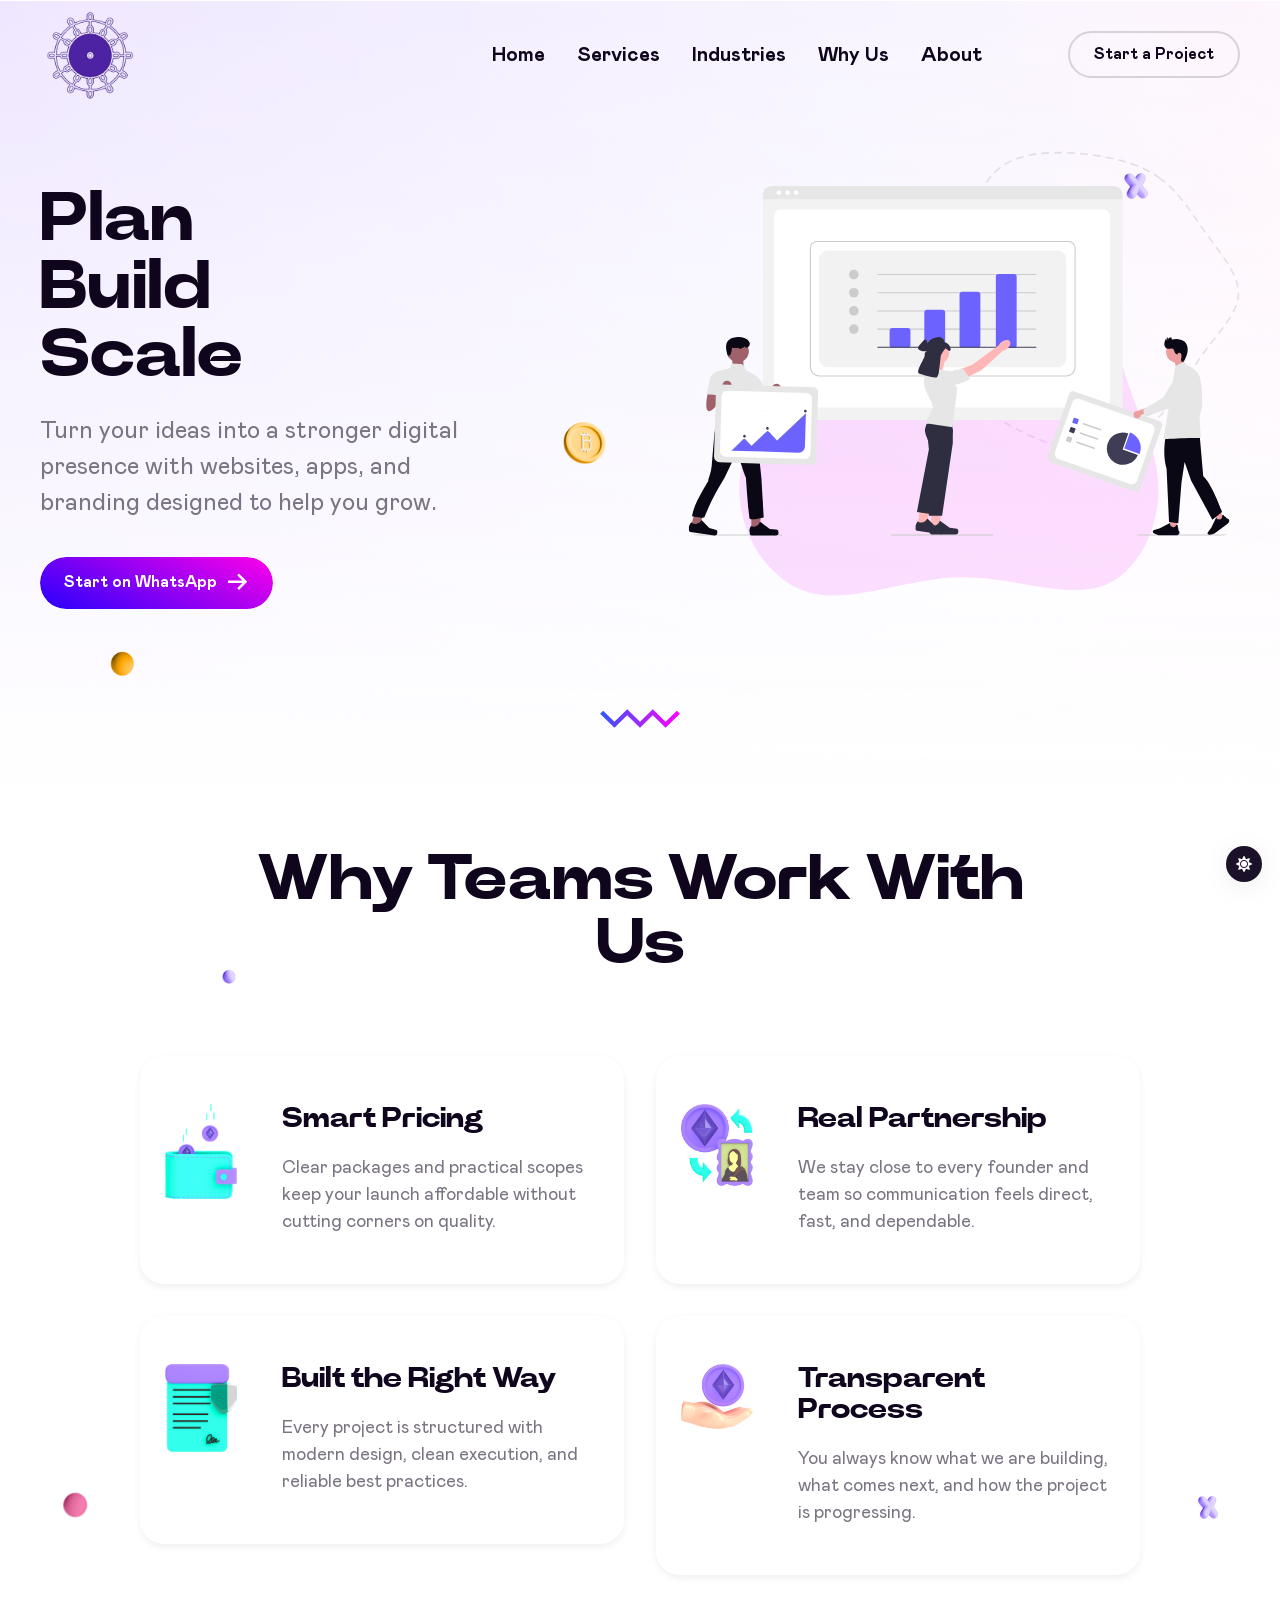
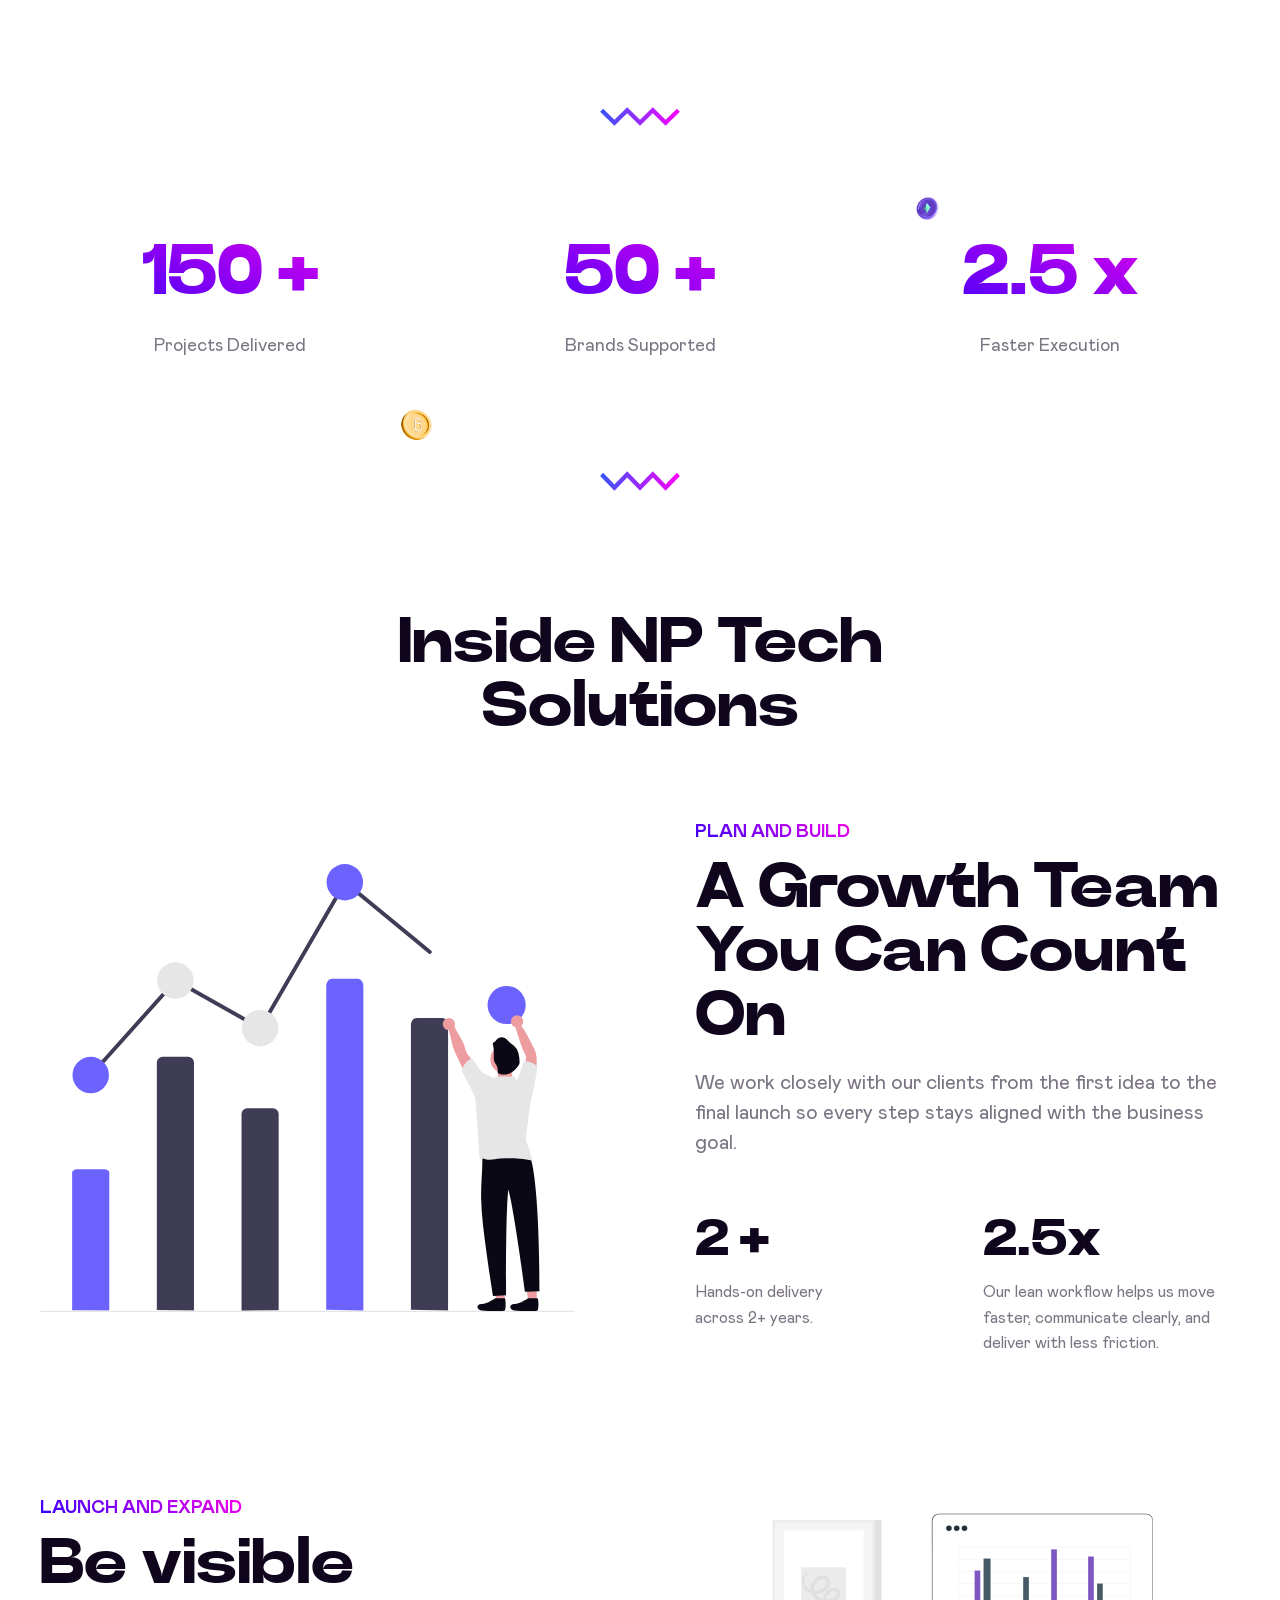
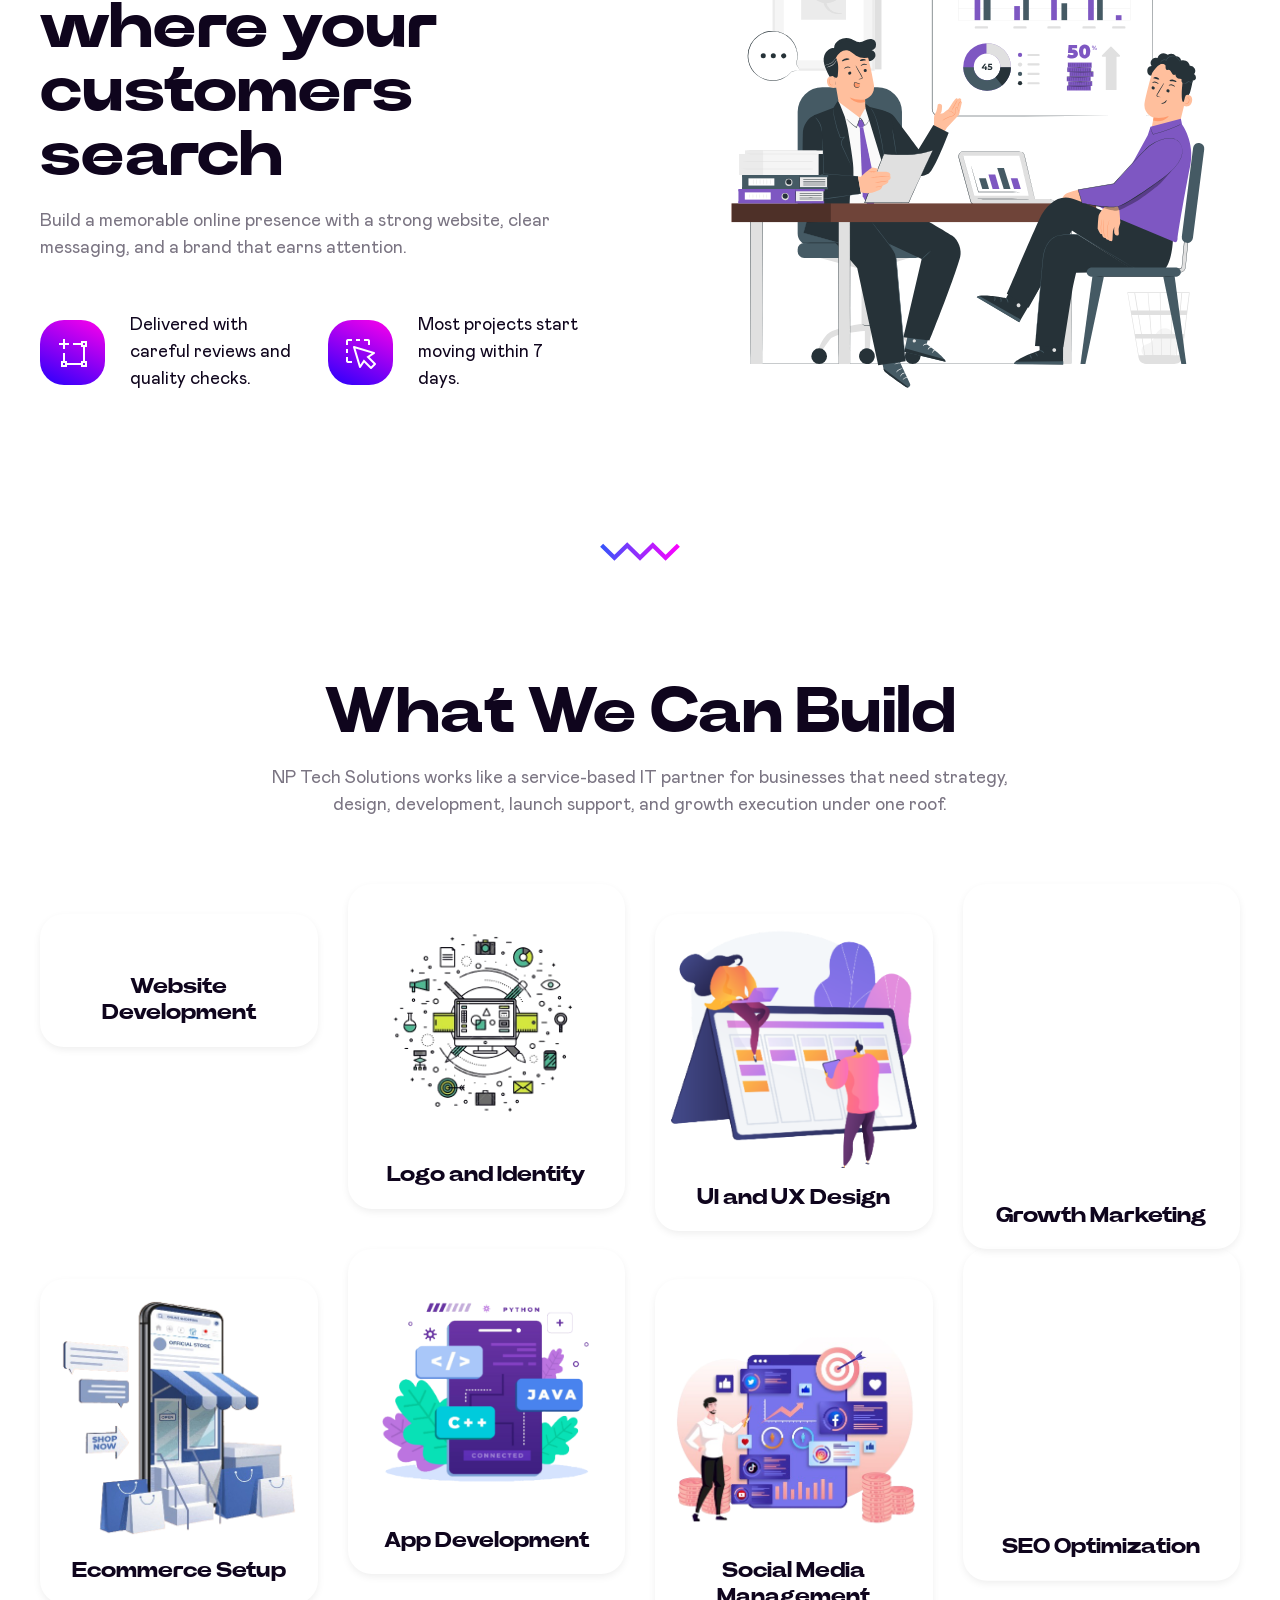
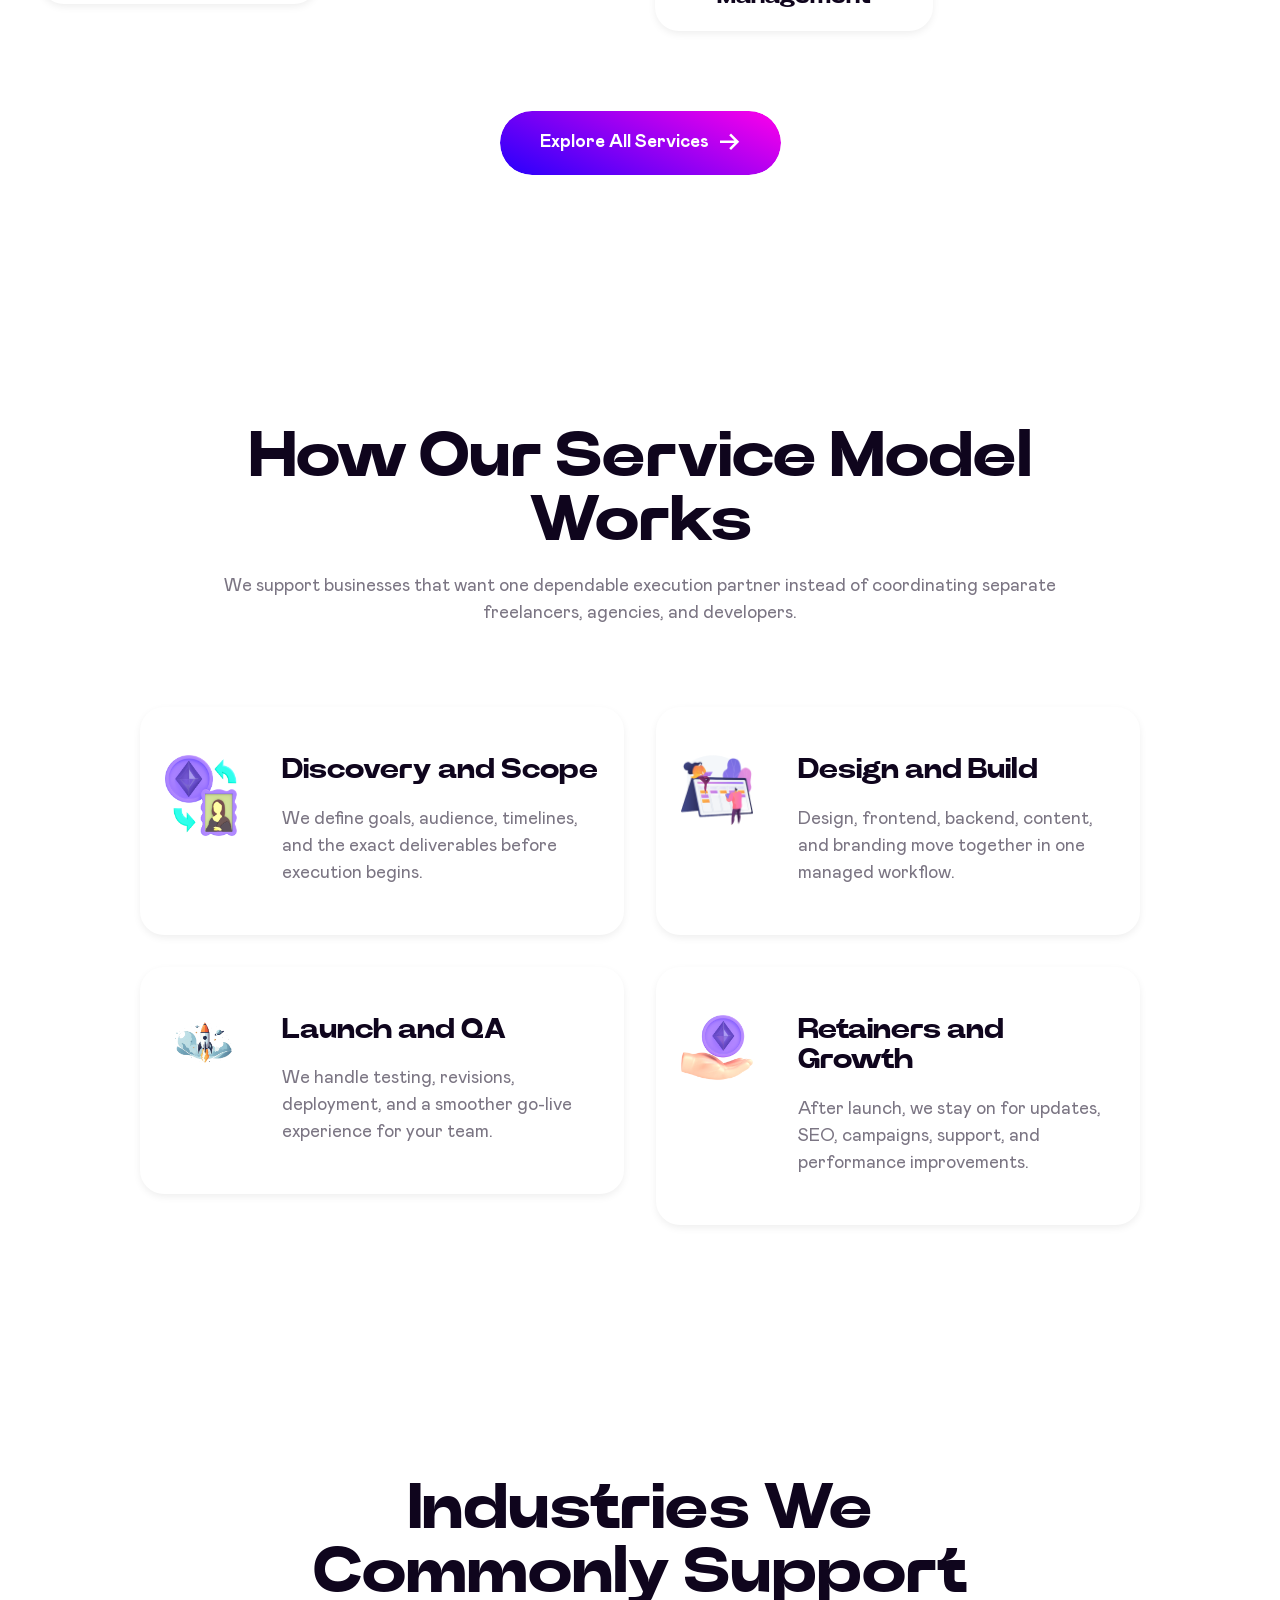
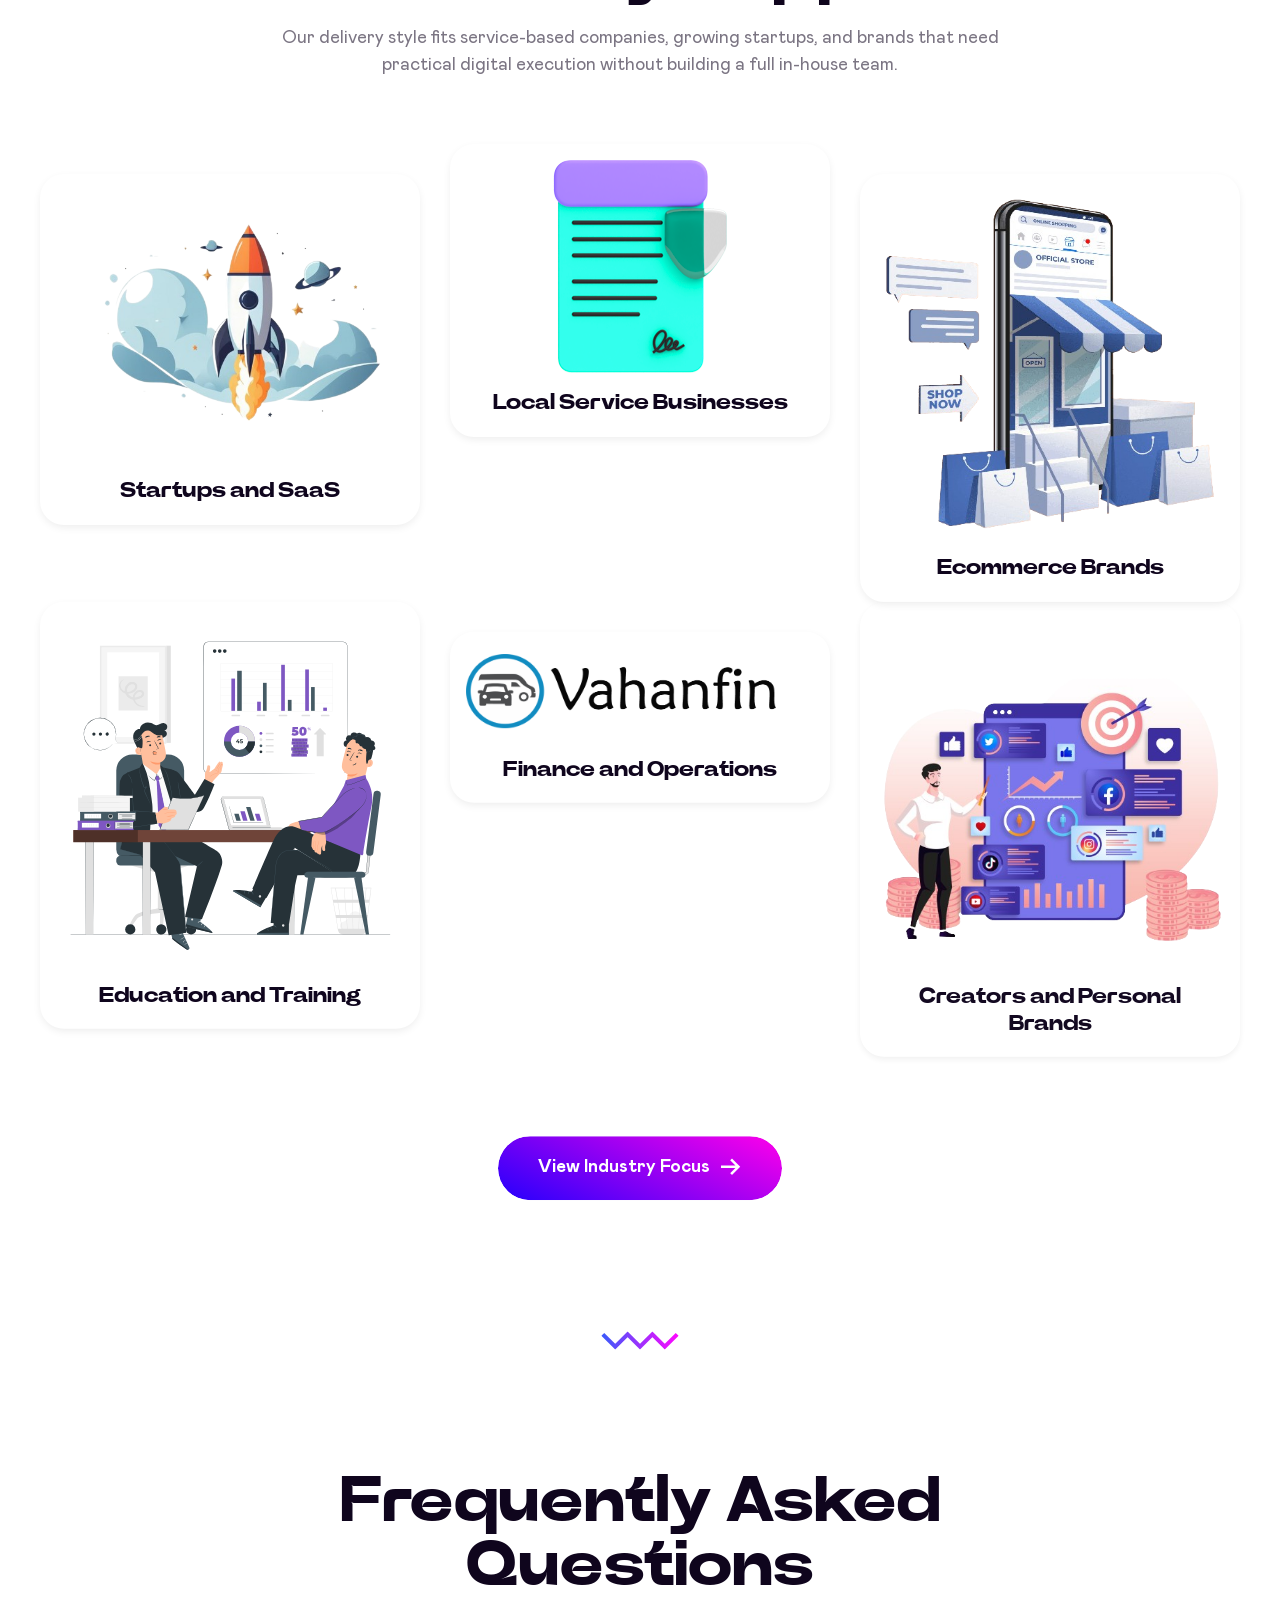
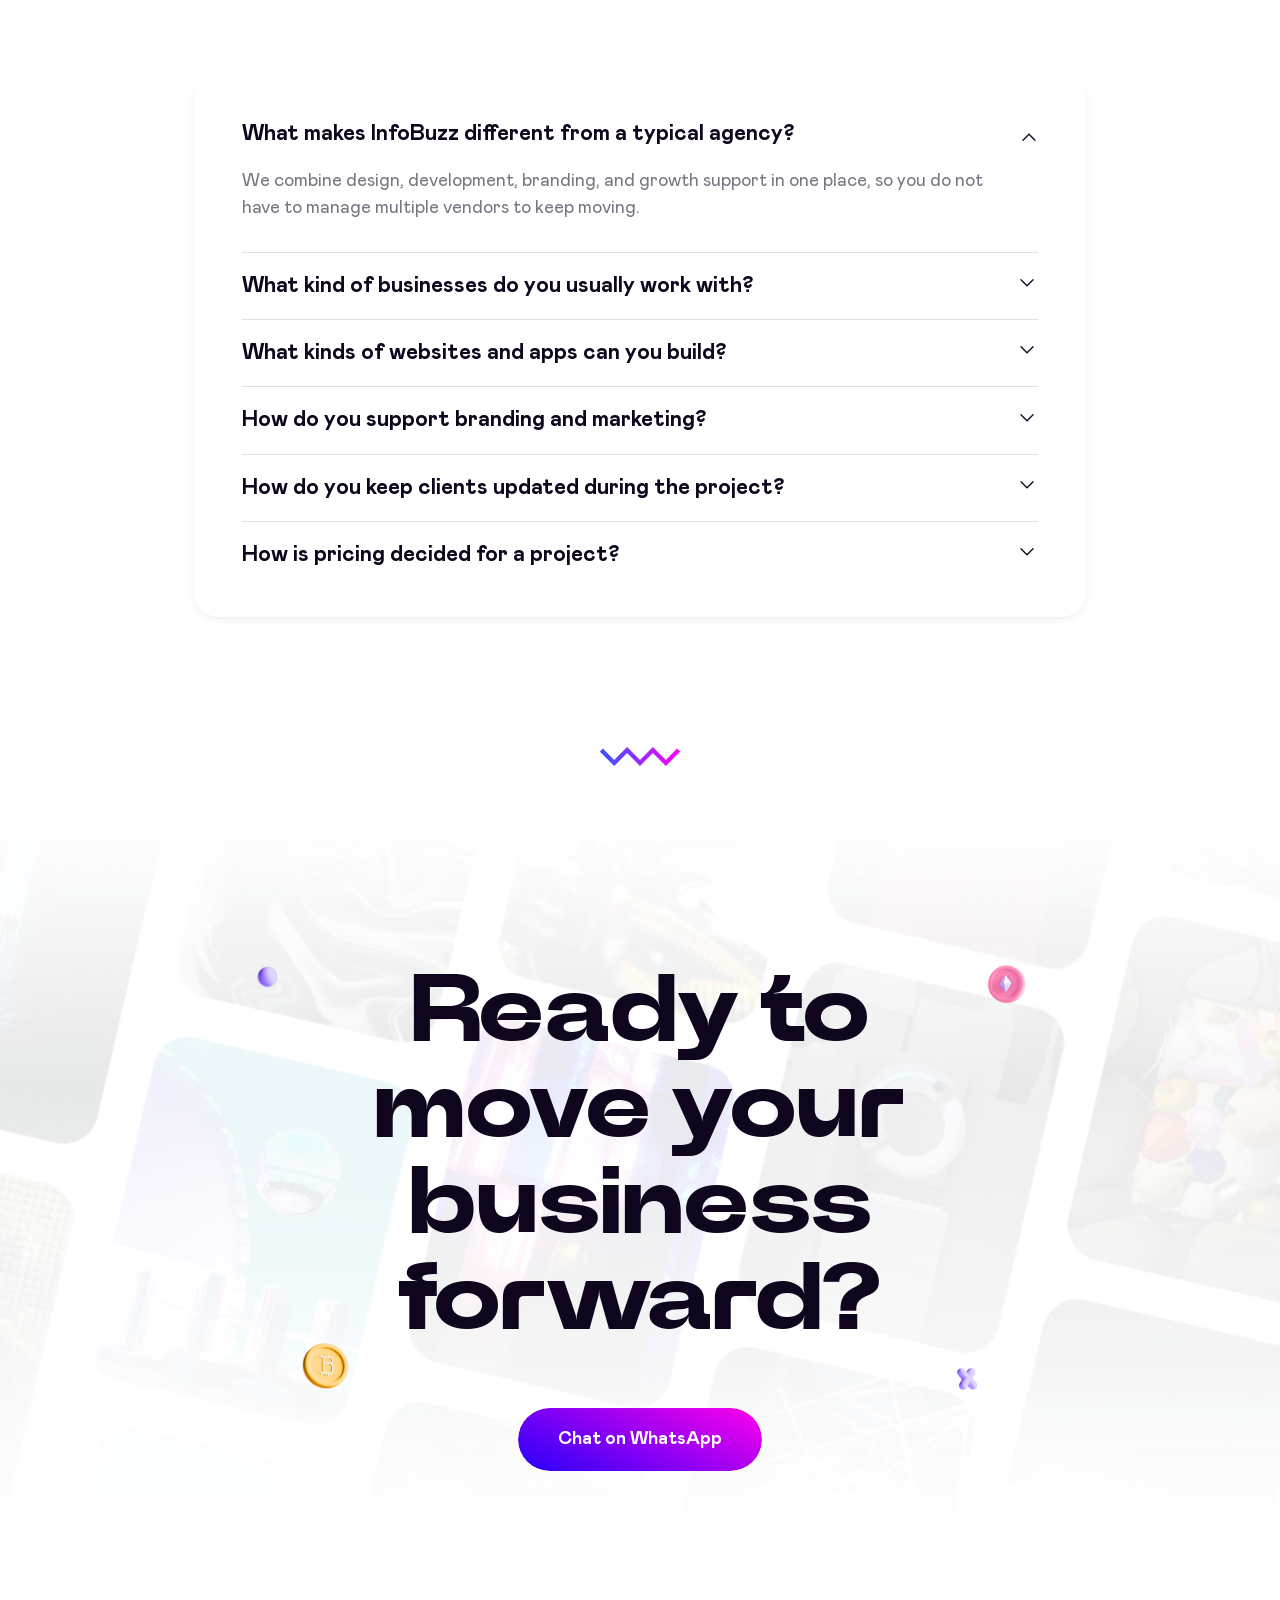
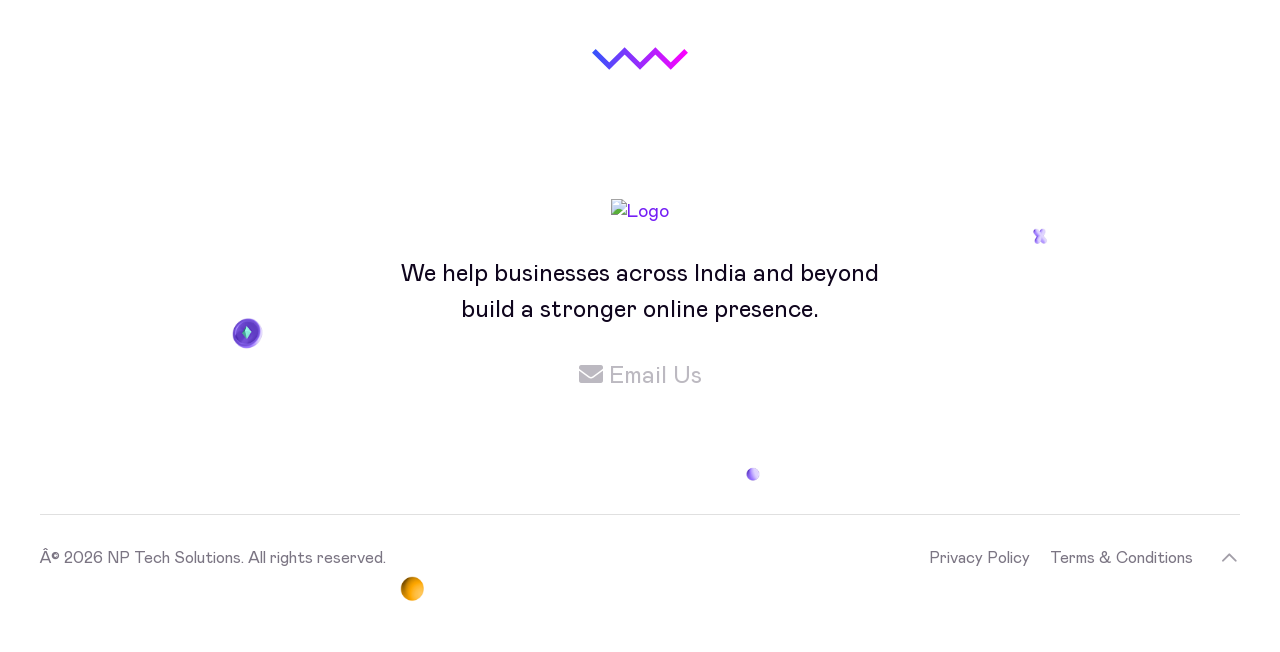
==== commit 196bb5de: "infobuzz to nptech" ====
--- a/index.html
+++ b/index.html
@@ -262,7 +262,7 @@
                                                     <li class="header-btn">
                                                         <a
                                                             class="btn border-btn"
-                                                            href="https://api.whatsapp.com/send?phone=8262078879&text=Hi..Infobuzz%20Technologies"
+                                                            href="https://api.whatsapp.com/send?phone=8262078879&text=Hi..NP%20Tech%20Solutions"
                                                             target="_blank"
                                                             rel="nofollow"
                                                         >Start a Project</a>
@@ -409,7 +409,7 @@
                                                             with websites, apps, and branding designed to help you grow.
                                                                     </p>
                                                                     <a
-                                                                        href="https://api.whatsapp.com/send?phone=8262078879&text=Hi..Infobuzz%20Technologies"
+                                                                        href="https://api.whatsapp.com/send?phone=8262078879&text=Hi..NP%20Tech%20Solutions"
                                                                         target="_blank"
                                                                         rel="nofollow"
                                                                         class="banner__btn btn gradient-btn"
@@ -1592,7 +1592,7 @@
                                                                         >
                                                                         <h2 class="title">Ready to move your business forward?</h2>
                                                                         <a
-                                                                            href="https://api.whatsapp.com/send?phone=8262078879&text=Hi..Infobuzz%20Technologies"
+                                                                            href="https://api.whatsapp.com/send?phone=8262078879&text=Hi..NP%20Tech%20Solutions"
                                                                             target="_blank"
                                                                             rel="nofollow"
                                                                             class="btn gradient-btn"
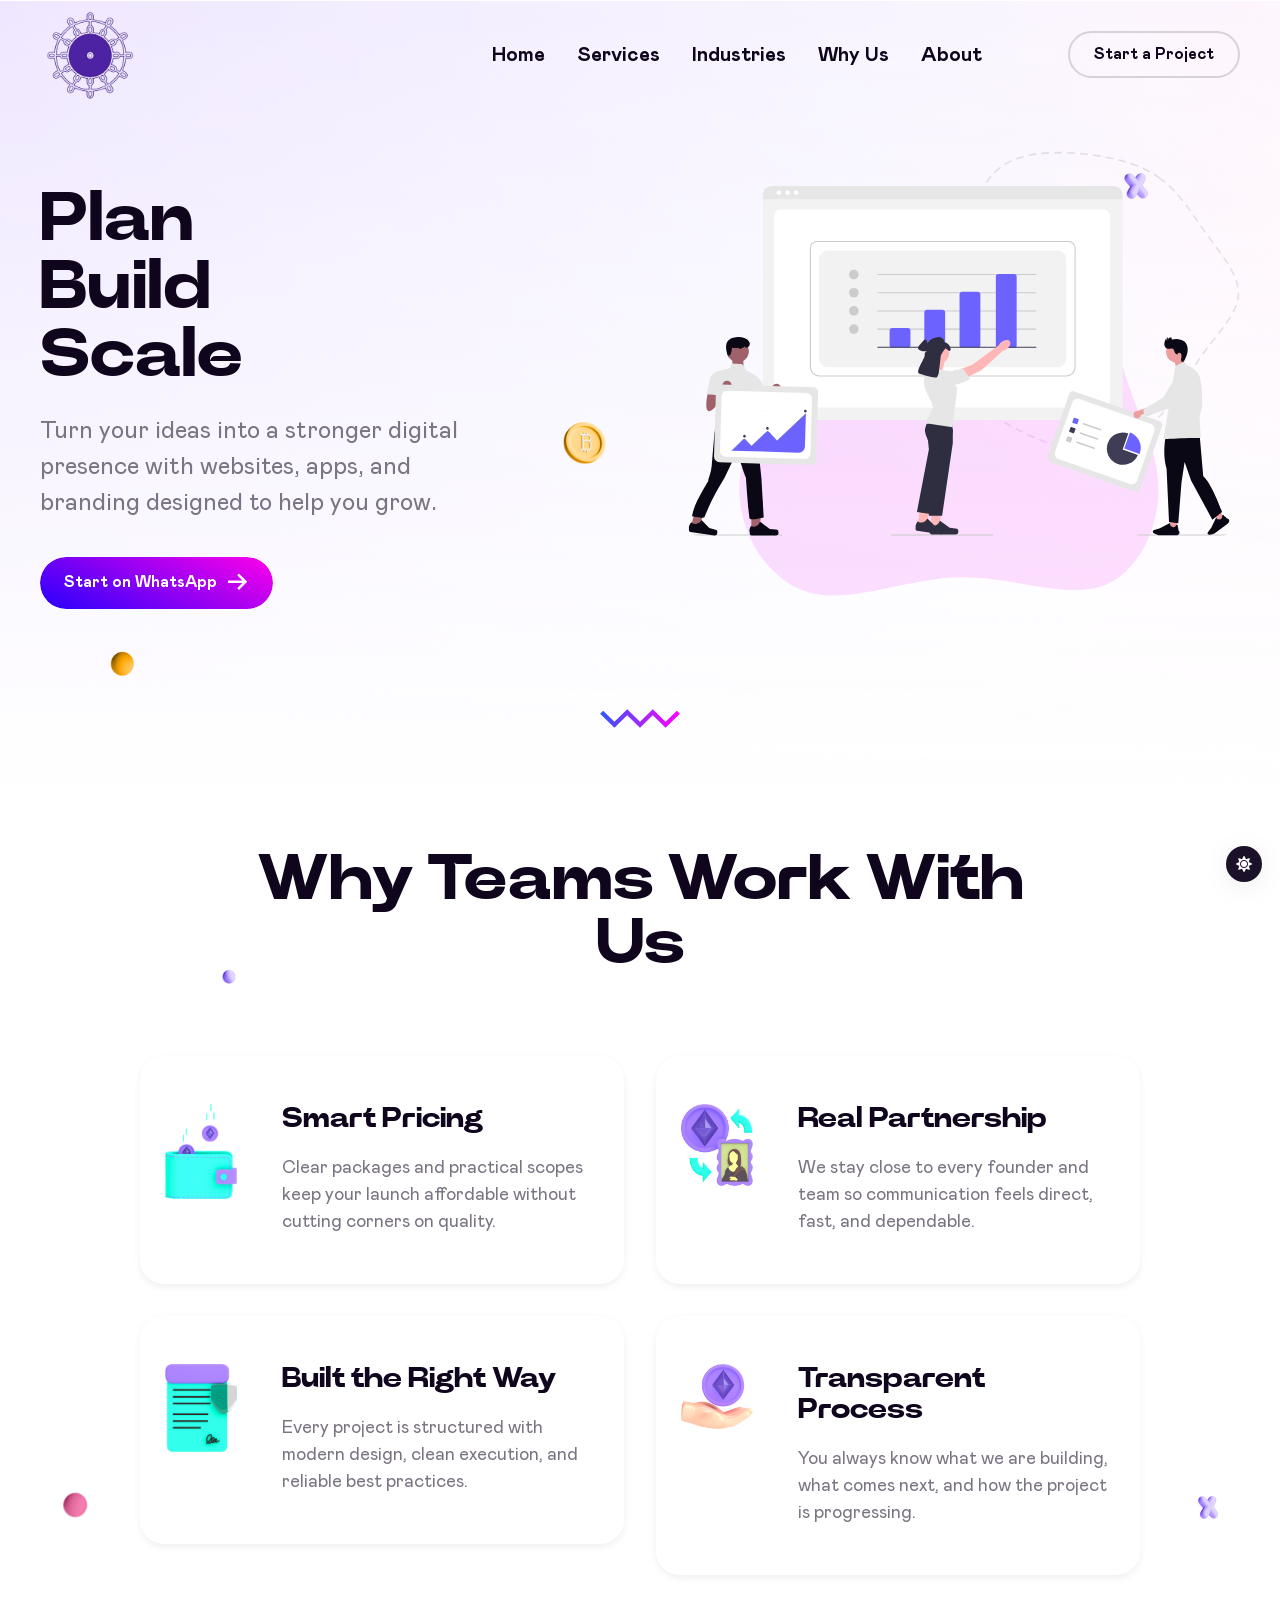
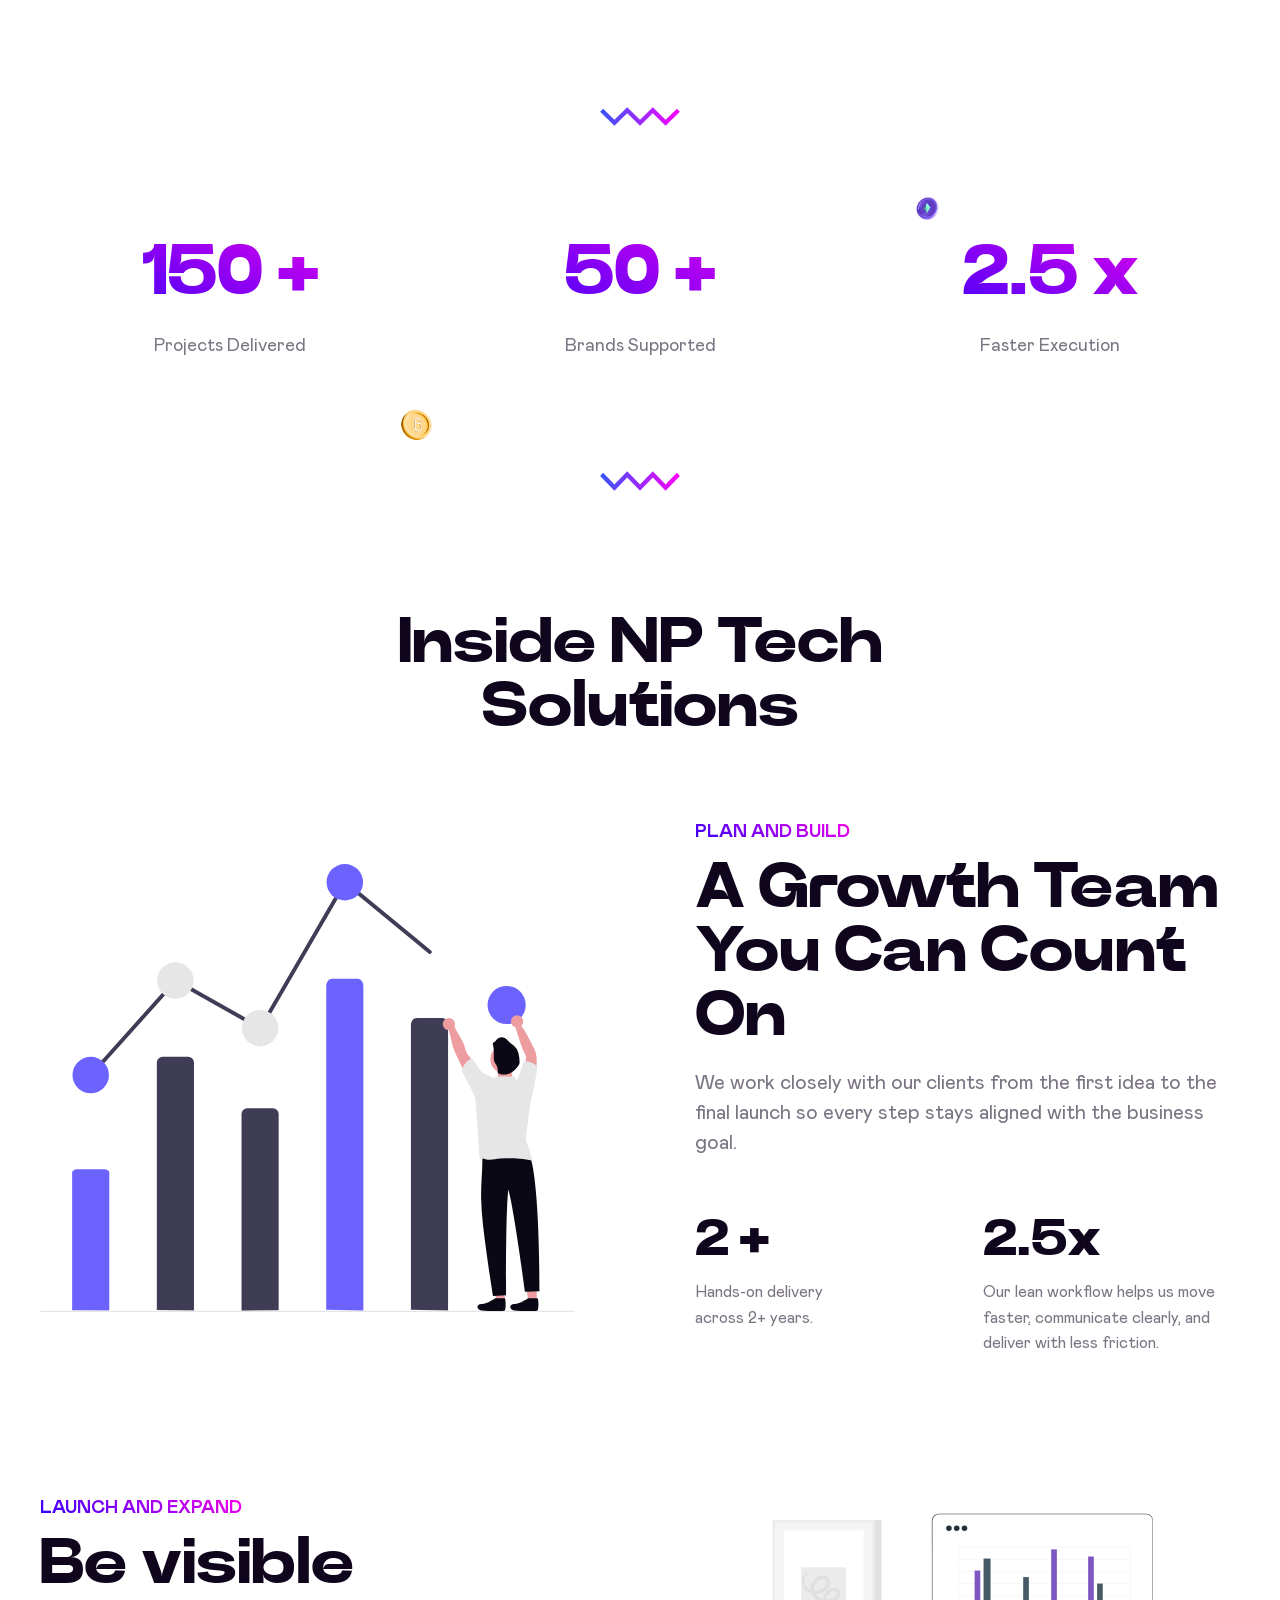
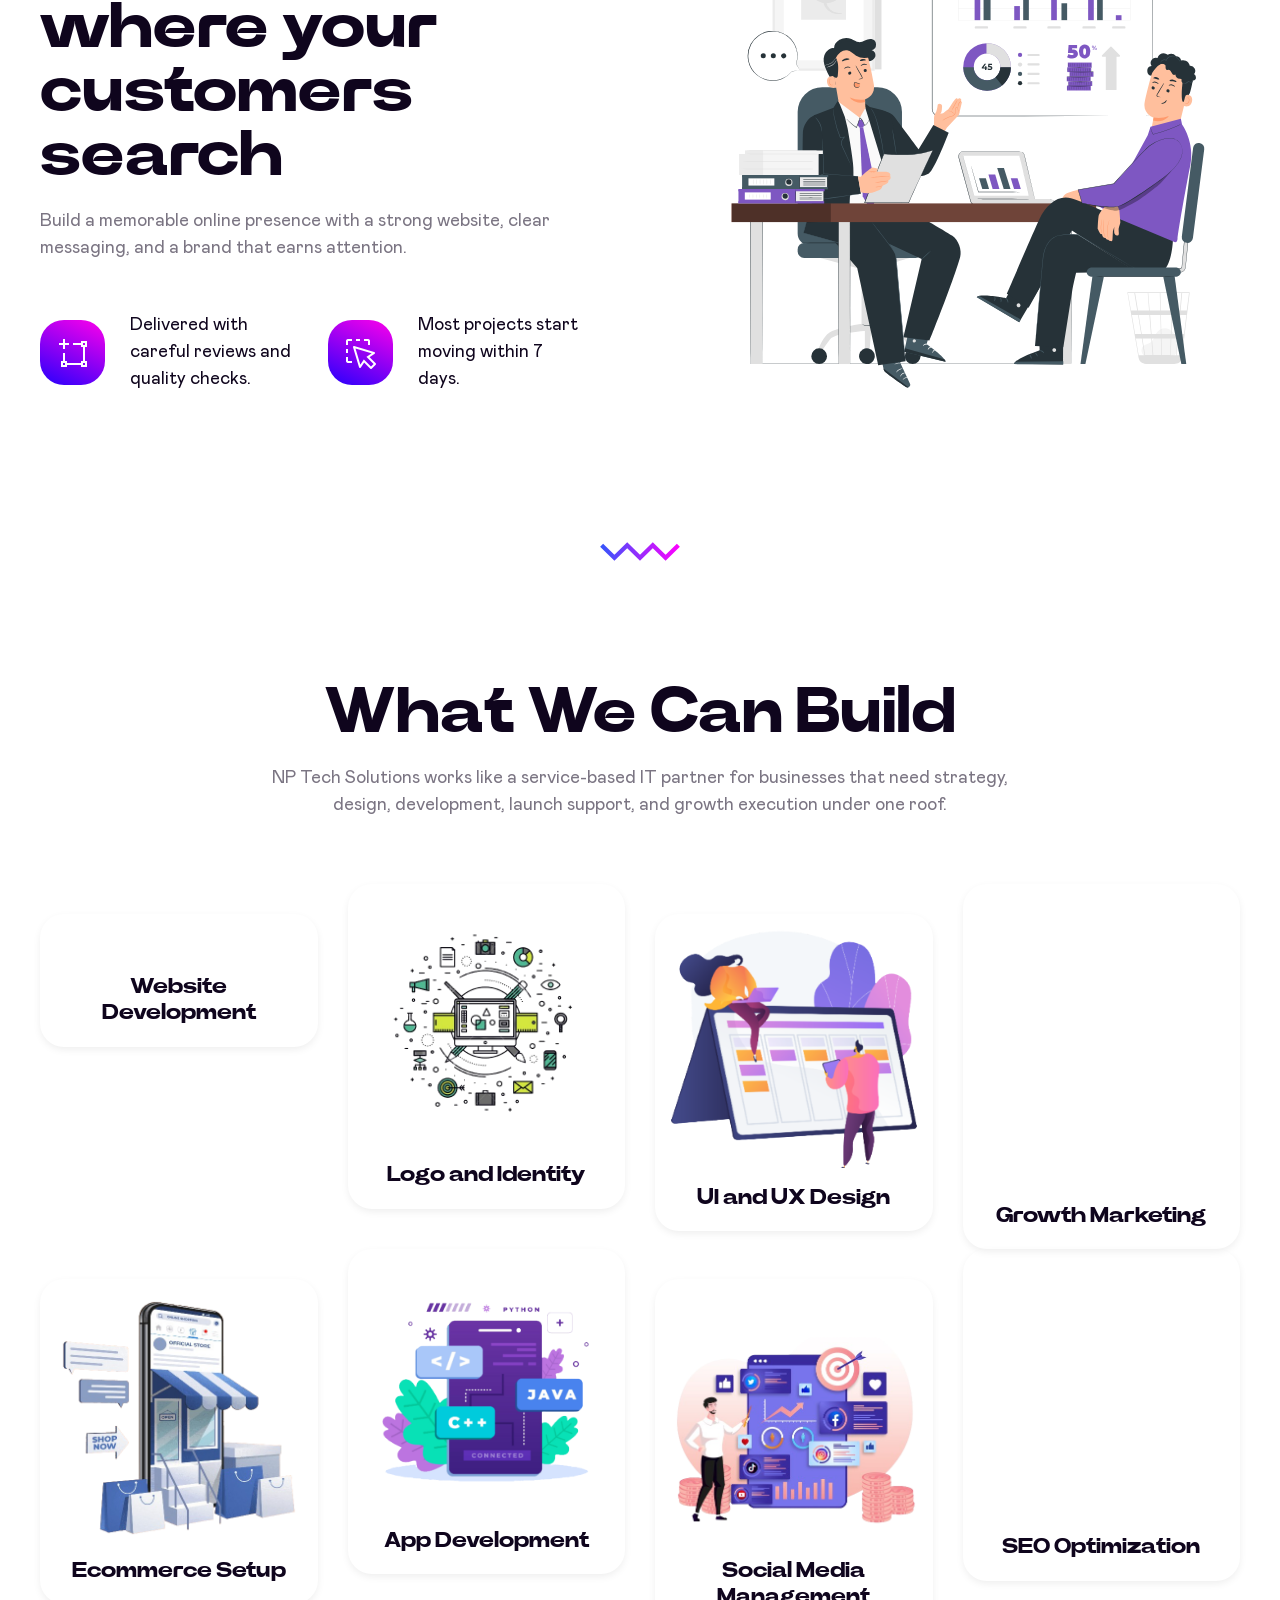
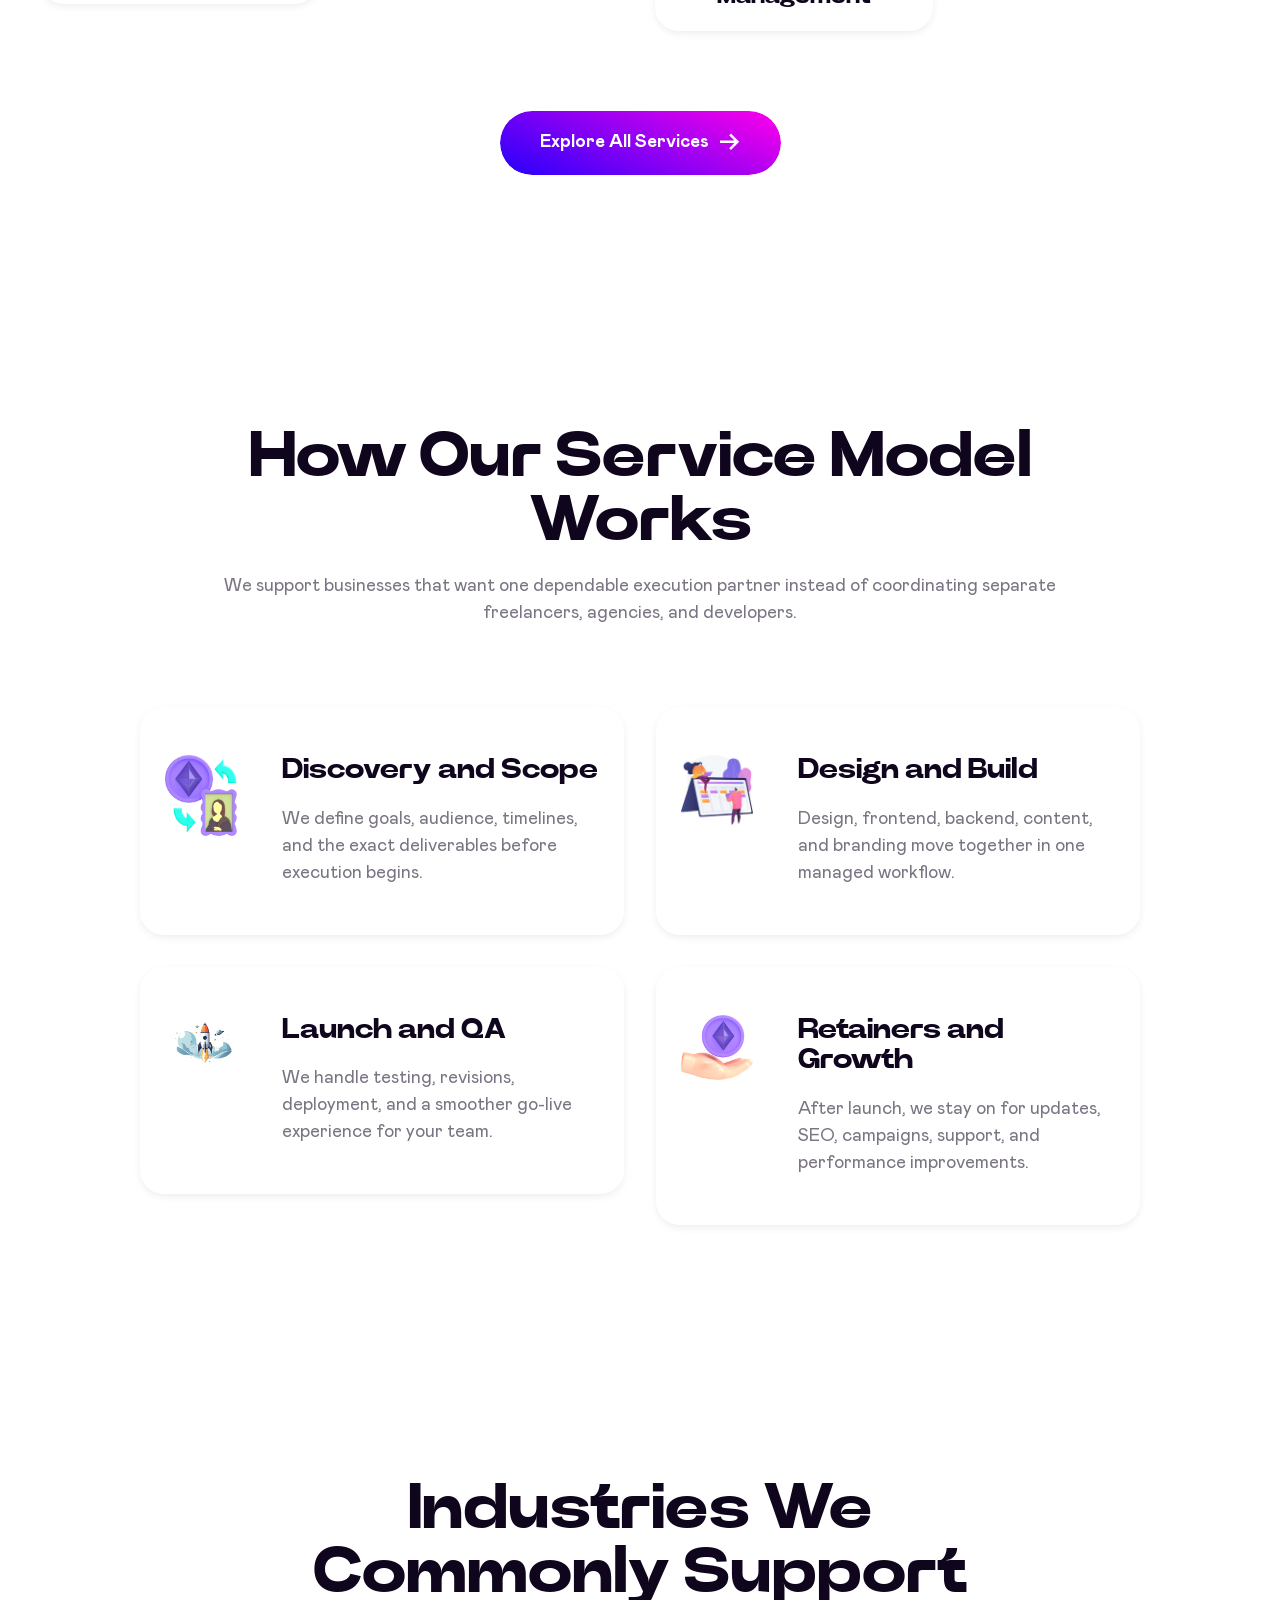
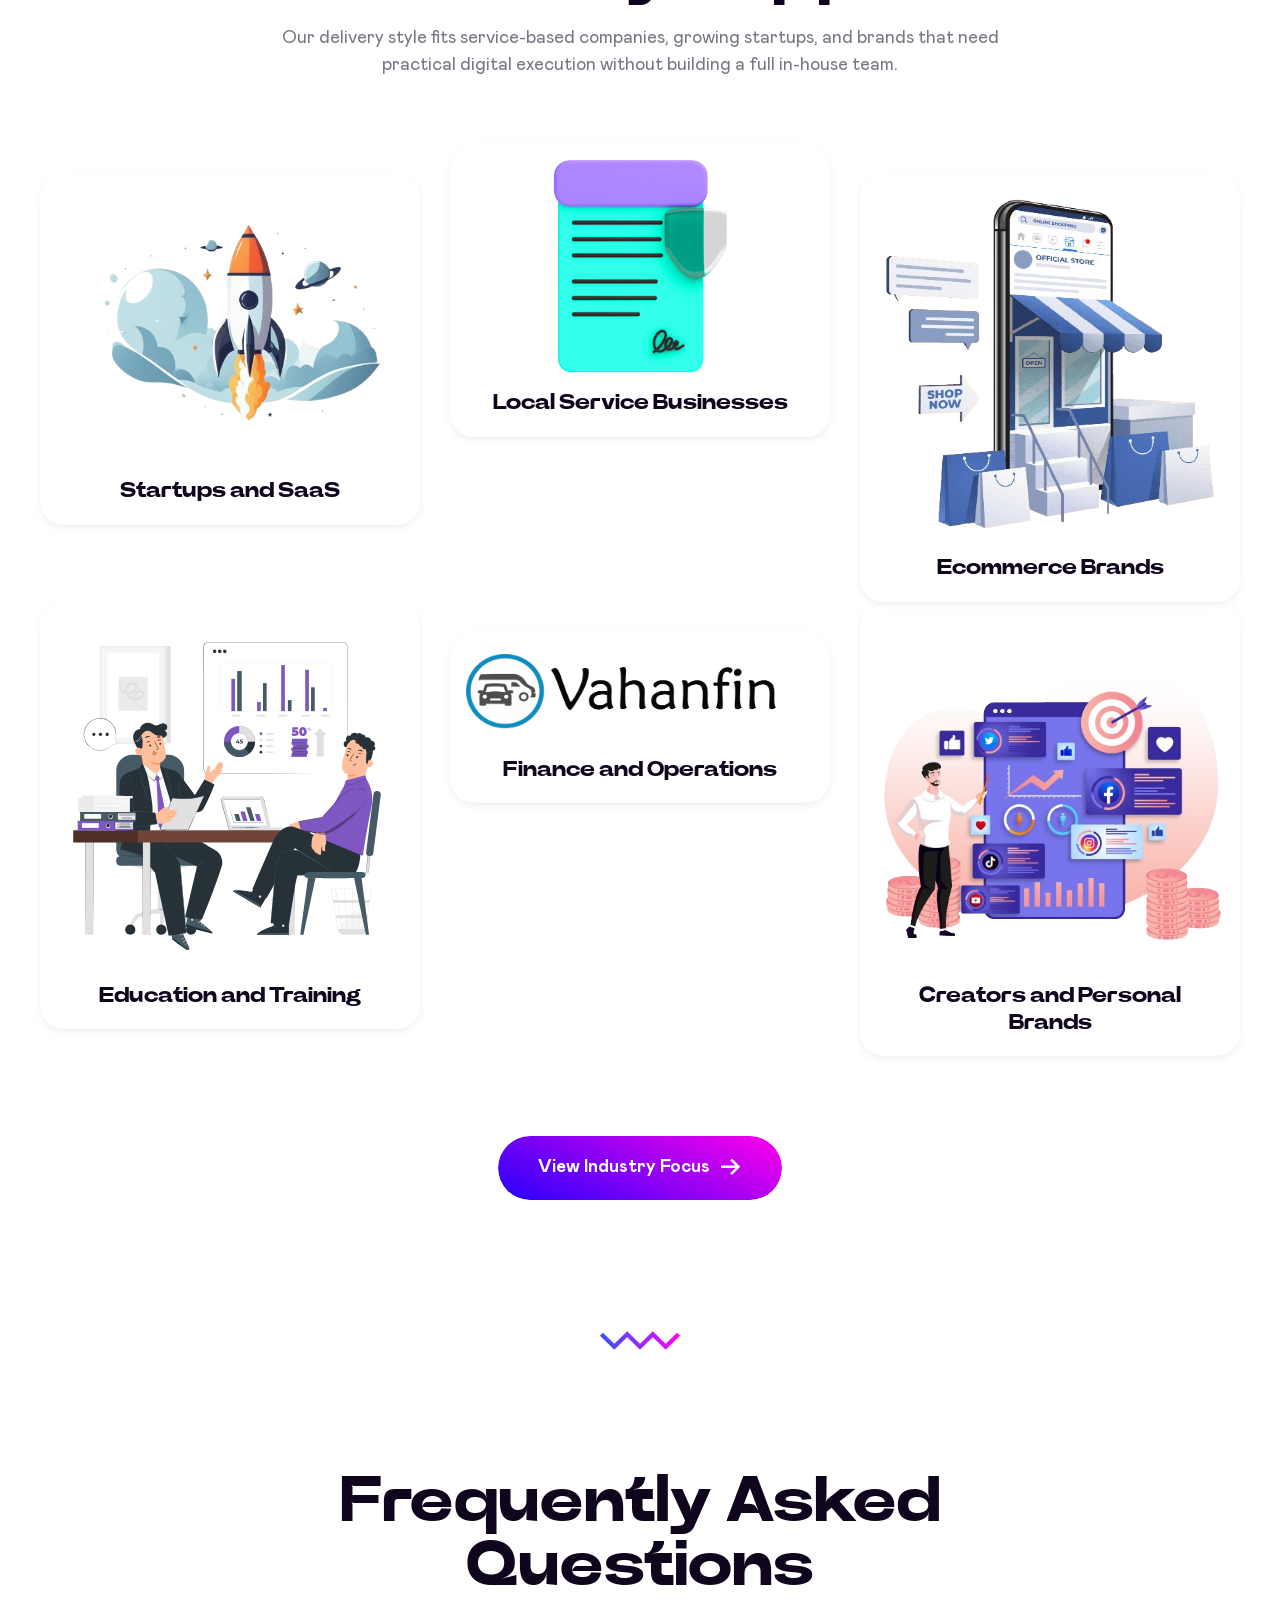
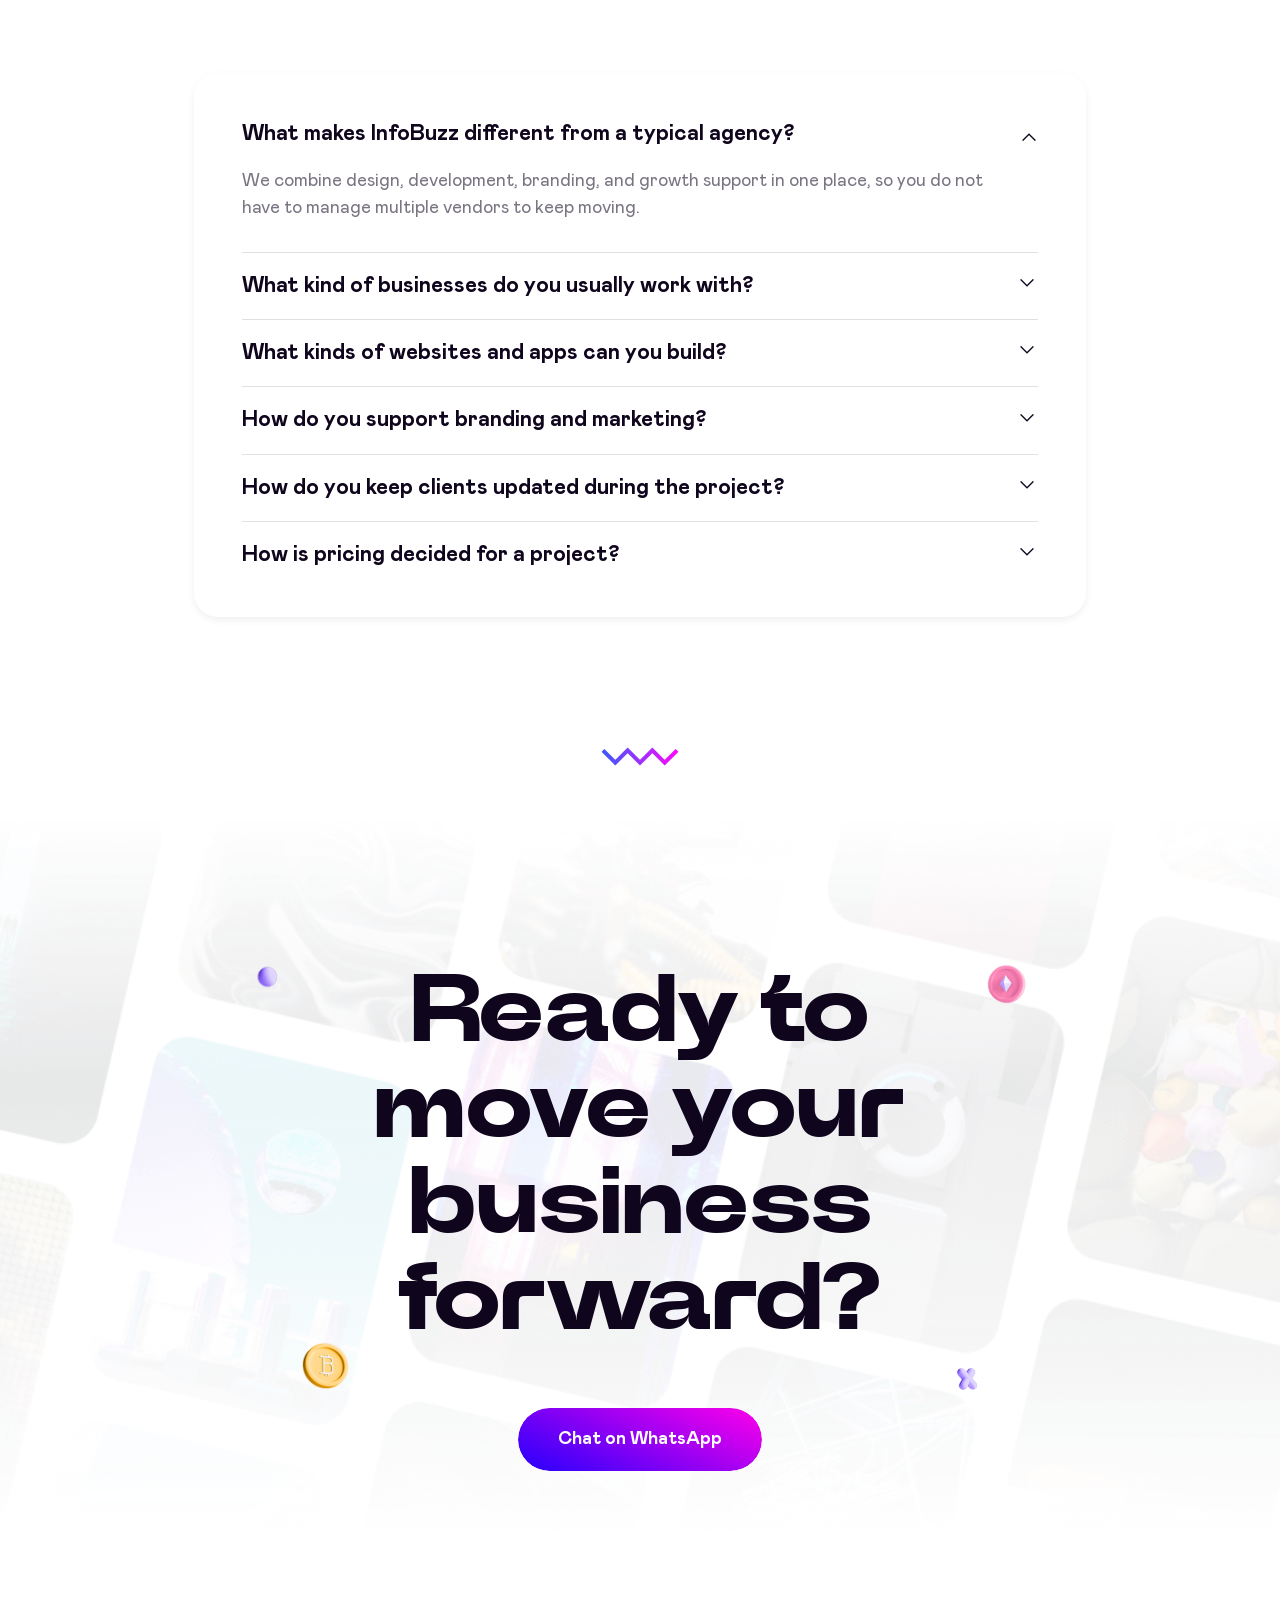
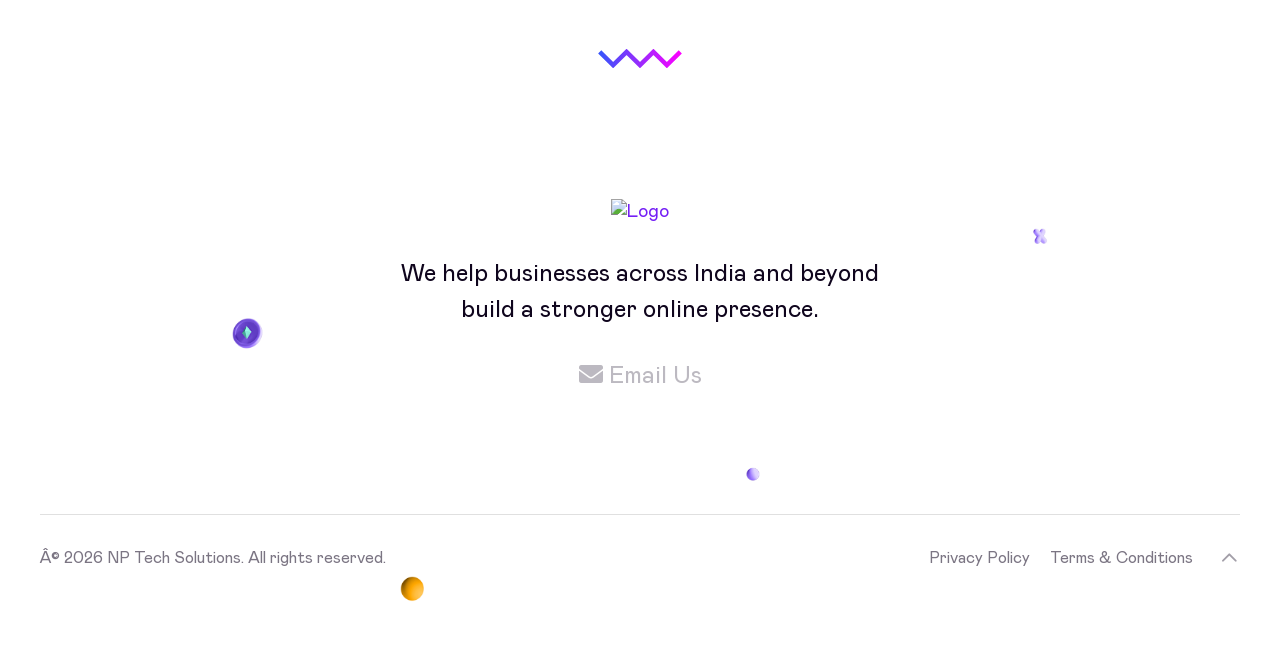
==== commit dc2301ff: "infobuzz to nptech" ====
--- a/index.html
+++ b/index.html
@@ -1683,7 +1683,7 @@
                                                                                 <a href="/">
                                                                                     <img
                                                                                         decoding="async"
-                                                                                        src="/img/NP Tech logo.png"
+                                                                                        src="nplogo.png"
                                                                                         width="200"
                                                                                         alt="Logo"
                                                                                     >
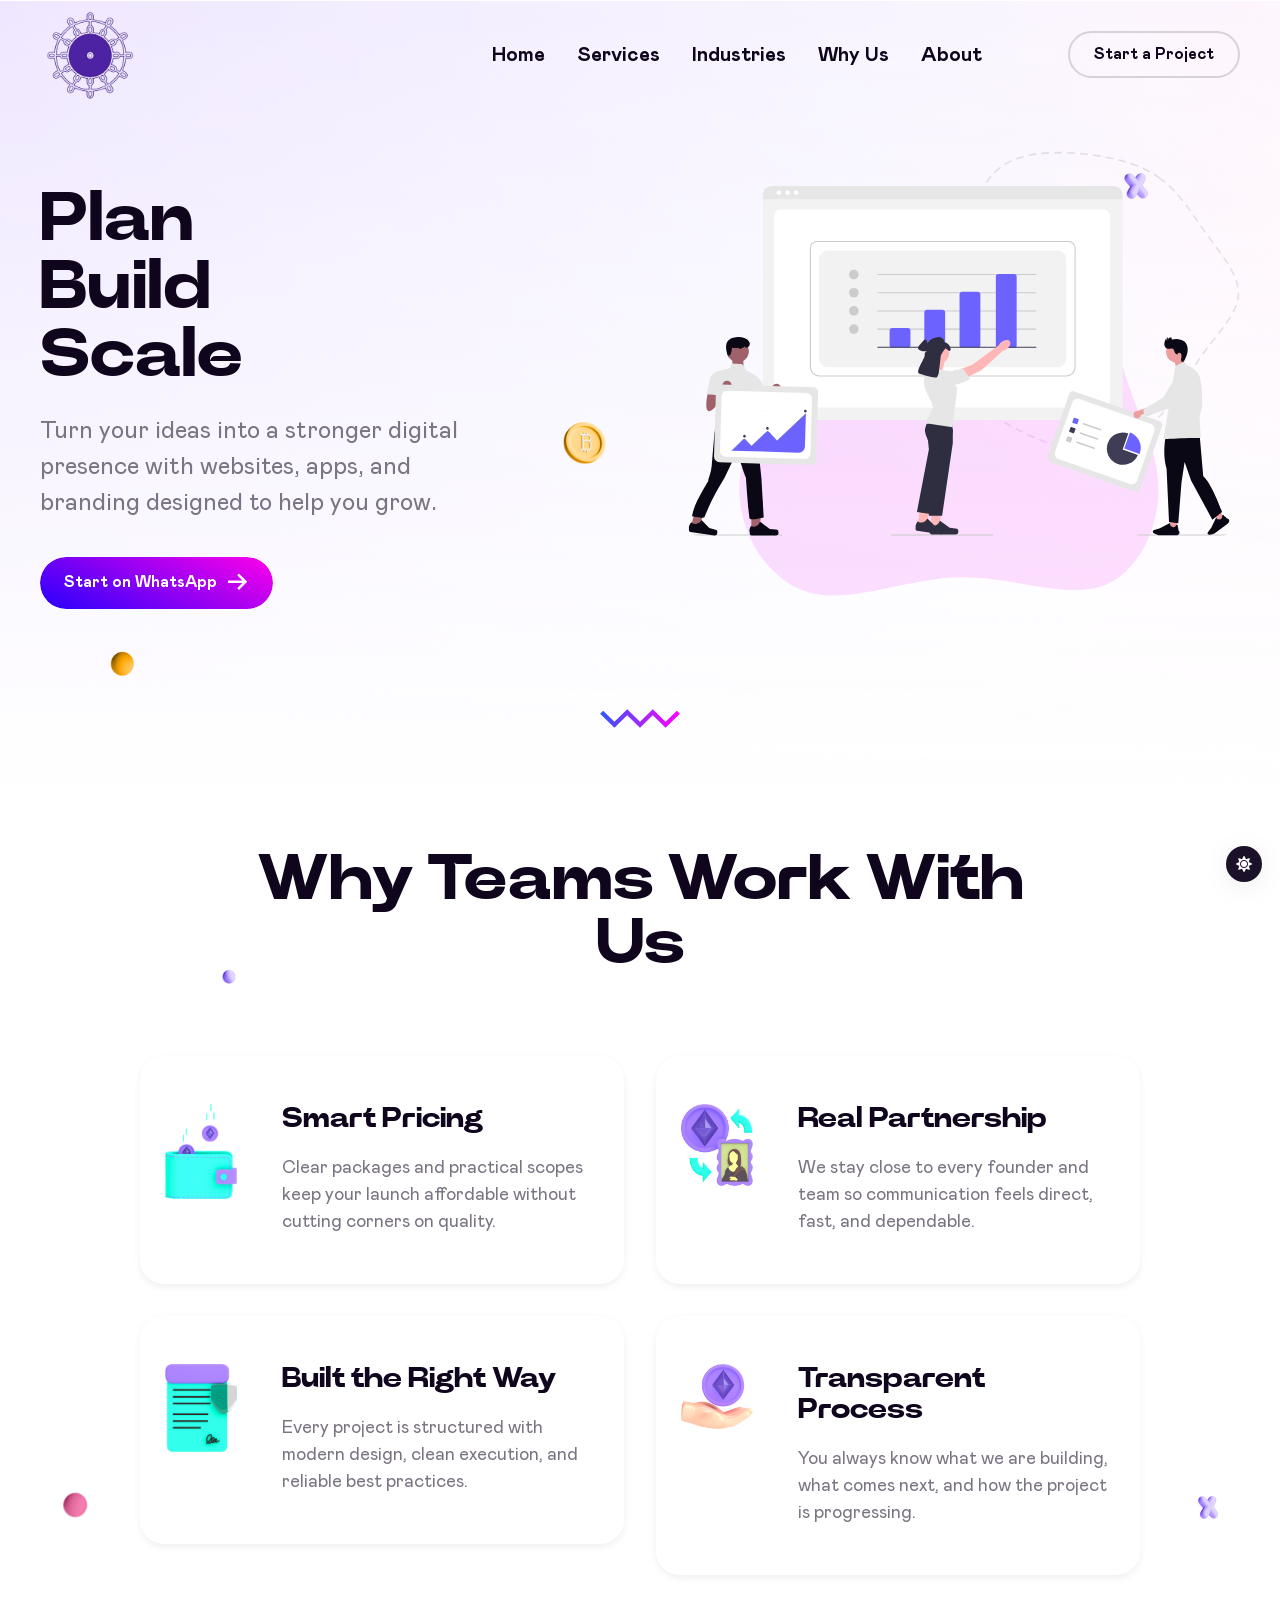
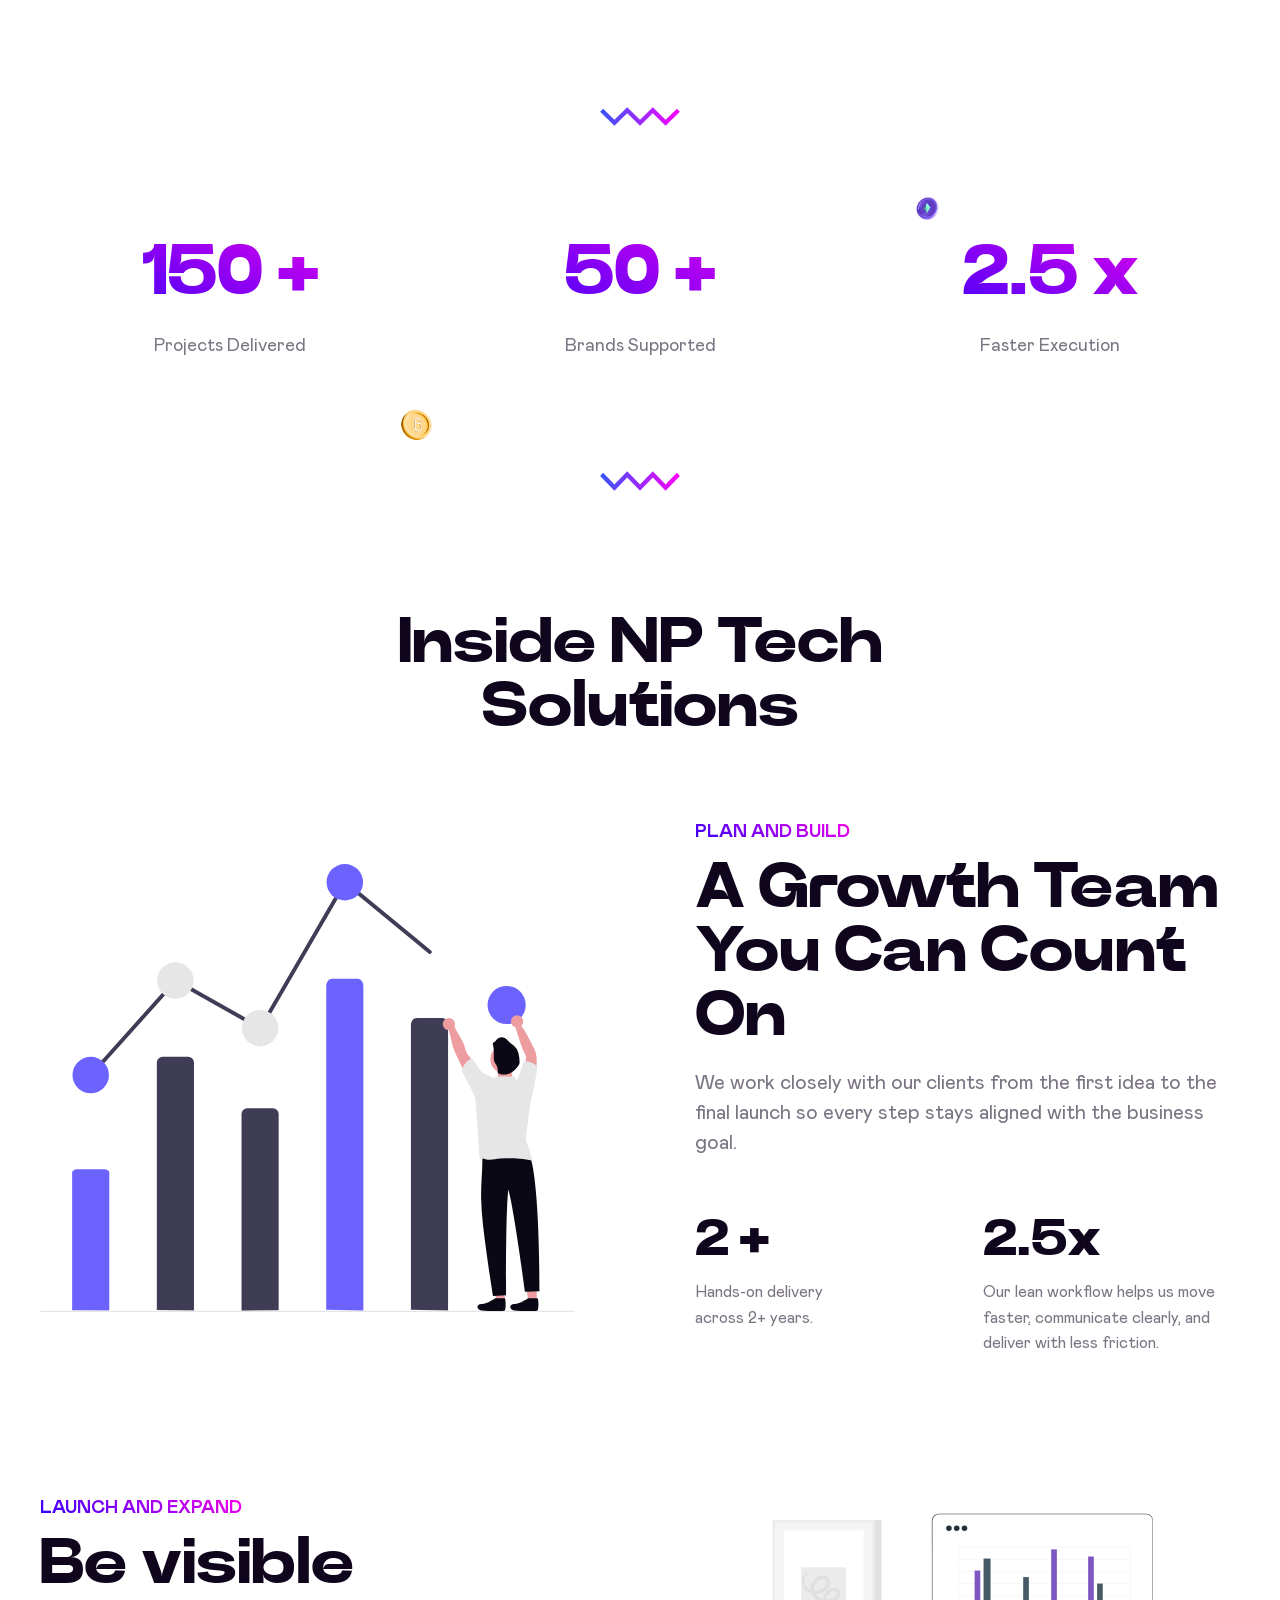
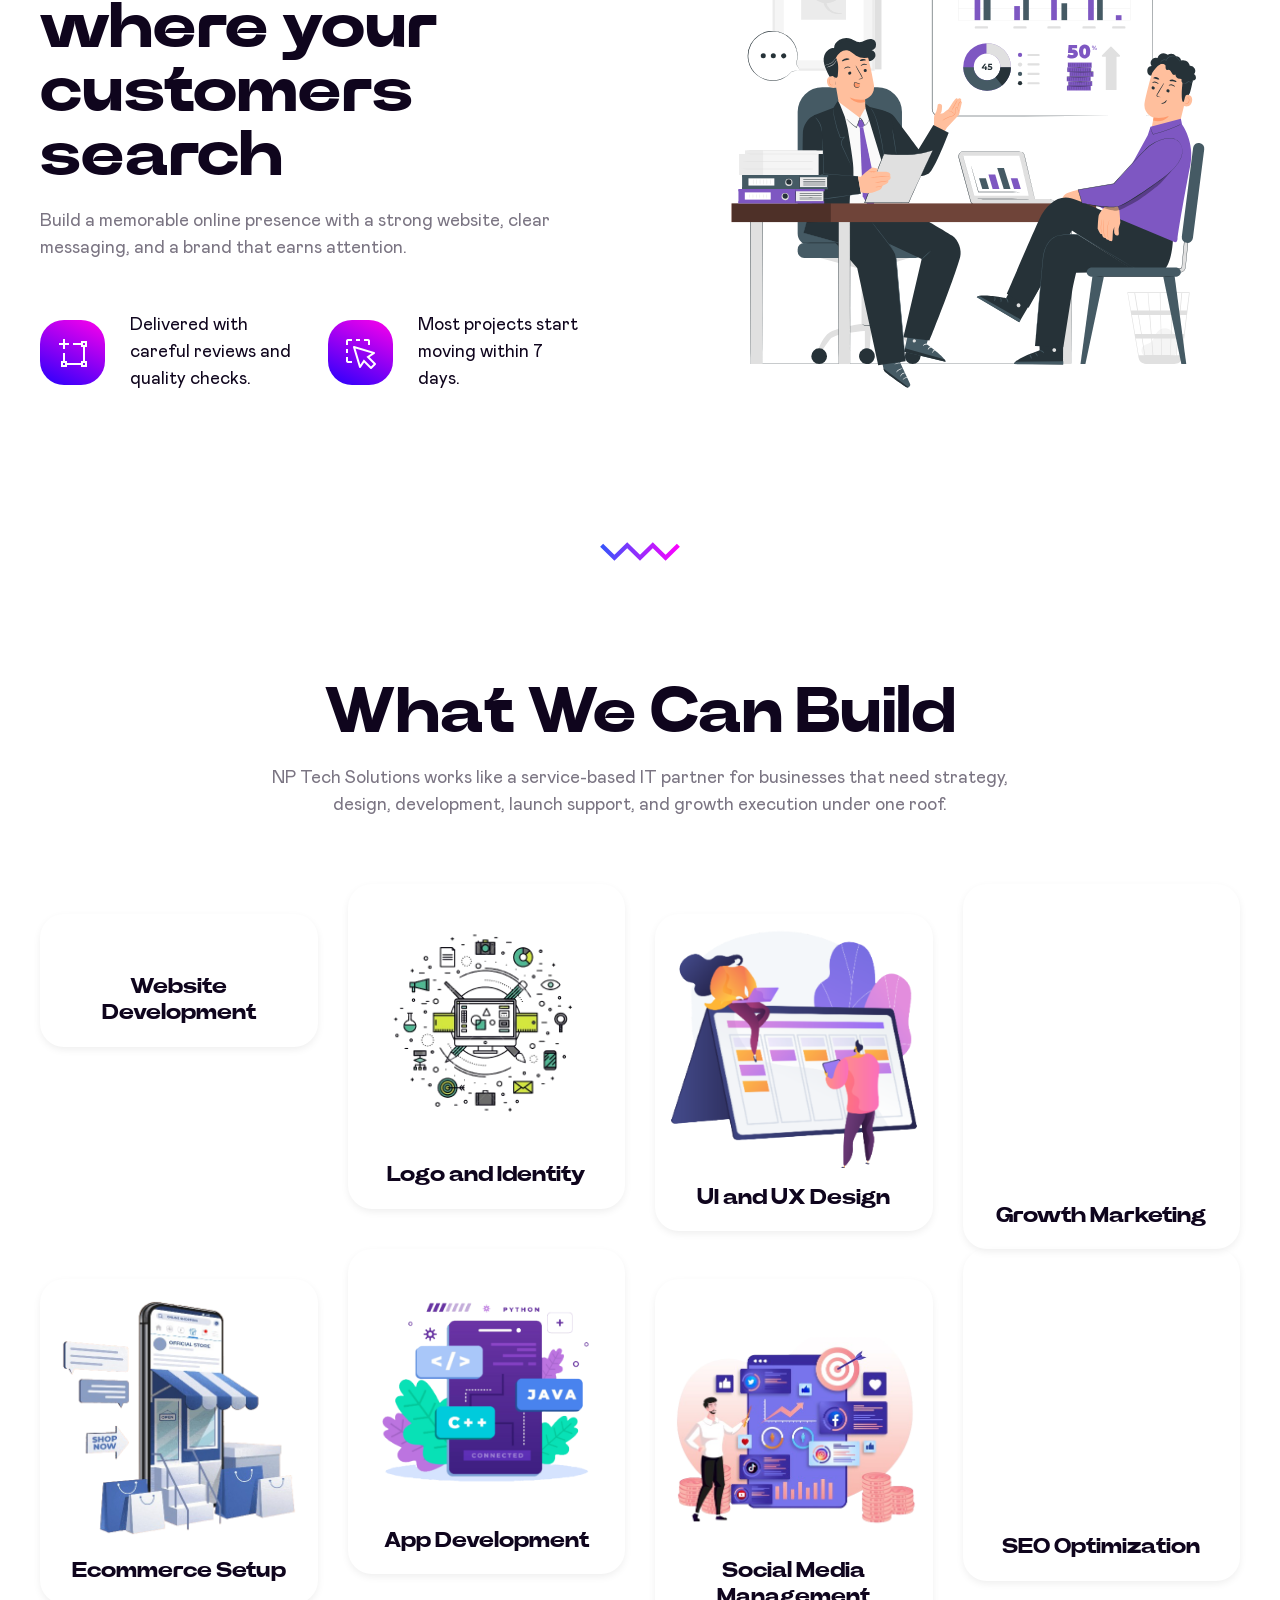
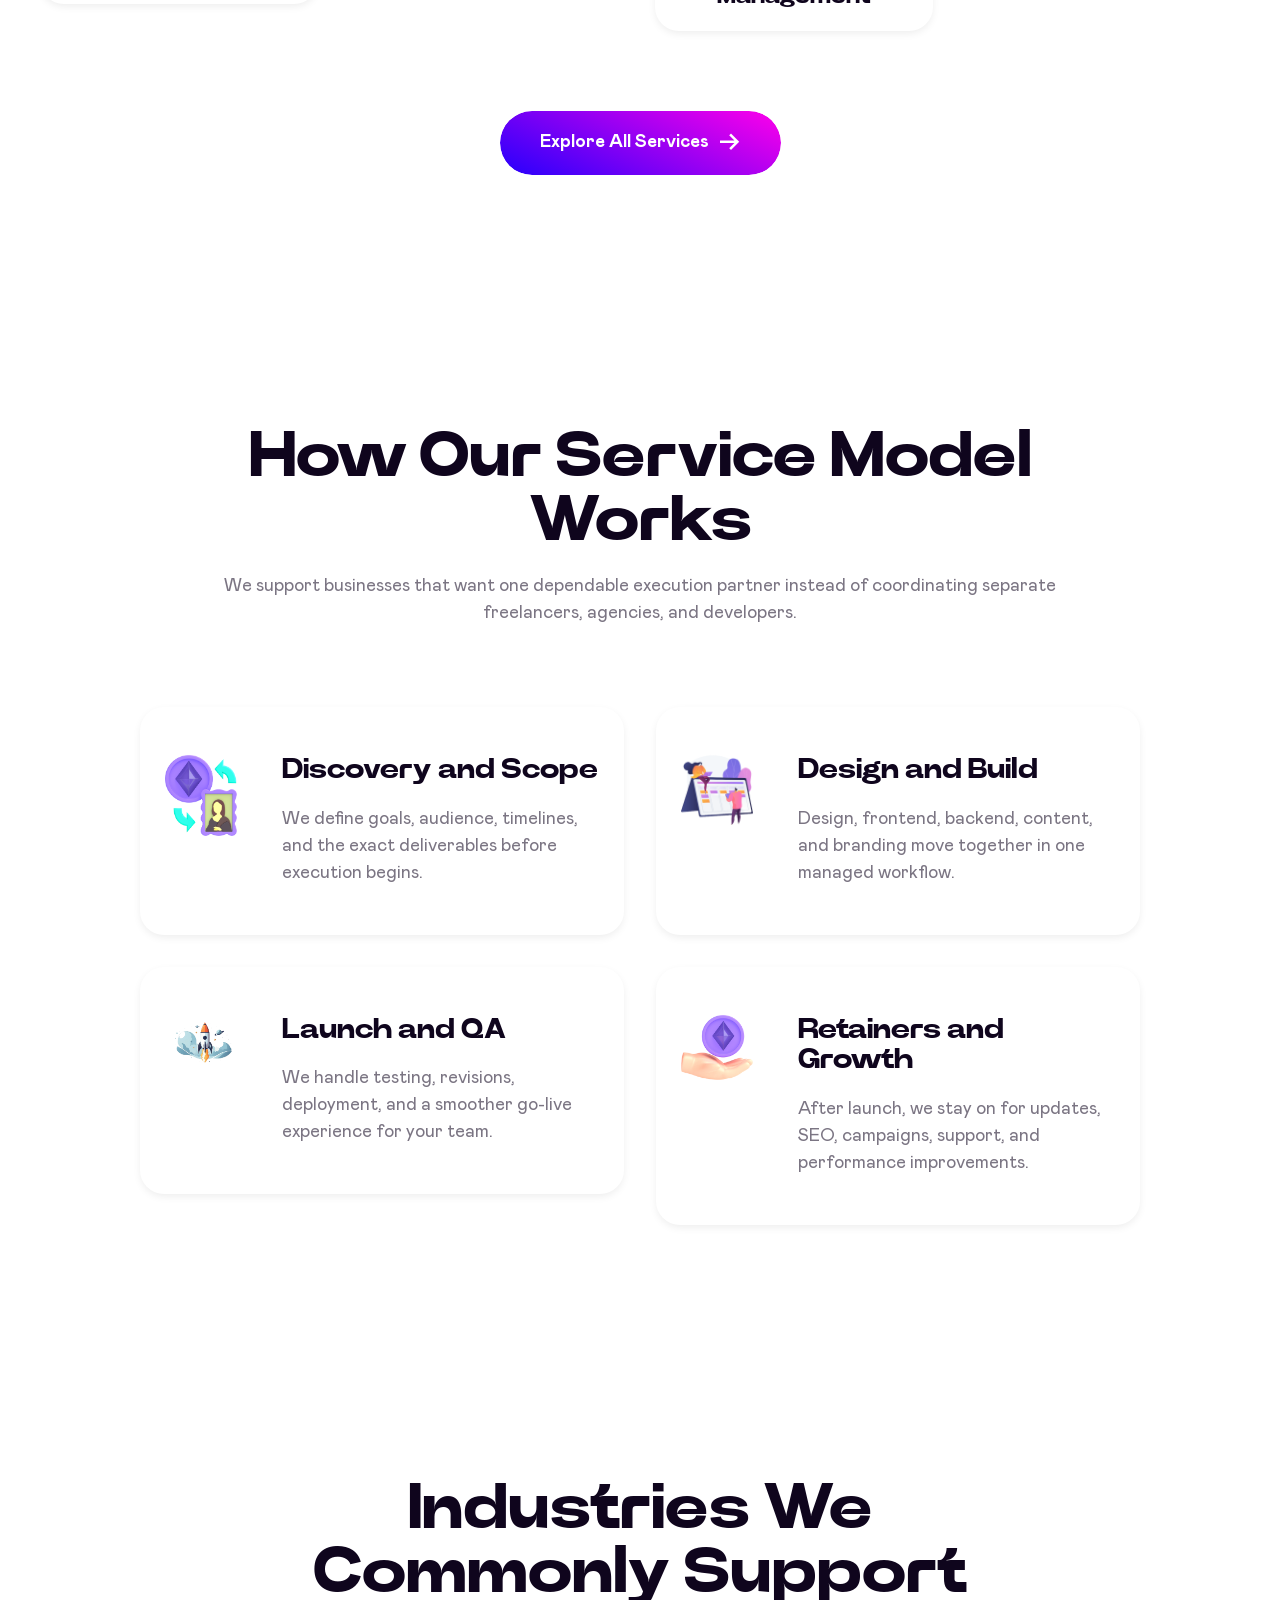
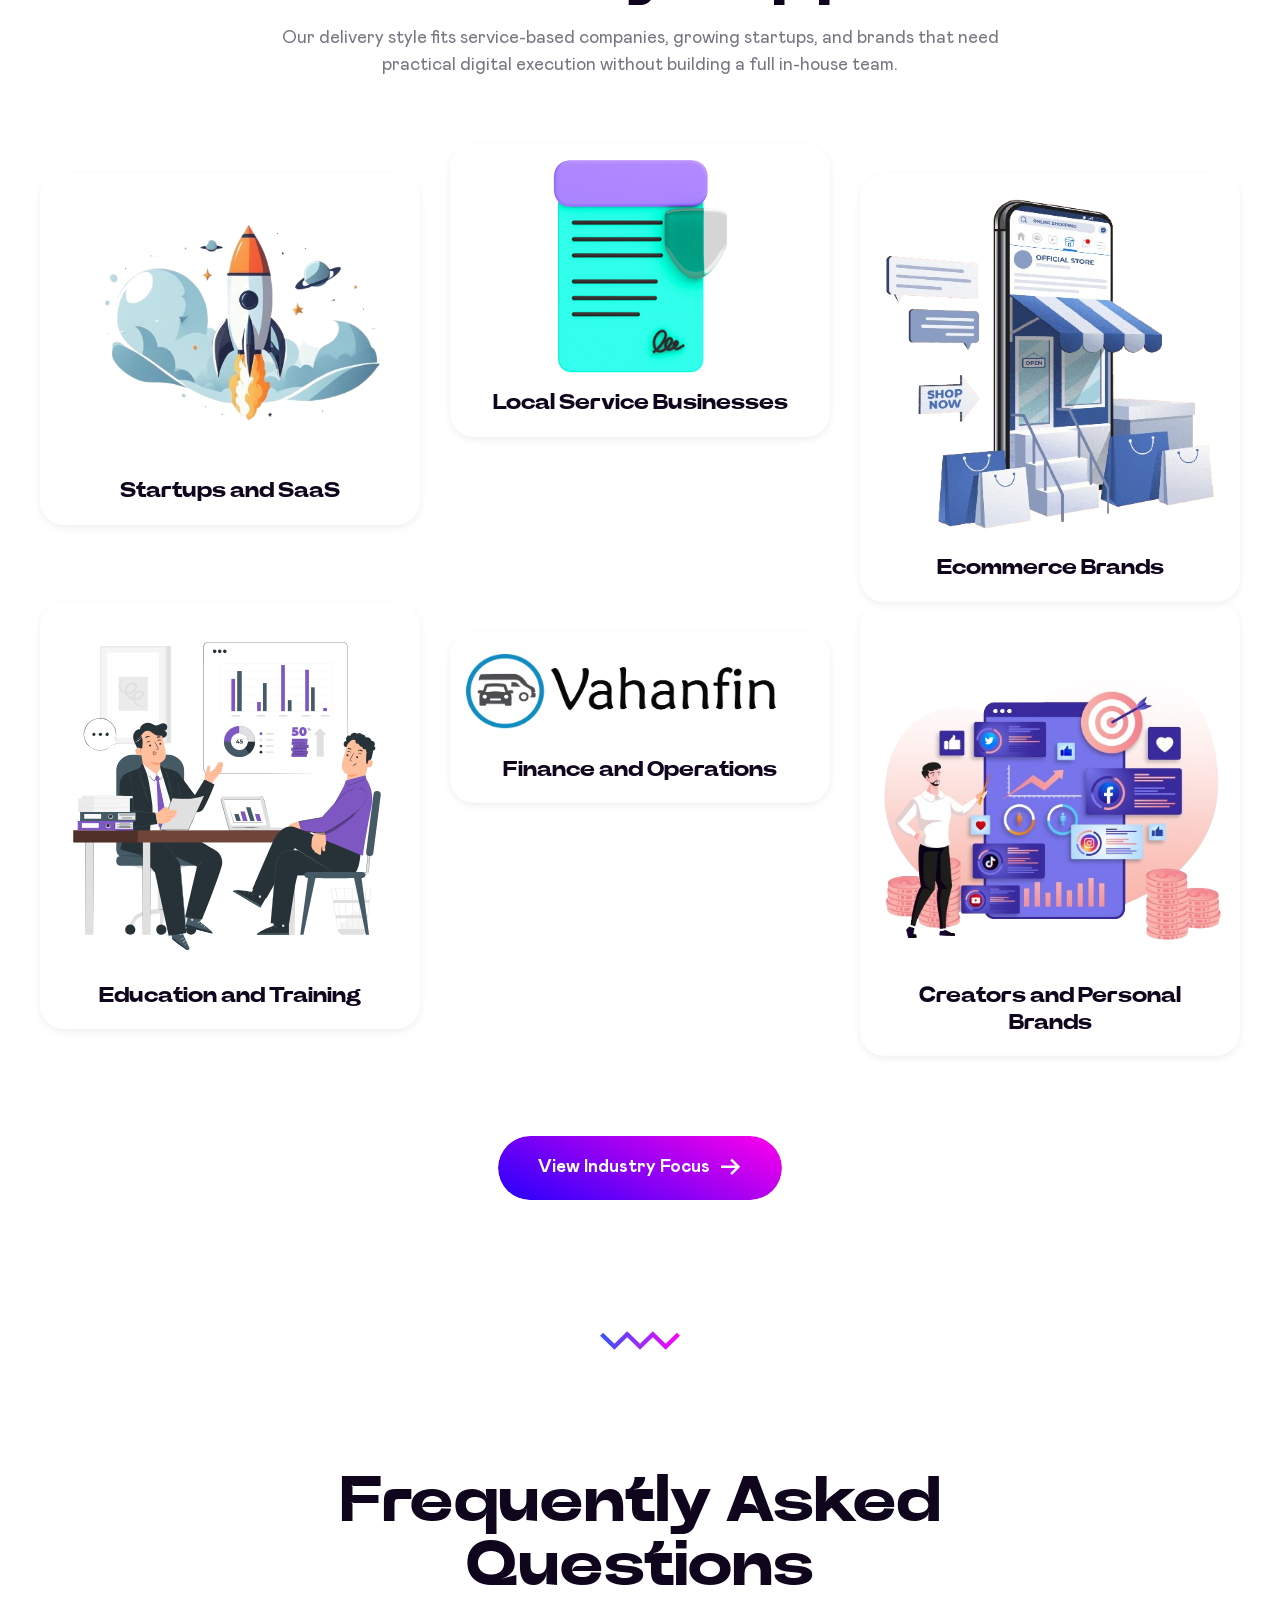
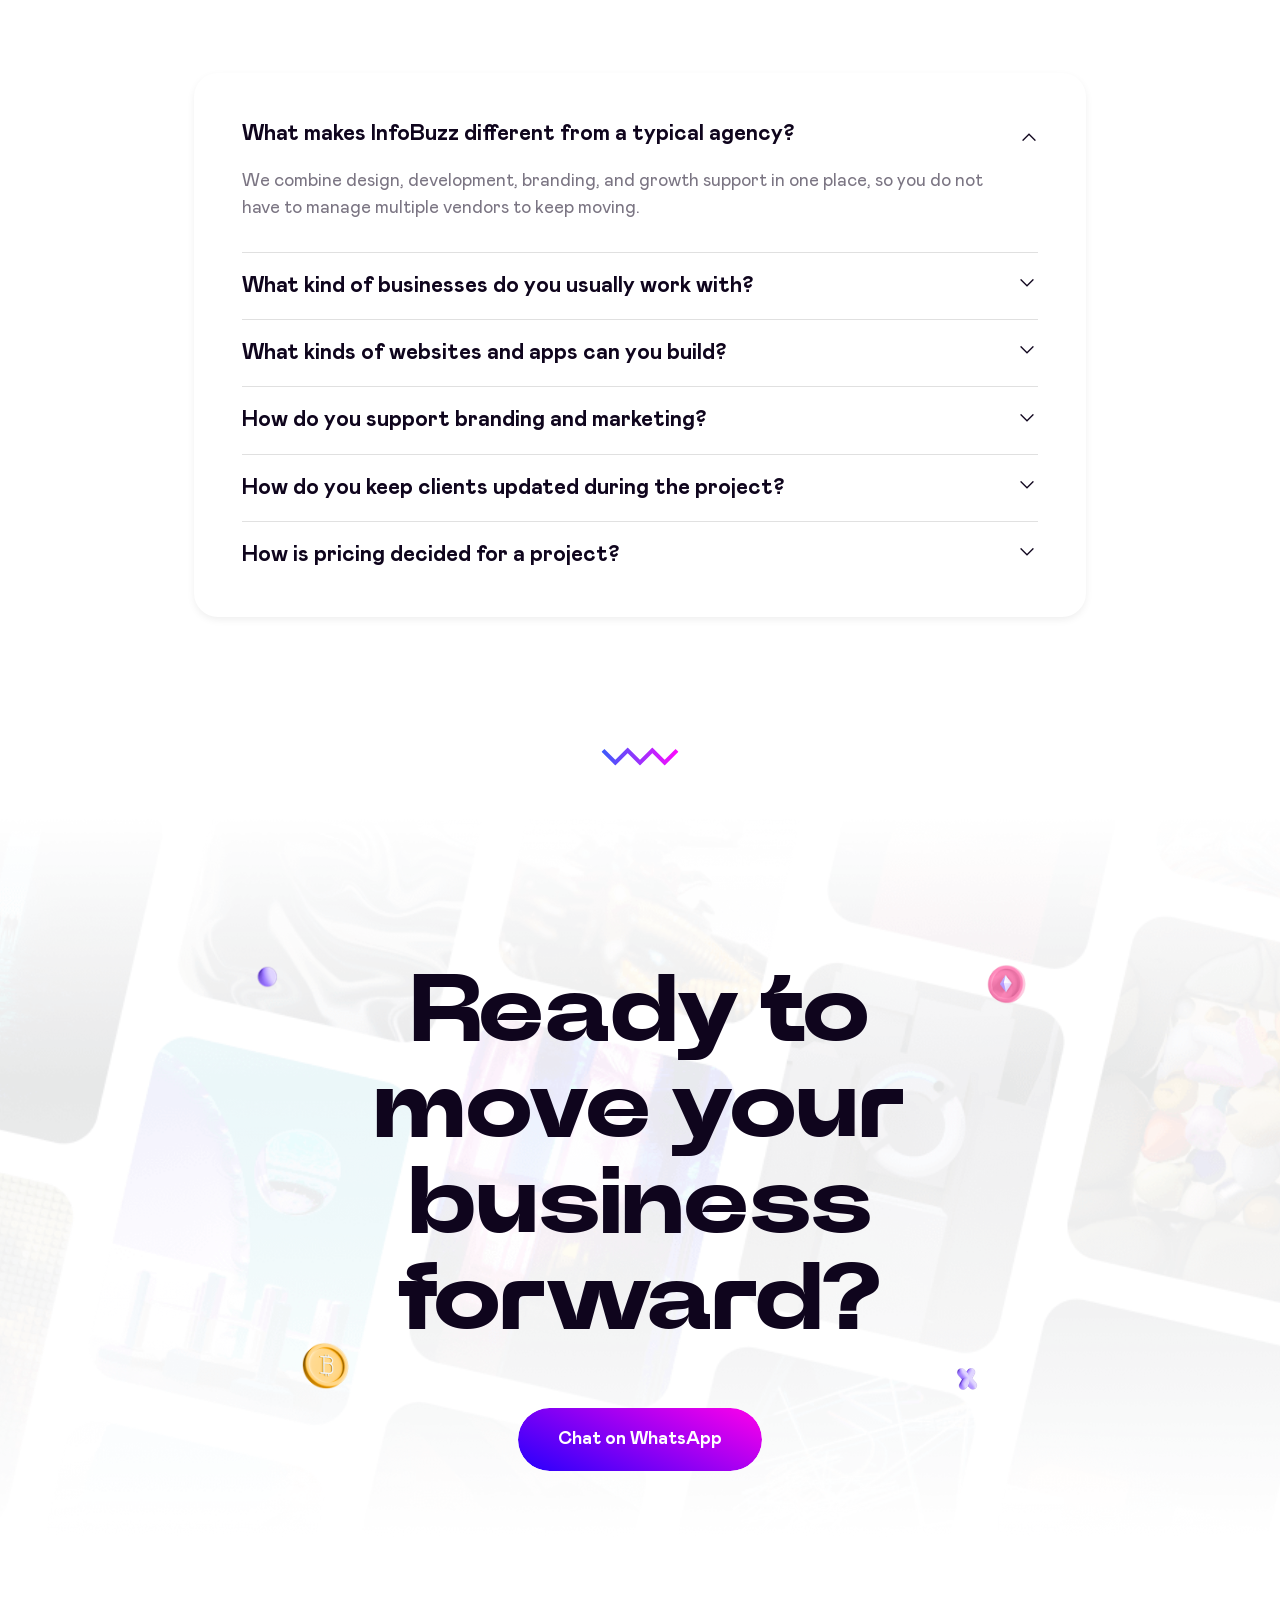
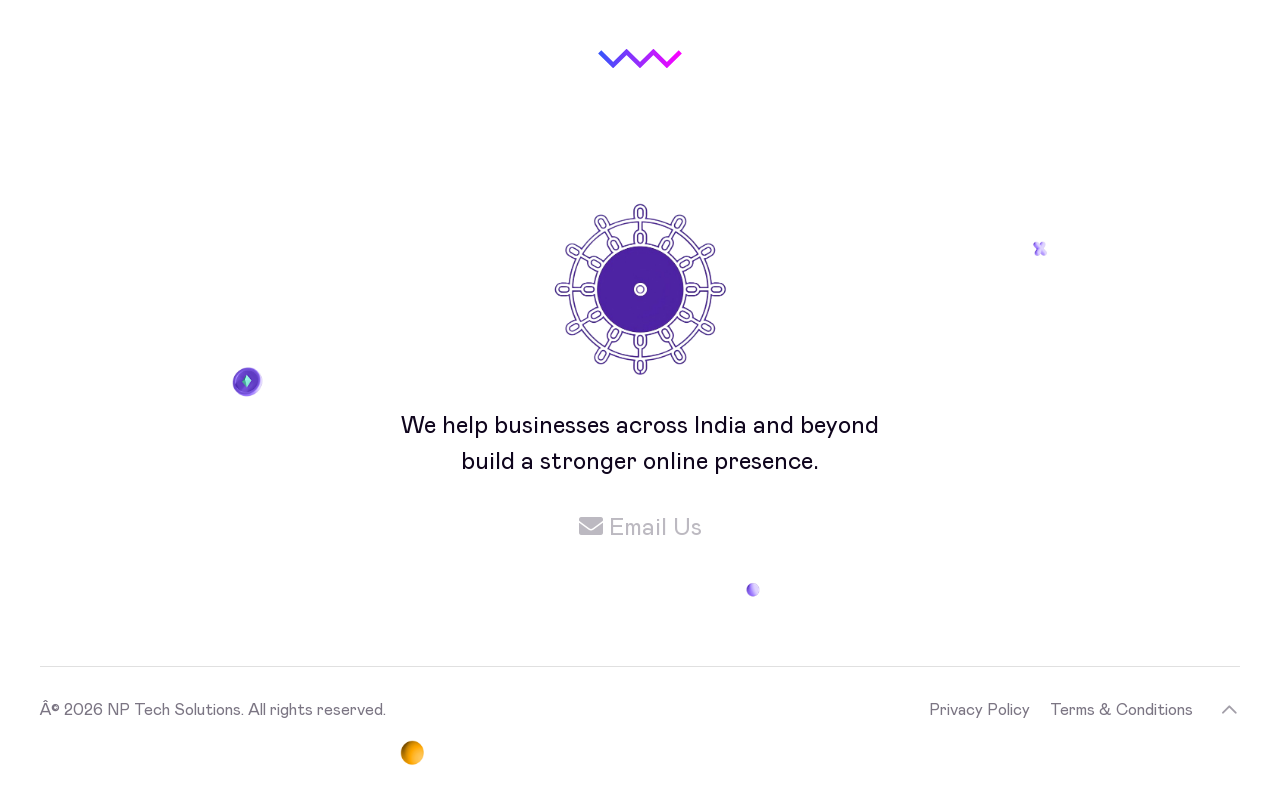
==== commit b3c5b8d0: "chnaged the logo" ====
--- a/index.html
+++ b/index.html
@@ -1683,7 +1683,7 @@
                                                                                 <a href="/">
                                                                                     <img
                                                                                         decoding="async"
-                                                                                        src="nplogo.png"
+                                                                                        src="/img/nplogo.png"
                                                                                         width="200"
                                                                                         alt="Logo"
                                                                                     >
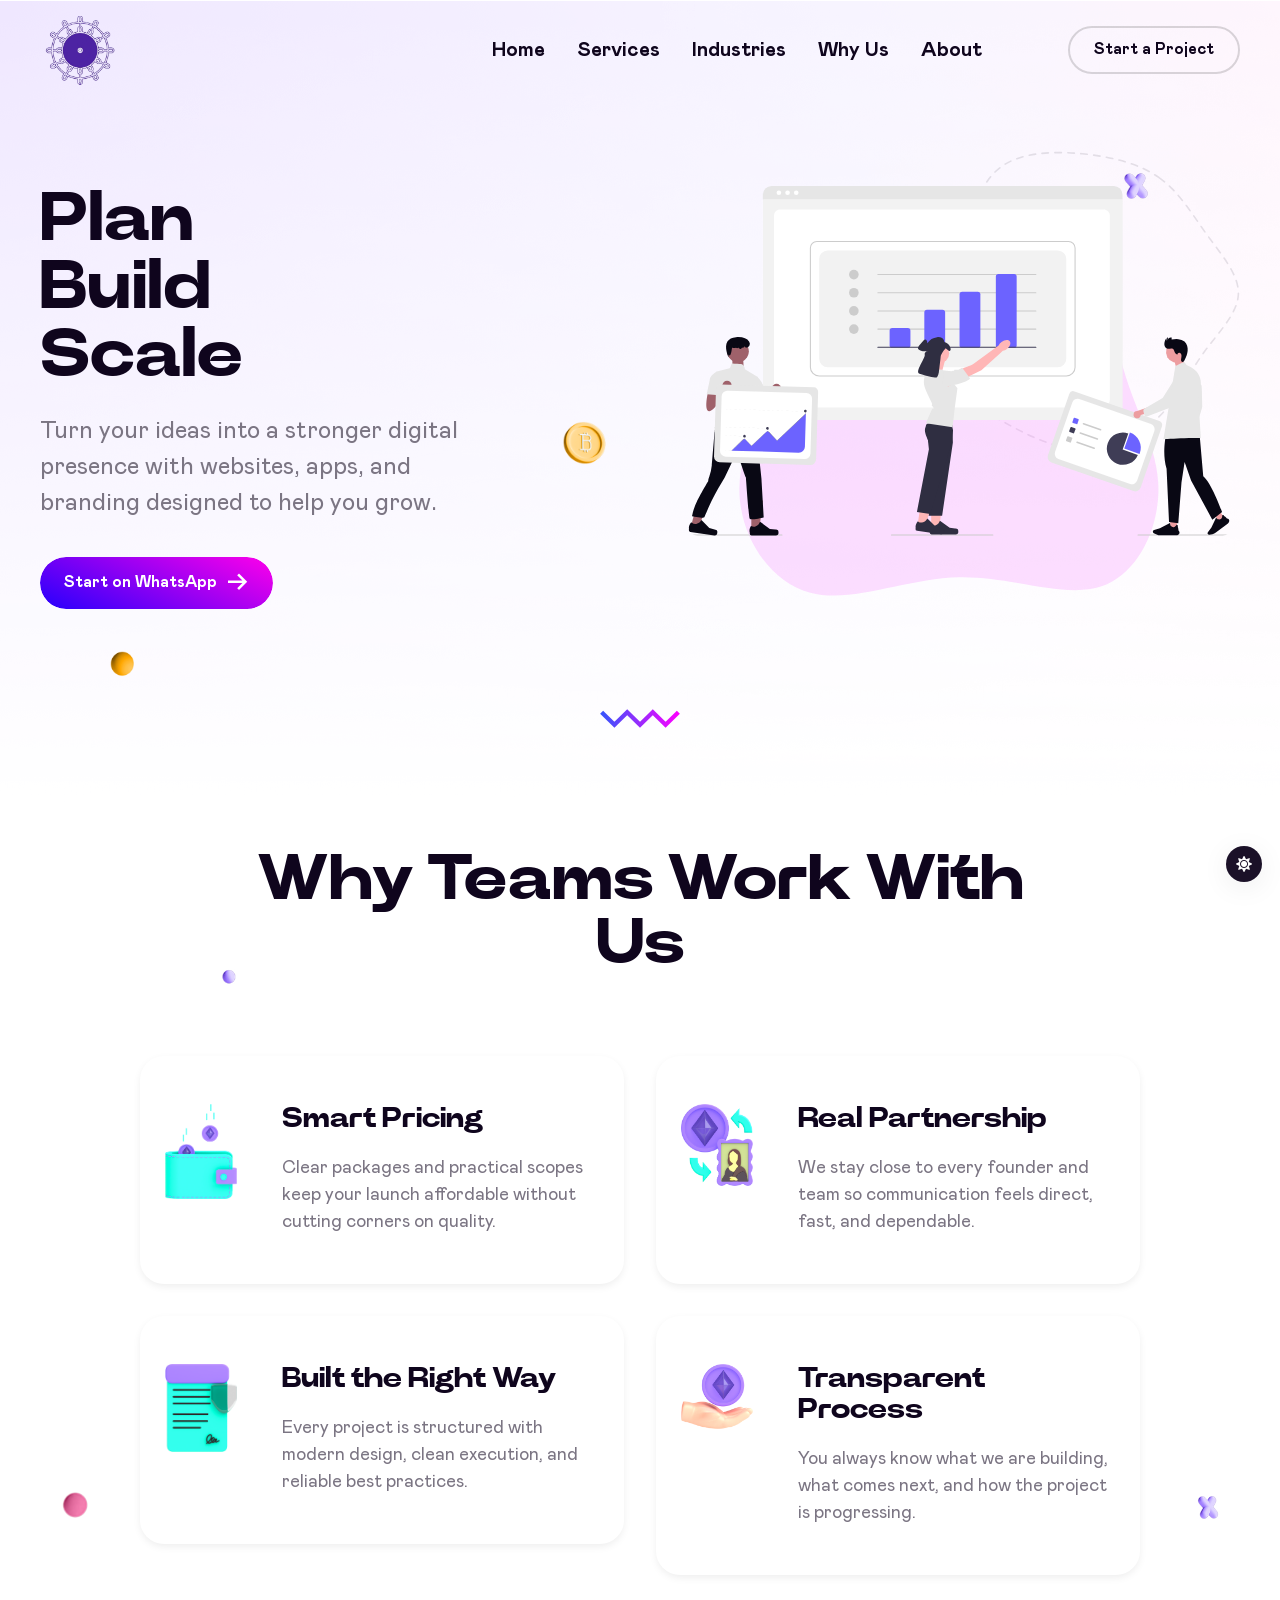
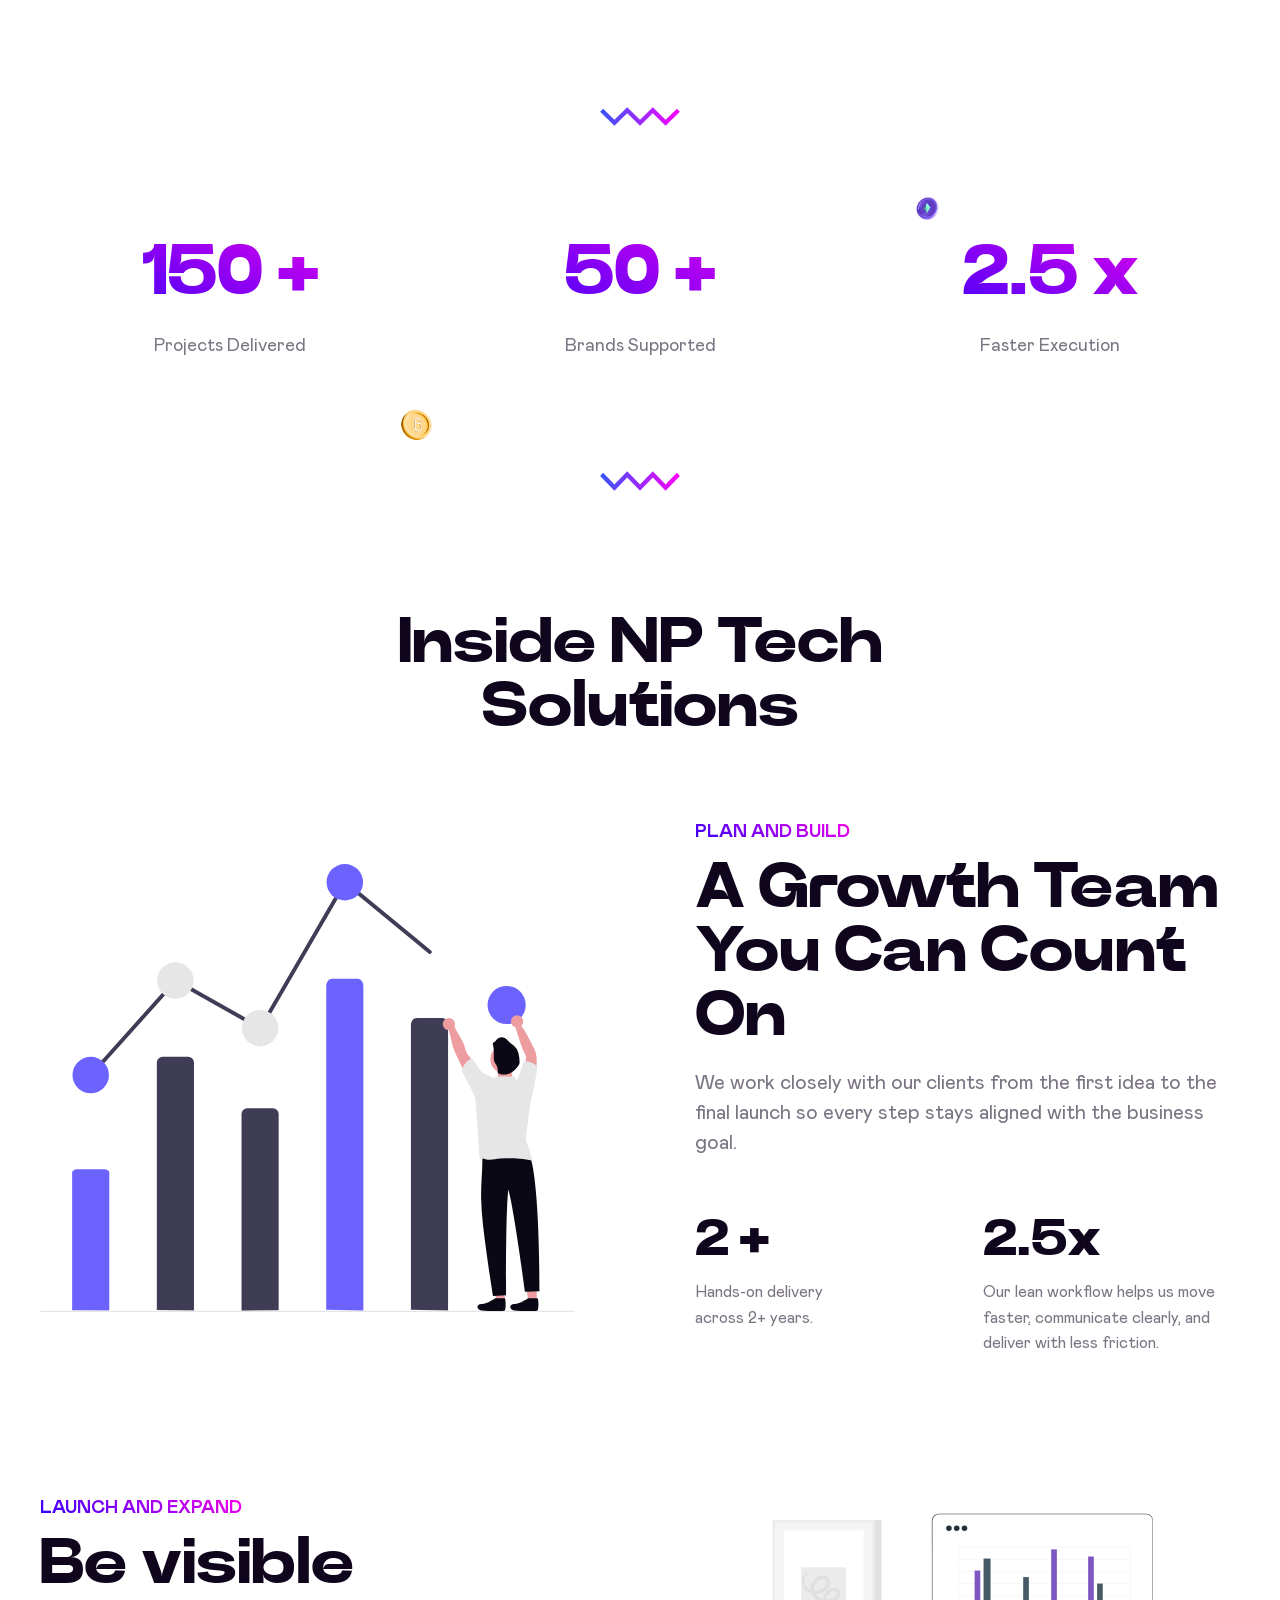
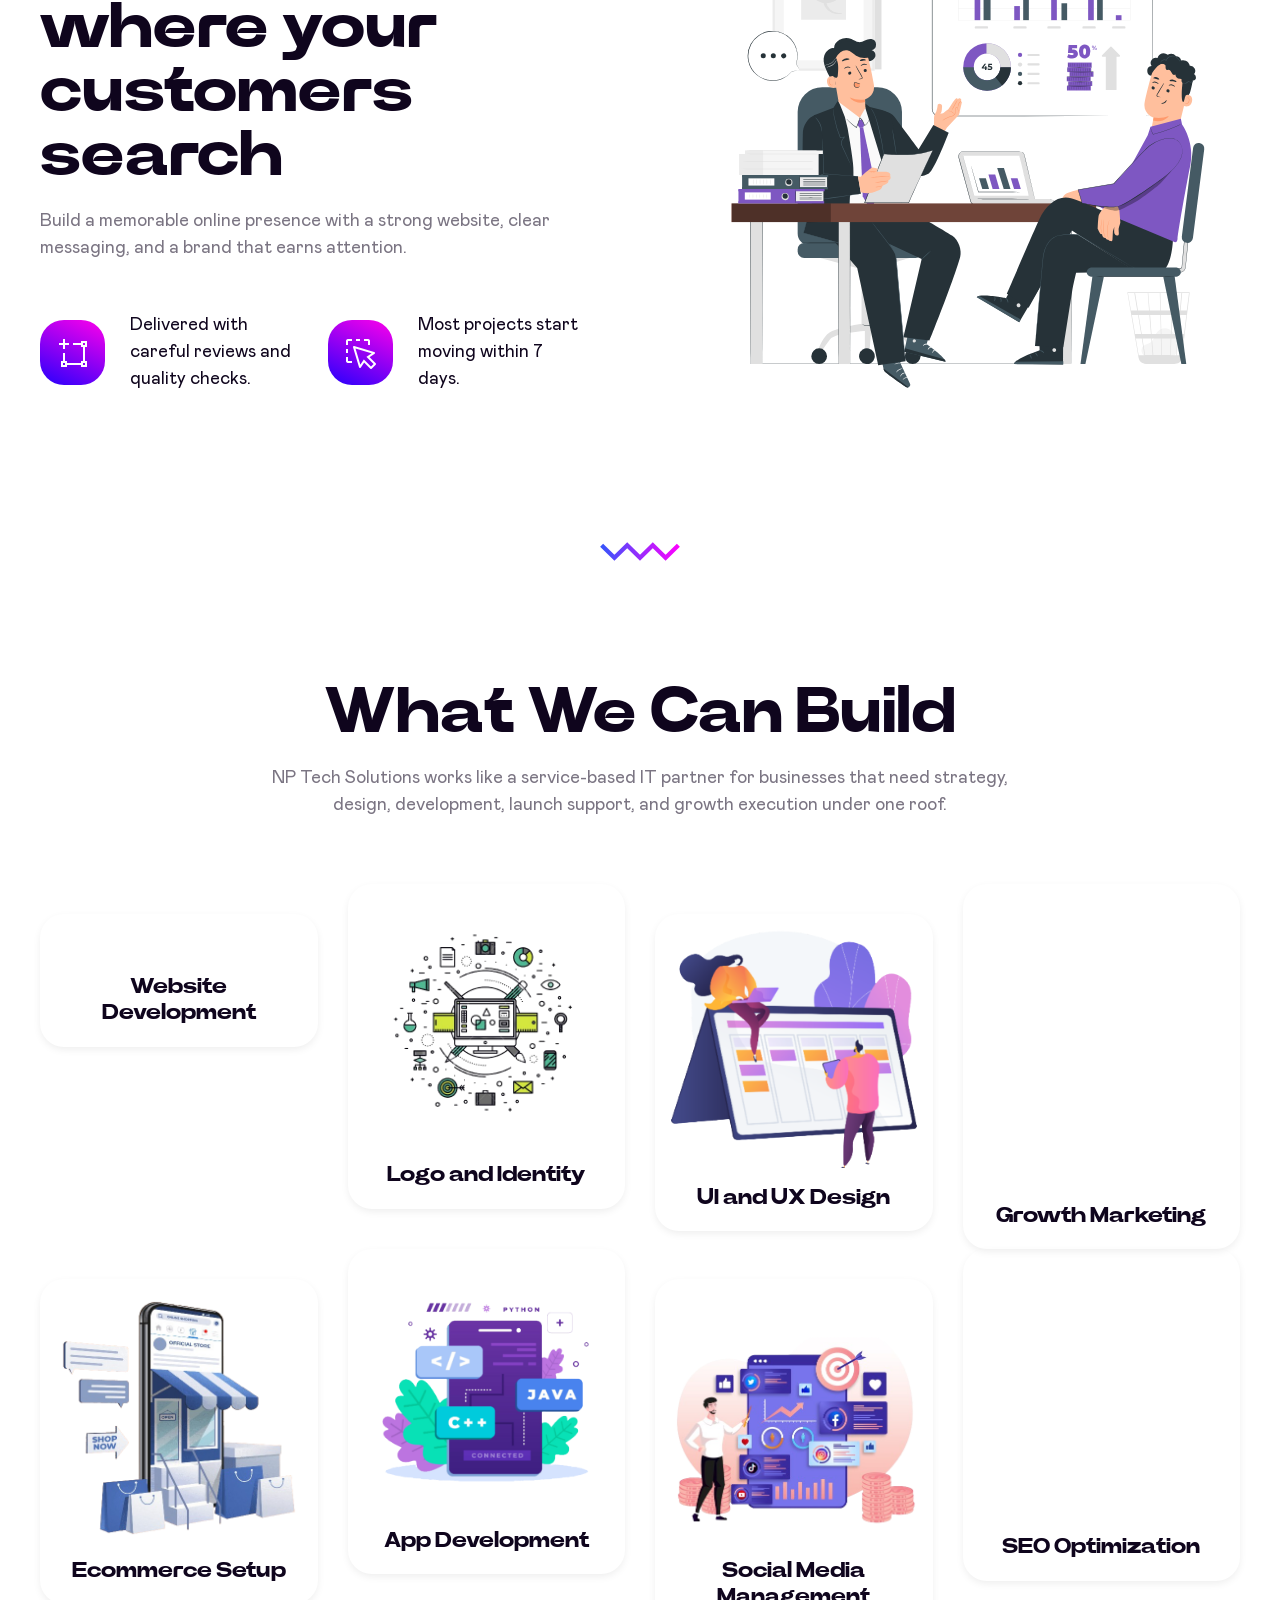
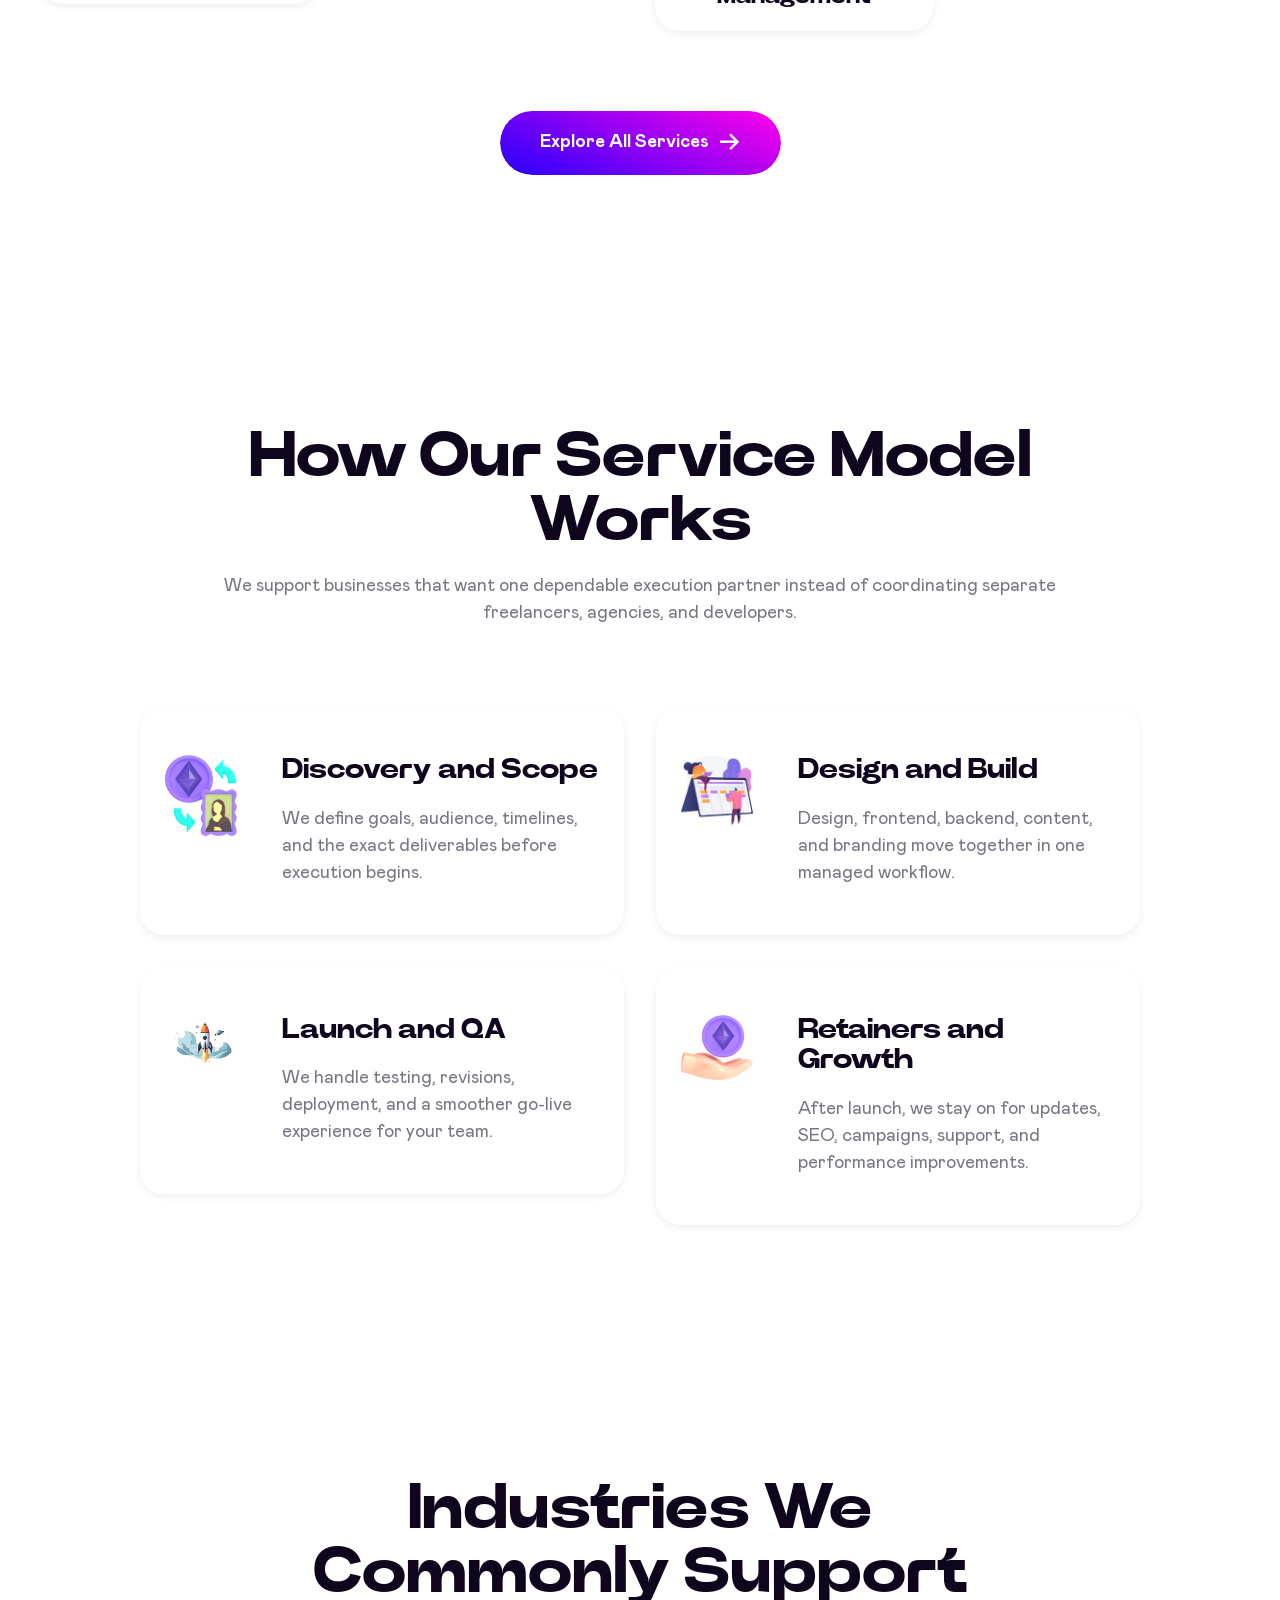
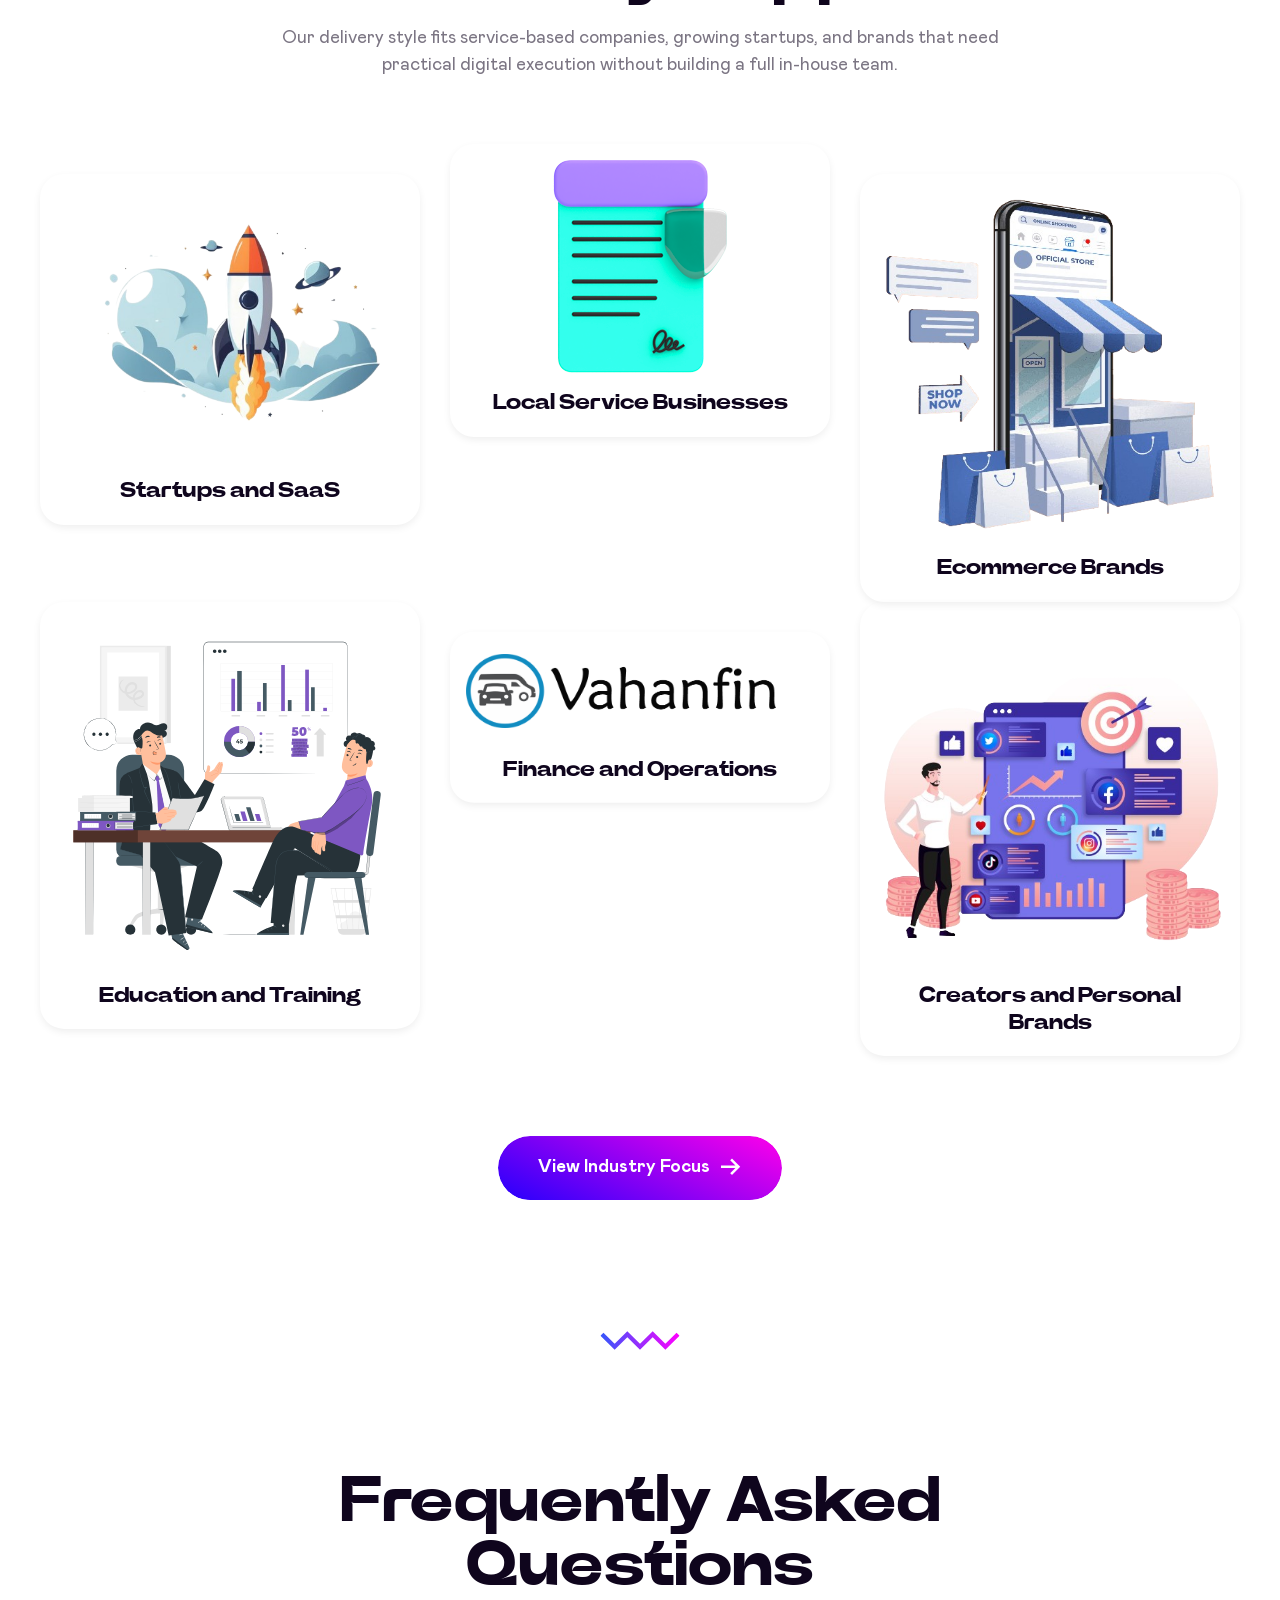
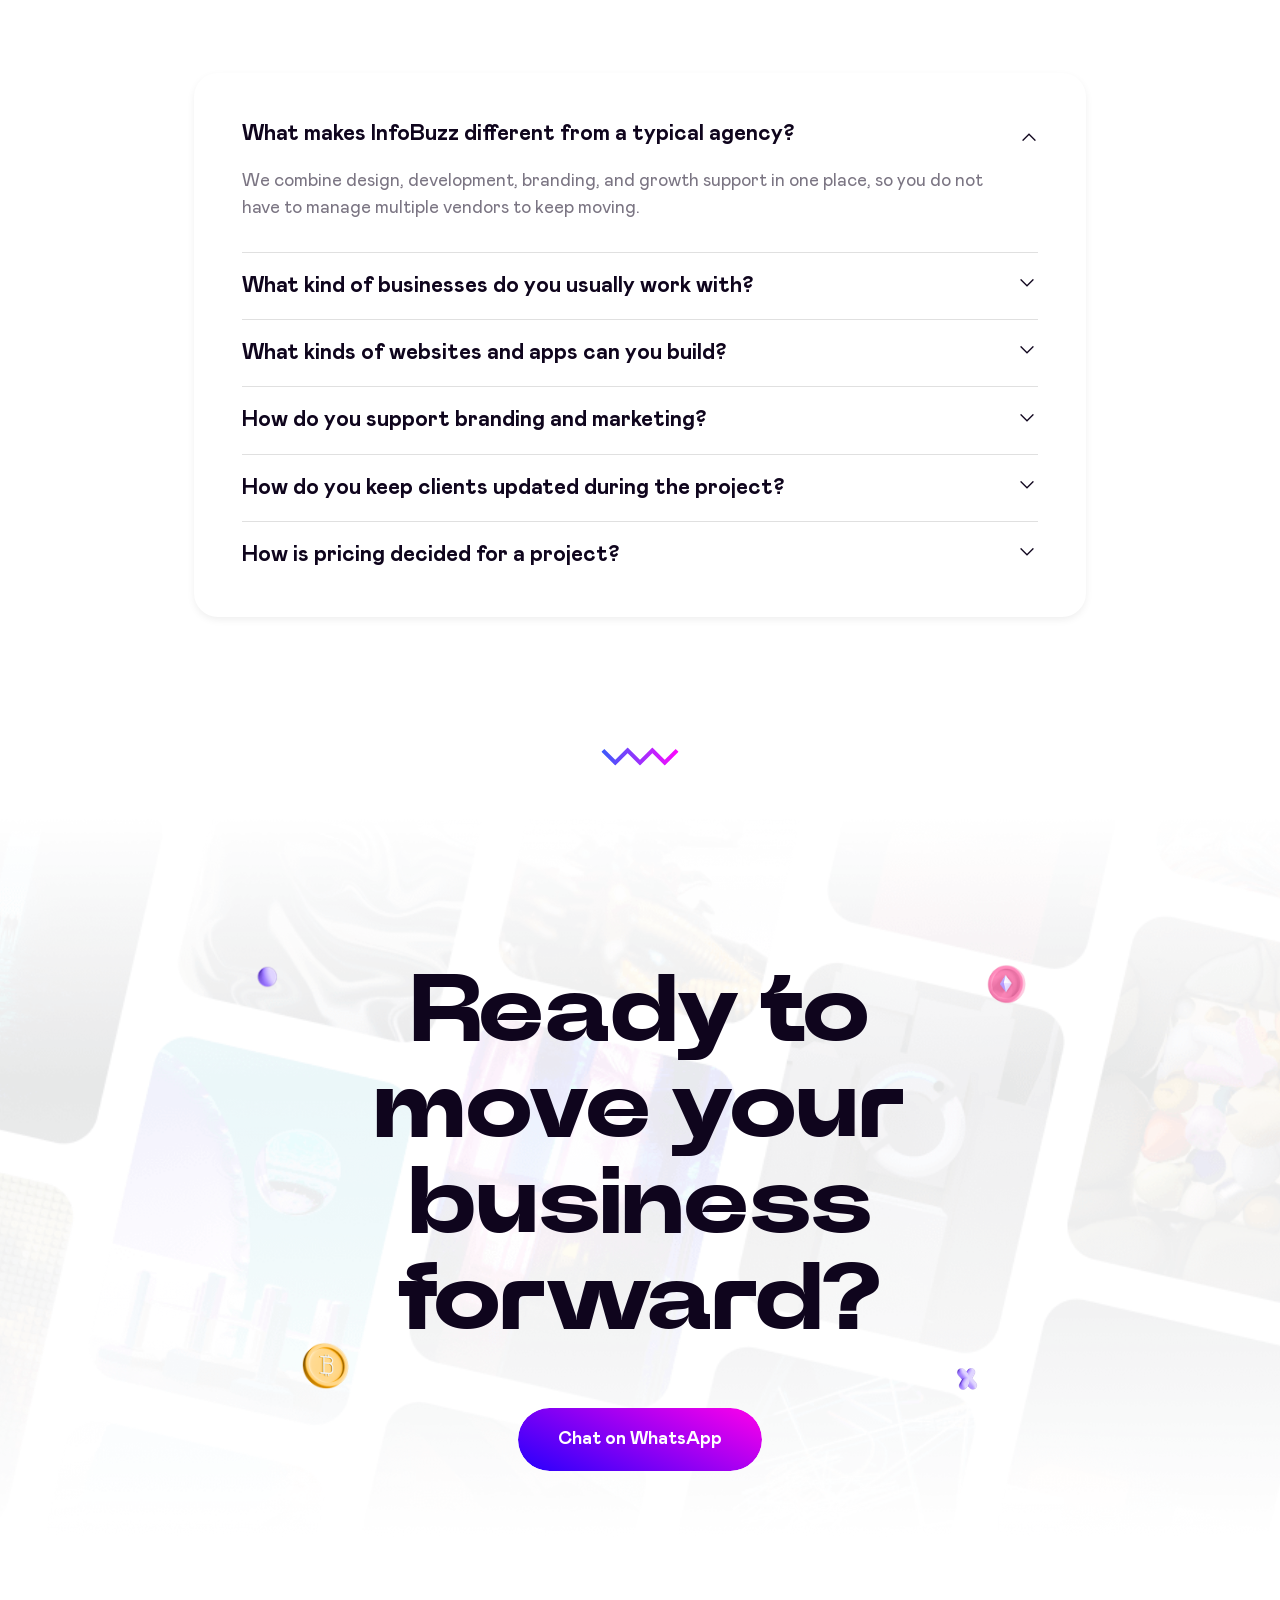
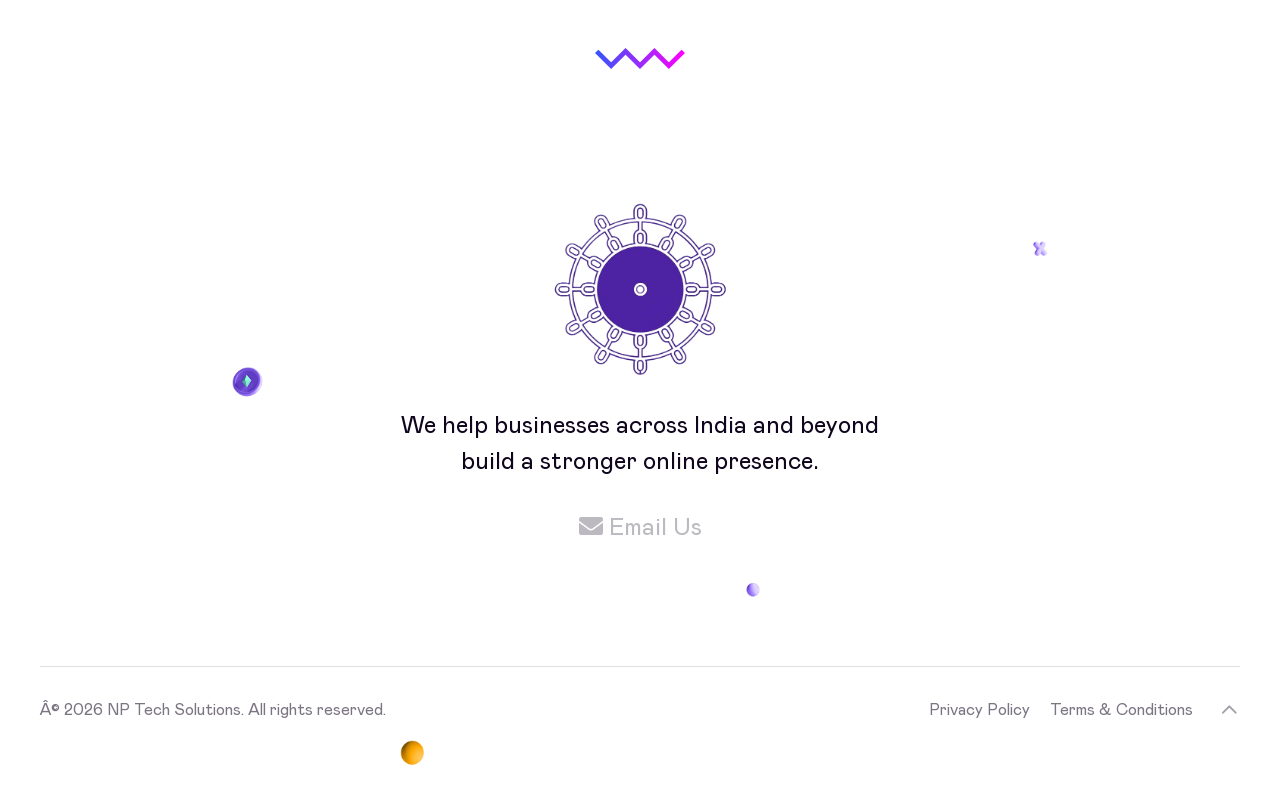
==== commit 2b0faab9: "chnaged the width" ====
--- a/index.html
+++ b/index.html
@@ -229,10 +229,10 @@
                                         <nav class="tgmenu__nav">
                                             <div class="logo">
                                                 <a class="light-logo" href="/index.html">
-                                                    <img src="/img/nplogo.png" style="max-width: 100px" alt="Logo">
+                                                    <img src="/img/nplogo.png" style="max-width: 80px" alt="Logo">
                                                 </a>
                                                 <a class="dark-logo" href="/index.html">
-                                                    <img src="/img/nplogo.png" style="max-width: 100px" alt="Logo">
+                                                    <img src="/img/nplogo.png" style="max-width: 80px" alt="Logo">
                                                 </a>
                                             </div>
                                             <div class="tgmenu__navbar-wrap tgmenu__main-menu d-none d-lg-flex">
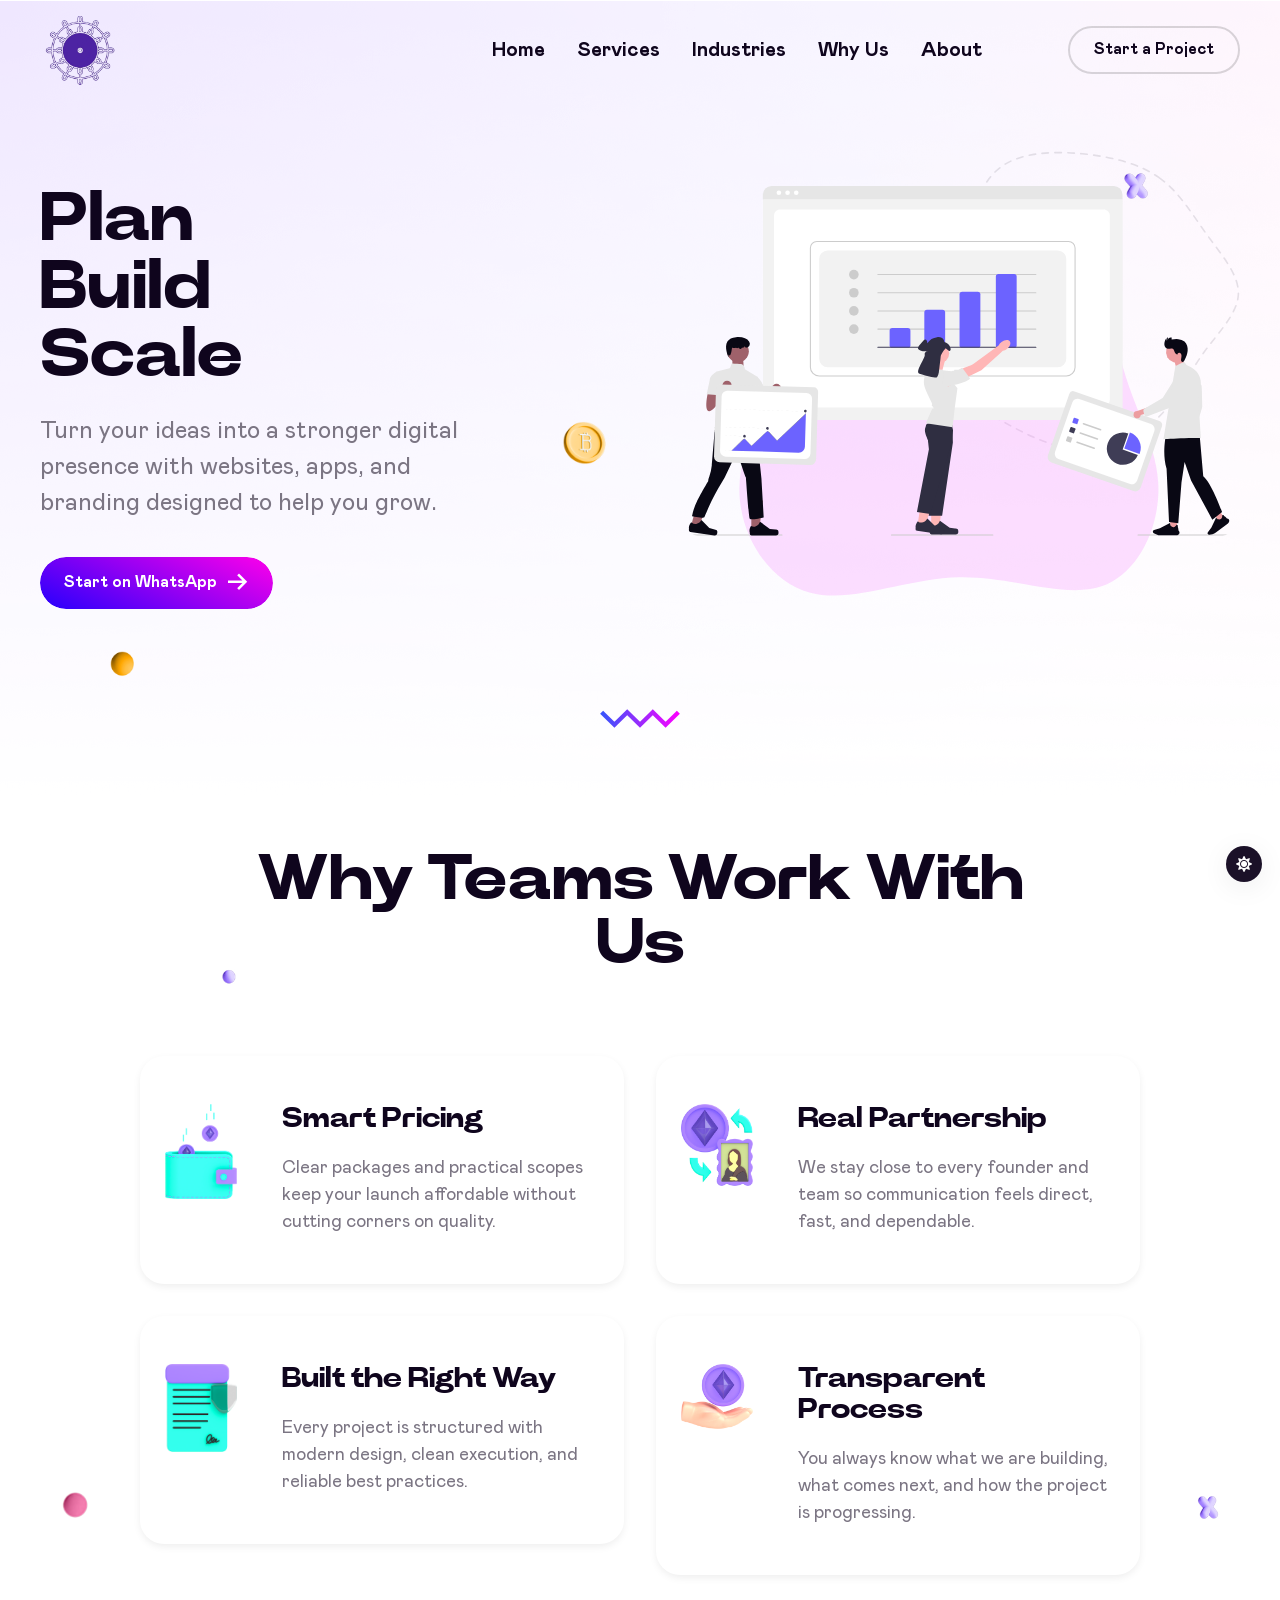
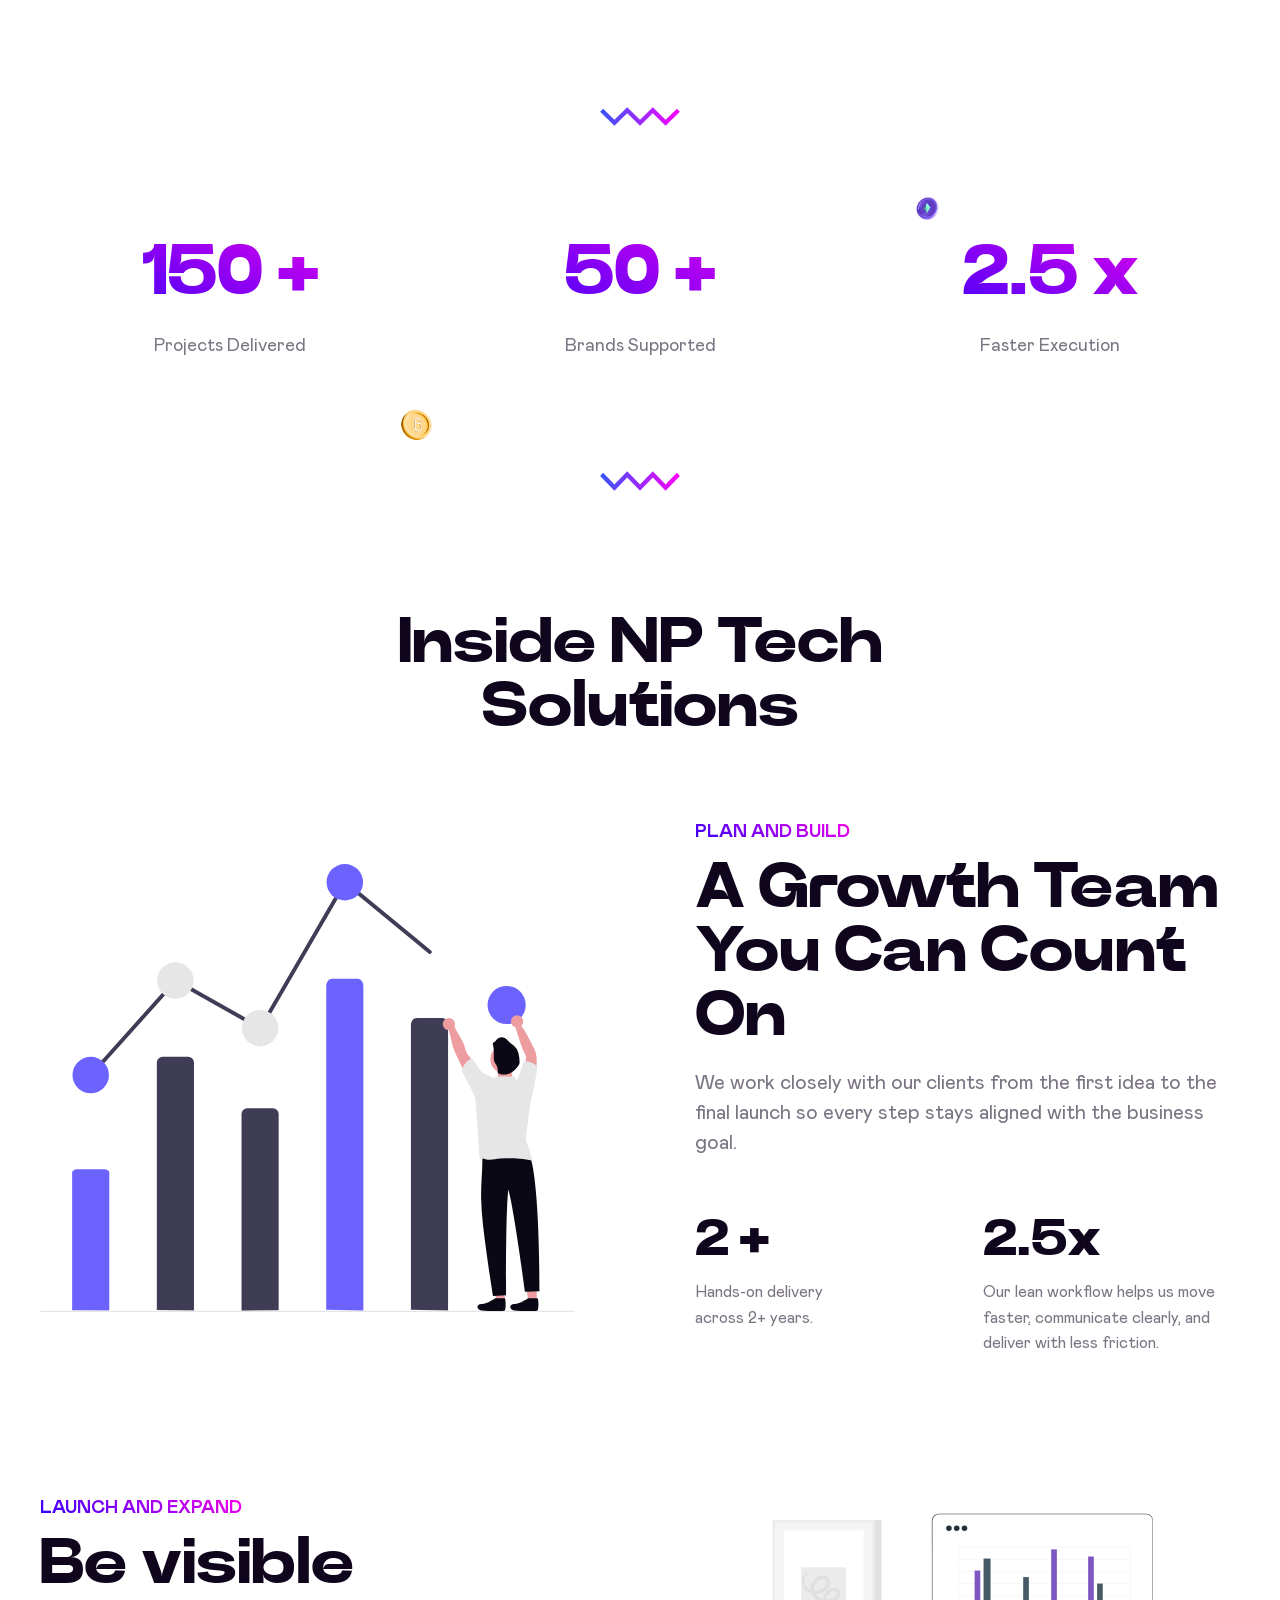
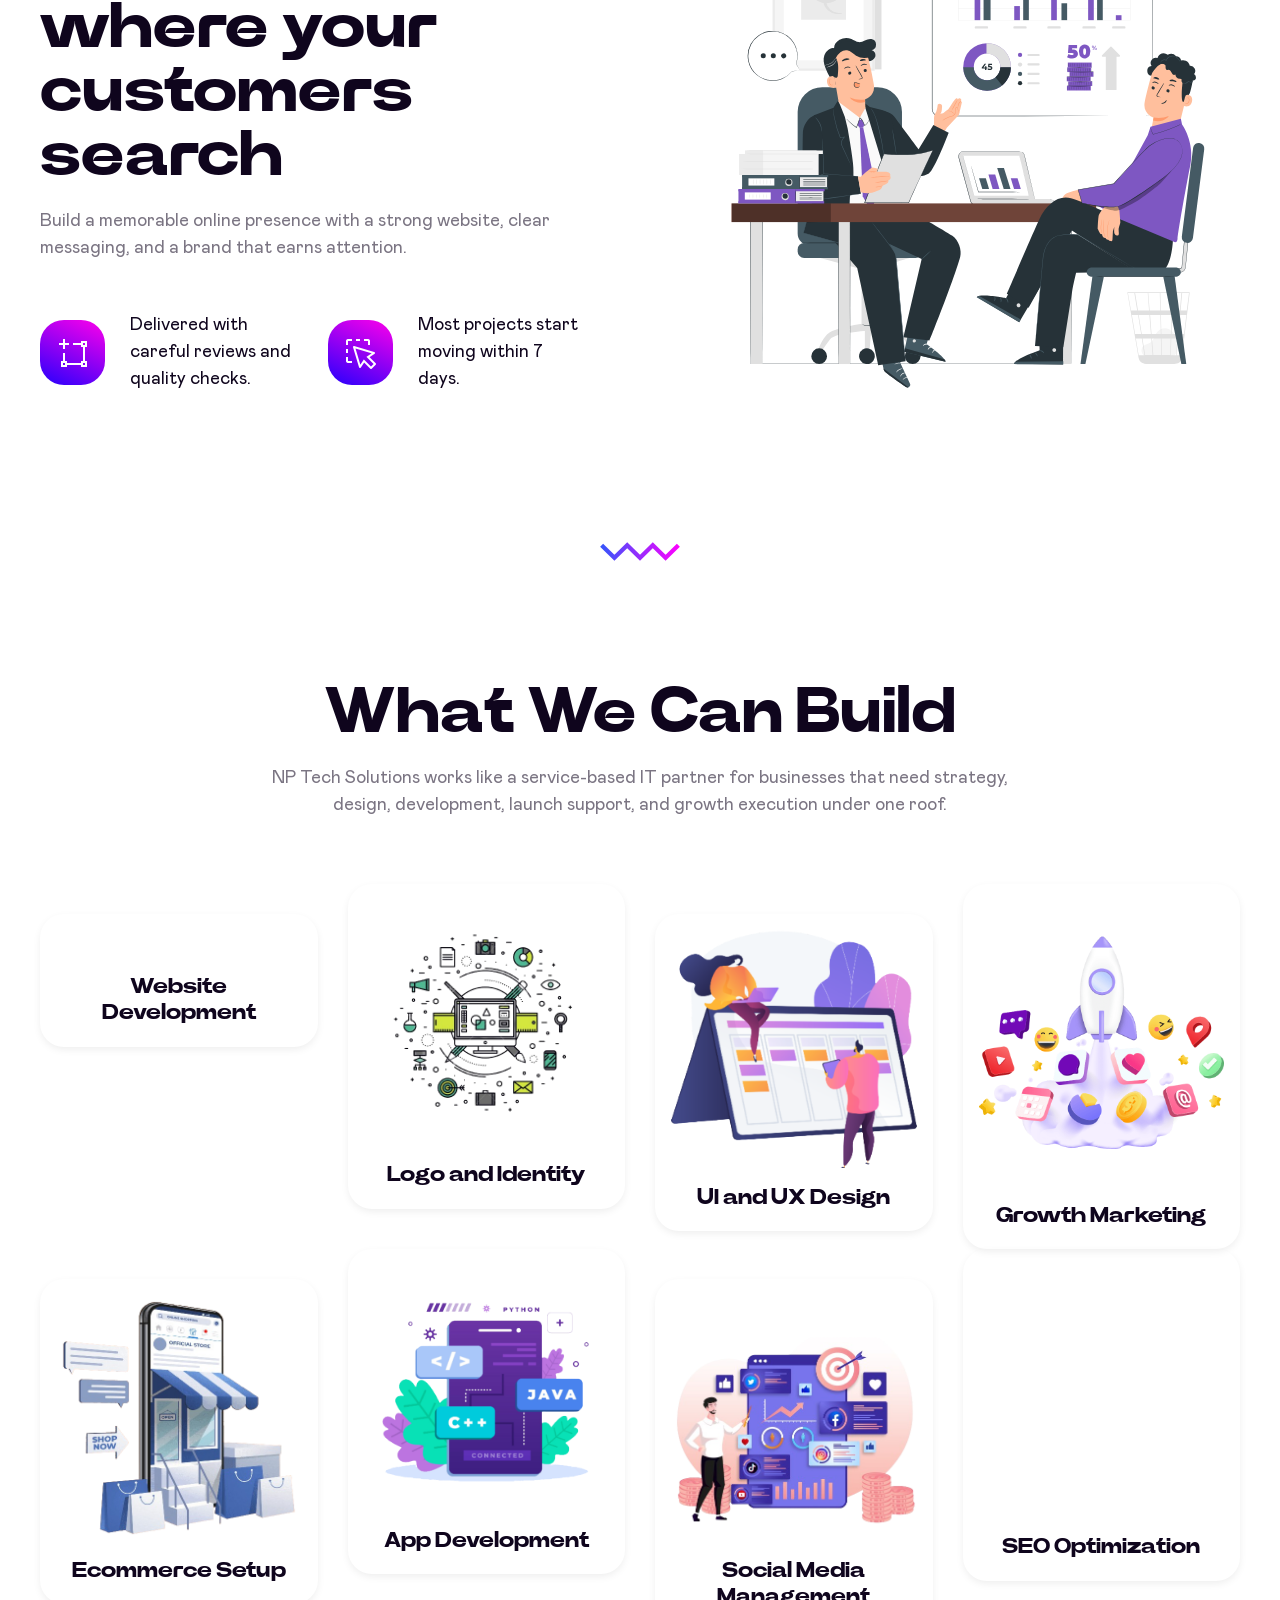
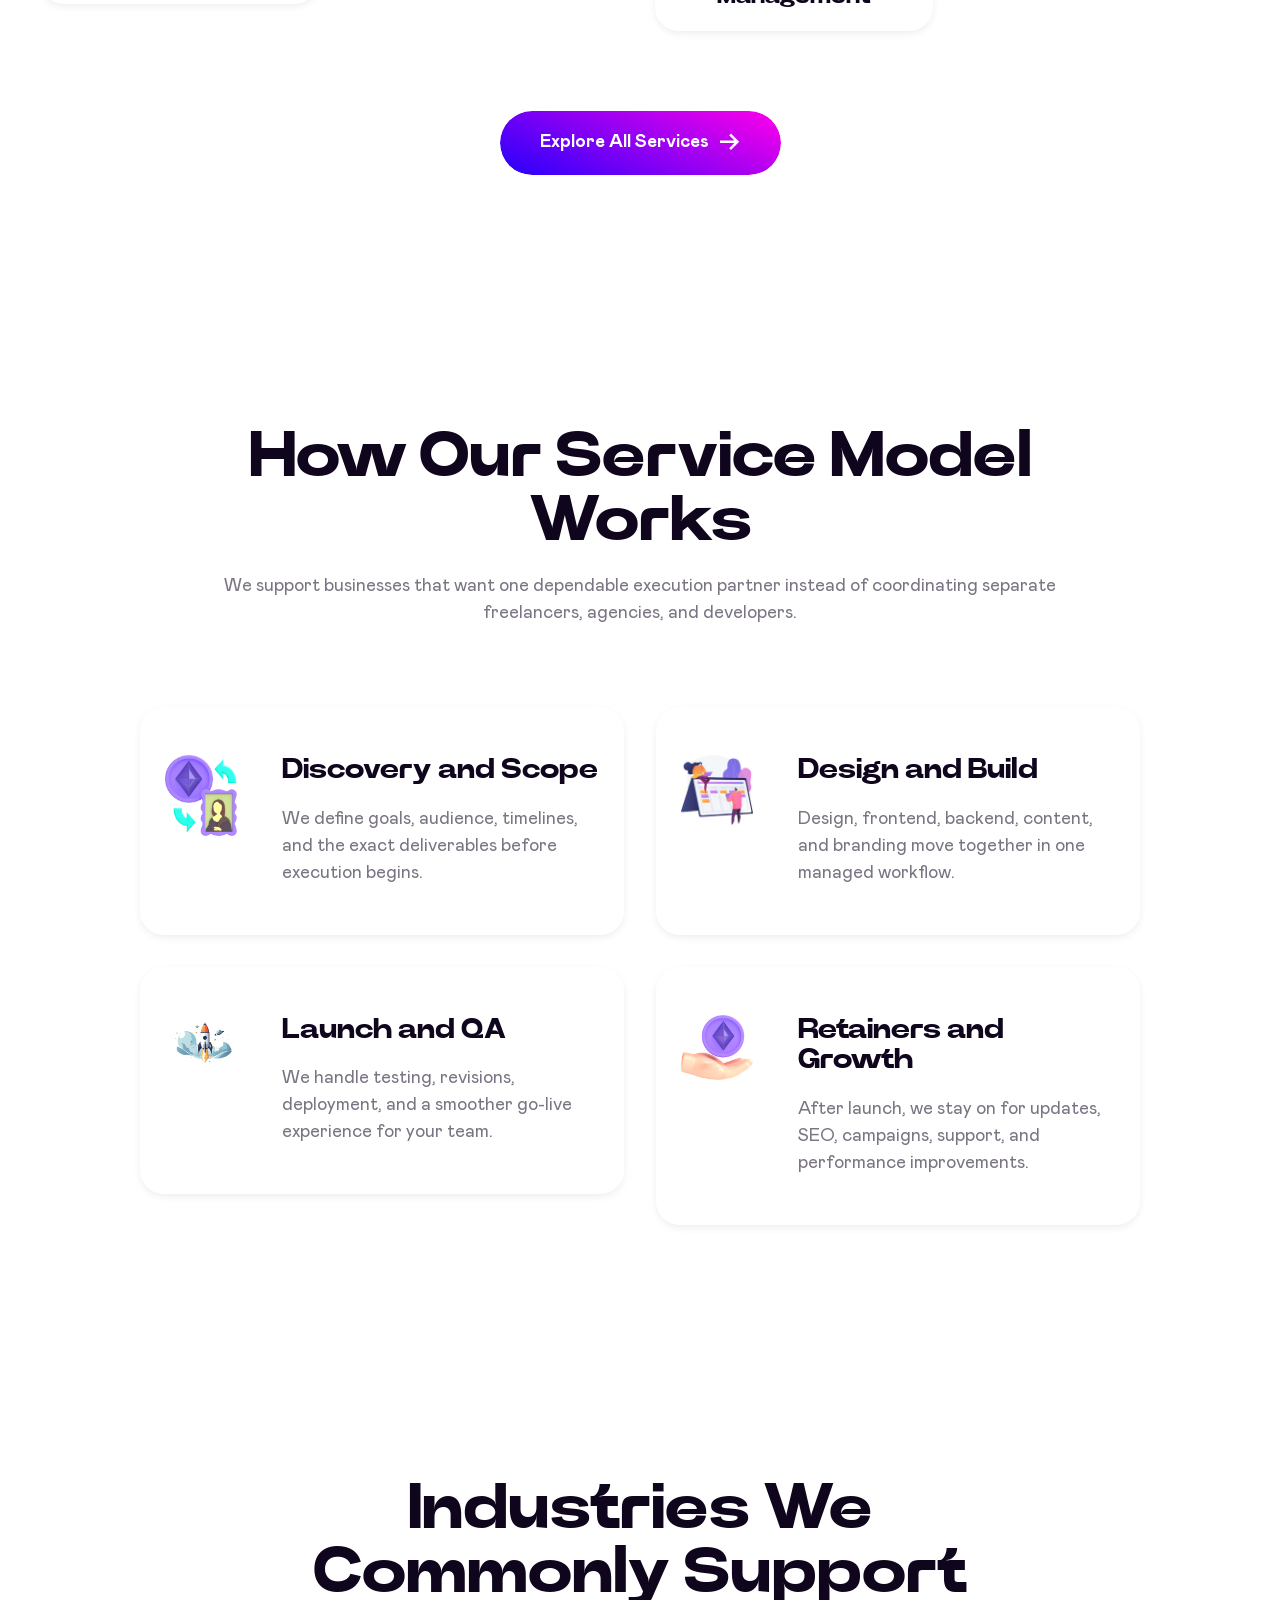
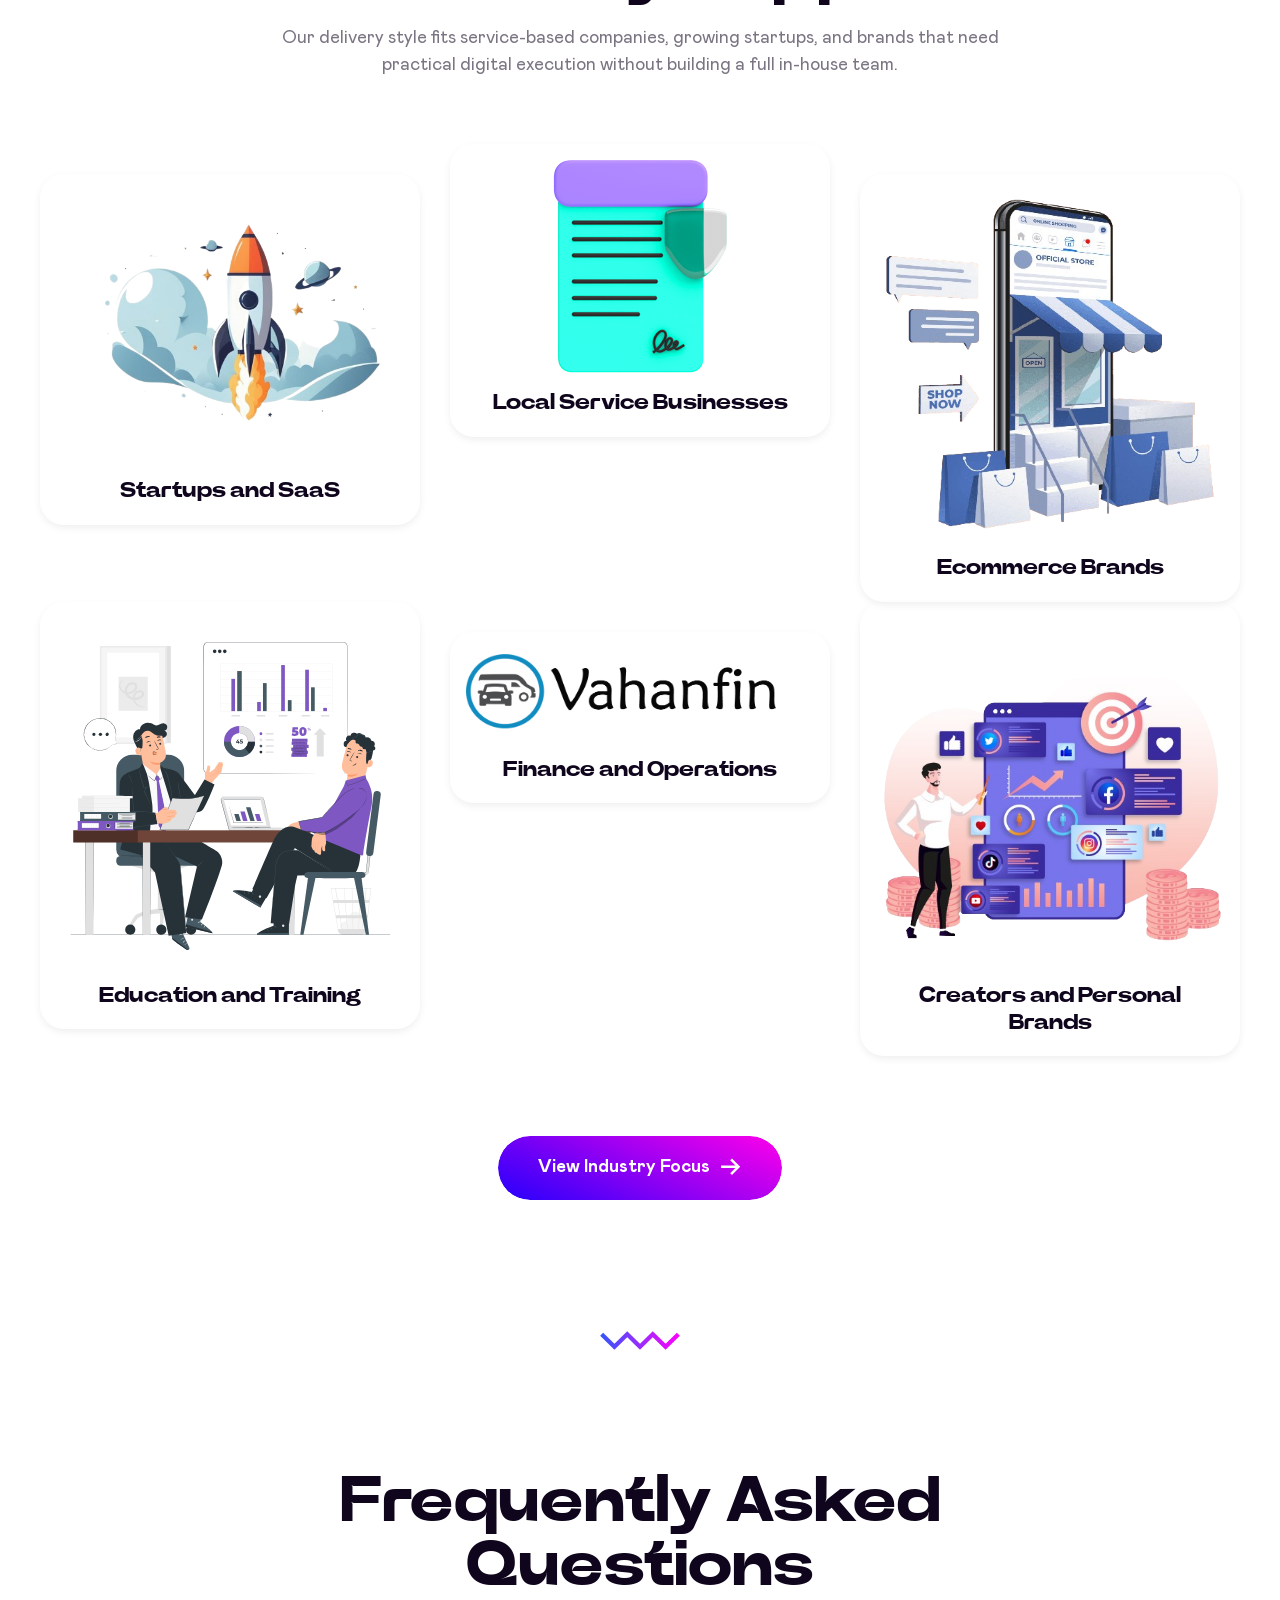
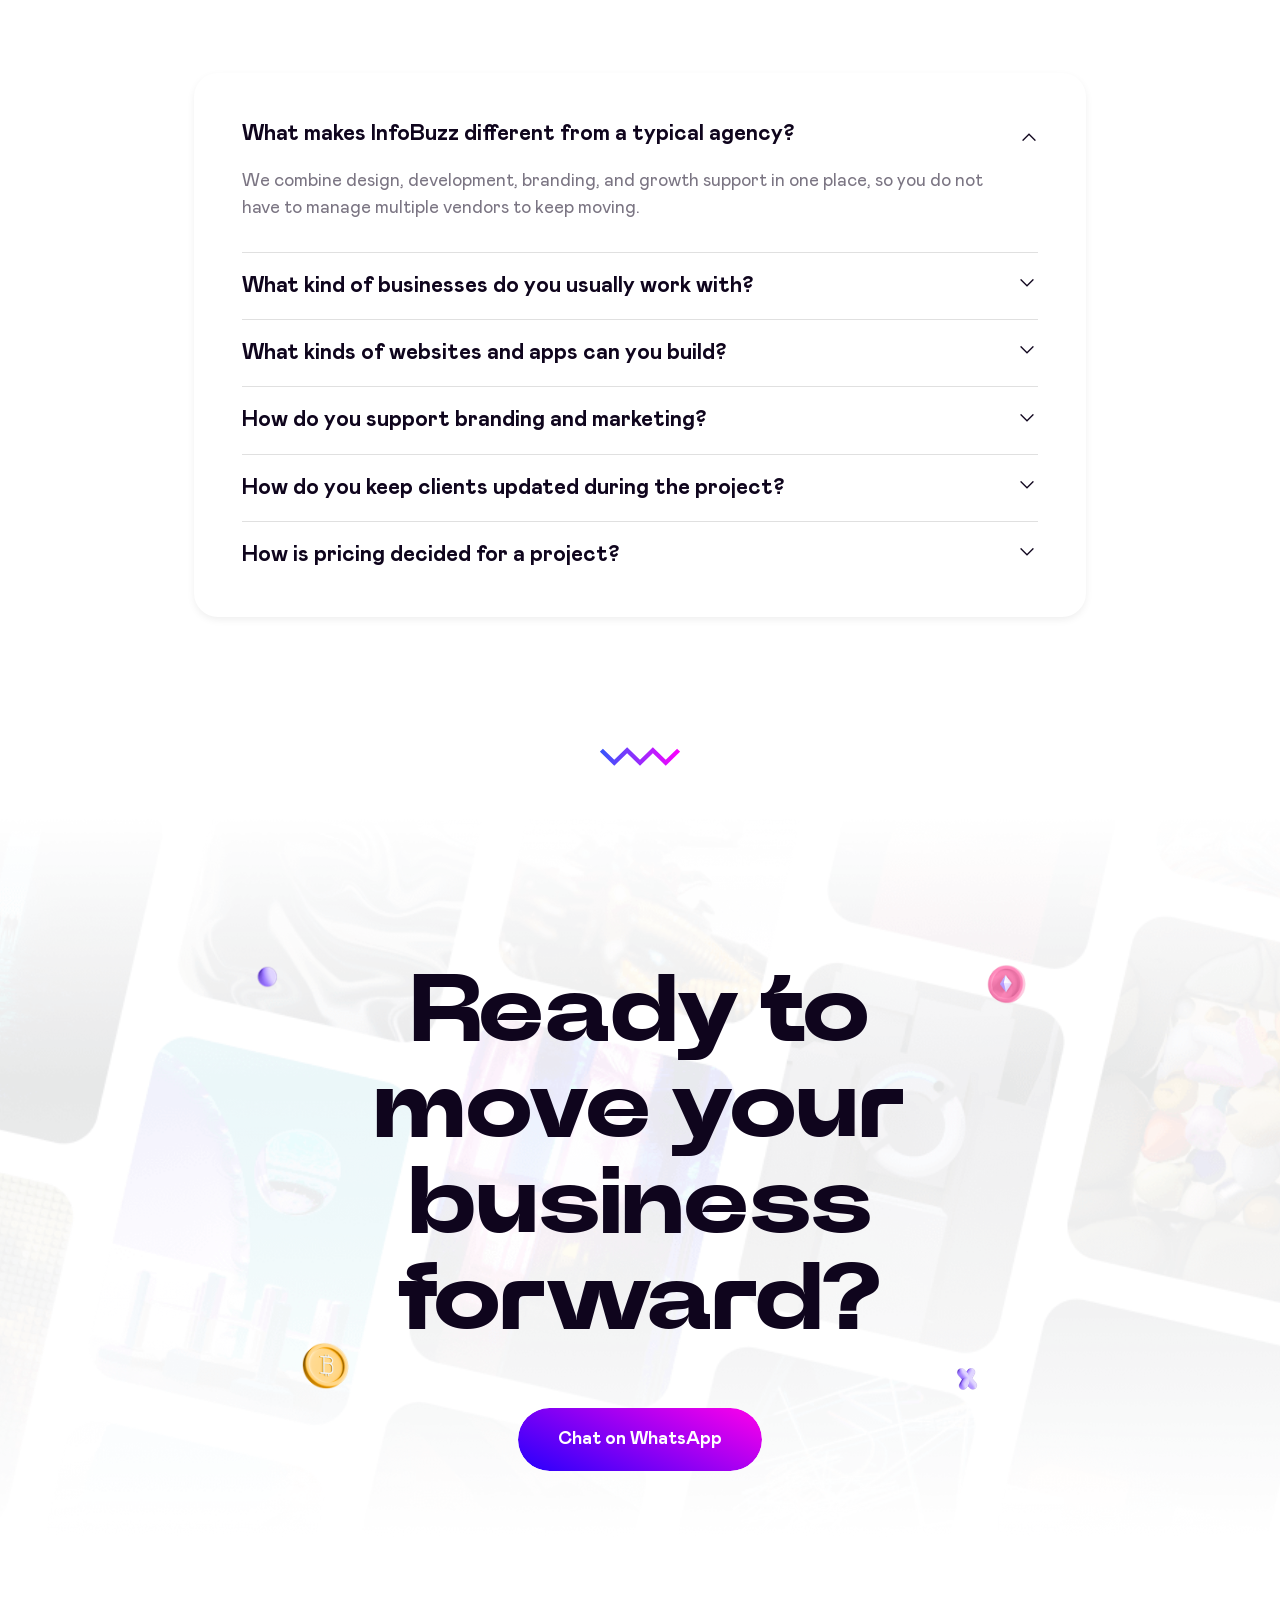
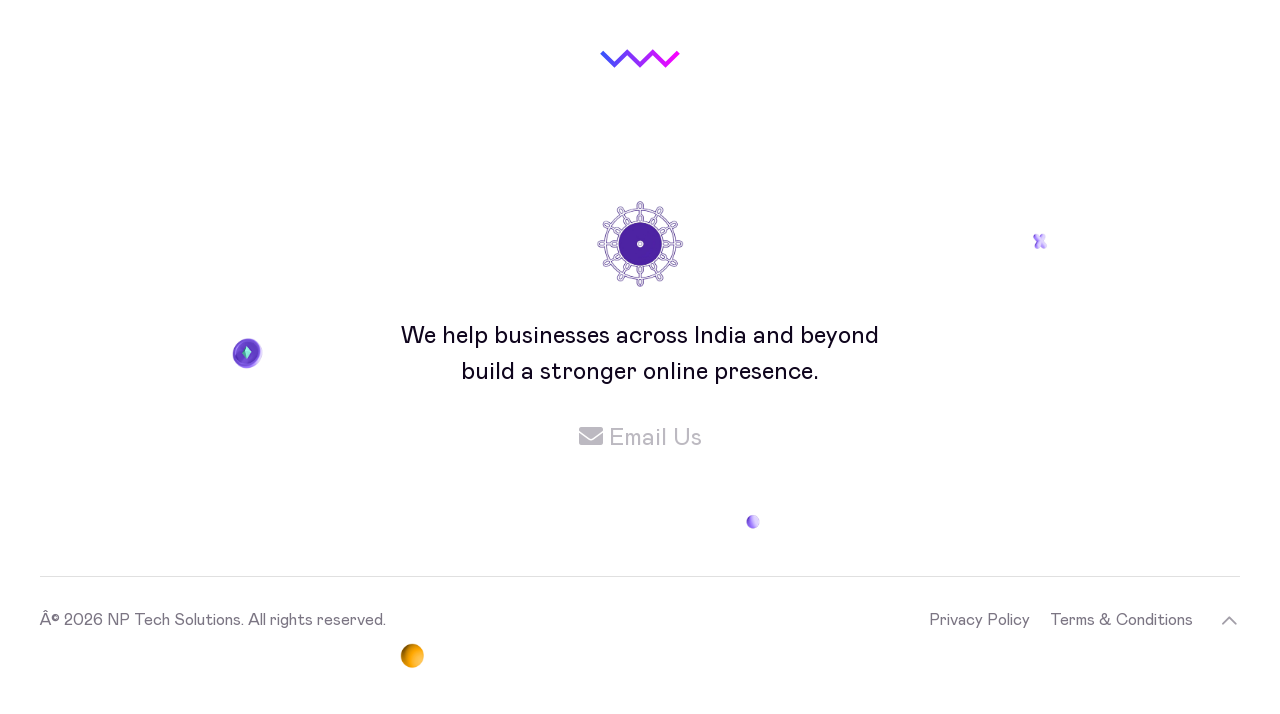
==== commit 1043fd6c: "updated width" ====
--- a/index.html
+++ b/index.html
@@ -278,10 +278,10 @@
                                             </div>
                                             <div class="nav-logo">
                                                 <a class="light-logo" href="/index.html">
-                                                    <img src="/img/nplogo.png" style="max-width: 120px" alt="Logo">
+                                                    <img src="/img/nplogo.png" style="max-width: 80px" alt="Logo">
                                                 </a>
                                                 <a class="dark-logo" href="/index.html">
-                                                    <img src="/img/nplogo.png" style="max-width: 120px" alt="Logo">
+                                                    <img src="/img/nplogo.png" style="max-width: 80px" alt="Logo">
                                                 </a>
                                             </div>
                                             <div class="tgmobile__menu-outer">
@@ -1684,7 +1684,7 @@
                                                                                     <img
                                                                                         decoding="async"
                                                                                         src="/img/nplogo.png"
-                                                                                        width="200"
+                                                                                        width="100"
                                                                                         alt="Logo"
                                                                                     >
                                                                                 </a>
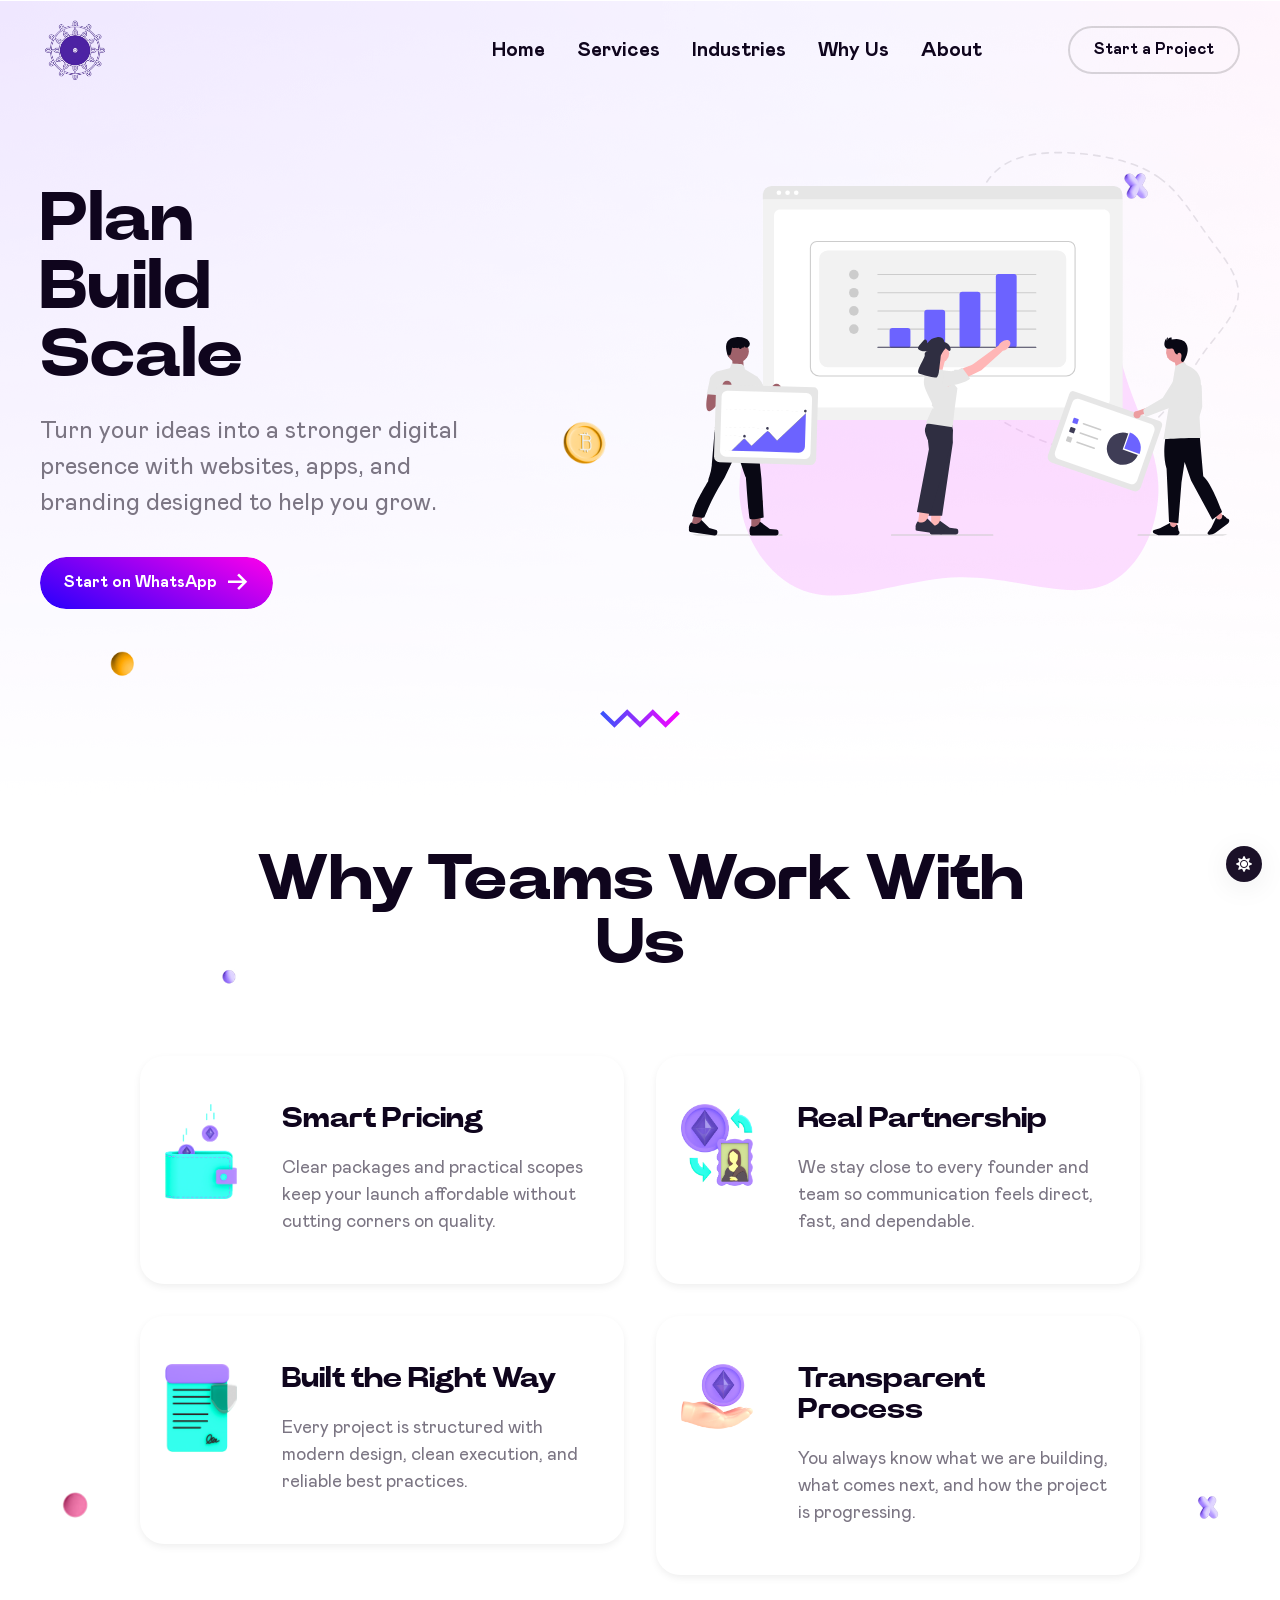
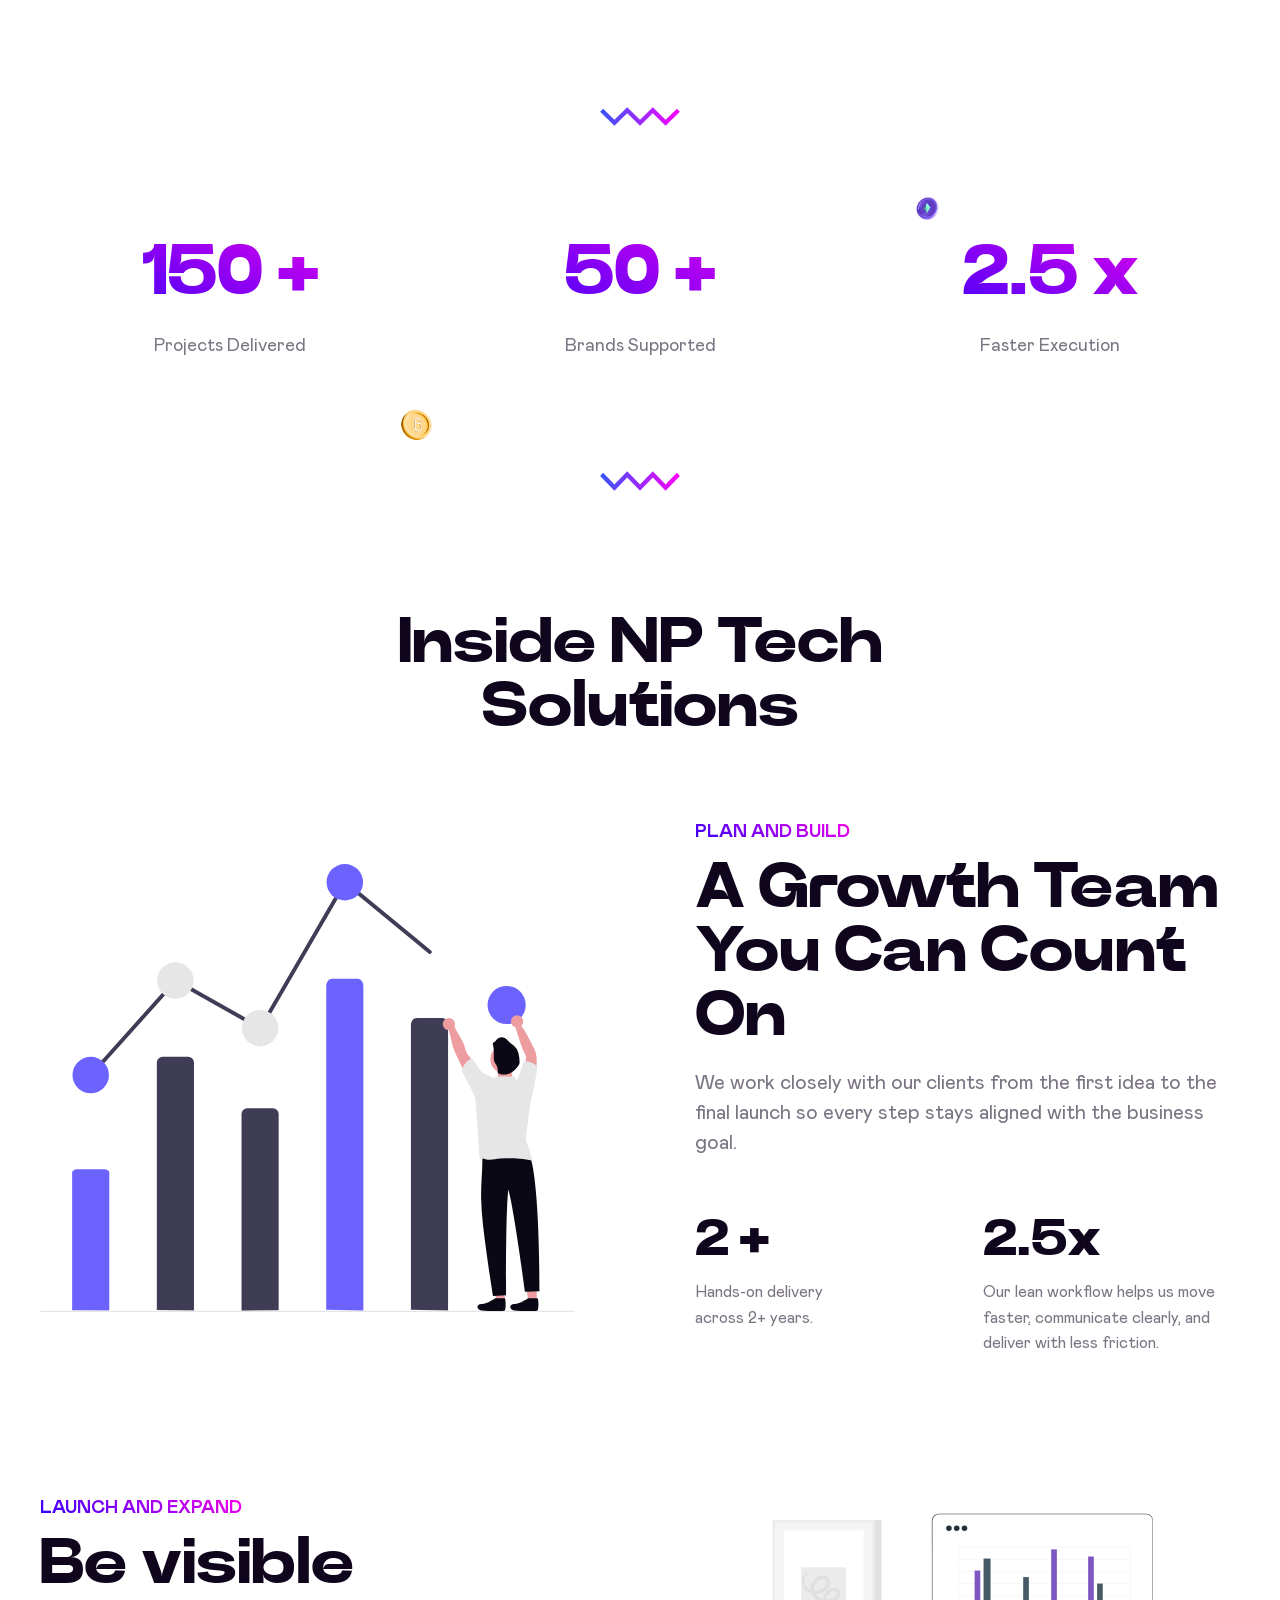
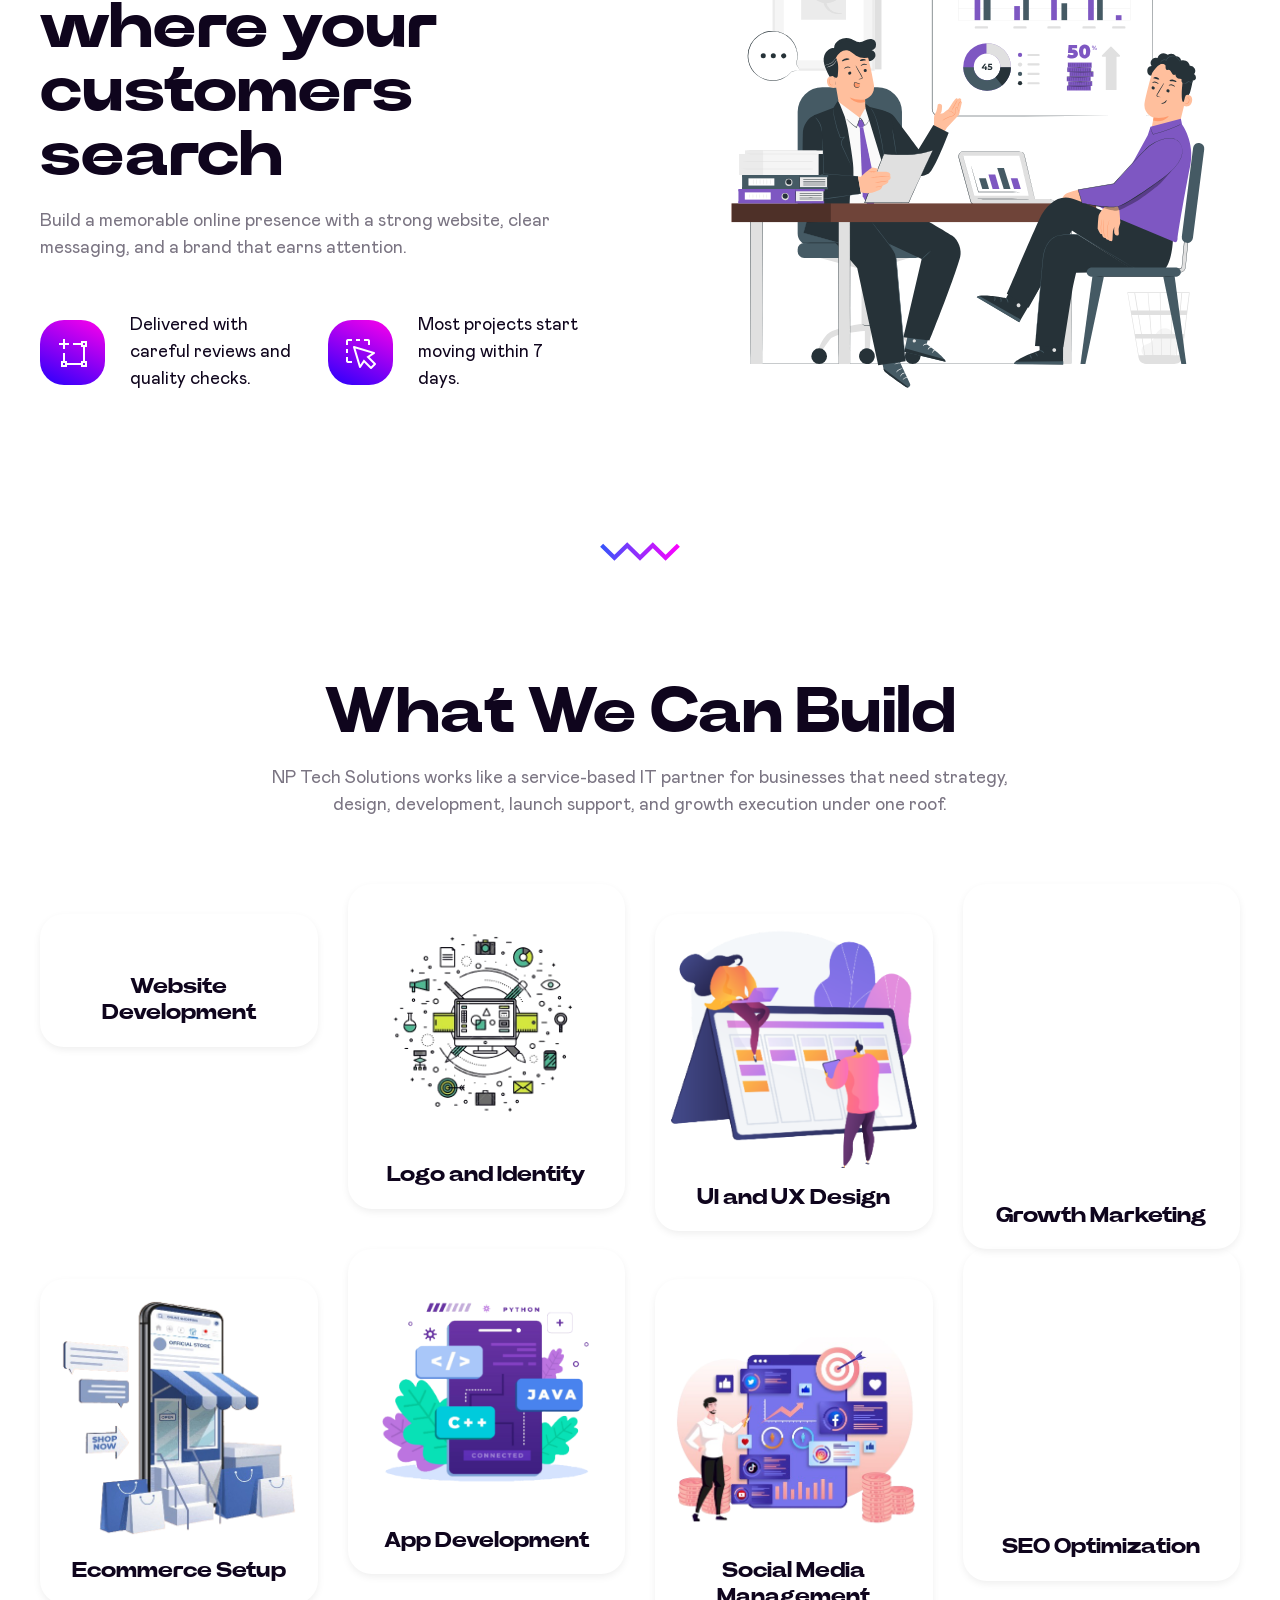
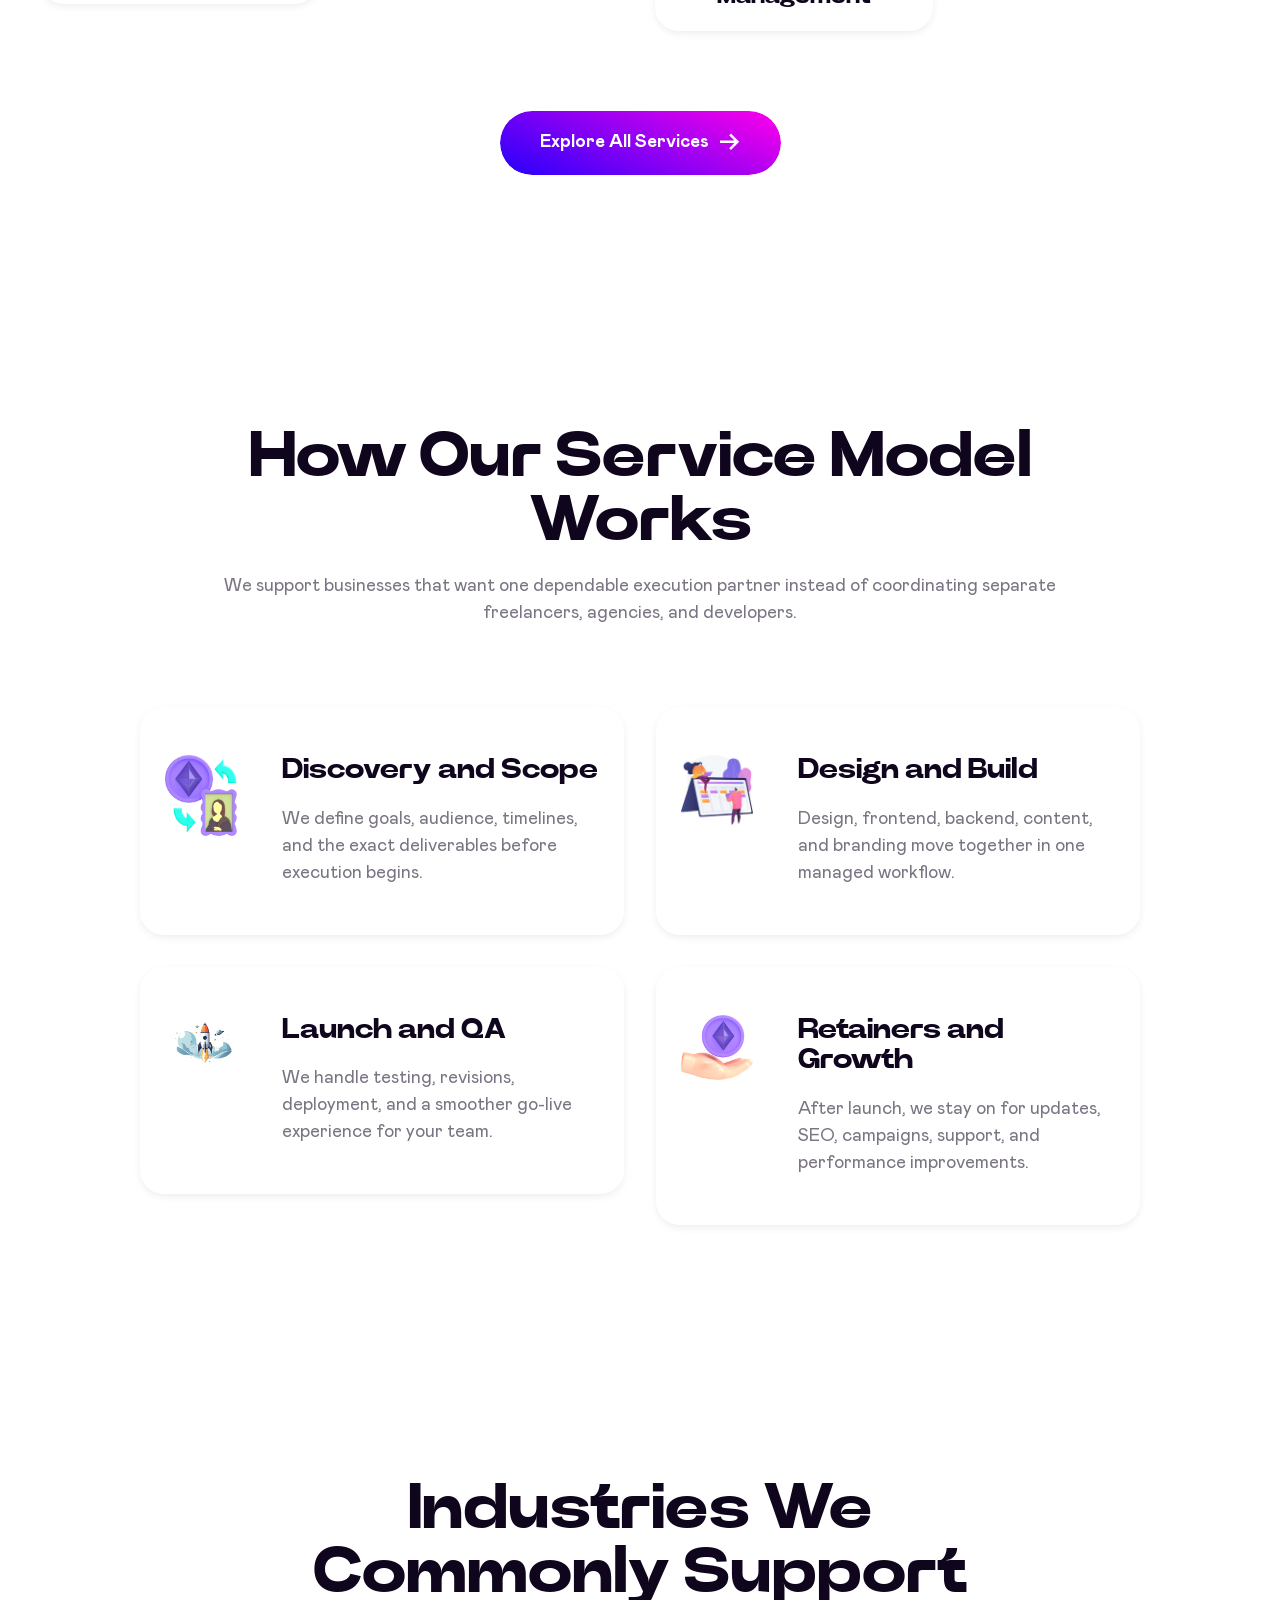
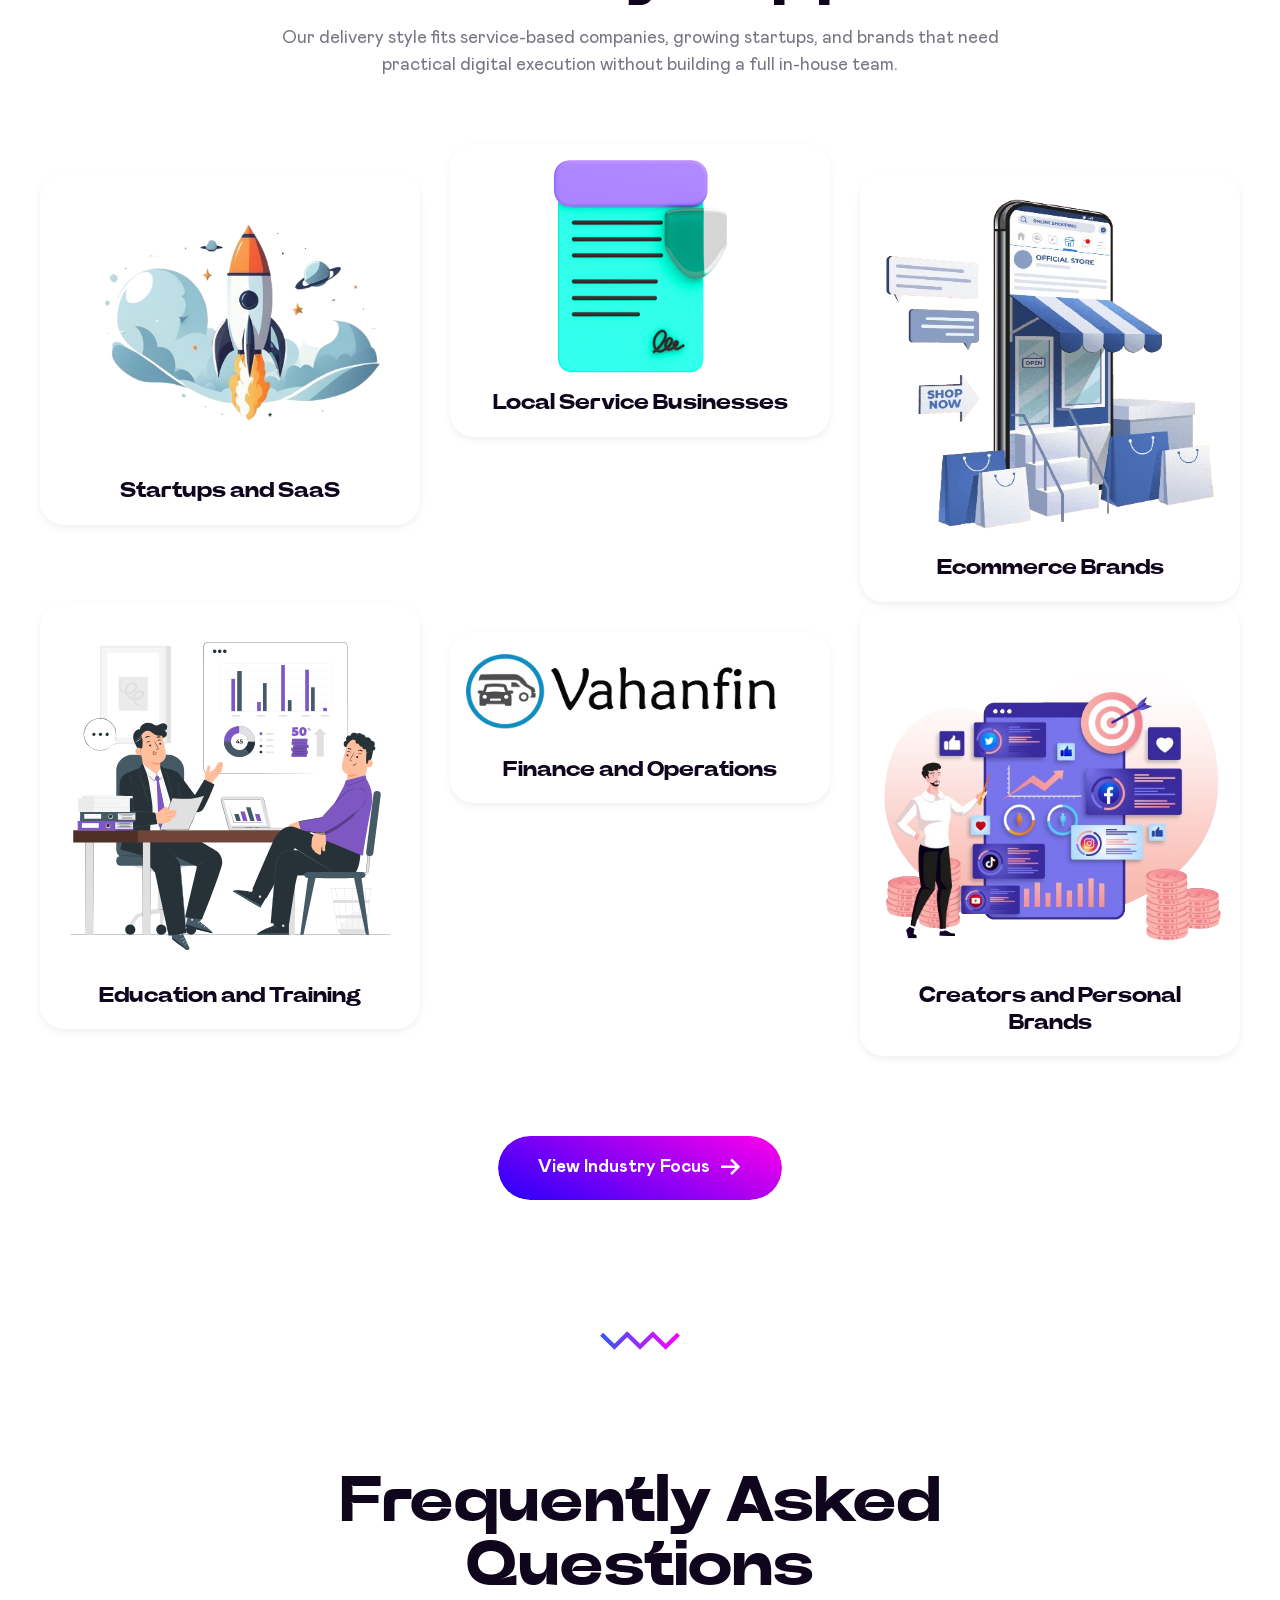
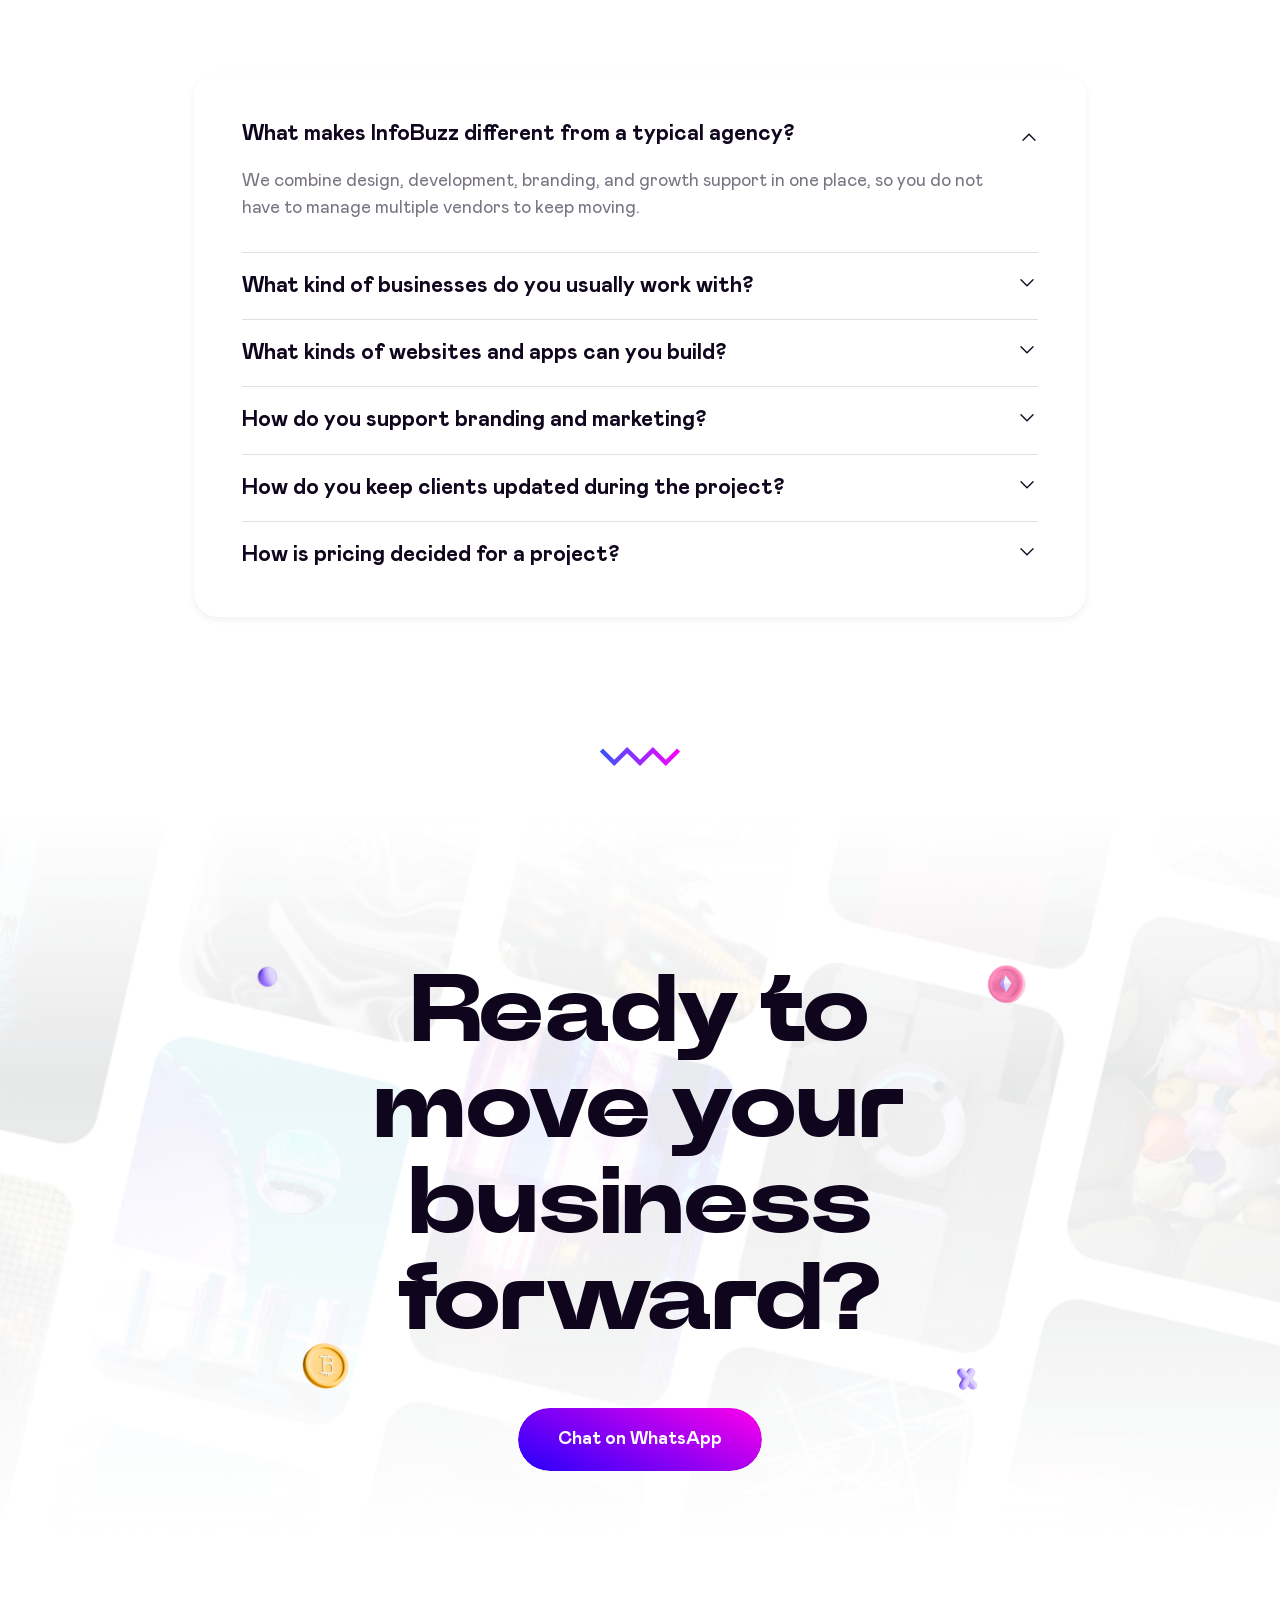
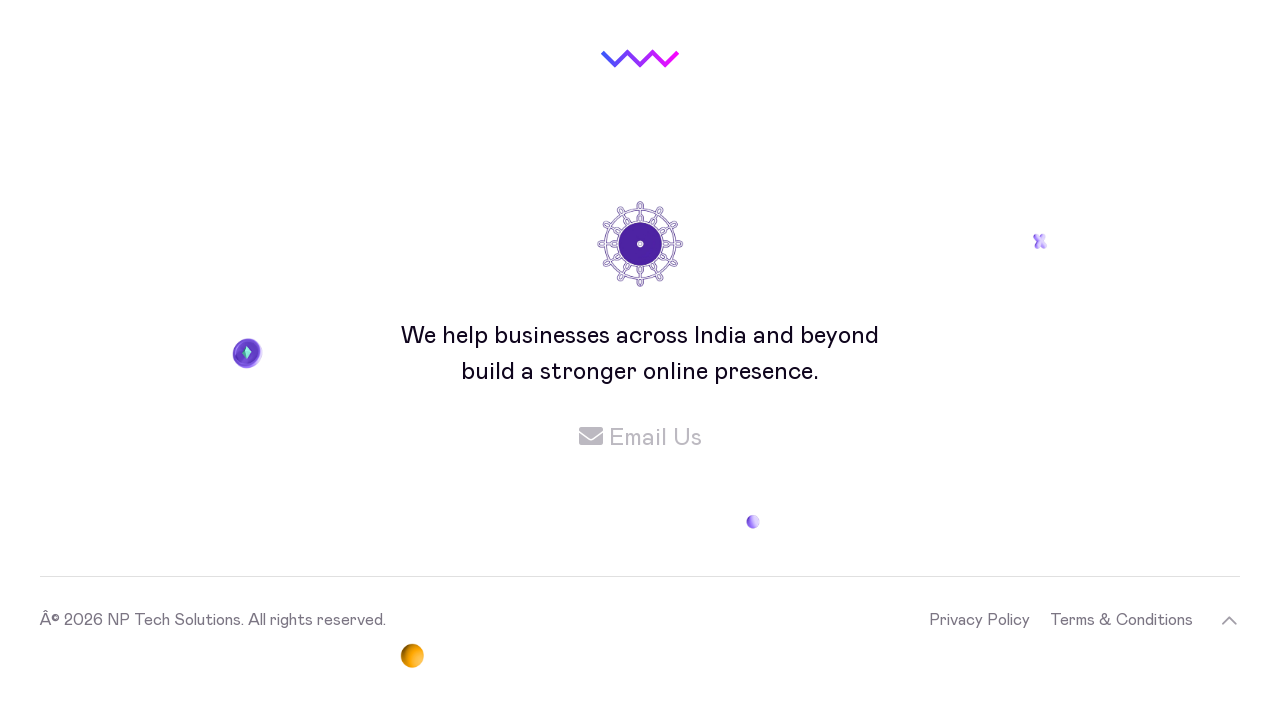
==== commit a5009b19: "updated teh icons" ====
--- a/index.html
+++ b/index.html
@@ -33,7 +33,7 @@
             "@type": "Organization",
             "name": "NP Tech Solutions",
             "url": "https://infobuzz.in",
-            "logo": "https://infobuzz.in/img/icon.png",
+            "logo": "/img/nplogo.png",
             "contactPoint": {
                 "@type": "ContactPoint",
                 "telephone": "+91-8262078879",
@@ -229,10 +229,10 @@
                                         <nav class="tgmenu__nav">
                                             <div class="logo">
                                                 <a class="light-logo" href="/index.html">
-                                                    <img src="/img/nplogo.png" style="max-width: 80px" alt="Logo">
+                                                    <img src="/img/nplogo.png" style="max-width: 70px" alt="Logo">
                                                 </a>
                                                 <a class="dark-logo" href="/index.html">
-                                                    <img src="/img/nplogo.png" style="max-width: 80px" alt="Logo">
+                                                    <img src="/img/nplogo.png" style="max-width: 70px" alt="Logo">
                                                 </a>
                                             </div>
                                             <div class="tgmenu__navbar-wrap tgmenu__main-menu d-none d-lg-flex">
@@ -278,10 +278,10 @@
                                             </div>
                                             <div class="nav-logo">
                                                 <a class="light-logo" href="/index.html">
-                                                    <img src="/img/nplogo.png" style="max-width: 80px" alt="Logo">
+                                                    <img src="/img/nplogo.png" style="max-width: 70px" alt="Logo">
                                                 </a>
                                                 <a class="dark-logo" href="/index.html">
-                                                    <img src="/img/nplogo.png" style="max-width: 80px" alt="Logo">
+                                                    <img src="/img/nplogo.png" style="max-width: 70px" alt="Logo">
                                                 </a>
                                             </div>
                                             <div class="tgmobile__menu-outer">
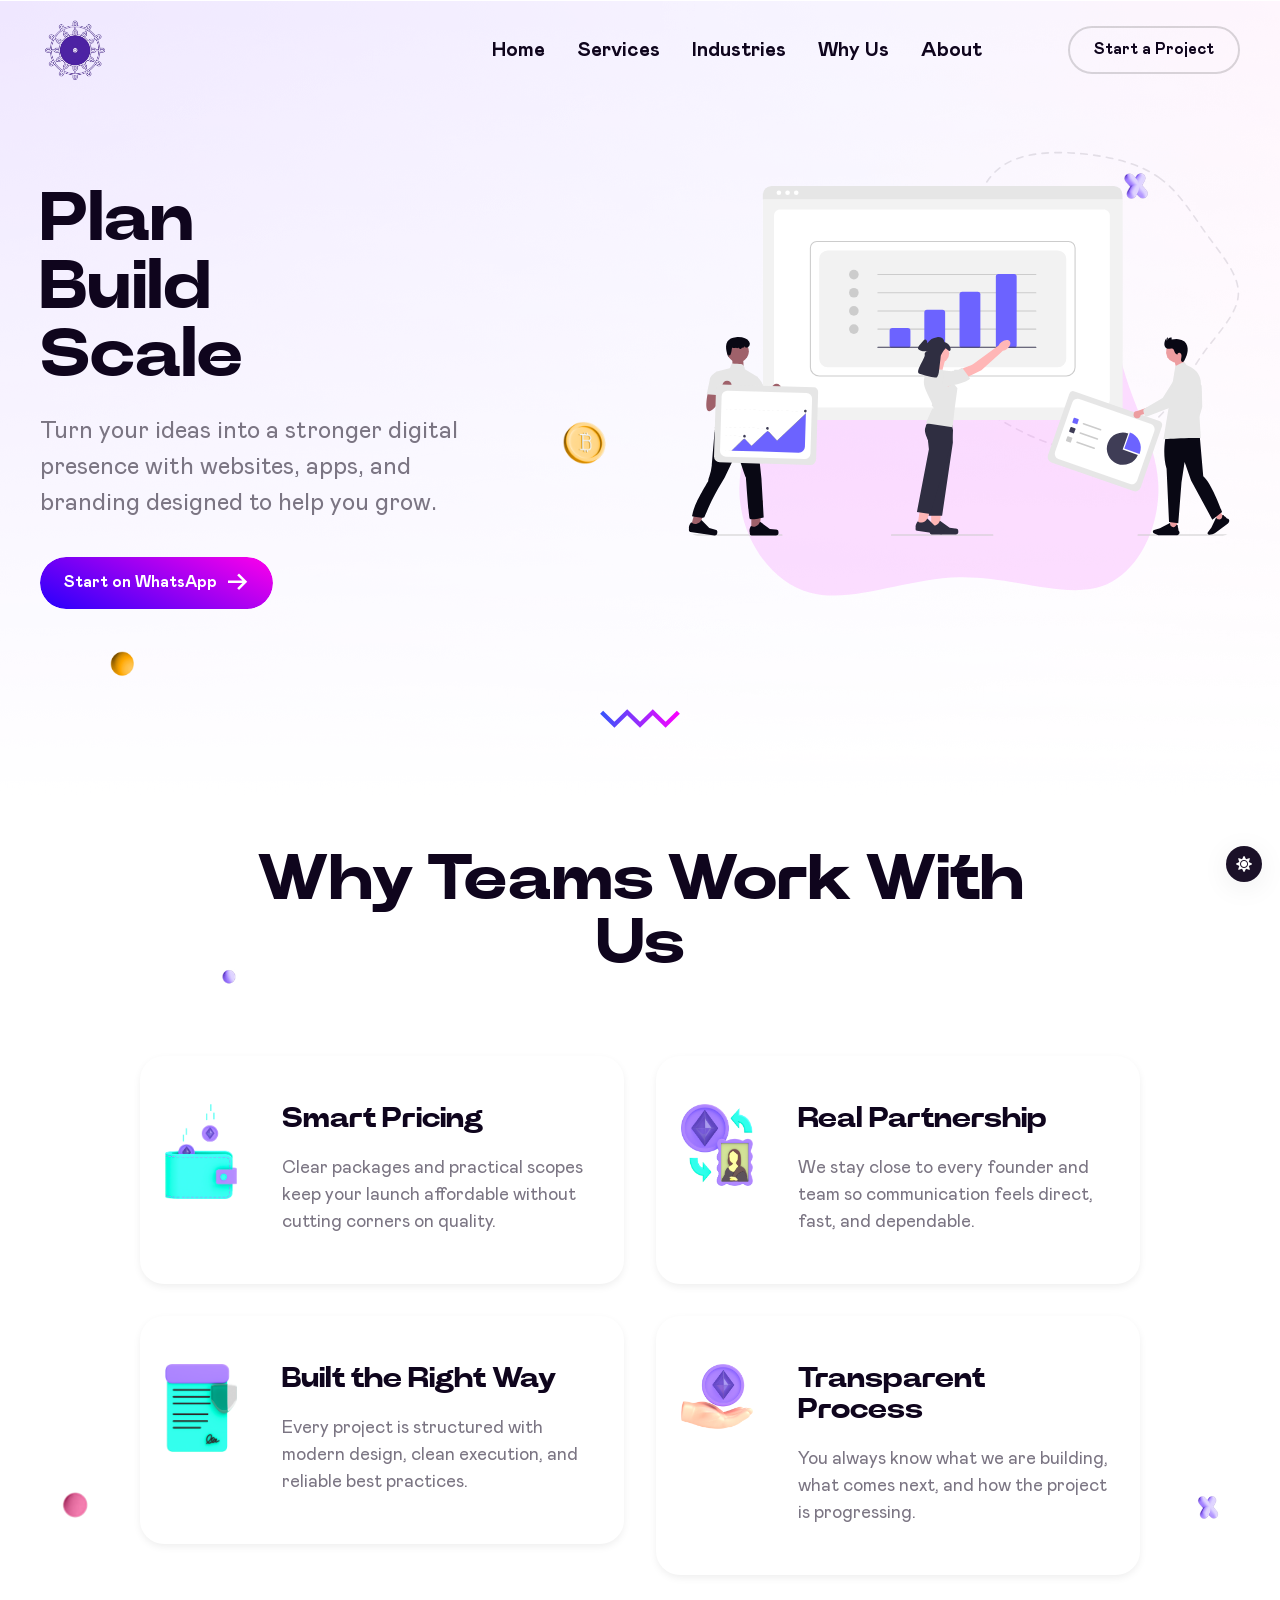
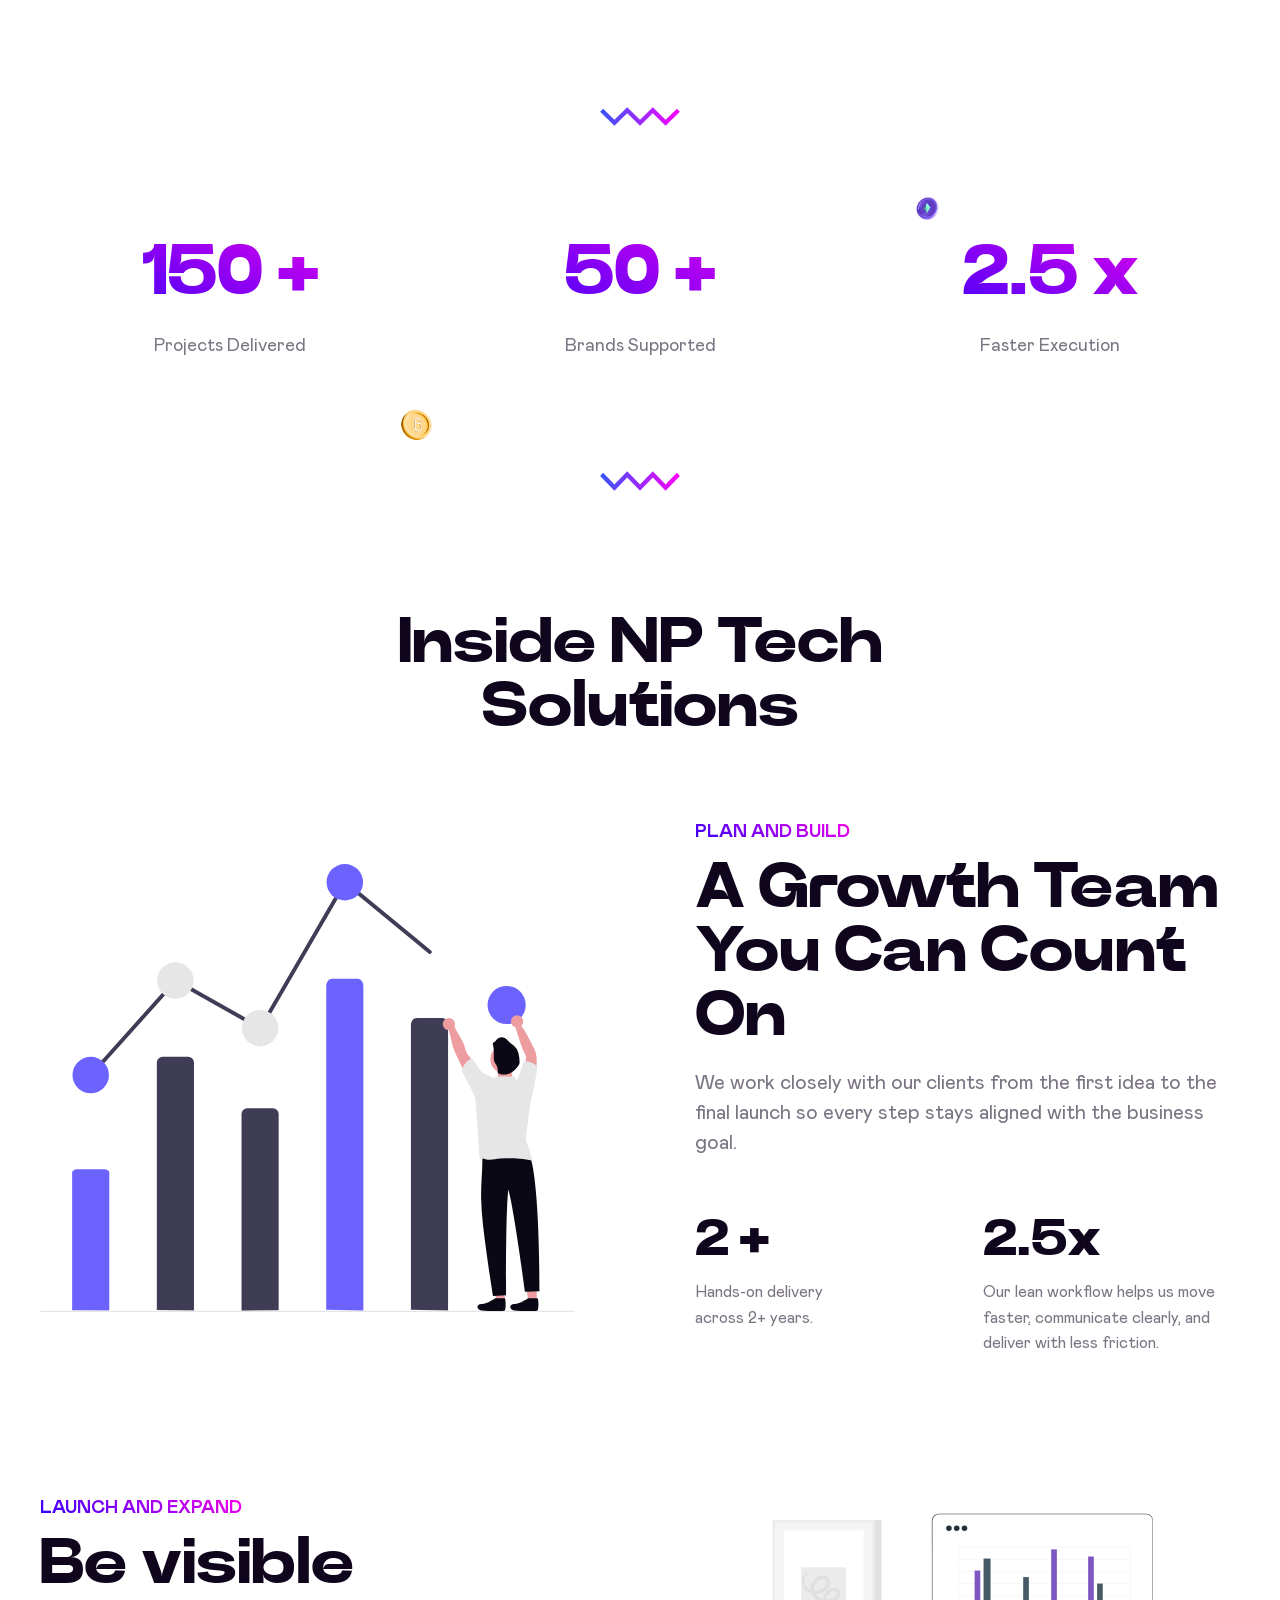
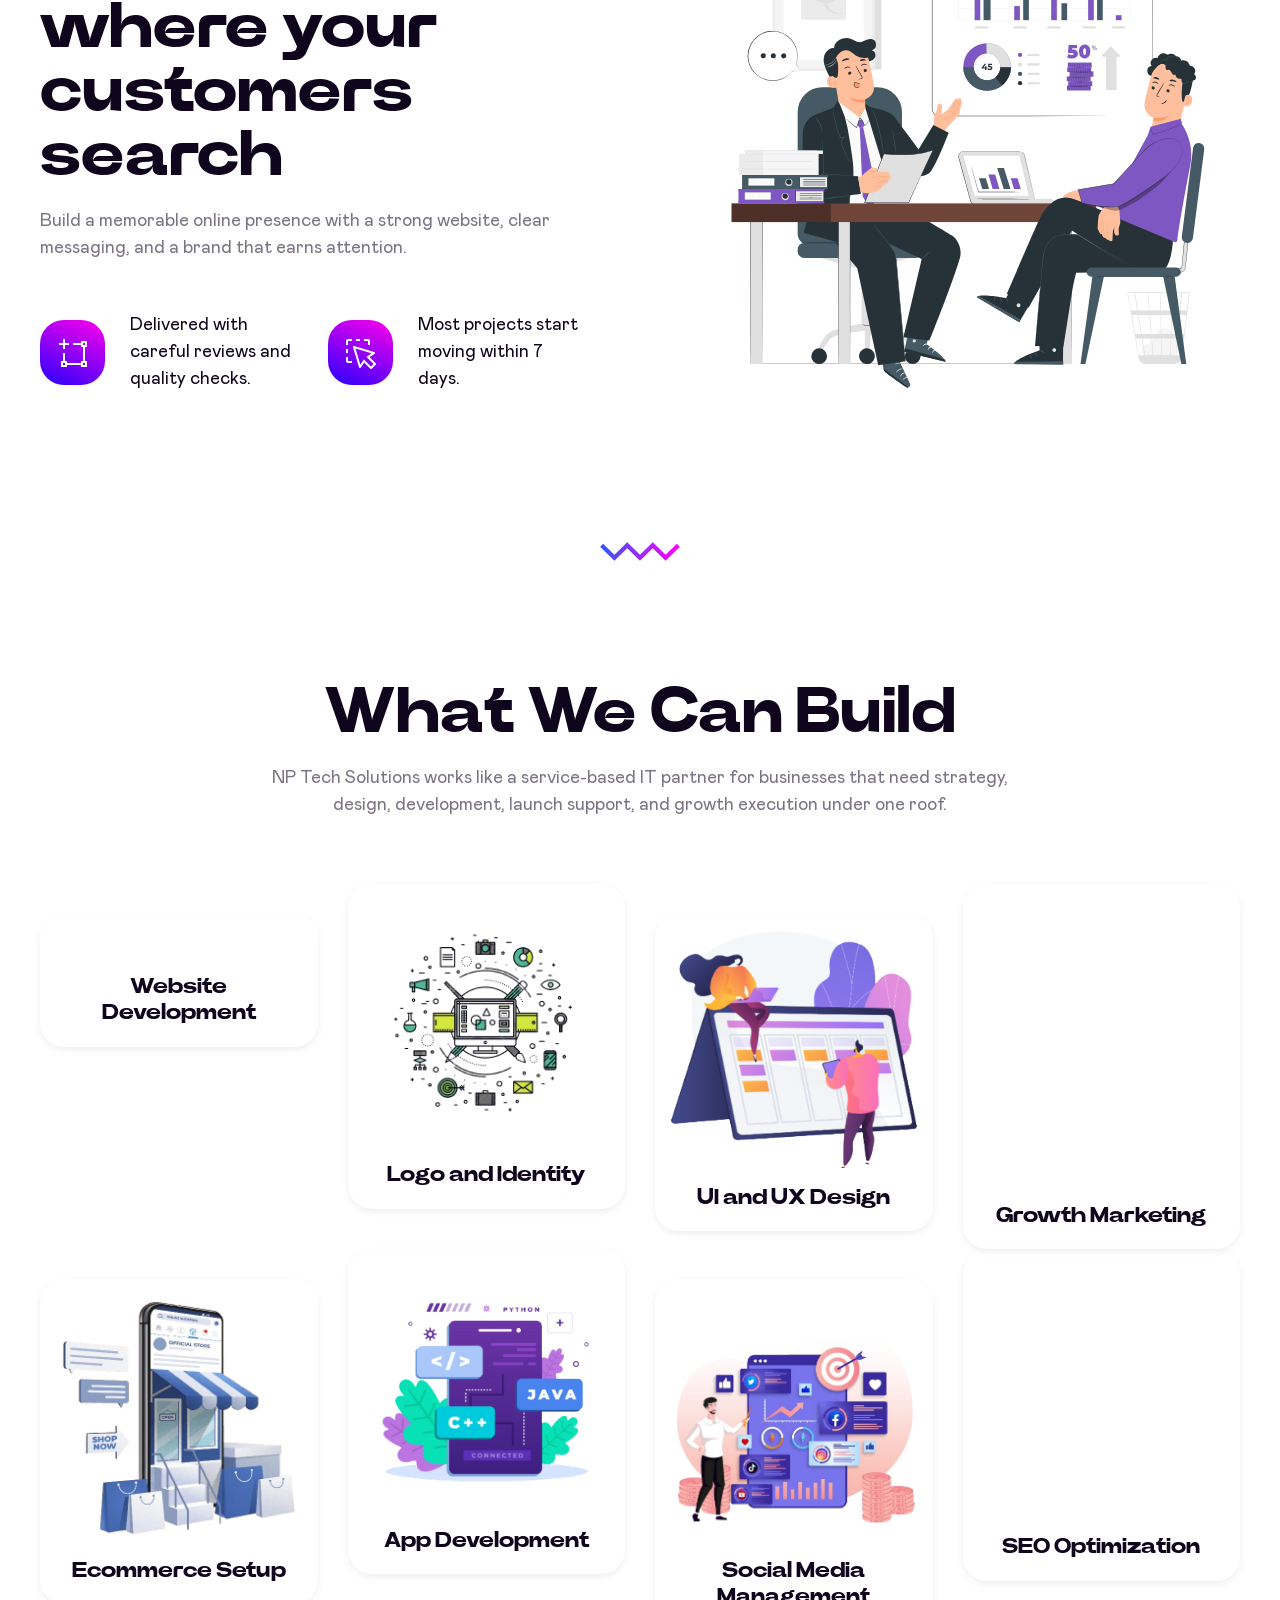
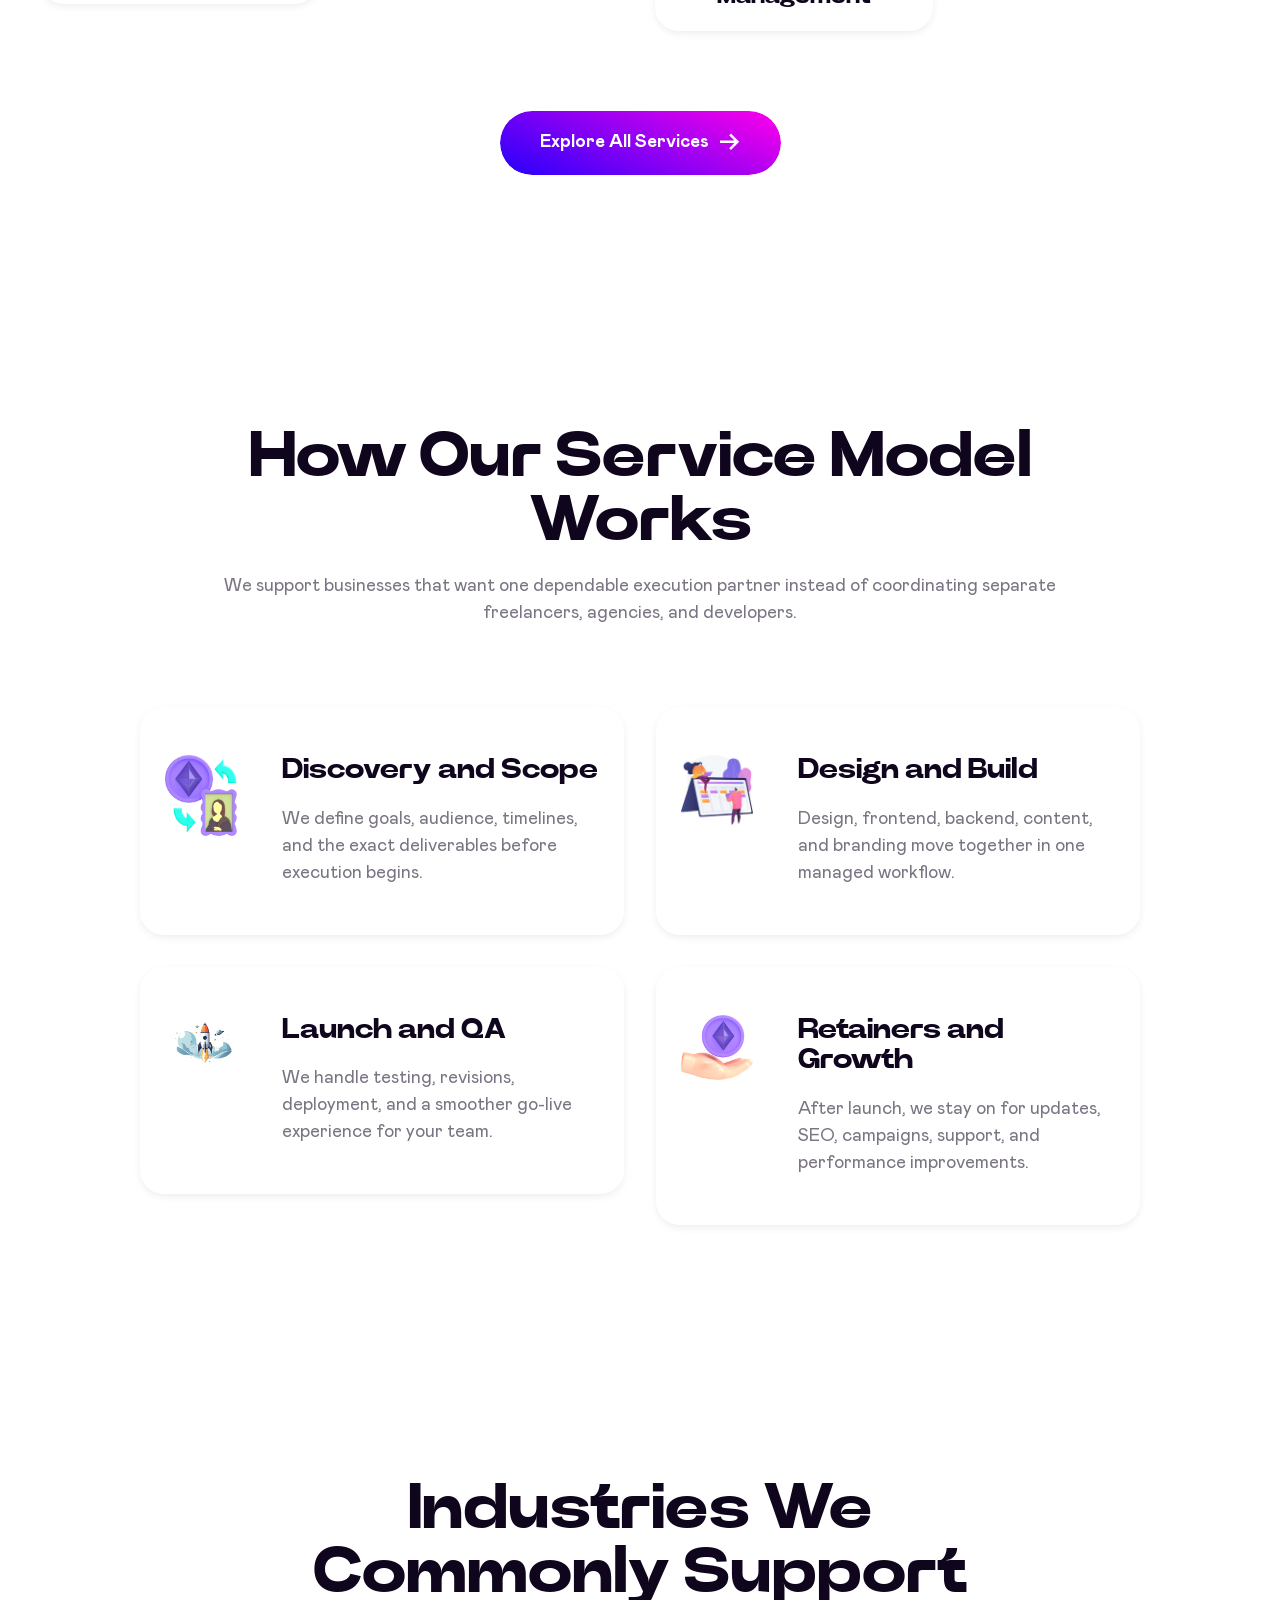
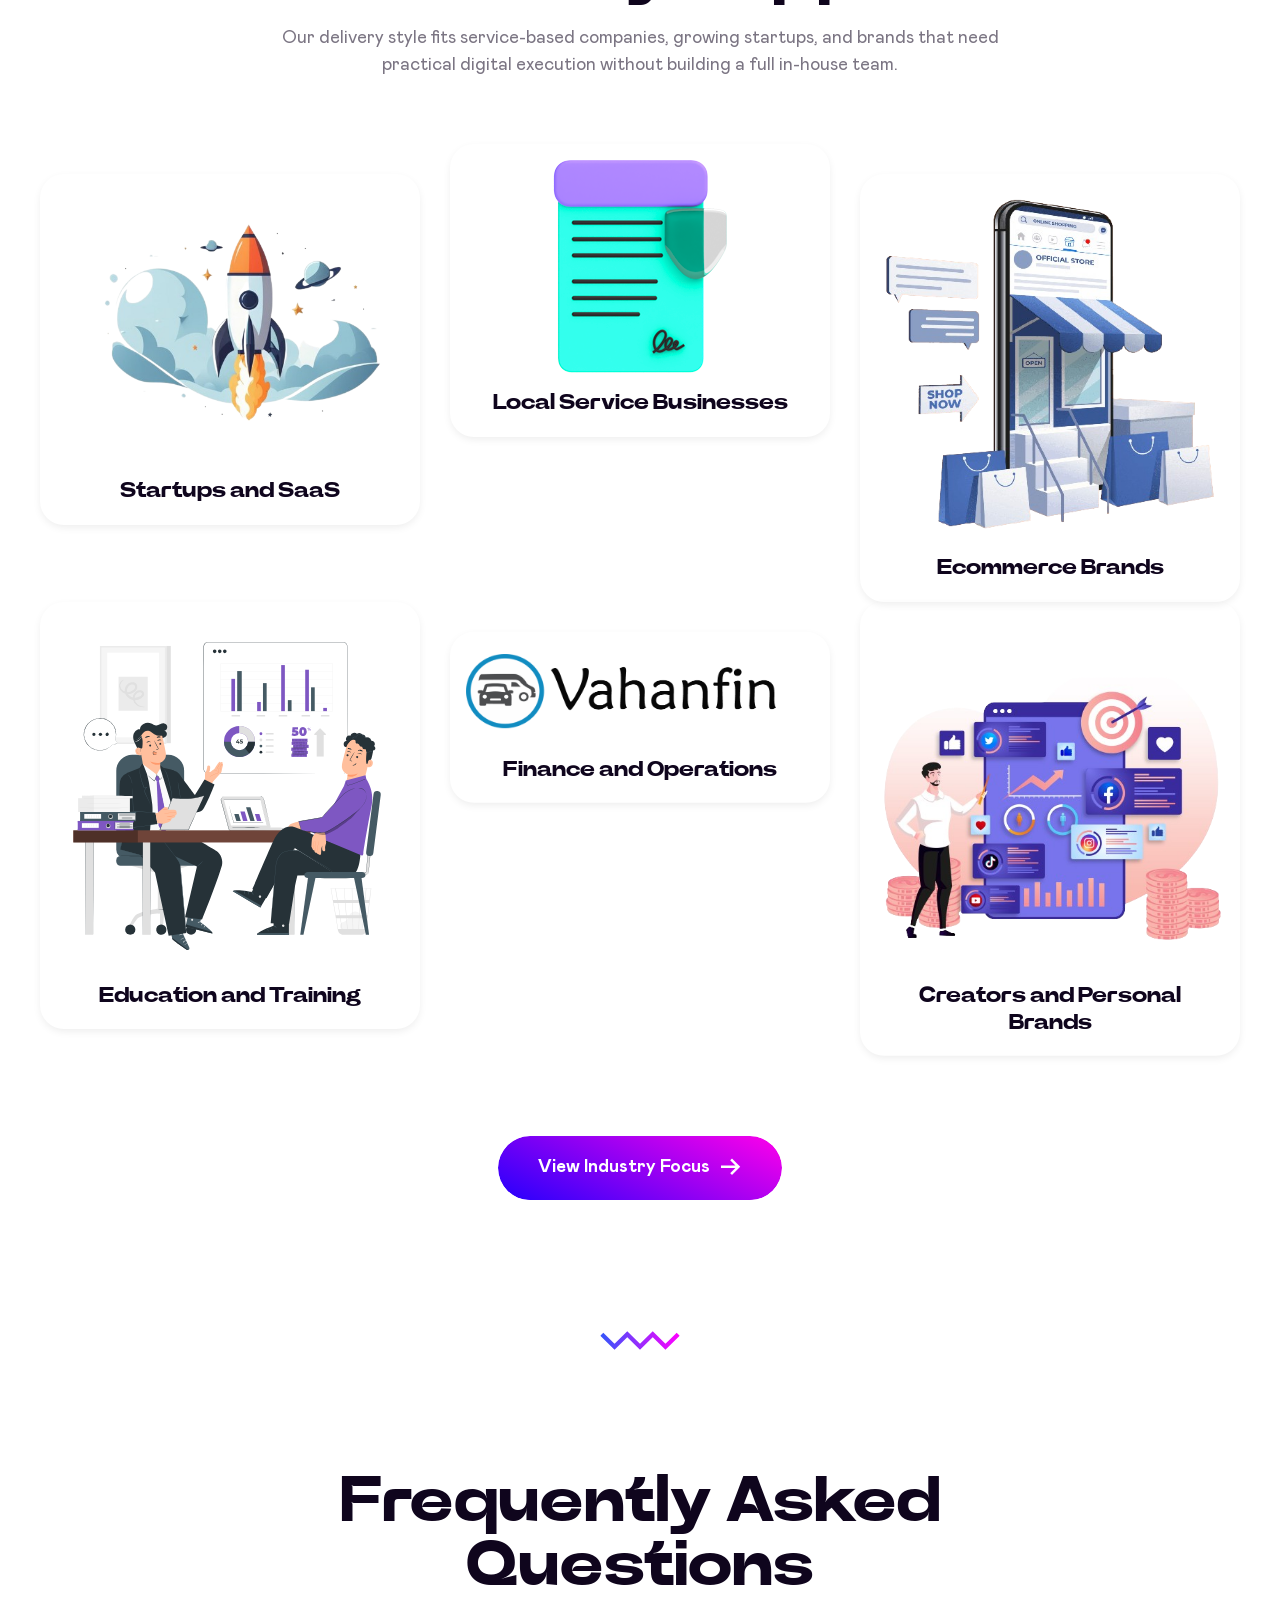
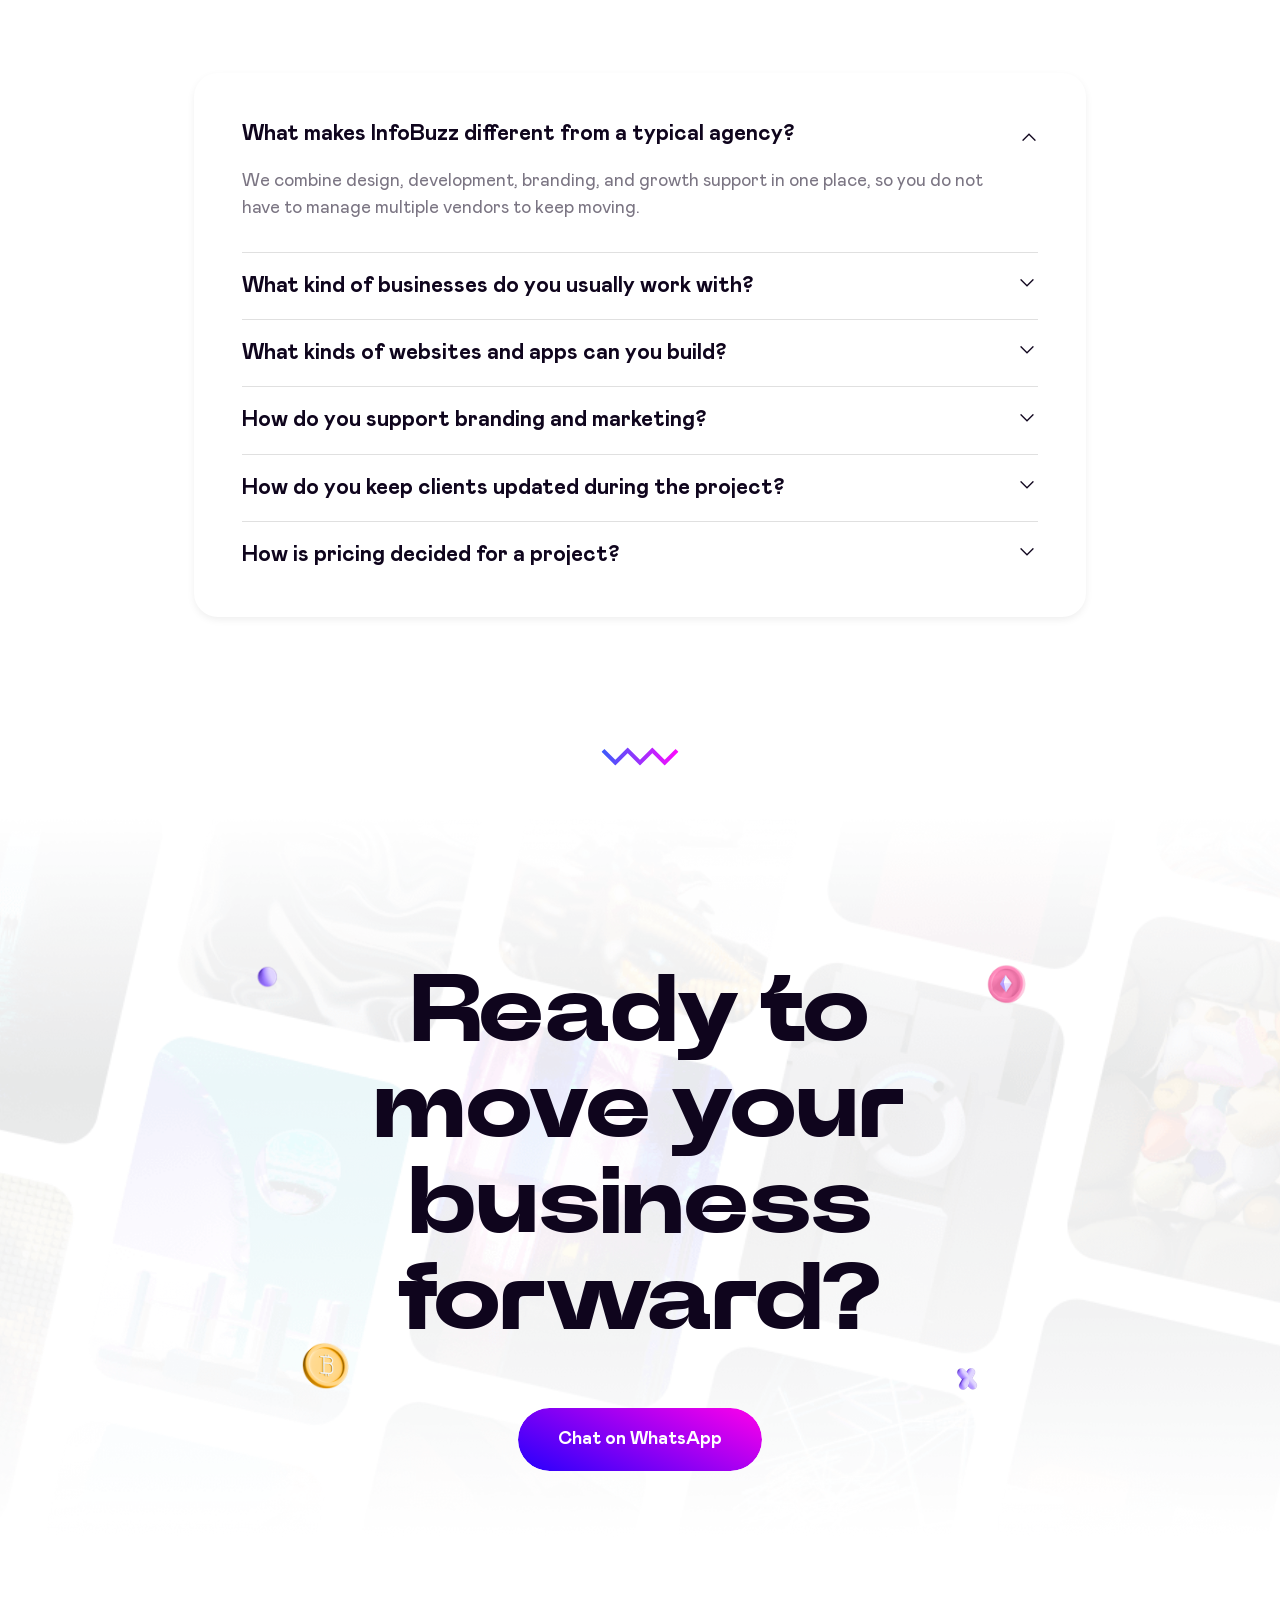
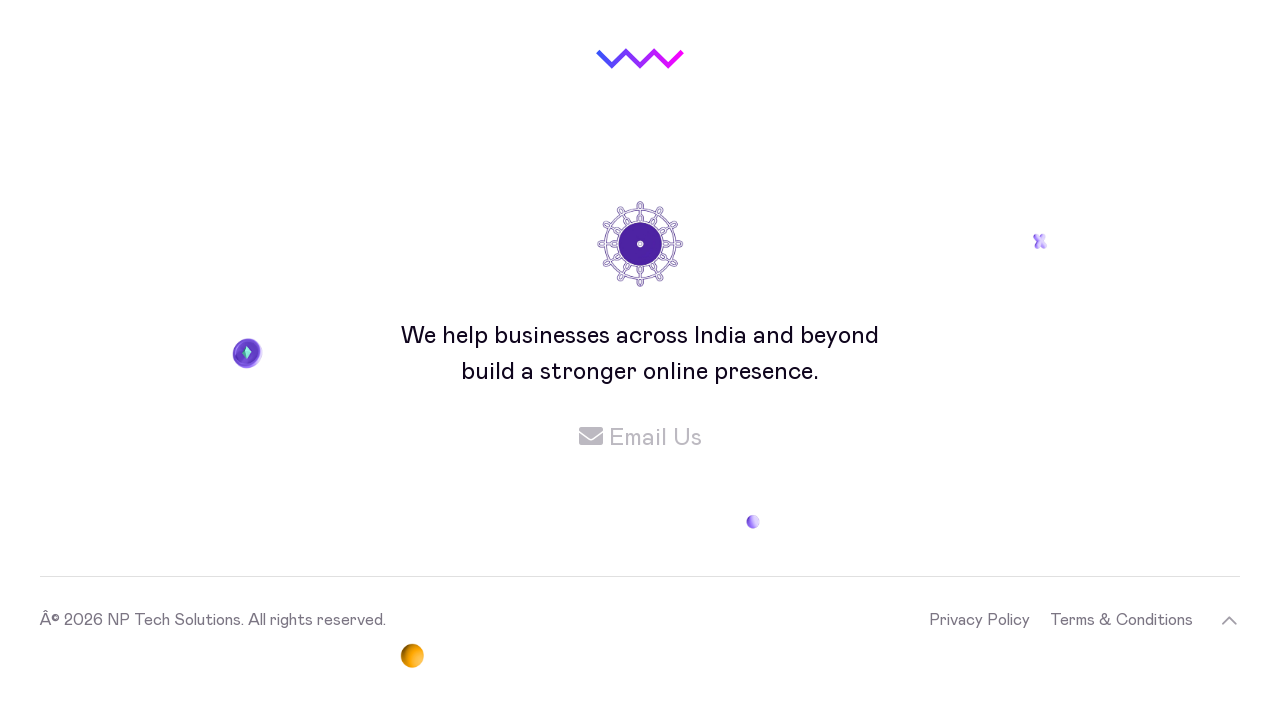
==== commit 045b2f61: "updated teh icons" ====
--- a/index.html
+++ b/index.html
@@ -301,9 +301,9 @@
                                                     <li>
                                                         <a href="/index.html#About">About</a>
                                                     </li>
-                                                    <li>
+                                                    <!-- <li>
                                                         <a href="/internships/">Internships</a>
-                                                    </li>
+                                                    </li> -->
                                                 </ul>
                                             </div>
                                             <div class="social-links">
--- a/wp-content/themes/nerko/assets/css/nerko-core84fc.css
+++ b/wp-content/themes/nerko/assets/css/nerko-core84fc.css
@@ -896,7 +896,7 @@
 }
 .nav-logo img,
 .logo img {
-  max-width: 120px;
+  max-width: 70px;
   -webkit-transition: all 0s ease-out 0s;
   -moz-transition: all 0s ease-out 0s;
   -ms-transition: all 0s ease-out 0s;
@@ -927,11 +927,11 @@
 }
 @media (max-width: 991.98px) {
   .sticky-menu.transparent-header {
-    padding: 20px 0;
+    padding: 10px 0;
   }
 }
 .sticky-menu .logo img {
-  max-width: 100px !important;
+  max-width: 56px !important;
 }
 @media (max-width: 991.98px) {
   .sticky-menu.tg-header__area .mobile-nav-toggler {
--- a/wp-content/themes/nerko/style84fc.css
+++ b/wp-content/themes/nerko/style84fc.css
@@ -12,4 +12,11 @@
 
 This theme, like WordPress, is licensed under the GPL.
 Use it to make something cool, have fun, and share what you've learned with others.
-*/+*/
+/* Sticky navbar logo size override */
+#sticky-header.sticky-menu .logo img,
+.sticky-menu .logo img {
+  max-width: 48px !important;
+  width: 48px;
+  height: auto;
+}
